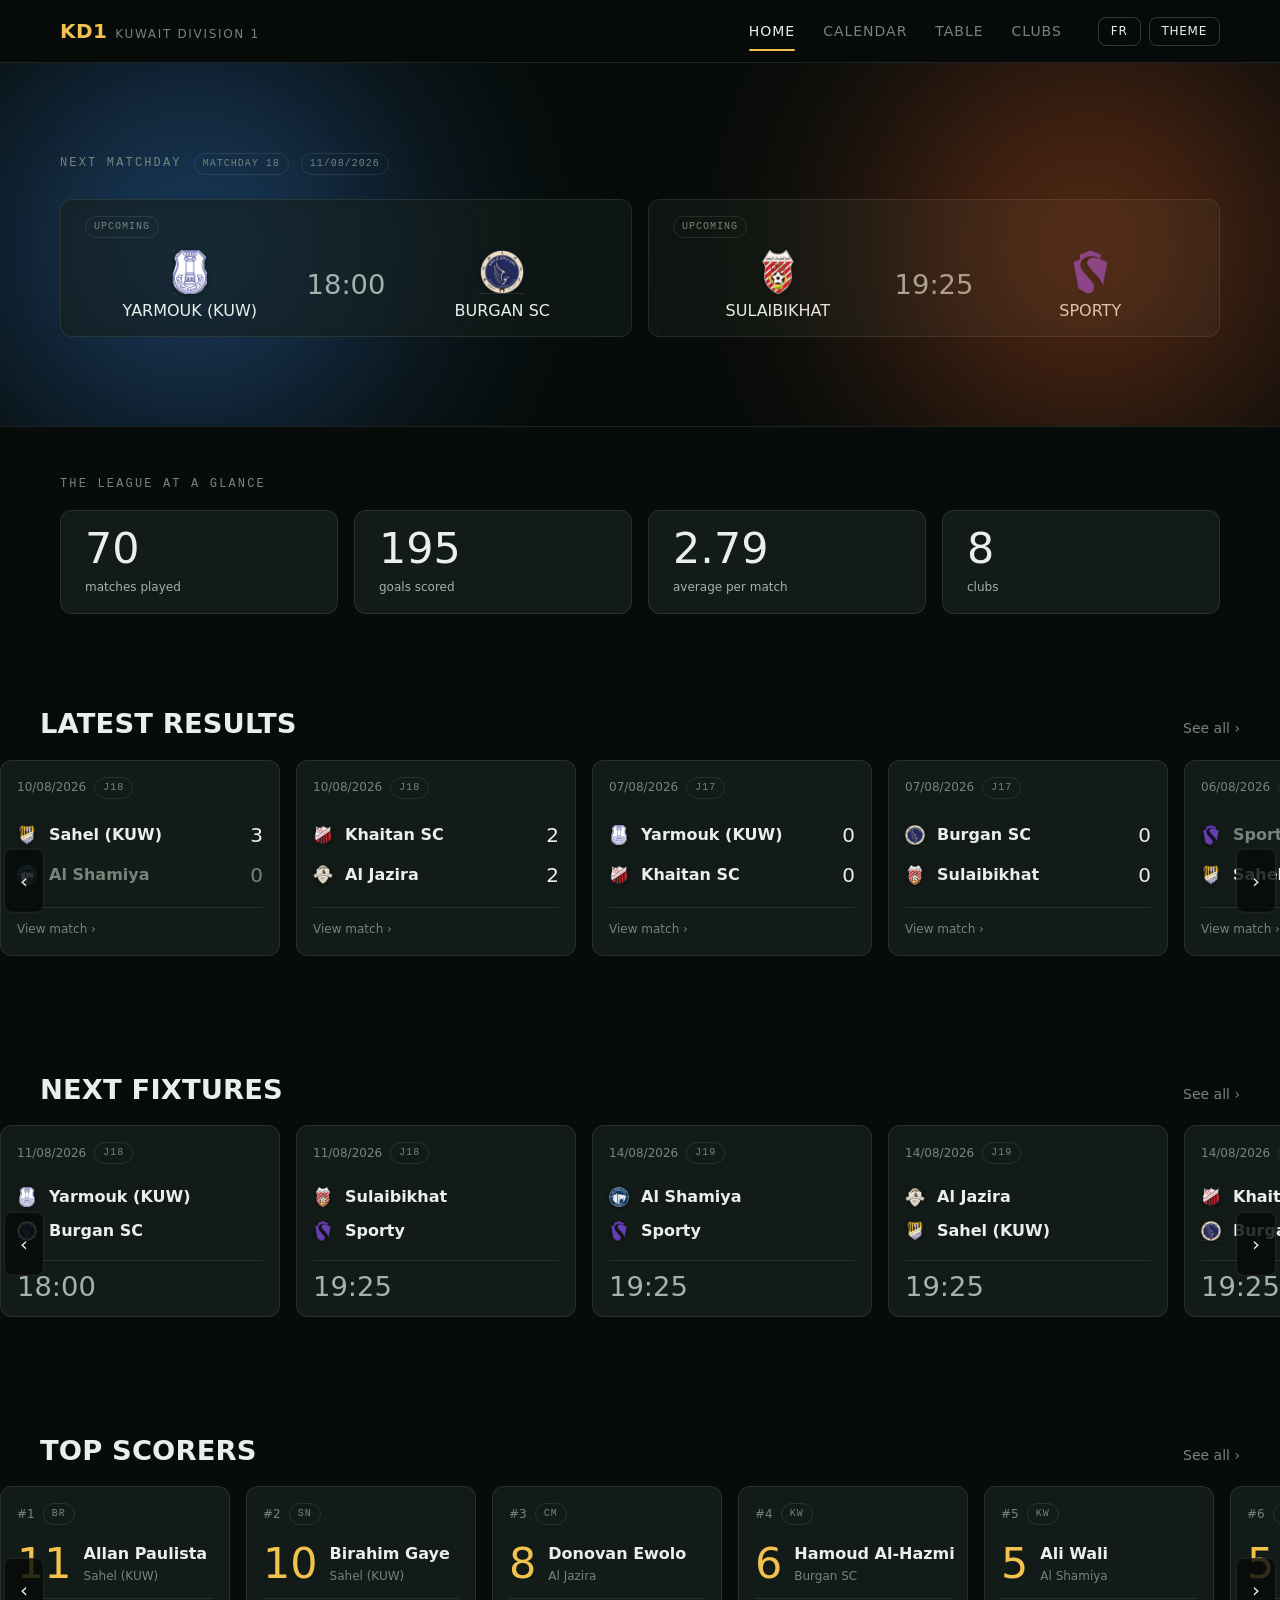
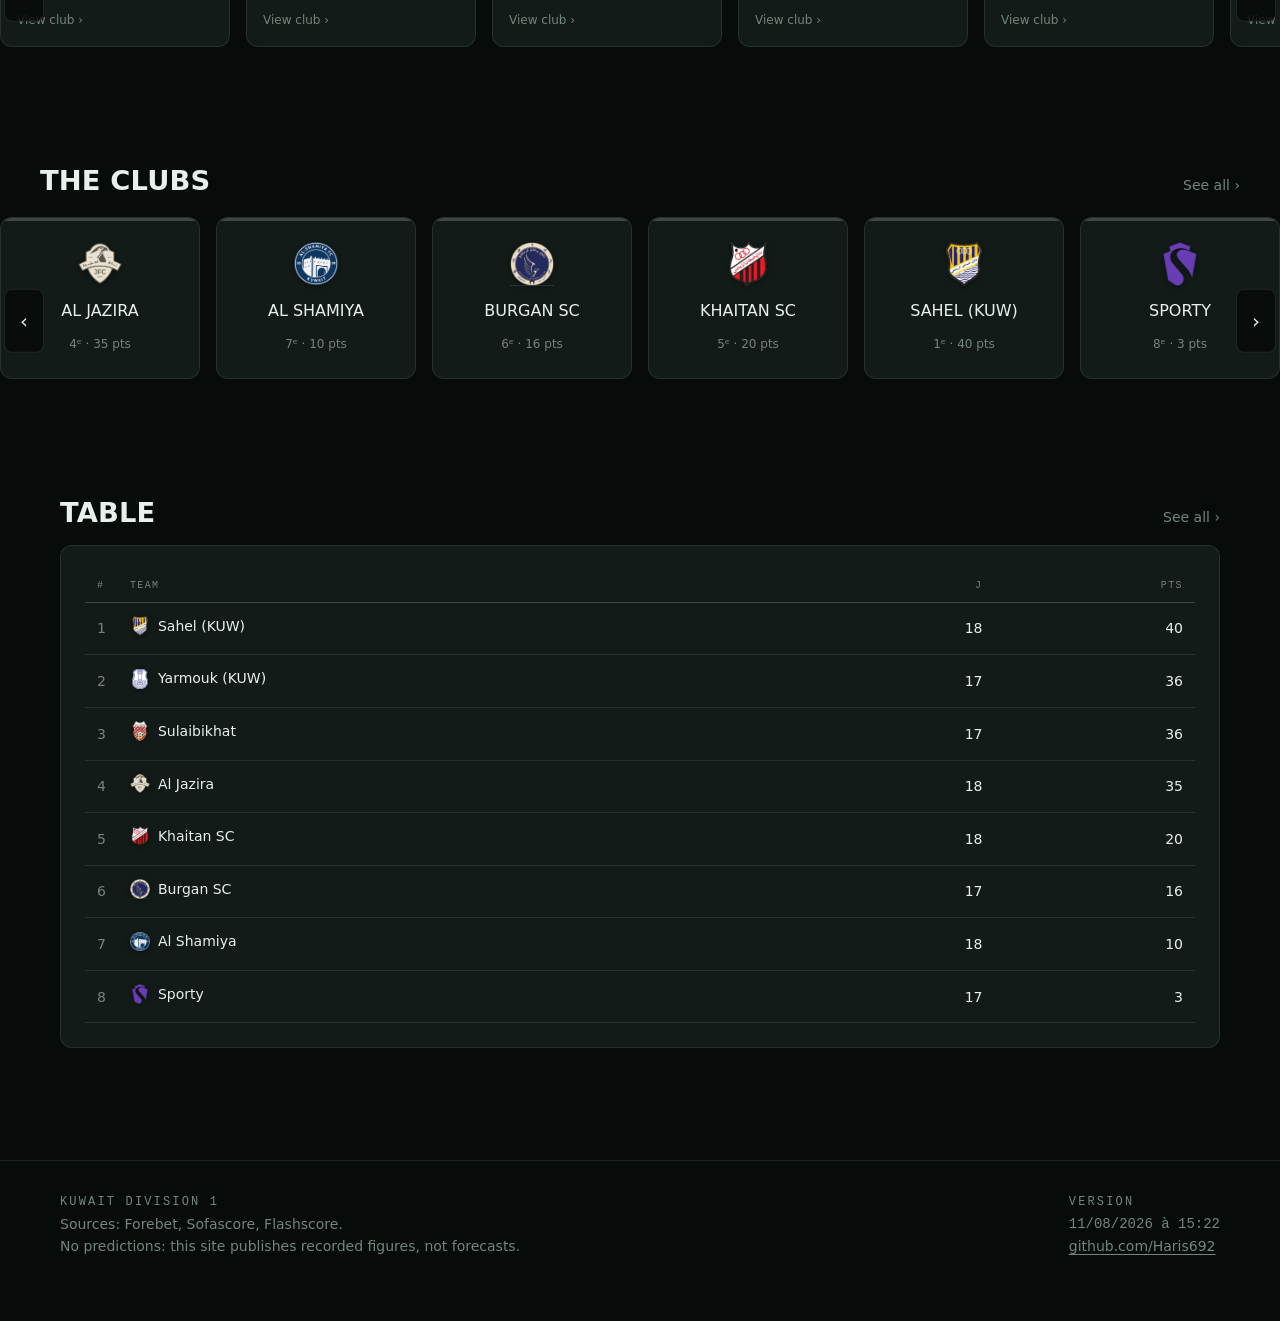
==== index.html @ b9edd782 "feat(joueurs): une fiche par joueur, avec ce qui existe vraiment ⚠️ Corrige une conclusion trop larg" ====
<!doctype html>
<html lang="fr" data-theme="dark">
<head>
<meta charset="utf-8">
<meta name="viewport" content="width=device-width, initial-scale=1">
<title>Division 1 koweïtienne — résultats, statistiques et classement</title>
<meta name="description" content="Résultats, chronologies, statistiques et classement de la Division 1 koweïtienne, saison 25/26.">
<meta name="color-scheme" content="dark light">
<meta property="og:title" content="Division 1 koweïtienne — résultats, statistiques et classement">
<meta property="og:description" content="Résultats, chronologies, statistiques et classement de la Division 1 koweïtienne, saison 25/26.">
<meta property="og:type" content="website">
<link rel="icon" href="data:image/svg+xml,<svg xmlns='http://www.w3.org/2000/svg' viewBox='0 0 32 32'><text y='26' font-size='26'>&#9917;</text></svg>">
<link rel="stylesheet" href="assets/25f9152b64/css/tokens.css">
<link rel="stylesheet" href="assets/25f9152b64/css/base.css">
<link rel="stylesheet" href="assets/25f9152b64/css/components.css">
<link rel="stylesheet" href="assets/25f9152b64/css/pages.css">
<!-- Le thème est posé AVANT le premier rendu : lu depuis le script principal,
     la page clignoterait en sombre puis basculerait en clair. -->
<script>
  try {
    var m = localStorage.getItem("kd1-theme");
    if (m) document.documentElement.dataset.theme = m;
  } catch (e) {}

  /* Filet de sécurité, en script CLASSIQUE et non en module — c'est justement
     un module qui peut échouer, et un module qui ne se lie pas n'exécute rien :
     ni rendu, ni gestionnaire d'erreur, écran noir. Ce script-ci est dans le
     HTML, toujours revalidé, donc toujours à jour.

     Il ne répare rien : il dit ce qui s'est passé et propose le seul geste qui
     règle le cas — un rechargement qui contourne le cache. */
  (function () {
    var cassé = false;
    addEventListener("error", function (e) {
      if (e.target && e.target.tagName === "SCRIPT") cassé = true;
      else if (e.message) cassé = true;
    }, true);
    addEventListener("unhandledrejection", function () { cassé = true; });

    addEventListener("load", function () {
      setTimeout(function () {
        var hôte = document.getElementById("main");
        if (!hôte || (!cassé && hôte.childElementCount)) return;
        if (hôte.childElementCount) return;
        var en = (document.documentElement.lang || "fr").indexOf("en") === 0;
        hôte.innerHTML = "";
        var box = document.createElement("div");
        box.style.cssText = "max-width:46rem;margin:12vh auto;padding:0 24px;" +
          "font:15px/1.6 system-ui,sans-serif;color:#e9efea";
        var h = document.createElement("h1");
        h.style.cssText = "font-size:1.5rem;margin:0 0 12px";
        h.textContent = en ? "This page could not load"
                           : "Cette page n’a pas pu se charger";
        var p = document.createElement("p");
        p.style.cssText = "color:#a3b3aa;margin:0 0 20px";
        p.textContent = en
          ? "A stale file is cached in your browser. Reloading fixes it."
          : "Un fichier périmé est resté en cache dans le navigateur. "
            + "Recharger suffit à le corriger.";
        var b = document.createElement("button");
        b.style.cssText = "font:inherit;text-transform:uppercase;letter-spacing:" +
          ".06em;padding:10px 18px;border-radius:8px;border:0;cursor:pointer;" +
          "background:#f2c14e;color:#1a1405";
        b.textContent = en ? "Reload" : "Recharger";
        b.onclick = function () {
          location.replace(location.pathname + location.search
            + (location.search ? "&" : "?") + "_r=" + Date.now());
        };
        box.appendChild(h); box.appendChild(p); box.appendChild(b);
        hôte.appendChild(box);
      }, 1200);
    });
  })();
</script>
<script type="module" src="assets/25f9152b64/js/pages/home.js"></script>
</head>
<body>
<main id="main"></main>
</body>
</html>
---- assets/25f9152b64/css/tokens.css ----
/* ============================================================================
   JETONS — la seule source de vérité pour la couleur, la lettre et l'espace.
   Aucune valeur brute ailleurs. Si une couleur n'est pas ici, elle n'existe pas.

   DIRECTION : LE STADE À 19 H 25
   Cette division ne joue qu'en soirée, sous les projecteurs. Le site est donc
   sombre par défaut, et d'un noir qui tire sur le vert — celui d'une pelouse
   éclairée de nuit — jamais d'un gris neutre. Un seul accent chaud, la couleur
   du projecteur, tenu en réserve pour ce qui compte : un score, un direct.
   ========================================================================= */

:root {
  color-scheme: dark;

  /* --- surfaces : du plus profond au plus proche ------------------------ */
  --ink-900: #070c0a;   /* le fond de page, la nuit derrière le stade */
  --ink-800: #0c1310;   /* les sections */
  --ink-700: #121b17;   /* les cartes */
  --ink-600: #18231e;   /* ce qui se pose SUR une carte */
  --ink-500: #1f2d27;   /* survol */

  --line: rgba(233, 239, 234, 0.10);
  --line-strong: rgba(233, 239, 234, 0.20);

  /* --- encre : un blanc de projecteur, légèrement verdi --------------- */
  --text: #e9efea;
  --text-2: #a3b3aa;
  --text-3: #74857b;

  /* --- entités : paire validée dataviz, séparation CVD ΔE 26.8 ---------
     Le domicile est TOUJOURS bleu, l'extérieur TOUJOURS orange. La couleur
     suit l'équipe, jamais son rang ni son résultat. Ne pas y toucher. */
  --home: #3987e5;
  --away: #d95926;
  --neutral-bar: #74857b;

  /* --- signal ----------------------------------------------------------- */
  --flood: #f2c14e;     /* le projecteur : score, direct, sélection */
  --flood-ink: #1a1405; /* ce qu'on écrit SUR le projecteur */
  --good: #3fbf6a;
  --warn: #f2a33f;
  --bad: #ff6b5e;
  --live: #ff4438;

  /* --- lettre -----------------------------------------------------------
     Bahnschrift est le DIN livré avec Windows : la lettre des panneaux de
     signalisation et des tableaux de stade, disponible sans rien télécharger.
     Le site doit rester servable depuis un dossier, sans CDN. */
  --display: "Bahnschrift", "DIN Alternate", "Oswald", "Roboto Condensed",
             "Segoe UI Variable Display", system-ui, sans-serif;
  --body: system-ui, -apple-system, "Segoe UI", Roboto, sans-serif;
  --mono: "Cascadia Mono", ui-monospace, Consolas, "SF Mono", monospace;

  /* Échelle fluide : le même rapport du téléphone au grand écran. */
  --t--1: 0.75rem;
  --t-0: 0.875rem;
  --t-1: 1rem;
  --t-2: clamp(1.05rem, 0.98rem + 0.35vw, 1.25rem);
  --t-3: clamp(1.3rem, 1.15rem + 0.7vw, 1.75rem);
  --t-4: clamp(1.75rem, 1.4rem + 1.6vw, 2.75rem);
  --t-5: clamp(2.4rem, 1.7rem + 3.2vw, 4.5rem);
  --t-6: clamp(3rem, 1.8rem + 5.6vw, 7rem);

  /* --- espace : une seule progression, pas d'exception ------------------ */
  --s-1: 4px;   --s-2: 8px;   --s-3: 12px;  --s-4: 16px;
  --s-5: 24px;  --s-6: 32px;  --s-7: 48px;  --s-8: 64px;  --s-9: 96px;

  --r-1: 4px; --r-2: 8px; --r-3: 12px; --r-4: 20px; --r-full: 999px;

  --page: 1240px;       /* la largeur de lecture */
  --gutter: clamp(16px, 4vw, 40px);

  /* --- mouvement --------------------------------------------------------
     Une seule courbe pour tout le site : sortie franche, arrivée posée. */
  --ease: cubic-bezier(0.2, 0.7, 0.2, 1);
  --fast: 120ms;
  --mid: 220ms;
  --slow: 380ms;

  --lift: 0 1px 2px rgba(0,0,0,.4), 0 8px 24px -12px rgba(0,0,0,.7);
  --lift-2: 0 2px 4px rgba(0,0,0,.5), 0 20px 48px -20px rgba(0,0,0,.85);

  --z-nav: 100;
  --z-board: 90;
  --z-pop: 200;
}

/* Le clair n'est pas une inversion mécanique : les surfaces se réordonnent
   (la carte devient plus claire que le fond) et l'ambre s'assombrit pour tenir
   le contraste sur blanc. */
:root[data-theme="light"] {
  color-scheme: light;
  --ink-900: #eef1ef;
  --ink-800: #f5f7f5;
  --ink-700: #ffffff;
  --ink-600: #f7f9f7;
  --ink-500: #eef2ef;
  --line: rgba(11, 15, 13, 0.12);
  --line-strong: rgba(11, 15, 13, 0.24);
  --text: #0b0f0d;
  --text-2: #4c5a52;
  --text-3: #7b8a81;
  --home: #2a78d6;
  --away: #eb6834;
  --flood: #8a5a00;
  --flood-ink: #ffffff;
  --good: #0a8f36;
  --warn: #9a6200;
  --bad: #cc3a2e;
  --live: #d32b1e;
  --lift: 0 1px 2px rgba(11,15,13,.06), 0 8px 24px -16px rgba(11,15,13,.25);
  --lift-2: 0 2px 6px rgba(11,15,13,.08), 0 24px 48px -24px rgba(11,15,13,.3);
}
---- assets/25f9152b64/css/base.css ----
/* ============================================================================
   BASE — remise à zéro, lettre, accessibilité de plancher.
   Rien de spécifique à un composant ici.
   ========================================================================= */

*, *::before, *::after { box-sizing: border-box; }

html { -webkit-text-size-adjust: 100%; scroll-behavior: smooth; }

body {
  margin: 0;
  background: var(--ink-900);
  color: var(--text);
  font: var(--t-1)/1.6 var(--body);
  /* Un chiffre qui change ne doit jamais déplacer ses voisins : tout le site
     est en chiffres tabulaires, pas seulement les tableaux. */
  font-variant-numeric: tabular-nums;
  -webkit-font-smoothing: antialiased;
  text-rendering: optimizeLegibility;
  overflow-x: hidden;
}

h1, h2, h3, h4 {
  margin: 0;
  font-family: var(--display);
  font-weight: 600;
  line-height: 1.05;
  letter-spacing: 0.005em;
  text-transform: uppercase;
}
h1 { font-size: var(--t-5); }
h2 { font-size: var(--t-3); }
h3 { font-size: var(--t-2); }

p { margin: 0; }

a { color: inherit; text-decoration: none; }
a:hover { color: var(--flood); }

img { max-width: 100%; display: block; }

button, input, select, textarea { font: inherit; color: inherit; }
button { background: none; border: 0; padding: 0; cursor: pointer; }

/* Le focus doit être visible partout, et de la même façon partout : c'est le
   seul repère de quelqu'un qui navigue au clavier. Une seule règle globale
   vaut mieux que trente règles par composant qui finissent par diverger. */
:focus-visible {
  outline: 2px solid var(--flood);
  outline-offset: 2px;
  border-radius: var(--r-1);
}
:focus:not(:focus-visible) { outline: none; }

/* Le lien d'évitement : premier élément tabulable de chaque page. */
.skip {
  position: absolute; left: var(--s-4); top: -100px;
  background: var(--flood); color: var(--flood-ink);
  padding: var(--s-3) var(--s-4); border-radius: var(--r-2);
  font-family: var(--display); text-transform: uppercase;
  z-index: var(--z-pop); transition: top var(--fast) var(--ease);
}
.skip:focus { top: var(--s-4); color: var(--flood-ink); }

/* Réservé aux lecteurs d'écran : jamais utilisé pour cacher du décor. */
.sr {
  position: absolute; width: 1px; height: 1px; padding: 0; margin: -1px;
  overflow: hidden; clip: rect(0 0 0 0); white-space: nowrap; border: 0;
}

::selection { background: var(--flood); color: var(--flood-ink); }

/* Les barres de défilement des rails : discrètes, mais présentes — une zone
   qui défile doit le dire. */
.scroller { scrollbar-width: thin; scrollbar-color: var(--line-strong) transparent; }
.scroller::-webkit-scrollbar { height: 6px; }
.scroller::-webkit-scrollbar-track { background: transparent; }
.scroller::-webkit-scrollbar-thumb {
  background: var(--line-strong); border-radius: var(--r-full);
}

/* --- mise en page ---------------------------------------------------- */
.page { width: min(var(--page), 100%); margin-inline: auto; padding-inline: var(--gutter); }
.section { padding-block: var(--s-7); }
.stack > * + * { margin-top: var(--s-4); }

/* --- utilitaires de texte --------------------------------------------- */
.eyebrow {
  font-family: var(--mono); font-size: var(--t--1);
  letter-spacing: 0.18em; text-transform: uppercase; color: var(--text-3);
}
.lede { color: var(--text-2); font-size: var(--t-1); max-width: 62ch; }
.muted { color: var(--text-3); }
.num { font-family: var(--display); font-variant-numeric: tabular-nums; }
.mono { font-family: var(--mono); }
.truncate { overflow: hidden; text-overflow: ellipsis; white-space: nowrap; }

/* --- mouvement --------------------------------------------------------
   Une seule entrée de page, jamais d'animation sur les données elles-mêmes :
   un chiffre qui apparaît en fondu se lit moins vite. */
@keyframes rise { from { opacity: 0; transform: translateY(10px); } }
main { animation: rise var(--slow) var(--ease) both; }

@keyframes pulse { 50% { opacity: 0.3; } }

@media (prefers-reduced-motion: reduce) {
  html { scroll-behavior: auto; }
  *, *::before, *::after {
    animation-duration: 0.01ms !important;
    animation-iteration-count: 1 !important;
    transition-duration: 0.01ms !important;
    scroll-behavior: auto !important;
  }
}
---- assets/25f9152b64/css/components.css ----
/* ============================================================================
   COMPOSANTS — tout ce qui se répète d'une page à l'autre.
   Un composant = une classe racine. Pas de style contextuel « ce bouton mais
   dans cette page » : c'est ce qui fait diverger deux pages avec le temps.
   ========================================================================= */

/* ---------------------------------------------------------------- barre haute
   Elle ne bouge jamais, sur les six pages, et elle dit toujours où on est.
   C'est le seul repère stable quand on navigue de match en club en classement. */
.nav {
  position: sticky; top: 0; z-index: var(--z-nav);
  background: color-mix(in srgb, var(--ink-900) 88%, transparent);
  backdrop-filter: blur(14px) saturate(140%);
  border-bottom: 1px solid var(--line);
}
.nav__in {
  width: min(var(--page), 100%); margin-inline: auto;
  padding: var(--s-3) var(--gutter);
  display: flex; align-items: center; gap: var(--s-5);
}
.brand {
  display: flex; align-items: baseline; gap: var(--s-2);
  font-family: var(--display); text-transform: uppercase;
  letter-spacing: 0.02em; font-size: var(--t-2); white-space: nowrap;
}
.brand b { color: var(--flood); font-weight: 600; }
.brand span { font-size: var(--t--1); color: var(--text-3); letter-spacing: 0.14em; }

.nav__links { display: flex; gap: var(--s-1); margin-inline-start: auto; }
.nav__link {
  font-family: var(--display); font-size: var(--t-0);
  text-transform: uppercase; letter-spacing: 0.07em;
  color: var(--text-3); padding: var(--s-2) var(--s-3);
  border-radius: var(--r-2); position: relative;
  transition: color var(--fast) var(--ease), background var(--fast) var(--ease);
}
.nav__link:hover { color: var(--text); background: var(--ink-700); }
.nav__link[aria-current="page"] { color: var(--text); }
.nav__link[aria-current="page"]::after {
  content: ""; position: absolute; left: var(--s-3); right: var(--s-3);
  bottom: -1px; height: 2px; background: var(--flood); border-radius: 2px;
}
.nav__tools { display: flex; gap: var(--s-2); align-items: center; }

/* Sous 900 px les liens passent sous la marque et défilent latéralement :
   un menu à tiroir cacherait la navigation d'un site qui n'a que six pages. */
@media (max-width: 900px) {
  .nav__in { flex-wrap: wrap; gap: var(--s-3); }
  .nav__links {
    order: 3; width: 100%; margin-inline-start: 0;
    overflow-x: auto; padding-bottom: var(--s-1);
  }
  .nav__tools { margin-inline-start: auto; }
}

/* --------------------------------------------------------------- commandes */
.btn {
  display: inline-flex; align-items: center; gap: var(--s-2);
  font-family: var(--display); font-size: var(--t-0);
  text-transform: uppercase; letter-spacing: 0.06em;
  padding: var(--s-2) var(--s-4); border-radius: var(--r-2);
  border: 1px solid var(--line-strong); color: var(--text);
  background: var(--ink-700);
  transition: background var(--fast) var(--ease), border-color var(--fast) var(--ease),
              transform var(--fast) var(--ease);
}
.btn:hover { background: var(--ink-500); border-color: var(--text-3); color: var(--text); }
.btn:active { transform: translateY(1px); }
.btn--primary {
  background: var(--flood); color: var(--flood-ink); border-color: var(--flood);
}
.btn--primary:hover { background: var(--flood); color: var(--flood-ink); filter: brightness(1.08); }
.btn--ghost { background: none; }
.btn--sm { padding: var(--s-1) var(--s-3); font-size: var(--t--1); }
.btn[aria-busy="true"] { opacity: 0.6; cursor: progress; }

select.btn { padding-inline-end: var(--s-3); }

/* ------------------------------------------------------------------- carte */
.card {
  background: var(--ink-700); border: 1px solid var(--line);
  border-radius: var(--r-3); padding: var(--s-5);
}
.card__head {
  display: flex; align-items: baseline; gap: var(--s-3);
  flex-wrap: wrap; margin-bottom: var(--s-4);
}
.card__head h2, .card__head h3 { font-size: var(--t-2); }

/* La note de méthode : chaque bloc dit ce qu'il sait, d'où ça vient et ce qui
   manque — mais seulement quand on le demande. Déplié partout, ce serait plus
   de commentaire que de données. */
.note { margin-top: var(--s-3); }
.note > summary {
  display: inline-flex; align-items: center; gap: var(--s-2);
  font-size: var(--t--1); color: var(--text-3); cursor: pointer;
  list-style: none; width: max-content;
}
.note > summary::-webkit-details-marker { display: none; }
.note > summary::before {
  content: "?"; font-family: var(--mono); font-size: 10px; line-height: 1;
  width: 15px; height: 15px; border: 1px solid var(--line-strong);
  border-radius: var(--r-full); display: grid; place-items: center;
}
.note > summary:hover { color: var(--text-2); }
.note p { margin-top: var(--s-2); font-size: var(--t-0); color: var(--text-2); max-width: 66ch; }

/* ------------------------------------------------------------------ écusson */
.crest {
  width: 28px; height: 28px; object-fit: contain; flex: none;
  filter: drop-shadow(0 1px 2px rgba(0,0,0,.5));
}
.crest--lg { width: 44px; height: 44px; }
.crest--xl { width: clamp(56px, 9vw, 96px); height: clamp(56px, 9vw, 96px); }
.crest--sm { width: 20px; height: 20px; }
/* Un club sans écusson récupéré garde sa place : une pastille à ses initiales
   plutôt qu'un trou dans l'alignement. */
.crest--none {
  display: grid; place-items: center; border-radius: var(--r-full);
  background: var(--ink-600); color: var(--text-3);
  font-family: var(--display); font-size: var(--t--1);
}

.team-chip { display: inline-flex; align-items: center; gap: var(--s-2); min-width: 0; }
.team-chip__name { font-weight: 600; }

/* ------------------------------------------------------------------ pastille */
.badge {
  display: inline-flex; align-items: center; gap: var(--s-1);
  font-family: var(--mono); font-size: 10px; letter-spacing: 0.1em;
  text-transform: uppercase; color: var(--text-3);
  border: 1px solid var(--line); border-radius: var(--r-full);
  padding: 2px var(--s-2); white-space: nowrap;
}
.badge--flood { color: var(--flood); border-color: var(--flood); }
.badge--live { color: var(--live); border-color: var(--live); }
.badge--live::before {
  content: ""; width: 6px; height: 6px; border-radius: 50%;
  background: var(--live); animation: pulse 1.6s ease-in-out infinite;
}
.badge--solid { background: var(--ink-600); border-color: transparent; color: var(--text-2); }

/* Le marqueur « en cours » : il se pose au-dessus de l'heure, clignote en
   rouge, et ne ressemble à aucune autre pastille du site — c'est le seul
   élément qui change tout seul, il a le droit d'attirer l'œil.
   Le clignotement s'arrête si la personne a demandé moins d'animations : c'est
   le rouge qui porte l'information, le battement n'est qu'un renfort. */
.live-mark {
  display: inline-flex; align-items: center; gap: 5px;
  font-family: var(--mono); font-size: var(--t--1);
  letter-spacing: 0.16em; text-transform: uppercase;
  color: var(--live); animation: blink 1.3s ease-in-out infinite;
  cursor: help;
}
.live-mark__dot {
  width: 7px; height: 7px; border-radius: 50%; background: var(--live);
  box-shadow: 0 0 0 3px color-mix(in srgb, var(--live) 22%, transparent);
}
@keyframes blink { 50% { opacity: 0.28; } }

/* Le marqueur se pose au-dessus de l'heure et reste centré sur elle. Sans
   marqueur, l'empilement ne laisse aucune place vide : l'heure d'une rencontre
   à venir garde exactement la hauteur du score de sa voisine. */
.kick-stack {
  display: inline-flex; flex-direction: column; align-items: center;
  gap: 2px; line-height: 1;
}

.dot { width: 9px; height: 9px; border-radius: 50%; flex: none; display: inline-block; }
.dot--home { background: var(--home); }
.dot--away { background: var(--away); }

/* ------------------------------------------------------------- rail (Netflix)
   Une rangée qui défile latéralement, avec accroche. C'est le seul emprunt
   assumé aux plateformes vidéo, et il tient parce qu'on a de quoi la remplir :
   84 rencontres, 8 clubs, 50 buteurs. Un rail de trois cartes serait ridicule —
   les composants qui n'ont pas assez de contenu passent en grille. */
.rail { position: relative; }
.rail__head {
  display: flex; align-items: baseline; gap: var(--s-3);
  margin-bottom: var(--s-4); padding-inline: var(--gutter);
}
.rail__head h2 { font-size: var(--t-3); }
.rail__more { margin-inline-start: auto; font-size: var(--t-0); color: var(--text-3); }
.rail__more:hover { color: var(--flood); }
.rail__track {
  display: flex; gap: var(--s-4); overflow-x: auto; overscroll-behavior-x: contain;
  scroll-snap-type: x proximity; padding: var(--s-1) var(--gutter) var(--s-5);
}
.rail__track > * { scroll-snap-align: start; flex: none; }
/* Les flèches ne remplacent pas le défilement, elles le rendent visible à la
   souris. Cachées au clavier et au tactile, qui ont déjà mieux. */
.rail__arrow {
  position: absolute; top: 50%; translate: 0 -30%;
  width: 40px; height: 64px; display: none; place-items: center;
  background: color-mix(in srgb, var(--ink-900) 82%, transparent);
  border: 1px solid var(--line); border-radius: var(--r-2);
  color: var(--text); font-size: var(--t-2); z-index: 2;
  transition: background var(--fast) var(--ease);
}
.rail__arrow:hover { background: var(--ink-600); }
.rail__arrow[hidden] { display: none; }
.rail__arrow--prev { left: 4px; }
.rail__arrow--next { right: 4px; }
@media (hover: hover) and (min-width: 900px) { .rail__arrow { display: grid; } }

/* --------------------------------------------------------- carte rencontre */
.fixture {
  width: 280px; background: var(--ink-700); border: 1px solid var(--line);
  border-radius: var(--r-3); padding: var(--s-4); display: block;
  transition: transform var(--mid) var(--ease), border-color var(--mid) var(--ease),
              box-shadow var(--mid) var(--ease), background var(--mid) var(--ease);
}
.fixture:hover, .fixture:focus-visible {
  transform: translateY(-3px); border-color: var(--line-strong);
  box-shadow: var(--lift-2); background: var(--ink-600); color: var(--text);
}
.fixture__top {
  display: flex; align-items: center; gap: var(--s-2);
  margin-bottom: var(--s-4); font-size: var(--t--1); color: var(--text-3);
}
.fixture__side {
  display: flex; align-items: center; gap: var(--s-3); padding-block: var(--s-1);
}
.fixture__side .name { flex: 1; min-width: 0; font-weight: 600; }
.fixture__side .score {
  font-family: var(--display); font-size: var(--t-2); min-width: 1.4ch; text-align: right;
}
/* Le perdant s'efface d'un cran : on lit le résultat sans lire les chiffres. */
.fixture__side--lost { color: var(--text-3); }
.fixture__side--lost .score { color: var(--text-3); }
.fixture__foot {
  margin-top: var(--s-3); padding-top: var(--s-3); border-top: 1px solid var(--line);
  font-size: var(--t--1); color: var(--text-3);
  display: flex; align-items: center; gap: var(--s-2);
}
.fixture__kick { font-family: var(--display); font-size: var(--t-3); color: var(--text-2); }

/* ------------------------------------------------------------- carte club */
.club {
  width: 200px; border-radius: var(--r-3); border: 1px solid var(--line);
  background: var(--ink-700); padding: var(--s-5) var(--s-4);
  display: grid; justify-items: center; gap: var(--s-3); text-align: center;
  transition: transform var(--mid) var(--ease), box-shadow var(--mid) var(--ease),
              border-color var(--mid) var(--ease);
  position: relative; overflow: hidden;
}
/* La couleur du club ne teinte que ce voile, jamais un graphique : deux clubs
   peuvent partager une teinte, et une couleur de club peut être blanche. */
.club::before {
  content: ""; position: absolute; inset: 0 0 auto; height: 3px;
  background: var(--club, var(--line-strong));
}
.club:hover, .club:focus-visible {
  transform: translateY(-4px); box-shadow: var(--lift-2);
  border-color: var(--line-strong); color: var(--text);
}
.club__name { font-family: var(--display); font-size: var(--t-1); text-transform: uppercase; }
.club__meta { font-size: var(--t--1); color: var(--text-3); }

/* ------------------------------------------------------------------ tableau */
.table { width: 100%; border-collapse: collapse; font-size: var(--t-0); }
.table th {
  text-align: left; font-family: var(--mono); font-size: 10px;
  letter-spacing: 0.14em; text-transform: uppercase; color: var(--text-3);
  font-weight: 400; padding: var(--s-2) var(--s-3); border-bottom: 1px solid var(--line-strong);
}
.table td { padding: var(--s-3); border-bottom: 1px solid var(--line); }
.table tbody tr { transition: background var(--fast) var(--ease); }
.table tbody tr:hover { background: var(--ink-600); }
.table .n { text-align: right; font-variant-numeric: tabular-nums; }
.table .rank { color: var(--text-3); width: 2.5ch; text-align: right; font-family: var(--display); }
.table__wrap { overflow-x: auto; }

/* Les places qui comptent, marquées à gauche plutôt que par une couleur de
   fond : le classement reste lisible en noir et blanc. */
.table tr[data-zone="up"] td:first-child { box-shadow: inset 3px 0 0 var(--good); }
.table tr[data-zone="down"] td:first-child { box-shadow: inset 3px 0 0 var(--bad); }
.table tr[data-highlight] td { background: color-mix(in srgb, var(--flood) 10%, transparent); }

/* ------------------------------------------------------------- barre comparée */
.h2h { display: grid; grid-template-columns: 4.5ch 1fr minmax(9ch, auto) 1fr 4.5ch; gap: var(--s-2) var(--s-3); align-items: center; }
.h2h__label { text-align: center; font-size: var(--t--1); color: var(--text-2); }
.h2h__bar { height: 8px; border-radius: var(--r-full); background: var(--ink-600); overflow: hidden; display: flex; }
.h2h__bar--home { justify-content: flex-end; }
.h2h__fill { height: 100%; border-radius: var(--r-full); }
.h2h__fill--home { background: var(--home); }
.h2h__fill--away { background: var(--away); }
.h2h__v { font-family: var(--display); font-size: var(--t-0); }
.h2h__v--l { text-align: right; }
.h2h__group {
  grid-column: 1 / -1; margin-top: var(--s-4); font-family: var(--mono);
  font-size: 10px; letter-spacing: 0.14em; text-transform: uppercase; color: var(--text-3);
}

/* -------------------------------------------------------------- états vides */
.empty {
  display: grid; gap: var(--s-3); justify-items: start;
  padding: var(--s-6); border: 1px dashed var(--line-strong);
  border-radius: var(--r-3); color: var(--text-2);
}
.empty h3 { font-size: var(--t-2); color: var(--text); }

/* Le squelette : ce qui s'affiche pendant que les données arrivent. Il a la
   FORME du contenu attendu, pas une roue qui tourne — la page ne doit pas
   sauter quand les vraies valeurs se posent. */
.skel {
  background: linear-gradient(90deg, var(--ink-700), var(--ink-600), var(--ink-700));
  background-size: 200% 100%; border-radius: var(--r-2);
  animation: shimmer 1.4s linear infinite;
}
@keyframes shimmer { to { background-position: -200% 0; } }

/* -------------------------------------------------------------------- pied */
.foot {
  border-top: 1px solid var(--line); margin-top: var(--s-8);
  padding-block: var(--s-6) var(--s-8); color: var(--text-3); font-size: var(--t-0);
}
.foot__grid { display: flex; flex-wrap: wrap; gap: var(--s-5); justify-content: space-between; }
.foot a { text-decoration: underline; text-underline-offset: 3px; }
---- assets/25f9152b64/css/pages.css ----
/* ============================================================================
   PAGES — ce qui n'existe qu'à un endroit. Tout ce qui se répète est dans
   components.css ; si un bloc d'ici commence à servir deux fois, il déménage.
   ========================================================================= */

/* ------------------------------------------------------------------ la une
   L'ouverture du site. Ce que voit un club koweïtien à la première seconde :
   une rencontre, en grand, avec son score. Pas un tableau de bord. */
.hero {
  position: relative; overflow: hidden;
  border-bottom: 1px solid var(--line);
  padding-block: clamp(var(--s-6), 7vw, var(--s-9));
}
/* Deux halos aux couleurs des deux camps, très dilués : l'ambiance d'un stade
   éclairé, sans jamais teinter un chiffre. */
.hero::before, .hero::after {
  content: ""; position: absolute; inset-block: -40%; width: 60%;
  filter: blur(90px); opacity: 0.5; pointer-events: none;
}
.hero::before { left: -15%; background: radial-gradient(circle, var(--home), transparent 62%); }
.hero::after { right: -15%; background: radial-gradient(circle, var(--away), transparent 62%); }
/* Sur fond clair, la même opacité vire au pastel et affaiblit le texte :
   les halos se retirent nettement. */
:root[data-theme="light"] .hero::before,
:root[data-theme="light"] .hero::after { opacity: 0.22; }
:root[data-theme="light"] .club-hero::before { opacity: 0.2; }
.hero__in { position: relative; }
.hero__meta { display: flex; flex-wrap: wrap; gap: var(--s-3); align-items: center; margin-bottom: var(--s-5); }
.hero__grid {
  display: grid; grid-template-columns: 1fr auto 1fr;
  align-items: center; gap: clamp(var(--s-3), 3vw, var(--s-7));
}
.hero__team { display: grid; justify-items: center; gap: var(--s-3); text-align: center; min-width: 0; }
.hero__name {
  font-family: var(--display); font-size: var(--t-4); text-transform: uppercase;
  line-height: 1; overflow-wrap: anywhere;
}
.hero__rank { font-size: var(--t--1); color: var(--text-2); }
.hero__score {
  font-family: var(--display); font-size: var(--t-6); line-height: 0.9;
  color: var(--flood); white-space: nowrap; letter-spacing: 0.01em;
}
.hero__score .sep { color: var(--text-3); margin-inline: 0.12em; }
.hero__kick { font-family: var(--display); font-size: var(--t-4); color: var(--text-2); }
.hero__cta { margin-top: var(--s-6); display: flex; flex-wrap: wrap; gap: var(--s-3); }
.hero__line {
  margin-top: var(--s-5); display: flex; flex-wrap: wrap; gap: var(--s-2) var(--s-4);
  font-size: var(--t-0); color: var(--text-2);
}
.hero__line b { color: var(--text); font-weight: 600; }
@media (max-width: 700px) {
  .hero__name { font-size: var(--t-2); }
  .hero__grid { gap: var(--s-2); }
}

/* Plusieurs rencontres à la une — le cas normal : une journée de cette division
   se joue en deux à quatre matchs le même soir. Chacune garde un panneau
   entier, cliquable d'un bout à l'autre. Aucune n'est reléguée derrière une
   autre : elles ont toutes eu lieu ce soir-là. */
.hero__matches {
  display: grid; gap: var(--s-4);
  grid-template-columns: repeat(auto-fit, minmax(320px, 1fr));
}
.hmatch {
  display: block; padding: var(--s-4) var(--s-5);
  background: color-mix(in srgb, var(--ink-700) 72%, transparent);
  backdrop-filter: blur(6px);
  border: 1px solid var(--line); border-radius: var(--r-3);
  transition: transform var(--mid) var(--ease), border-color var(--mid) var(--ease),
              box-shadow var(--mid) var(--ease);
}
a.hmatch:hover, a.hmatch:focus-visible {
  transform: translateY(-3px); border-color: var(--line-strong);
  box-shadow: var(--lift-2); color: var(--text);
}
.hmatch__top {
  display: flex; align-items: center; gap: var(--s-2);
  font-size: var(--t--1); color: var(--text-3); margin-bottom: var(--s-3);
}
.hmatch__grid {
  display: grid; grid-template-columns: 1fr auto 1fr;
  align-items: center; gap: var(--s-3);
}
.hmatch__side { display: grid; justify-items: center; gap: var(--s-2); min-width: 0; text-align: center; }
.hmatch__name {
  font-family: var(--display); font-size: var(--t-1); text-transform: uppercase;
  line-height: 1.1; overflow-wrap: anywhere;
}
.hmatch__score { font-family: var(--display); font-size: var(--t-4); color: var(--flood); white-space: nowrap; }
.hmatch__score .sep { color: var(--text-3); margin-inline: 0.1em; }
.hmatch__kick { font-family: var(--display); font-size: var(--t-3); color: var(--text-2); }
.hmatch__line {
  margin-top: var(--s-3); padding-top: var(--s-3); border-top: 1px solid var(--line);
  display: flex; flex-wrap: wrap; gap: var(--s-1) var(--s-3);
  font-size: var(--t--1); color: var(--text-2);
}
.hmatch__line b { color: var(--text); font-weight: 600; }

/* ------------------------------------------------------------------ chiffres */
.stats-strip {
  display: grid; grid-template-columns: repeat(auto-fit, minmax(150px, 1fr));
  gap: var(--s-4);
}
.stat {
  background: var(--ink-700); border: 1px solid var(--line);
  border-radius: var(--r-3); padding: var(--s-4) var(--s-5);
}
.stat__v { font-size: var(--t-4); line-height: 1; }
.stat__l { font-size: var(--t--1); color: var(--text-2); margin-top: var(--s-2); }
.stat__n { font-size: var(--t--1); color: var(--text-3); }

.grid-cards {
  display: grid; gap: var(--s-4);
  grid-template-columns: repeat(auto-fill, minmax(200px, 1fr));
}
.grid-cards > * { width: auto; }

.scorer { display: flex; align-items: center; gap: var(--s-3); }
.scorer__g { font-size: var(--t-4); line-height: 1; color: var(--flood); }
.scorer__n { font-weight: 600; }

/* ----------------------------------------------------------- page rencontre */
.board {
  position: sticky; top: 57px; z-index: var(--z-board);
  background: var(--ink-900); border-bottom: 1px solid var(--line);
  box-shadow: 0 10px 20px -18px rgba(0,0,0,.9);
}
.board__in { padding-block: var(--s-3); }
.board__line { display: grid; grid-template-columns: 1fr auto 1fr; align-items: center; gap: var(--s-4); }
.board__team { display: flex; align-items: center; gap: var(--s-3); min-width: 0; }
.board__team--away { flex-direction: row-reverse; text-align: right; }
.board__name { font-family: var(--display); font-size: var(--t-2); text-transform: uppercase; }
.board__score { font-family: var(--display); font-size: var(--t-4); color: var(--flood); white-space: nowrap; }
.board__score .sep { color: var(--text-3); margin-inline: 0.1em; }
.board__meta { margin-top: var(--s-2); display: flex; flex-wrap: wrap; gap: var(--s-2) var(--s-4); font-size: var(--t--1); color: var(--text-3); }
@media (max-width: 640px) { .board { top: 106px; } .board__name { font-size: var(--t-0); } }

.tabs { display: flex; gap: var(--s-1); border-bottom: 1px solid var(--line); overflow-x: auto; }
.tab {
  font-family: var(--display); font-size: var(--t-0); text-transform: uppercase;
  letter-spacing: 0.06em; color: var(--text-3); white-space: nowrap;
  padding: var(--s-3) var(--s-4); border-bottom: 2px solid transparent;
  transition: color var(--fast) var(--ease);
}
.tab:hover { color: var(--text-2); }
.tab[aria-selected="true"] { color: var(--text); border-bottom-color: var(--flood); }

/* --- le fil du match : la signature du projet -------------------------
   Personne d'autre ne publie les buteurs de cette division. Depuis qu'ils sont
   nommés ET minutés, le match tient sur une ligne de temps. C'est le seul
   endroit du site où l'on dépense de l'emphase. */
.tl__track {
  position: relative; height: 104px; border-radius: var(--r-2);
  background: linear-gradient(180deg, transparent 0 8%,
    color-mix(in srgb, var(--ink-600) 80%, transparent) 8% 92%, transparent 92%);
}
.tl__track::after {
  content: ""; position: absolute; inset-inline: 0; top: 50%;
  border-top: 1px solid var(--line-strong);
}
.tl__q { position: absolute; top: 14%; bottom: 14%; width: 1px; background: var(--line); }
.tl__half { position: absolute; top: 4%; bottom: 4%; width: 1px; background: var(--line-strong); }
.tl__mk {
  position: absolute; translate: -50% 0; display: flex; flex-direction: column;
  align-items: center; gap: var(--s-1);
}
.tl__mk--home { top: 10px; }
.tl__mk--away { bottom: 10px; flex-direction: column-reverse; }
.tl__pip { width: 13px; height: 13px; border-radius: 50%; box-shadow: 0 0 0 3px var(--ink-700); }
.tl__mk--home .tl__pip { background: var(--home); }
.tl__mk--away .tl__pip { background: var(--away); }
.tl__mk--card .tl__pip { width: 8px; height: 11px; border-radius: 2px; background: var(--flood); opacity: .75; }
.tl__mk--red .tl__pip { background: var(--bad); opacity: 1; }
.tl__stamp { font-family: var(--mono); font-size: 11px; color: var(--text-2); white-space: nowrap; }
.tl__stamp .at { color: var(--flood); }
.tl__scale { display: flex; justify-content: space-between; font-family: var(--mono); font-size: 10px; color: var(--text-3); margin-top: var(--s-2); }
.tl__who { margin-top: var(--s-4); display: flex; flex-wrap: wrap; gap: var(--s-2) var(--s-5); font-size: var(--t-0); color: var(--text-2); }
.tl__who b { color: var(--text); }
.tl__who .dot { margin-inline-end: var(--s-2); }

/* --- homme du match --- */
.motm { display: grid; gap: var(--s-4); }
.motm__row { display: flex; gap: var(--s-3); align-items: baseline; }
.motm__head { display: flex; flex-wrap: wrap; align-items: baseline; gap: var(--s-2); }
.motm__why { font-size: var(--t-0); color: var(--text-2); max-width: 62ch; }

/* --- possession --- */
.poss { display: flex; height: 10px; border-radius: var(--r-full); overflow: hidden; }
.poss span:first-child { background: var(--home); }
.poss span:last-child { background: var(--away); }
.poss__row { display: flex; justify-content: space-between; font-size: var(--t-0); margin-bottom: var(--s-2); }

/* ----------------------------------------------------------------- page club */
.club-hero { position: relative; overflow: hidden; border-bottom: 1px solid var(--line); padding-block: var(--s-7); }
.club-hero::before {
  content: ""; position: absolute; inset-block: -60%; left: -10%; width: 55%;
  background: radial-gradient(circle, var(--club, var(--home)), transparent 62%);
  filter: blur(100px); opacity: .45; pointer-events: none;
}
.club-hero__in { position: relative; display: flex; flex-wrap: wrap; gap: var(--s-5); align-items: center; }
.club-hero__title h1 { font-size: var(--t-4); }

.squad { display: grid; gap: var(--s-5); grid-template-columns: repeat(auto-fit, minmax(240px, 1fr)); }
.squad__grp { font-family: var(--mono); font-size: 10px; letter-spacing: .14em; text-transform: uppercase; color: var(--text-3); margin-bottom: var(--s-2); }
.player { display: flex; align-items: center; gap: var(--s-3); padding: var(--s-2) 0; border-bottom: 1px solid var(--line); }
.player__no { font-family: var(--display); color: var(--text-3); width: 2.5ch; text-align: right; }
.player__n { flex: 1; min-width: 0; }
.player__g { font-family: var(--display); color: var(--flood); }

/* --------------------------------------------------------------- calendrier */
.day { margin-top: var(--s-6); }
.day__h {
  display: flex; align-items: baseline; gap: var(--s-3);
  font-family: var(--display); text-transform: uppercase; font-size: var(--t-1);
  padding-bottom: var(--s-2); border-bottom: 1px solid var(--line);
}
.row-fx {
  display: grid; grid-template-columns: 5.5ch 1fr auto; gap: var(--s-3);
  align-items: center; padding: var(--s-3) var(--s-2); border-bottom: 1px solid var(--line);
  transition: background var(--fast) var(--ease);
}
.row-fx:hover { background: var(--ink-700); color: var(--text); }
.row-fx__t { font-family: var(--mono); font-size: var(--t--1); color: var(--text-3); }
.row-fx__m { display: flex; align-items: center; gap: var(--s-3); flex-wrap: wrap; min-width: 0; }
.row-fx__s { font-family: var(--display); font-size: var(--t-1); }
.filters { display: flex; flex-wrap: wrap; gap: var(--s-2); margin-bottom: var(--s-5); }

/* ------------------------------------------------------------ page joueur
   ⚠️ Pas de radar à cinq axes ici, et ce n'est pas un oubli : aucune source ne
   publie de note, de minutes, de passes ni de tacles sur cette division. Un
   radar bâti sur les seuls buts serait une décoration qui ment. Ce que la page
   montre est vrai, et une partie — le profil de buteur — est calculée par nous
   depuis les chronologies. */
.photo {
  width: 44px; height: 44px; border-radius: var(--r-full); flex: none;
  object-fit: cover; background: var(--ink-600);
}
.photo--lg { width: 64px; height: 64px; }
.photo--xl { width: clamp(84px, 12vw, 128px); height: clamp(84px, 12vw, 128px); }
.photo--sm { width: 30px; height: 30px; }
.photo--none {
  display: grid; place-items: center; font-family: var(--display);
  color: var(--text-3); font-size: var(--t-0); letter-spacing: .02em;
}
.photo--xl.photo--none { font-size: var(--t-3); }

.player__ar { font-size: var(--t-2); color: var(--text-2); margin-top: var(--s-1); }

/* Un joueur d'un effectif est un lien : il mène à sa fiche. */
a.player { transition: background var(--fast) var(--ease); border-radius: var(--r-1); }
a.player:hover { background: var(--ink-600); color: var(--text); }

/* Quand il marque : six tranches de quinze minutes. Un histogramme, pas un
   radar — c'est une distribution, et une distribution se lit en barres. */
.mins { display: flex; align-items: flex-end; gap: var(--s-3); height: 160px; }
.mins__col { flex: 1; display: flex; flex-direction: column; justify-content: flex-end;
             height: 100%; text-align: center; }
.mins__bar {
  background: linear-gradient(180deg, var(--flood),
              color-mix(in srgb, var(--flood) 45%, transparent));
  border-radius: var(--r-1) var(--r-1) 0 0; min-height: 2px; position: relative;
}
.mins__n {
  position: absolute; inset-inline: 0; top: -18px;
  font-family: var(--display); font-size: var(--t-0); color: var(--text);
}
.mins__l { font-family: var(--mono); font-size: 10px; color: var(--text-3);
           margin-top: var(--s-2); }

.rivals { display: grid; gap: var(--s-1); }
.rivals__row {
  display: flex; align-items: center; gap: var(--s-3);
  padding: var(--s-2); border-radius: var(--r-2);
  transition: background var(--fast) var(--ease);
}
.rivals__row:hover { background: var(--ink-600); color: var(--text); }
.rivals__row b { margin-inline-start: auto; color: var(--flood); }
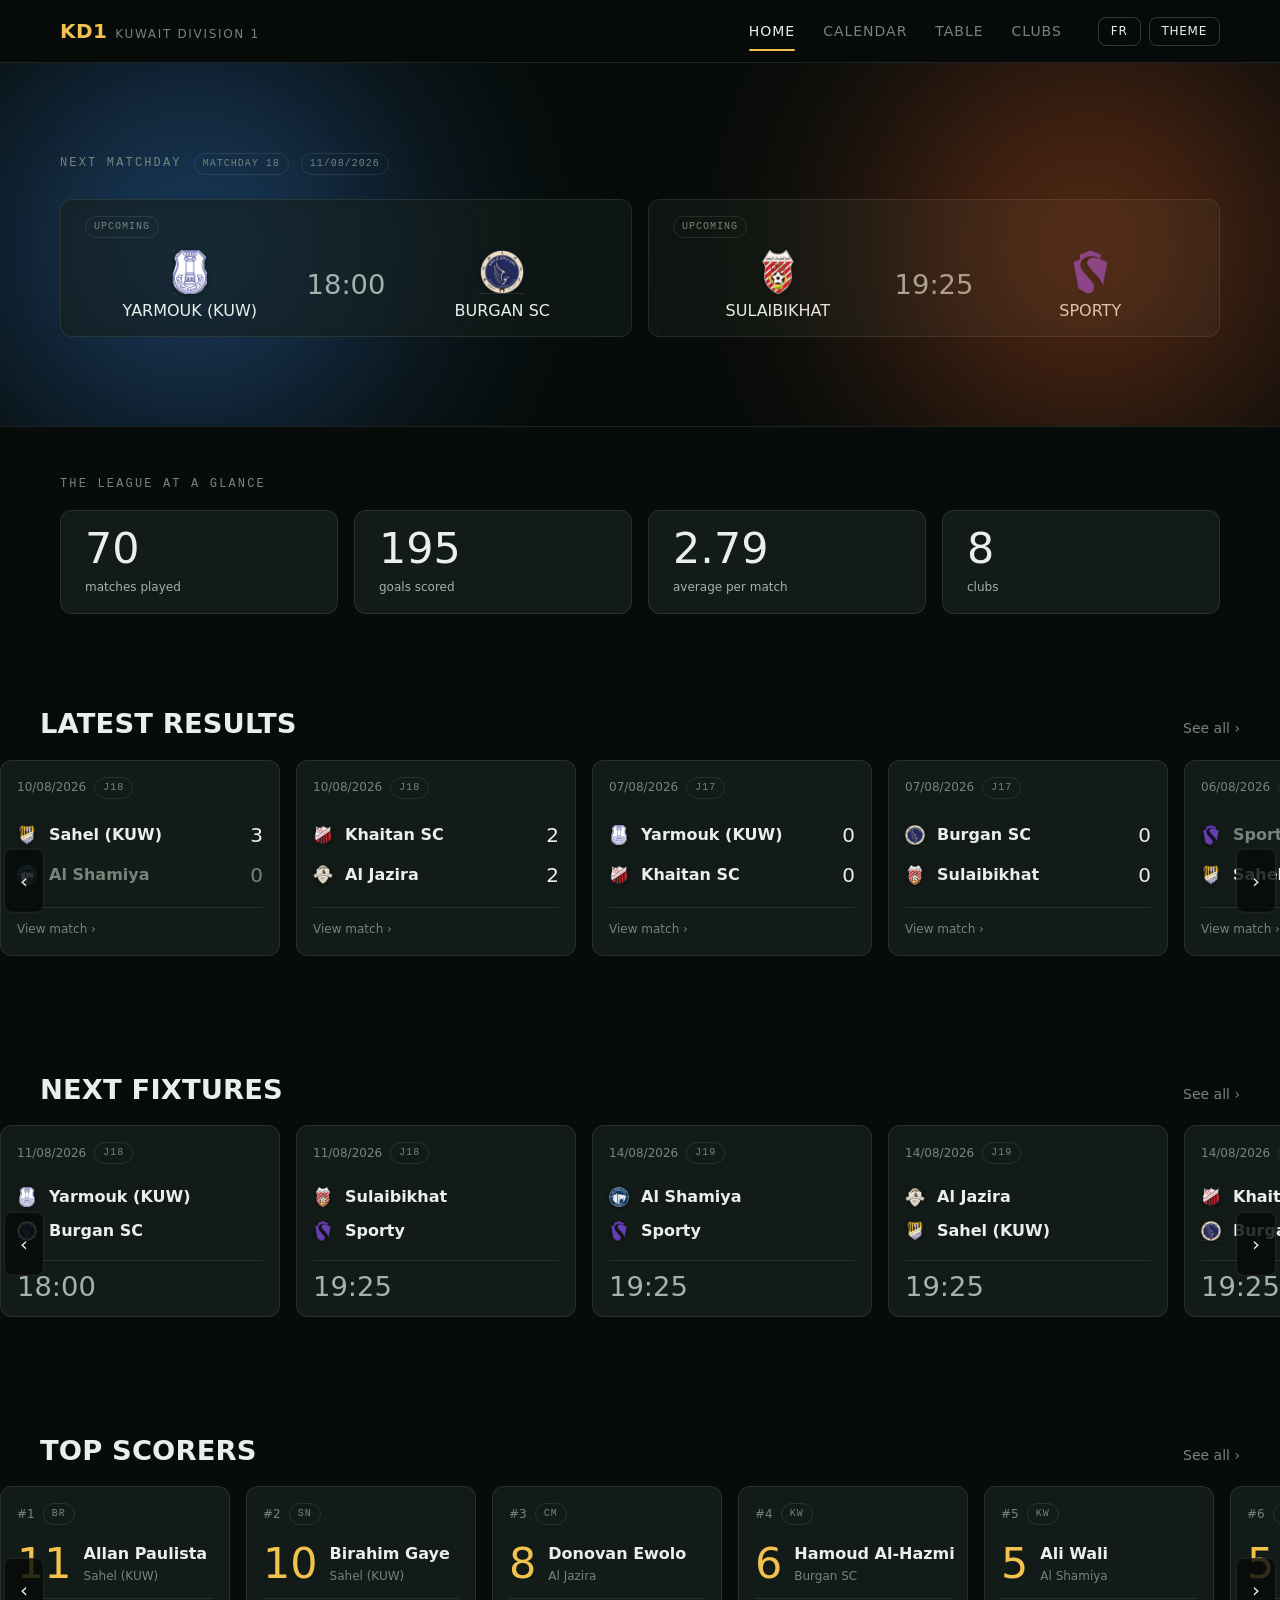
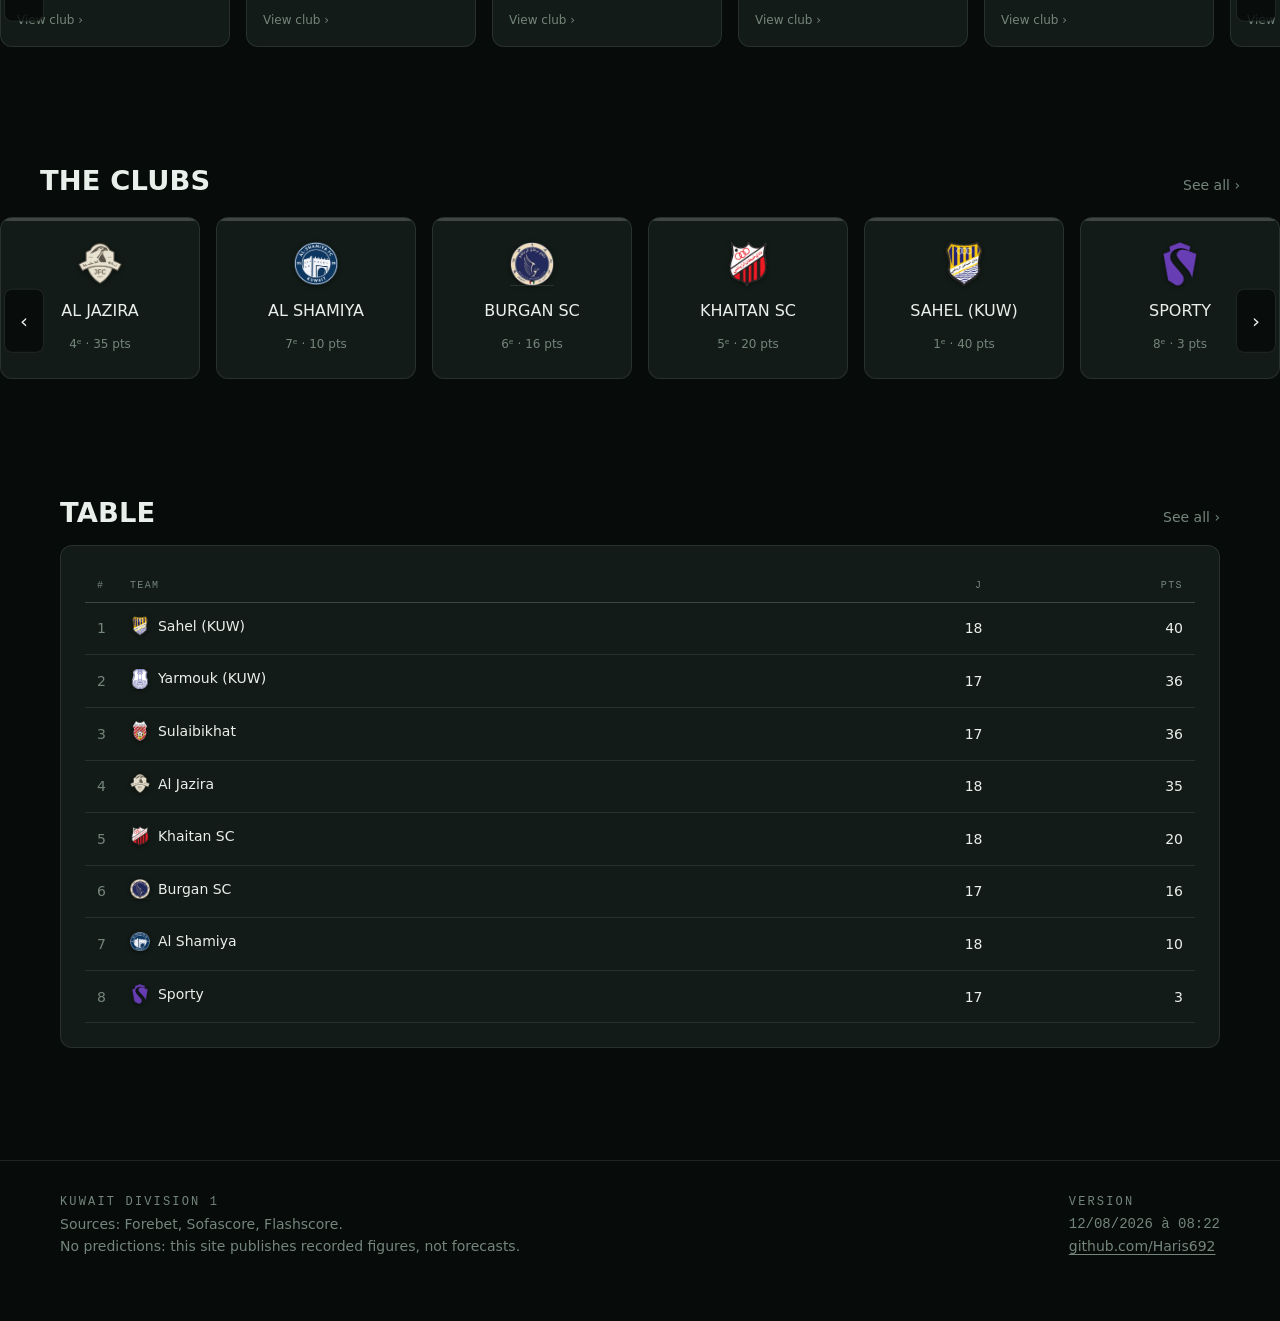
==== commit 3c30b85d: "feat(site): le score et les stats bougent seuls pendant le match Le direct etait une fonctionnalite " ====
--- a/index.html
+++ b/index.html
@@ -10,10 +10,10 @@
 <meta property="og:description" content="Résultats, chronologies, statistiques et classement de la Division 1 koweïtienne, saison 25/26.">
 <meta property="og:type" content="website">
 <link rel="icon" href="data:image/svg+xml,<svg xmlns='http://www.w3.org/2000/svg' viewBox='0 0 32 32'><text y='26' font-size='26'>&#9917;</text></svg>">
-<link rel="stylesheet" href="assets/25f9152b64/css/tokens.css">
-<link rel="stylesheet" href="assets/25f9152b64/css/base.css">
-<link rel="stylesheet" href="assets/25f9152b64/css/components.css">
-<link rel="stylesheet" href="assets/25f9152b64/css/pages.css">
+<link rel="stylesheet" href="assets/0fb2dc3dbc/css/tokens.css">
+<link rel="stylesheet" href="assets/0fb2dc3dbc/css/base.css">
+<link rel="stylesheet" href="assets/0fb2dc3dbc/css/components.css">
+<link rel="stylesheet" href="assets/0fb2dc3dbc/css/pages.css">
 <!-- Le thème est posé AVANT le premier rendu : lu depuis le script principal,
      la page clignoterait en sombre puis basculerait en clair. -->
 <script>
@@ -72,7 +72,7 @@
     });
   })();
 </script>
-<script type="module" src="assets/25f9152b64/js/pages/home.js"></script>
+<script type="module" src="assets/0fb2dc3dbc/js/pages/home.js"></script>
 </head>
 <body>
 <main id="main"></main>
--- a/assets/0fb2dc3dbc/css/tokens.css
+++ b/assets/0fb2dc3dbc/css/tokens.css
@@ -0,0 +1,113 @@
+/* ============================================================================
+   JETONS — la seule source de vérité pour la couleur, la lettre et l'espace.
+   Aucune valeur brute ailleurs. Si une couleur n'est pas ici, elle n'existe pas.
+
+   DIRECTION : LE STADE À 19 H 25
+   Cette division ne joue qu'en soirée, sous les projecteurs. Le site est donc
+   sombre par défaut, et d'un noir qui tire sur le vert — celui d'une pelouse
+   éclairée de nuit — jamais d'un gris neutre. Un seul accent chaud, la couleur
+   du projecteur, tenu en réserve pour ce qui compte : un score, un direct.
+   ========================================================================= */
+
+:root {
+  color-scheme: dark;
+
+  /* --- surfaces : du plus profond au plus proche ------------------------ */
+  --ink-900: #070c0a;   /* le fond de page, la nuit derrière le stade */
+  --ink-800: #0c1310;   /* les sections */
+  --ink-700: #121b17;   /* les cartes */
+  --ink-600: #18231e;   /* ce qui se pose SUR une carte */
+  --ink-500: #1f2d27;   /* survol */
+
+  --line: rgba(233, 239, 234, 0.10);
+  --line-strong: rgba(233, 239, 234, 0.20);
+
+  /* --- encre : un blanc de projecteur, légèrement verdi --------------- */
+  --text: #e9efea;
+  --text-2: #a3b3aa;
+  --text-3: #74857b;
+
+  /* --- entités : paire validée dataviz, séparation CVD ΔE 26.8 ---------
+     Le domicile est TOUJOURS bleu, l'extérieur TOUJOURS orange. La couleur
+     suit l'équipe, jamais son rang ni son résultat. Ne pas y toucher. */
+  --home: #3987e5;
+  --away: #d95926;
+  --neutral-bar: #74857b;
+
+  /* --- signal ----------------------------------------------------------- */
+  --flood: #f2c14e;     /* le projecteur : score, direct, sélection */
+  --flood-ink: #1a1405; /* ce qu'on écrit SUR le projecteur */
+  --good: #3fbf6a;
+  --warn: #f2a33f;
+  --bad: #ff6b5e;
+  --live: #ff4438;
+
+  /* --- lettre -----------------------------------------------------------
+     Bahnschrift est le DIN livré avec Windows : la lettre des panneaux de
+     signalisation et des tableaux de stade, disponible sans rien télécharger.
+     Le site doit rester servable depuis un dossier, sans CDN. */
+  --display: "Bahnschrift", "DIN Alternate", "Oswald", "Roboto Condensed",
+             "Segoe UI Variable Display", system-ui, sans-serif;
+  --body: system-ui, -apple-system, "Segoe UI", Roboto, sans-serif;
+  --mono: "Cascadia Mono", ui-monospace, Consolas, "SF Mono", monospace;
+
+  /* Échelle fluide : le même rapport du téléphone au grand écran. */
+  --t--1: 0.75rem;
+  --t-0: 0.875rem;
+  --t-1: 1rem;
+  --t-2: clamp(1.05rem, 0.98rem + 0.35vw, 1.25rem);
+  --t-3: clamp(1.3rem, 1.15rem + 0.7vw, 1.75rem);
+  --t-4: clamp(1.75rem, 1.4rem + 1.6vw, 2.75rem);
+  --t-5: clamp(2.4rem, 1.7rem + 3.2vw, 4.5rem);
+  --t-6: clamp(3rem, 1.8rem + 5.6vw, 7rem);
+
+  /* --- espace : une seule progression, pas d'exception ------------------ */
+  --s-1: 4px;   --s-2: 8px;   --s-3: 12px;  --s-4: 16px;
+  --s-5: 24px;  --s-6: 32px;  --s-7: 48px;  --s-8: 64px;  --s-9: 96px;
+
+  --r-1: 4px; --r-2: 8px; --r-3: 12px; --r-4: 20px; --r-full: 999px;
+
+  --page: 1240px;       /* la largeur de lecture */
+  --gutter: clamp(16px, 4vw, 40px);
+
+  /* --- mouvement --------------------------------------------------------
+     Une seule courbe pour tout le site : sortie franche, arrivée posée. */
+  --ease: cubic-bezier(0.2, 0.7, 0.2, 1);
+  --fast: 120ms;
+  --mid: 220ms;
+  --slow: 380ms;
+
+  --lift: 0 1px 2px rgba(0,0,0,.4), 0 8px 24px -12px rgba(0,0,0,.7);
+  --lift-2: 0 2px 4px rgba(0,0,0,.5), 0 20px 48px -20px rgba(0,0,0,.85);
+
+  --z-nav: 100;
+  --z-board: 90;
+  --z-pop: 200;
+}
+
+/* Le clair n'est pas une inversion mécanique : les surfaces se réordonnent
+   (la carte devient plus claire que le fond) et l'ambre s'assombrit pour tenir
+   le contraste sur blanc. */
+:root[data-theme="light"] {
+  color-scheme: light;
+  --ink-900: #eef1ef;
+  --ink-800: #f5f7f5;
+  --ink-700: #ffffff;
+  --ink-600: #f7f9f7;
+  --ink-500: #eef2ef;
+  --line: rgba(11, 15, 13, 0.12);
+  --line-strong: rgba(11, 15, 13, 0.24);
+  --text: #0b0f0d;
+  --text-2: #4c5a52;
+  --text-3: #7b8a81;
+  --home: #2a78d6;
+  --away: #eb6834;
+  --flood: #8a5a00;
+  --flood-ink: #ffffff;
+  --good: #0a8f36;
+  --warn: #9a6200;
+  --bad: #cc3a2e;
+  --live: #d32b1e;
+  --lift: 0 1px 2px rgba(11,15,13,.06), 0 8px 24px -16px rgba(11,15,13,.25);
+  --lift-2: 0 2px 6px rgba(11,15,13,.08), 0 24px 48px -24px rgba(11,15,13,.3);
+}
--- a/assets/0fb2dc3dbc/css/base.css
+++ b/assets/0fb2dc3dbc/css/base.css
@@ -0,0 +1,114 @@
+/* ============================================================================
+   BASE — remise à zéro, lettre, accessibilité de plancher.
+   Rien de spécifique à un composant ici.
+   ========================================================================= */
+
+*, *::before, *::after { box-sizing: border-box; }
+
+html { -webkit-text-size-adjust: 100%; scroll-behavior: smooth; }
+
+body {
+  margin: 0;
+  background: var(--ink-900);
+  color: var(--text);
+  font: var(--t-1)/1.6 var(--body);
+  /* Un chiffre qui change ne doit jamais déplacer ses voisins : tout le site
+     est en chiffres tabulaires, pas seulement les tableaux. */
+  font-variant-numeric: tabular-nums;
+  -webkit-font-smoothing: antialiased;
+  text-rendering: optimizeLegibility;
+  overflow-x: hidden;
+}
+
+h1, h2, h3, h4 {
+  margin: 0;
+  font-family: var(--display);
+  font-weight: 600;
+  line-height: 1.05;
+  letter-spacing: 0.005em;
+  text-transform: uppercase;
+}
+h1 { font-size: var(--t-5); }
+h2 { font-size: var(--t-3); }
+h3 { font-size: var(--t-2); }
+
+p { margin: 0; }
+
+a { color: inherit; text-decoration: none; }
+a:hover { color: var(--flood); }
+
+img { max-width: 100%; display: block; }
+
+button, input, select, textarea { font: inherit; color: inherit; }
+button { background: none; border: 0; padding: 0; cursor: pointer; }
+
+/* Le focus doit être visible partout, et de la même façon partout : c'est le
+   seul repère de quelqu'un qui navigue au clavier. Une seule règle globale
+   vaut mieux que trente règles par composant qui finissent par diverger. */
+:focus-visible {
+  outline: 2px solid var(--flood);
+  outline-offset: 2px;
+  border-radius: var(--r-1);
+}
+:focus:not(:focus-visible) { outline: none; }
+
+/* Le lien d'évitement : premier élément tabulable de chaque page. */
+.skip {
+  position: absolute; left: var(--s-4); top: -100px;
+  background: var(--flood); color: var(--flood-ink);
+  padding: var(--s-3) var(--s-4); border-radius: var(--r-2);
+  font-family: var(--display); text-transform: uppercase;
+  z-index: var(--z-pop); transition: top var(--fast) var(--ease);
+}
+.skip:focus { top: var(--s-4); color: var(--flood-ink); }
+
+/* Réservé aux lecteurs d'écran : jamais utilisé pour cacher du décor. */
+.sr {
+  position: absolute; width: 1px; height: 1px; padding: 0; margin: -1px;
+  overflow: hidden; clip: rect(0 0 0 0); white-space: nowrap; border: 0;
+}
+
+::selection { background: var(--flood); color: var(--flood-ink); }
+
+/* Les barres de défilement des rails : discrètes, mais présentes — une zone
+   qui défile doit le dire. */
+.scroller { scrollbar-width: thin; scrollbar-color: var(--line-strong) transparent; }
+.scroller::-webkit-scrollbar { height: 6px; }
+.scroller::-webkit-scrollbar-track { background: transparent; }
+.scroller::-webkit-scrollbar-thumb {
+  background: var(--line-strong); border-radius: var(--r-full);
+}
+
+/* --- mise en page ---------------------------------------------------- */
+.page { width: min(var(--page), 100%); margin-inline: auto; padding-inline: var(--gutter); }
+.section { padding-block: var(--s-7); }
+.stack > * + * { margin-top: var(--s-4); }
+
+/* --- utilitaires de texte --------------------------------------------- */
+.eyebrow {
+  font-family: var(--mono); font-size: var(--t--1);
+  letter-spacing: 0.18em; text-transform: uppercase; color: var(--text-3);
+}
+.lede { color: var(--text-2); font-size: var(--t-1); max-width: 62ch; }
+.muted { color: var(--text-3); }
+.num { font-family: var(--display); font-variant-numeric: tabular-nums; }
+.mono { font-family: var(--mono); }
+.truncate { overflow: hidden; text-overflow: ellipsis; white-space: nowrap; }
+
+/* --- mouvement --------------------------------------------------------
+   Une seule entrée de page, jamais d'animation sur les données elles-mêmes :
+   un chiffre qui apparaît en fondu se lit moins vite. */
+@keyframes rise { from { opacity: 0; transform: translateY(10px); } }
+main { animation: rise var(--slow) var(--ease) both; }
+
+@keyframes pulse { 50% { opacity: 0.3; } }
+
+@media (prefers-reduced-motion: reduce) {
+  html { scroll-behavior: auto; }
+  *, *::before, *::after {
+    animation-duration: 0.01ms !important;
+    animation-iteration-count: 1 !important;
+    transition-duration: 0.01ms !important;
+    scroll-behavior: auto !important;
+  }
+}
--- a/assets/0fb2dc3dbc/css/components.css
+++ b/assets/0fb2dc3dbc/css/components.css
@@ -0,0 +1,320 @@
+/* ============================================================================
+   COMPOSANTS — tout ce qui se répète d'une page à l'autre.
+   Un composant = une classe racine. Pas de style contextuel « ce bouton mais
+   dans cette page » : c'est ce qui fait diverger deux pages avec le temps.
+   ========================================================================= */
+
+/* ---------------------------------------------------------------- barre haute
+   Elle ne bouge jamais, sur les six pages, et elle dit toujours où on est.
+   C'est le seul repère stable quand on navigue de match en club en classement. */
+.nav {
+  position: sticky; top: 0; z-index: var(--z-nav);
+  background: color-mix(in srgb, var(--ink-900) 88%, transparent);
+  backdrop-filter: blur(14px) saturate(140%);
+  border-bottom: 1px solid var(--line);
+}
+.nav__in {
+  width: min(var(--page), 100%); margin-inline: auto;
+  padding: var(--s-3) var(--gutter);
+  display: flex; align-items: center; gap: var(--s-5);
+}
+.brand {
+  display: flex; align-items: baseline; gap: var(--s-2);
+  font-family: var(--display); text-transform: uppercase;
+  letter-spacing: 0.02em; font-size: var(--t-2); white-space: nowrap;
+}
+.brand b { color: var(--flood); font-weight: 600; }
+.brand span { font-size: var(--t--1); color: var(--text-3); letter-spacing: 0.14em; }
+
+.nav__links { display: flex; gap: var(--s-1); margin-inline-start: auto; }
+.nav__link {
+  font-family: var(--display); font-size: var(--t-0);
+  text-transform: uppercase; letter-spacing: 0.07em;
+  color: var(--text-3); padding: var(--s-2) var(--s-3);
+  border-radius: var(--r-2); position: relative;
+  transition: color var(--fast) var(--ease), background var(--fast) var(--ease);
+}
+.nav__link:hover { color: var(--text); background: var(--ink-700); }
+.nav__link[aria-current="page"] { color: var(--text); }
+.nav__link[aria-current="page"]::after {
+  content: ""; position: absolute; left: var(--s-3); right: var(--s-3);
+  bottom: -1px; height: 2px; background: var(--flood); border-radius: 2px;
+}
+.nav__tools { display: flex; gap: var(--s-2); align-items: center; }
+
+/* Sous 900 px les liens passent sous la marque et défilent latéralement :
+   un menu à tiroir cacherait la navigation d'un site qui n'a que six pages. */
+@media (max-width: 900px) {
+  .nav__in { flex-wrap: wrap; gap: var(--s-3); }
+  .nav__links {
+    order: 3; width: 100%; margin-inline-start: 0;
+    overflow-x: auto; padding-bottom: var(--s-1);
+  }
+  .nav__tools { margin-inline-start: auto; }
+}
+
+/* --------------------------------------------------------------- commandes */
+.btn {
+  display: inline-flex; align-items: center; gap: var(--s-2);
+  font-family: var(--display); font-size: var(--t-0);
+  text-transform: uppercase; letter-spacing: 0.06em;
+  padding: var(--s-2) var(--s-4); border-radius: var(--r-2);
+  border: 1px solid var(--line-strong); color: var(--text);
+  background: var(--ink-700);
+  transition: background var(--fast) var(--ease), border-color var(--fast) var(--ease),
+              transform var(--fast) var(--ease);
+}
+.btn:hover { background: var(--ink-500); border-color: var(--text-3); color: var(--text); }
+.btn:active { transform: translateY(1px); }
+.btn--primary {
+  background: var(--flood); color: var(--flood-ink); border-color: var(--flood);
+}
+.btn--primary:hover { background: var(--flood); color: var(--flood-ink); filter: brightness(1.08); }
+.btn--ghost { background: none; }
+.btn--sm { padding: var(--s-1) var(--s-3); font-size: var(--t--1); }
+.btn[aria-busy="true"] { opacity: 0.6; cursor: progress; }
+
+select.btn { padding-inline-end: var(--s-3); }
+
+/* ------------------------------------------------------------------- carte */
+.card {
+  background: var(--ink-700); border: 1px solid var(--line);
+  border-radius: var(--r-3); padding: var(--s-5);
+}
+.card__head {
+  display: flex; align-items: baseline; gap: var(--s-3);
+  flex-wrap: wrap; margin-bottom: var(--s-4);
+}
+.card__head h2, .card__head h3 { font-size: var(--t-2); }
+
+/* La note de méthode : chaque bloc dit ce qu'il sait, d'où ça vient et ce qui
+   manque — mais seulement quand on le demande. Déplié partout, ce serait plus
+   de commentaire que de données. */
+.note { margin-top: var(--s-3); }
+.note > summary {
+  display: inline-flex; align-items: center; gap: var(--s-2);
+  font-size: var(--t--1); color: var(--text-3); cursor: pointer;
+  list-style: none; width: max-content;
+}
+.note > summary::-webkit-details-marker { display: none; }
+.note > summary::before {
+  content: "?"; font-family: var(--mono); font-size: 10px; line-height: 1;
+  width: 15px; height: 15px; border: 1px solid var(--line-strong);
+  border-radius: var(--r-full); display: grid; place-items: center;
+}
+.note > summary:hover { color: var(--text-2); }
+.note p { margin-top: var(--s-2); font-size: var(--t-0); color: var(--text-2); max-width: 66ch; }
+
+/* ------------------------------------------------------------------ écusson */
+.crest {
+  width: 28px; height: 28px; object-fit: contain; flex: none;
+  filter: drop-shadow(0 1px 2px rgba(0,0,0,.5));
+}
+.crest--lg { width: 44px; height: 44px; }
+.crest--xl { width: clamp(56px, 9vw, 96px); height: clamp(56px, 9vw, 96px); }
+.crest--sm { width: 20px; height: 20px; }
+/* Un club sans écusson récupéré garde sa place : une pastille à ses initiales
+   plutôt qu'un trou dans l'alignement. */
+.crest--none {
+  display: grid; place-items: center; border-radius: var(--r-full);
+  background: var(--ink-600); color: var(--text-3);
+  font-family: var(--display); font-size: var(--t--1);
+}
+
+.team-chip { display: inline-flex; align-items: center; gap: var(--s-2); min-width: 0; }
+.team-chip__name { font-weight: 600; }
+
+/* ------------------------------------------------------------------ pastille */
+.badge {
+  display: inline-flex; align-items: center; gap: var(--s-1);
+  font-family: var(--mono); font-size: 10px; letter-spacing: 0.1em;
+  text-transform: uppercase; color: var(--text-3);
+  border: 1px solid var(--line); border-radius: var(--r-full);
+  padding: 2px var(--s-2); white-space: nowrap;
+}
+.badge--flood { color: var(--flood); border-color: var(--flood); }
+.badge--live { color: var(--live); border-color: var(--live); }
+.badge--live::before {
+  content: ""; width: 6px; height: 6px; border-radius: 50%;
+  background: var(--live); animation: pulse 1.6s ease-in-out infinite;
+}
+.badge--solid { background: var(--ink-600); border-color: transparent; color: var(--text-2); }
+
+/* Le marqueur « en cours » : il se pose au-dessus de l'heure, clignote en
+   rouge, et ne ressemble à aucune autre pastille du site — c'est le seul
+   élément qui change tout seul, il a le droit d'attirer l'œil.
+   Le clignotement s'arrête si la personne a demandé moins d'animations : c'est
+   le rouge qui porte l'information, le battement n'est qu'un renfort. */
+.live-mark {
+  display: inline-flex; align-items: center; gap: 5px;
+  font-family: var(--mono); font-size: var(--t--1);
+  letter-spacing: 0.16em; text-transform: uppercase;
+  color: var(--live); animation: blink 1.3s ease-in-out infinite;
+  cursor: help;
+}
+.live-mark__dot {
+  width: 7px; height: 7px; border-radius: 50%; background: var(--live);
+  box-shadow: 0 0 0 3px color-mix(in srgb, var(--live) 22%, transparent);
+}
+@keyframes blink { 50% { opacity: 0.28; } }
+
+/* Le marqueur se pose au-dessus de l'heure et reste centré sur elle. Sans
+   marqueur, l'empilement ne laisse aucune place vide : l'heure d'une rencontre
+   à venir garde exactement la hauteur du score de sa voisine. */
+.kick-stack {
+  display: inline-flex; flex-direction: column; align-items: center;
+  gap: 2px; line-height: 1;
+}
+
+.dot { width: 9px; height: 9px; border-radius: 50%; flex: none; display: inline-block; }
+.dot--home { background: var(--home); }
+.dot--away { background: var(--away); }
+
+/* ------------------------------------------------------------- rail (Netflix)
+   Une rangée qui défile latéralement, avec accroche. C'est le seul emprunt
+   assumé aux plateformes vidéo, et il tient parce qu'on a de quoi la remplir :
+   84 rencontres, 8 clubs, 50 buteurs. Un rail de trois cartes serait ridicule —
+   les composants qui n'ont pas assez de contenu passent en grille. */
+.rail { position: relative; }
+.rail__head {
+  display: flex; align-items: baseline; gap: var(--s-3);
+  margin-bottom: var(--s-4); padding-inline: var(--gutter);
+}
+.rail__head h2 { font-size: var(--t-3); }
+.rail__more { margin-inline-start: auto; font-size: var(--t-0); color: var(--text-3); }
+.rail__more:hover { color: var(--flood); }
+.rail__track {
+  display: flex; gap: var(--s-4); overflow-x: auto; overscroll-behavior-x: contain;
+  scroll-snap-type: x proximity; padding: var(--s-1) var(--gutter) var(--s-5);
+}
+.rail__track > * { scroll-snap-align: start; flex: none; }
+/* Les flèches ne remplacent pas le défilement, elles le rendent visible à la
+   souris. Cachées au clavier et au tactile, qui ont déjà mieux. */
+.rail__arrow {
+  position: absolute; top: 50%; translate: 0 -30%;
+  width: 40px; height: 64px; display: none; place-items: center;
+  background: color-mix(in srgb, var(--ink-900) 82%, transparent);
+  border: 1px solid var(--line); border-radius: var(--r-2);
+  color: var(--text); font-size: var(--t-2); z-index: 2;
+  transition: background var(--fast) var(--ease);
+}
+.rail__arrow:hover { background: var(--ink-600); }
+.rail__arrow[hidden] { display: none; }
+.rail__arrow--prev { left: 4px; }
+.rail__arrow--next { right: 4px; }
+@media (hover: hover) and (min-width: 900px) { .rail__arrow { display: grid; } }
+
+/* --------------------------------------------------------- carte rencontre */
+.fixture {
+  width: 280px; background: var(--ink-700); border: 1px solid var(--line);
+  border-radius: var(--r-3); padding: var(--s-4); display: block;
+  transition: transform var(--mid) var(--ease), border-color var(--mid) var(--ease),
+              box-shadow var(--mid) var(--ease), background var(--mid) var(--ease);
+}
+.fixture:hover, .fixture:focus-visible {
+  transform: translateY(-3px); border-color: var(--line-strong);
+  box-shadow: var(--lift-2); background: var(--ink-600); color: var(--text);
+}
+.fixture__top {
+  display: flex; align-items: center; gap: var(--s-2);
+  margin-bottom: var(--s-4); font-size: var(--t--1); color: var(--text-3);
+}
+.fixture__side {
+  display: flex; align-items: center; gap: var(--s-3); padding-block: var(--s-1);
+}
+.fixture__side .name { flex: 1; min-width: 0; font-weight: 600; }
+.fixture__side .score {
+  font-family: var(--display); font-size: var(--t-2); min-width: 1.4ch; text-align: right;
+}
+/* Le perdant s'efface d'un cran : on lit le résultat sans lire les chiffres. */
+.fixture__side--lost { color: var(--text-3); }
+.fixture__side--lost .score { color: var(--text-3); }
+.fixture__foot {
+  margin-top: var(--s-3); padding-top: var(--s-3); border-top: 1px solid var(--line);
+  font-size: var(--t--1); color: var(--text-3);
+  display: flex; align-items: center; gap: var(--s-2);
+}
+.fixture__kick { font-family: var(--display); font-size: var(--t-3); color: var(--text-2); }
+
+/* ------------------------------------------------------------- carte club */
+.club {
+  width: 200px; border-radius: var(--r-3); border: 1px solid var(--line);
+  background: var(--ink-700); padding: var(--s-5) var(--s-4);
+  display: grid; justify-items: center; gap: var(--s-3); text-align: center;
+  transition: transform var(--mid) var(--ease), box-shadow var(--mid) var(--ease),
+              border-color var(--mid) var(--ease);
+  position: relative; overflow: hidden;
+}
+/* La couleur du club ne teinte que ce voile, jamais un graphique : deux clubs
+   peuvent partager une teinte, et une couleur de club peut être blanche. */
+.club::before {
+  content: ""; position: absolute; inset: 0 0 auto; height: 3px;
+  background: var(--club, var(--line-strong));
+}
+.club:hover, .club:focus-visible {
+  transform: translateY(-4px); box-shadow: var(--lift-2);
+  border-color: var(--line-strong); color: var(--text);
+}
+.club__name { font-family: var(--display); font-size: var(--t-1); text-transform: uppercase; }
+.club__meta { font-size: var(--t--1); color: var(--text-3); }
+
+/* ------------------------------------------------------------------ tableau */
+.table { width: 100%; border-collapse: collapse; font-size: var(--t-0); }
+.table th {
+  text-align: left; font-family: var(--mono); font-size: 10px;
+  letter-spacing: 0.14em; text-transform: uppercase; color: var(--text-3);
+  font-weight: 400; padding: var(--s-2) var(--s-3); border-bottom: 1px solid var(--line-strong);
+}
+.table td { padding: var(--s-3); border-bottom: 1px solid var(--line); }
+.table tbody tr { transition: background var(--fast) var(--ease); }
+.table tbody tr:hover { background: var(--ink-600); }
+.table .n { text-align: right; font-variant-numeric: tabular-nums; }
+.table .rank { color: var(--text-3); width: 2.5ch; text-align: right; font-family: var(--display); }
+.table__wrap { overflow-x: auto; }
+
+/* Les places qui comptent, marquées à gauche plutôt que par une couleur de
+   fond : le classement reste lisible en noir et blanc. */
+.table tr[data-zone="up"] td:first-child { box-shadow: inset 3px 0 0 var(--good); }
+.table tr[data-zone="down"] td:first-child { box-shadow: inset 3px 0 0 var(--bad); }
+.table tr[data-highlight] td { background: color-mix(in srgb, var(--flood) 10%, transparent); }
+
+/* ------------------------------------------------------------- barre comparée */
+.h2h { display: grid; grid-template-columns: 4.5ch 1fr minmax(9ch, auto) 1fr 4.5ch; gap: var(--s-2) var(--s-3); align-items: center; }
+.h2h__label { text-align: center; font-size: var(--t--1); color: var(--text-2); }
+.h2h__bar { height: 8px; border-radius: var(--r-full); background: var(--ink-600); overflow: hidden; display: flex; }
+.h2h__bar--home { justify-content: flex-end; }
+.h2h__fill { height: 100%; border-radius: var(--r-full); }
+.h2h__fill--home { background: var(--home); }
+.h2h__fill--away { background: var(--away); }
+.h2h__v { font-family: var(--display); font-size: var(--t-0); }
+.h2h__v--l { text-align: right; }
+.h2h__group {
+  grid-column: 1 / -1; margin-top: var(--s-4); font-family: var(--mono);
+  font-size: 10px; letter-spacing: 0.14em; text-transform: uppercase; color: var(--text-3);
+}
+
+/* -------------------------------------------------------------- états vides */
+.empty {
+  display: grid; gap: var(--s-3); justify-items: start;
+  padding: var(--s-6); border: 1px dashed var(--line-strong);
+  border-radius: var(--r-3); color: var(--text-2);
+}
+.empty h3 { font-size: var(--t-2); color: var(--text); }
+
+/* Le squelette : ce qui s'affiche pendant que les données arrivent. Il a la
+   FORME du contenu attendu, pas une roue qui tourne — la page ne doit pas
+   sauter quand les vraies valeurs se posent. */
+.skel {
+  background: linear-gradient(90deg, var(--ink-700), var(--ink-600), var(--ink-700));
+  background-size: 200% 100%; border-radius: var(--r-2);
+  animation: shimmer 1.4s linear infinite;
+}
+@keyframes shimmer { to { background-position: -200% 0; } }
+
+/* -------------------------------------------------------------------- pied */
+.foot {
+  border-top: 1px solid var(--line); margin-top: var(--s-8);
+  padding-block: var(--s-6) var(--s-8); color: var(--text-3); font-size: var(--t-0);
+}
+.foot__grid { display: flex; flex-wrap: wrap; gap: var(--s-5); justify-content: space-between; }
+.foot a { text-decoration: underline; text-underline-offset: 3px; }
--- a/assets/0fb2dc3dbc/css/pages.css
+++ b/assets/0fb2dc3dbc/css/pages.css
@@ -0,0 +1,277 @@
+/* ============================================================================
+   PAGES — ce qui n'existe qu'à un endroit. Tout ce qui se répète est dans
+   components.css ; si un bloc d'ici commence à servir deux fois, il déménage.
+   ========================================================================= */
+
+/* ------------------------------------------------------------------ la une
+   L'ouverture du site. Ce que voit un club koweïtien à la première seconde :
+   une rencontre, en grand, avec son score. Pas un tableau de bord. */
+.hero {
+  position: relative; overflow: hidden;
+  border-bottom: 1px solid var(--line);
+  padding-block: clamp(var(--s-6), 7vw, var(--s-9));
+}
+/* Deux halos aux couleurs des deux camps, très dilués : l'ambiance d'un stade
+   éclairé, sans jamais teinter un chiffre. */
+.hero::before, .hero::after {
+  content: ""; position: absolute; inset-block: -40%; width: 60%;
+  filter: blur(90px); opacity: 0.5; pointer-events: none;
+}
+.hero::before { left: -15%; background: radial-gradient(circle, var(--home), transparent 62%); }
+.hero::after { right: -15%; background: radial-gradient(circle, var(--away), transparent 62%); }
+/* Sur fond clair, la même opacité vire au pastel et affaiblit le texte :
+   les halos se retirent nettement. */
+:root[data-theme="light"] .hero::before,
+:root[data-theme="light"] .hero::after { opacity: 0.22; }
+:root[data-theme="light"] .club-hero::before { opacity: 0.2; }
+.hero__in { position: relative; }
+.hero__meta { display: flex; flex-wrap: wrap; gap: var(--s-3); align-items: center; margin-bottom: var(--s-5); }
+.hero__grid {
+  display: grid; grid-template-columns: 1fr auto 1fr;
+  align-items: center; gap: clamp(var(--s-3), 3vw, var(--s-7));
+}
+.hero__team { display: grid; justify-items: center; gap: var(--s-3); text-align: center; min-width: 0; }
+.hero__name {
+  font-family: var(--display); font-size: var(--t-4); text-transform: uppercase;
+  line-height: 1; overflow-wrap: anywhere;
+}
+.hero__rank { font-size: var(--t--1); color: var(--text-2); }
+.hero__score {
+  font-family: var(--display); font-size: var(--t-6); line-height: 0.9;
+  color: var(--flood); white-space: nowrap; letter-spacing: 0.01em;
+}
+.hero__score .sep { color: var(--text-3); margin-inline: 0.12em; }
+.hero__kick { font-family: var(--display); font-size: var(--t-4); color: var(--text-2); }
+.hero__cta { margin-top: var(--s-6); display: flex; flex-wrap: wrap; gap: var(--s-3); }
+.hero__line {
+  margin-top: var(--s-5); display: flex; flex-wrap: wrap; gap: var(--s-2) var(--s-4);
+  font-size: var(--t-0); color: var(--text-2);
+}
+.hero__line b { color: var(--text); font-weight: 600; }
+@media (max-width: 700px) {
+  .hero__name { font-size: var(--t-2); }
+  .hero__grid { gap: var(--s-2); }
+}
+
+/* Plusieurs rencontres à la une — le cas normal : une journée de cette division
+   se joue en deux à quatre matchs le même soir. Chacune garde un panneau
+   entier, cliquable d'un bout à l'autre. Aucune n'est reléguée derrière une
+   autre : elles ont toutes eu lieu ce soir-là. */
+.hero__matches {
+  display: grid; gap: var(--s-4);
+  grid-template-columns: repeat(auto-fit, minmax(320px, 1fr));
+}
+.hmatch {
+  display: block; padding: var(--s-4) var(--s-5);
+  background: color-mix(in srgb, var(--ink-700) 72%, transparent);
+  backdrop-filter: blur(6px);
+  border: 1px solid var(--line); border-radius: var(--r-3);
+  transition: transform var(--mid) var(--ease), border-color var(--mid) var(--ease),
+              box-shadow var(--mid) var(--ease);
+}
+a.hmatch:hover, a.hmatch:focus-visible {
+  transform: translateY(-3px); border-color: var(--line-strong);
+  box-shadow: var(--lift-2); color: var(--text);
+}
+.hmatch__top {
+  display: flex; align-items: center; gap: var(--s-2);
+  font-size: var(--t--1); color: var(--text-3); margin-bottom: var(--s-3);
+}
+.hmatch__grid {
+  display: grid; grid-template-columns: 1fr auto 1fr;
+  align-items: center; gap: var(--s-3);
+}
+.hmatch__side { display: grid; justify-items: center; gap: var(--s-2); min-width: 0; text-align: center; }
+.hmatch__name {
+  font-family: var(--display); font-size: var(--t-1); text-transform: uppercase;
+  line-height: 1.1; overflow-wrap: anywhere;
+}
+.hmatch__score { font-family: var(--display); font-size: var(--t-4); color: var(--flood); white-space: nowrap; }
+.hmatch__score .sep { color: var(--text-3); margin-inline: 0.1em; }
+.hmatch__kick { font-family: var(--display); font-size: var(--t-3); color: var(--text-2); }
+.hmatch__line {
+  margin-top: var(--s-3); padding-top: var(--s-3); border-top: 1px solid var(--line);
+  display: flex; flex-wrap: wrap; gap: var(--s-1) var(--s-3);
+  font-size: var(--t--1); color: var(--text-2);
+}
+.hmatch__line b { color: var(--text); font-weight: 600; }
+
+/* ------------------------------------------------------------------ chiffres */
+.stats-strip {
+  display: grid; grid-template-columns: repeat(auto-fit, minmax(150px, 1fr));
+  gap: var(--s-4);
+}
+.stat {
+  background: var(--ink-700); border: 1px solid var(--line);
+  border-radius: var(--r-3); padding: var(--s-4) var(--s-5);
+}
+.stat__v { font-size: var(--t-4); line-height: 1; }
+.stat__l { font-size: var(--t--1); color: var(--text-2); margin-top: var(--s-2); }
+.stat__n { font-size: var(--t--1); color: var(--text-3); }
+
+.grid-cards {
+  display: grid; gap: var(--s-4);
+  grid-template-columns: repeat(auto-fill, minmax(200px, 1fr));
+}
+.grid-cards > * { width: auto; }
+
+.scorer { display: flex; align-items: center; gap: var(--s-3); }
+.scorer__g { font-size: var(--t-4); line-height: 1; color: var(--flood); }
+.scorer__n { font-weight: 600; }
+
+/* ----------------------------------------------------------- page rencontre */
+.board {
+  position: sticky; top: 57px; z-index: var(--z-board);
+  background: var(--ink-900); border-bottom: 1px solid var(--line);
+  box-shadow: 0 10px 20px -18px rgba(0,0,0,.9);
+}
+.board__in { padding-block: var(--s-3); }
+.board__line { display: grid; grid-template-columns: 1fr auto 1fr; align-items: center; gap: var(--s-4); }
+.board__team { display: flex; align-items: center; gap: var(--s-3); min-width: 0; }
+.board__team--away { flex-direction: row-reverse; text-align: right; }
+.board__name { font-family: var(--display); font-size: var(--t-2); text-transform: uppercase; }
+.board__score { font-family: var(--display); font-size: var(--t-4); color: var(--flood); white-space: nowrap; }
+.board__score .sep { color: var(--text-3); margin-inline: 0.1em; }
+.board__meta { margin-top: var(--s-2); display: flex; flex-wrap: wrap; gap: var(--s-2) var(--s-4); font-size: var(--t--1); color: var(--text-3); }
+@media (max-width: 640px) { .board { top: 106px; } .board__name { font-size: var(--t-0); } }
+
+.tabs { display: flex; gap: var(--s-1); border-bottom: 1px solid var(--line); overflow-x: auto; }
+.tab {
+  font-family: var(--display); font-size: var(--t-0); text-transform: uppercase;
+  letter-spacing: 0.06em; color: var(--text-3); white-space: nowrap;
+  padding: var(--s-3) var(--s-4); border-bottom: 2px solid transparent;
+  transition: color var(--fast) var(--ease);
+}
+.tab:hover { color: var(--text-2); }
+.tab[aria-selected="true"] { color: var(--text); border-bottom-color: var(--flood); }
+
+/* --- le fil du match : la signature du projet -------------------------
+   Personne d'autre ne publie les buteurs de cette division. Depuis qu'ils sont
+   nommés ET minutés, le match tient sur une ligne de temps. C'est le seul
+   endroit du site où l'on dépense de l'emphase. */
+.tl__track {
+  position: relative; height: 104px; border-radius: var(--r-2);
+  background: linear-gradient(180deg, transparent 0 8%,
+    color-mix(in srgb, var(--ink-600) 80%, transparent) 8% 92%, transparent 92%);
+}
+.tl__track::after {
+  content: ""; position: absolute; inset-inline: 0; top: 50%;
+  border-top: 1px solid var(--line-strong);
+}
+.tl__q { position: absolute; top: 14%; bottom: 14%; width: 1px; background: var(--line); }
+.tl__half { position: absolute; top: 4%; bottom: 4%; width: 1px; background: var(--line-strong); }
+.tl__mk {
+  position: absolute; translate: -50% 0; display: flex; flex-direction: column;
+  align-items: center; gap: var(--s-1);
+}
+.tl__mk--home { top: 10px; }
+.tl__mk--away { bottom: 10px; flex-direction: column-reverse; }
+.tl__pip { width: 13px; height: 13px; border-radius: 50%; box-shadow: 0 0 0 3px var(--ink-700); }
+.tl__mk--home .tl__pip { background: var(--home); }
+.tl__mk--away .tl__pip { background: var(--away); }
+.tl__mk--card .tl__pip { width: 8px; height: 11px; border-radius: 2px; background: var(--flood); opacity: .75; }
+.tl__mk--red .tl__pip { background: var(--bad); opacity: 1; }
+.tl__stamp { font-family: var(--mono); font-size: 11px; color: var(--text-2); white-space: nowrap; }
+.tl__stamp .at { color: var(--flood); }
+.tl__scale { display: flex; justify-content: space-between; font-family: var(--mono); font-size: 10px; color: var(--text-3); margin-top: var(--s-2); }
+.tl__who { margin-top: var(--s-4); display: flex; flex-wrap: wrap; gap: var(--s-2) var(--s-5); font-size: var(--t-0); color: var(--text-2); }
+.tl__who b { color: var(--text); }
+.tl__who .dot { margin-inline-end: var(--s-2); }
+
+/* --- homme du match --- */
+.motm { display: grid; gap: var(--s-4); }
+.motm__row { display: flex; gap: var(--s-3); align-items: baseline; }
+.motm__head { display: flex; flex-wrap: wrap; align-items: baseline; gap: var(--s-2); }
+.motm__why { font-size: var(--t-0); color: var(--text-2); max-width: 62ch; }
+
+/* --- possession --- */
+.poss { display: flex; height: 10px; border-radius: var(--r-full); overflow: hidden; }
+.poss span:first-child { background: var(--home); }
+.poss span:last-child { background: var(--away); }
+.poss__row { display: flex; justify-content: space-between; font-size: var(--t-0); margin-bottom: var(--s-2); }
+
+/* ----------------------------------------------------------------- page club */
+.club-hero { position: relative; overflow: hidden; border-bottom: 1px solid var(--line); padding-block: var(--s-7); }
+.club-hero::before {
+  content: ""; position: absolute; inset-block: -60%; left: -10%; width: 55%;
+  background: radial-gradient(circle, var(--club, var(--home)), transparent 62%);
+  filter: blur(100px); opacity: .45; pointer-events: none;
+}
+.club-hero__in { position: relative; display: flex; flex-wrap: wrap; gap: var(--s-5); align-items: center; }
+.club-hero__title h1 { font-size: var(--t-4); }
+
+.squad { display: grid; gap: var(--s-5); grid-template-columns: repeat(auto-fit, minmax(240px, 1fr)); }
+.squad__grp { font-family: var(--mono); font-size: 10px; letter-spacing: .14em; text-transform: uppercase; color: var(--text-3); margin-bottom: var(--s-2); }
+.player { display: flex; align-items: center; gap: var(--s-3); padding: var(--s-2) 0; border-bottom: 1px solid var(--line); }
+.player__no { font-family: var(--display); color: var(--text-3); width: 2.5ch; text-align: right; }
+.player__n { flex: 1; min-width: 0; }
+.player__g { font-family: var(--display); color: var(--flood); }
+
+/* --------------------------------------------------------------- calendrier */
+.day { margin-top: var(--s-6); }
+.day__h {
+  display: flex; align-items: baseline; gap: var(--s-3);
+  font-family: var(--display); text-transform: uppercase; font-size: var(--t-1);
+  padding-bottom: var(--s-2); border-bottom: 1px solid var(--line);
+}
+.row-fx {
+  display: grid; grid-template-columns: 5.5ch 1fr auto; gap: var(--s-3);
+  align-items: center; padding: var(--s-3) var(--s-2); border-bottom: 1px solid var(--line);
+  transition: background var(--fast) var(--ease);
+}
+.row-fx:hover { background: var(--ink-700); color: var(--text); }
+.row-fx__t { font-family: var(--mono); font-size: var(--t--1); color: var(--text-3); }
+.row-fx__m { display: flex; align-items: center; gap: var(--s-3); flex-wrap: wrap; min-width: 0; }
+.row-fx__s { font-family: var(--display); font-size: var(--t-1); }
+.filters { display: flex; flex-wrap: wrap; gap: var(--s-2); margin-bottom: var(--s-5); }
+
+/* ------------------------------------------------------------ page joueur
+   ⚠️ Pas de radar à cinq axes ici, et ce n'est pas un oubli : aucune source ne
+   publie de note, de minutes, de passes ni de tacles sur cette division. Un
+   radar bâti sur les seuls buts serait une décoration qui ment. Ce que la page
+   montre est vrai, et une partie — le profil de buteur — est calculée par nous
+   depuis les chronologies. */
+.photo {
+  width: 44px; height: 44px; border-radius: var(--r-full); flex: none;
+  object-fit: cover; background: var(--ink-600);
+}
+.photo--lg { width: 64px; height: 64px; }
+.photo--xl { width: clamp(84px, 12vw, 128px); height: clamp(84px, 12vw, 128px); }
+.photo--sm { width: 30px; height: 30px; }
+.photo--none {
+  display: grid; place-items: center; font-family: var(--display);
+  color: var(--text-3); font-size: var(--t-0); letter-spacing: .02em;
+}
+.photo--xl.photo--none { font-size: var(--t-3); }
+
+.player__ar { font-size: var(--t-2); color: var(--text-2); margin-top: var(--s-1); }
+
+/* Un joueur d'un effectif est un lien : il mène à sa fiche. */
+a.player { transition: background var(--fast) var(--ease); border-radius: var(--r-1); }
+a.player:hover { background: var(--ink-600); color: var(--text); }
+
+/* Quand il marque : six tranches de quinze minutes. Un histogramme, pas un
+   radar — c'est une distribution, et une distribution se lit en barres. */
+.mins { display: flex; align-items: flex-end; gap: var(--s-3); height: 160px; }
+.mins__col { flex: 1; display: flex; flex-direction: column; justify-content: flex-end;
+             height: 100%; text-align: center; }
+.mins__bar {
+  background: linear-gradient(180deg, var(--flood),
+              color-mix(in srgb, var(--flood) 45%, transparent));
+  border-radius: var(--r-1) var(--r-1) 0 0; min-height: 2px; position: relative;
+}
+.mins__n {
+  position: absolute; inset-inline: 0; top: -18px;
+  font-family: var(--display); font-size: var(--t-0); color: var(--text);
+}
+.mins__l { font-family: var(--mono); font-size: 10px; color: var(--text-3);
+           margin-top: var(--s-2); }
+
+.rivals { display: grid; gap: var(--s-1); }
+.rivals__row {
+  display: flex; align-items: center; gap: var(--s-3);
+  padding: var(--s-2); border-radius: var(--r-2);
+  transition: background var(--fast) var(--ease);
+}
+.rivals__row:hover { background: var(--ink-600); color: var(--text); }
+.rivals__row b { margin-inline-start: auto; color: var(--flood); }
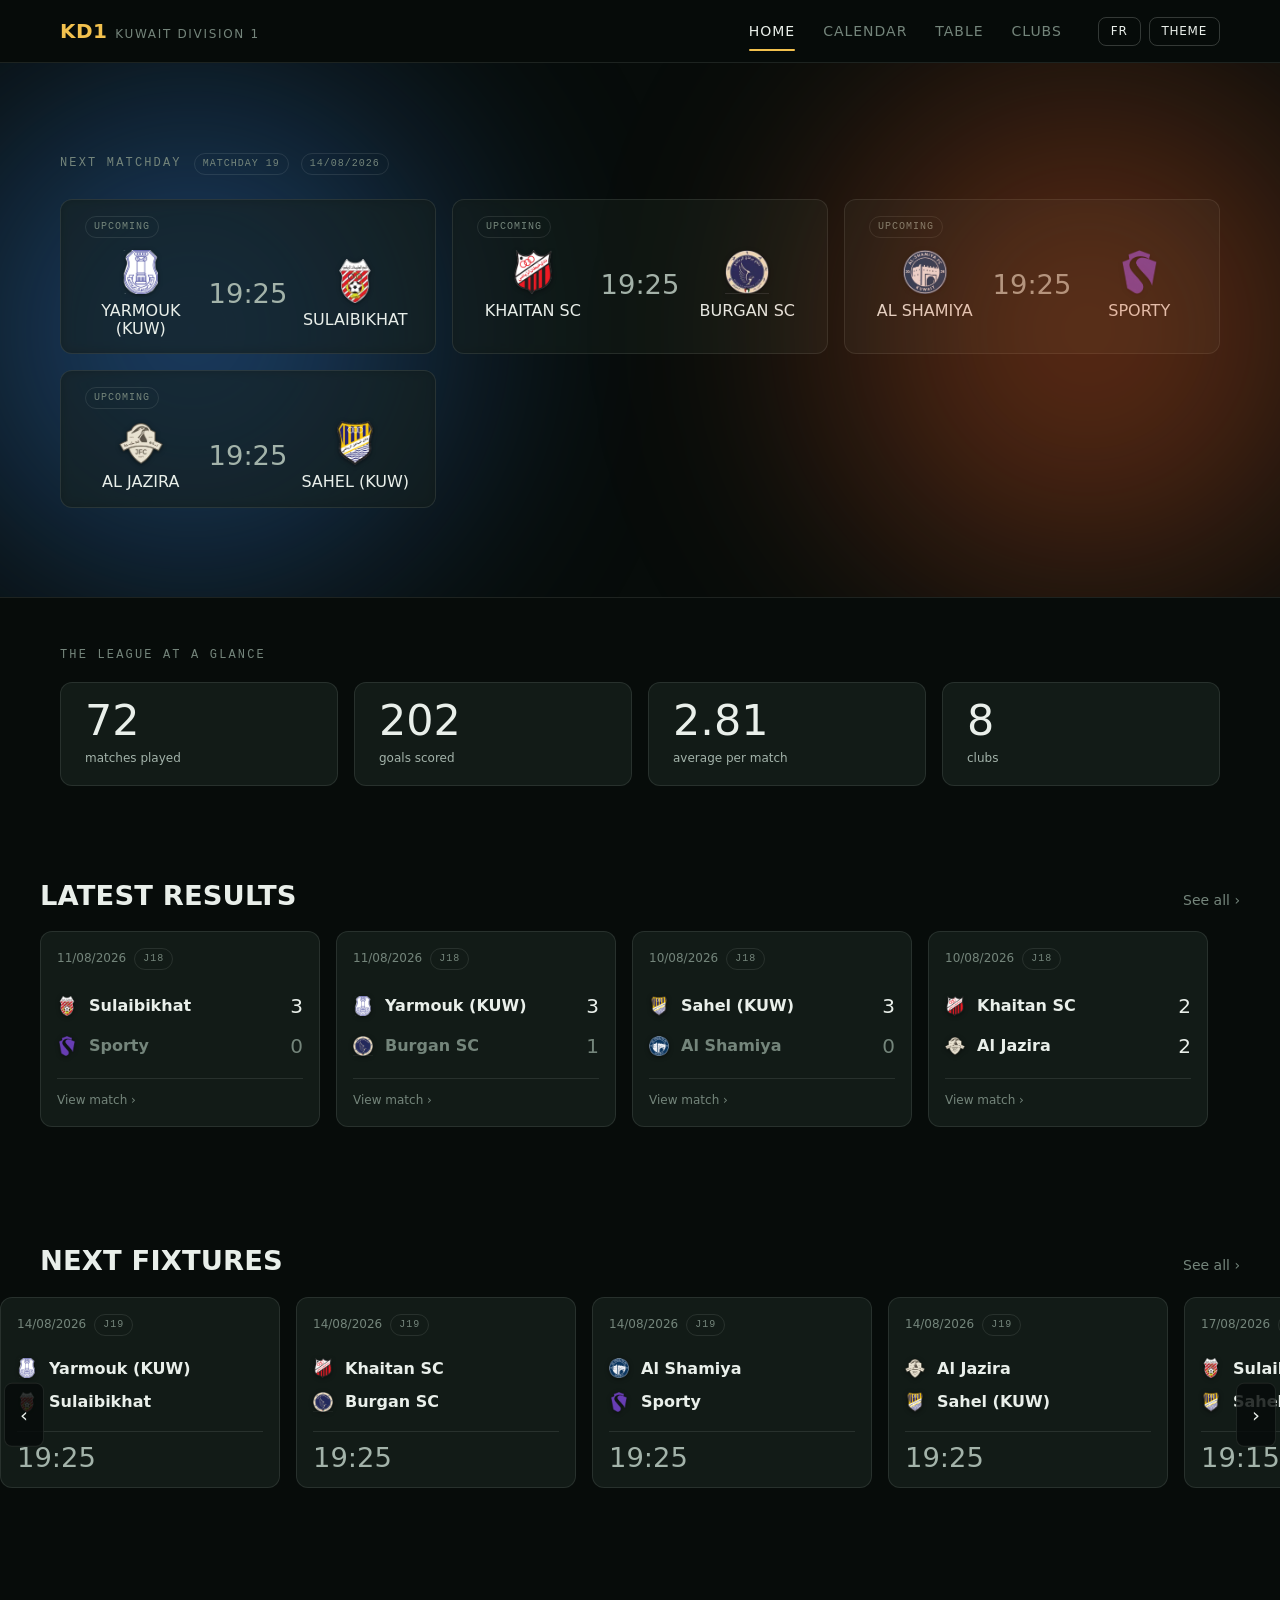
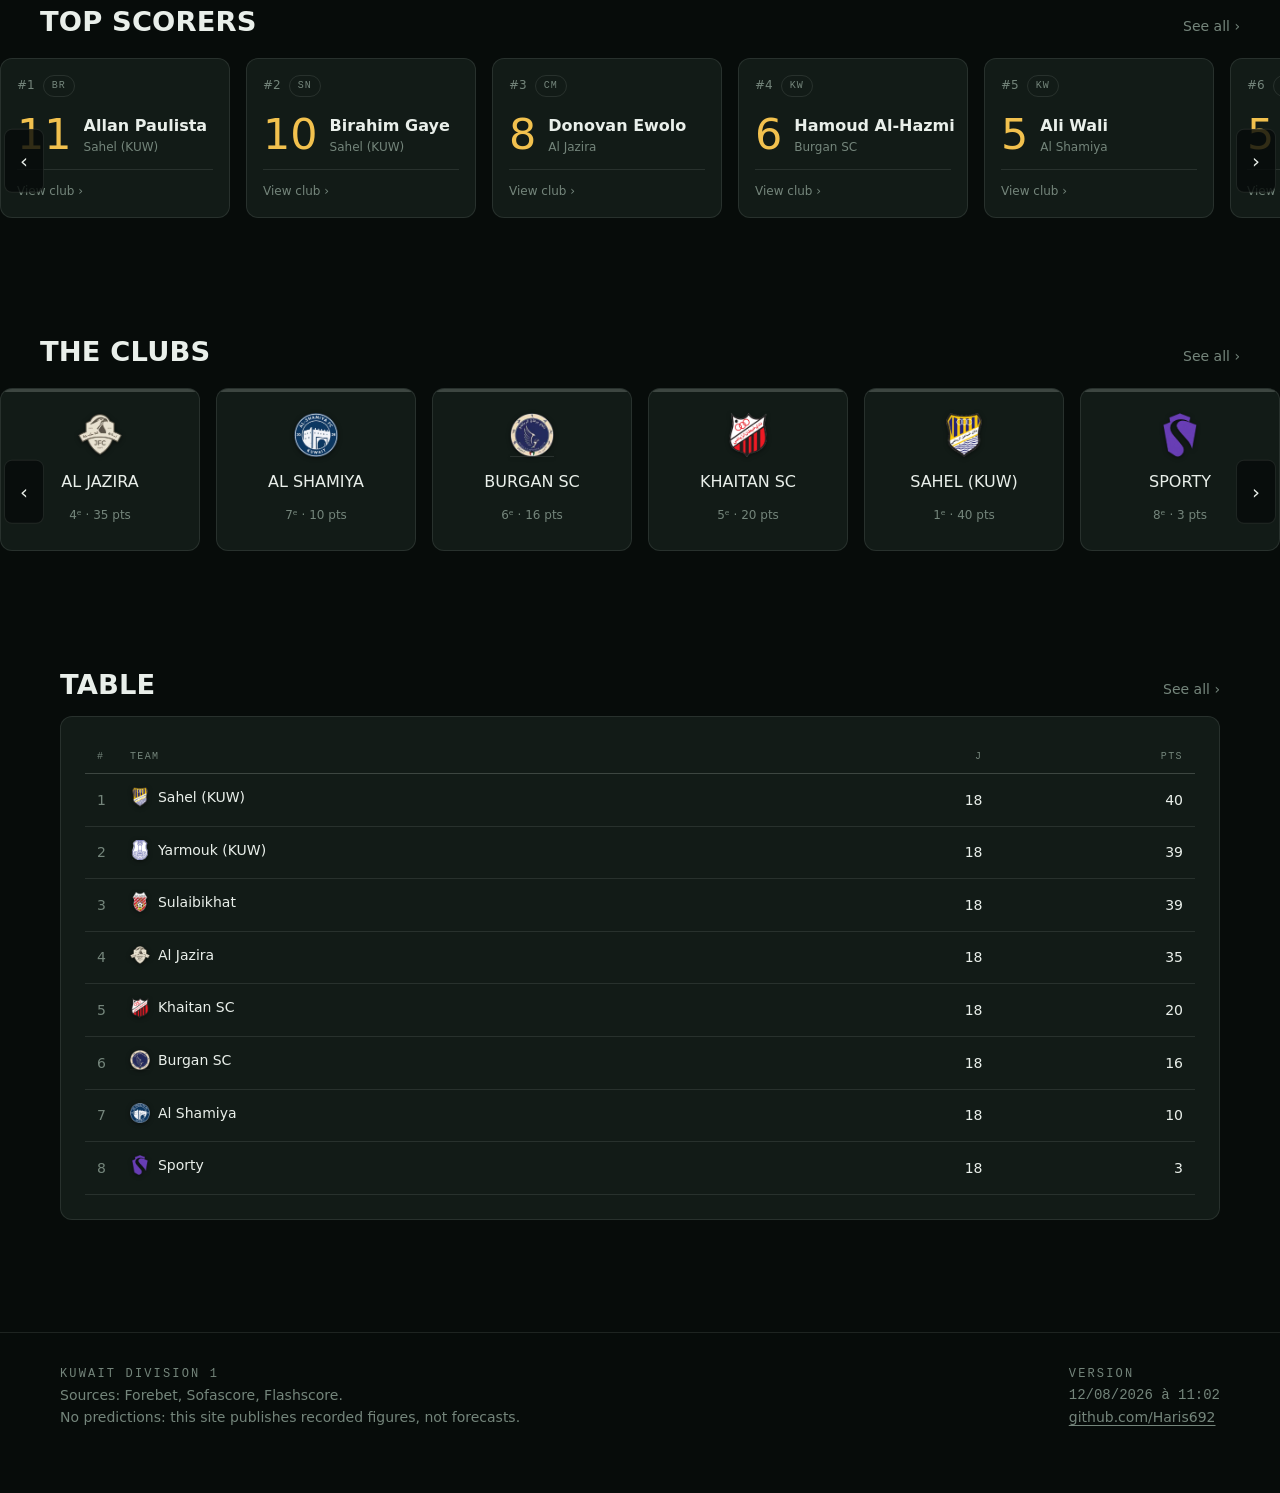
==== commit bd8e5333: "feat(compositions): la feuille de match, quand le club la publie Aucune source automatique n'en publ" ====
--- a/index.html
+++ b/index.html
@@ -10,10 +10,10 @@
 <meta property="og:description" content="Résultats, chronologies, statistiques et classement de la Division 1 koweïtienne, saison 25/26.">
 <meta property="og:type" content="website">
 <link rel="icon" href="data:image/svg+xml,<svg xmlns='http://www.w3.org/2000/svg' viewBox='0 0 32 32'><text y='26' font-size='26'>&#9917;</text></svg>">
-<link rel="stylesheet" href="assets/0fb2dc3dbc/css/tokens.css">
-<link rel="stylesheet" href="assets/0fb2dc3dbc/css/base.css">
-<link rel="stylesheet" href="assets/0fb2dc3dbc/css/components.css">
-<link rel="stylesheet" href="assets/0fb2dc3dbc/css/pages.css">
+<link rel="stylesheet" href="assets/5609b68a64/css/tokens.css">
+<link rel="stylesheet" href="assets/5609b68a64/css/base.css">
+<link rel="stylesheet" href="assets/5609b68a64/css/components.css">
+<link rel="stylesheet" href="assets/5609b68a64/css/pages.css">
 <!-- Le thème est posé AVANT le premier rendu : lu depuis le script principal,
      la page clignoterait en sombre puis basculerait en clair. -->
 <script>
@@ -72,7 +72,7 @@
     });
   })();
 </script>
-<script type="module" src="assets/0fb2dc3dbc/js/pages/home.js"></script>
+<script type="module" src="assets/5609b68a64/js/pages/home.js"></script>
 </head>
 <body>
 <main id="main"></main>
--- a/assets/5609b68a64/css/tokens.css
+++ b/assets/5609b68a64/css/tokens.css
@@ -0,0 +1,113 @@
+/* ============================================================================
+   JETONS — la seule source de vérité pour la couleur, la lettre et l'espace.
+   Aucune valeur brute ailleurs. Si une couleur n'est pas ici, elle n'existe pas.
+
+   DIRECTION : LE STADE À 19 H 25
+   Cette division ne joue qu'en soirée, sous les projecteurs. Le site est donc
+   sombre par défaut, et d'un noir qui tire sur le vert — celui d'une pelouse
+   éclairée de nuit — jamais d'un gris neutre. Un seul accent chaud, la couleur
+   du projecteur, tenu en réserve pour ce qui compte : un score, un direct.
+   ========================================================================= */
+
+:root {
+  color-scheme: dark;
+
+  /* --- surfaces : du plus profond au plus proche ------------------------ */
+  --ink-900: #070c0a;   /* le fond de page, la nuit derrière le stade */
+  --ink-800: #0c1310;   /* les sections */
+  --ink-700: #121b17;   /* les cartes */
+  --ink-600: #18231e;   /* ce qui se pose SUR une carte */
+  --ink-500: #1f2d27;   /* survol */
+
+  --line: rgba(233, 239, 234, 0.10);
+  --line-strong: rgba(233, 239, 234, 0.20);
+
+  /* --- encre : un blanc de projecteur, légèrement verdi --------------- */
+  --text: #e9efea;
+  --text-2: #a3b3aa;
+  --text-3: #74857b;
+
+  /* --- entités : paire validée dataviz, séparation CVD ΔE 26.8 ---------
+     Le domicile est TOUJOURS bleu, l'extérieur TOUJOURS orange. La couleur
+     suit l'équipe, jamais son rang ni son résultat. Ne pas y toucher. */
+  --home: #3987e5;
+  --away: #d95926;
+  --neutral-bar: #74857b;
+
+  /* --- signal ----------------------------------------------------------- */
+  --flood: #f2c14e;     /* le projecteur : score, direct, sélection */
+  --flood-ink: #1a1405; /* ce qu'on écrit SUR le projecteur */
+  --good: #3fbf6a;
+  --warn: #f2a33f;
+  --bad: #ff6b5e;
+  --live: #ff4438;
+
+  /* --- lettre -----------------------------------------------------------
+     Bahnschrift est le DIN livré avec Windows : la lettre des panneaux de
+     signalisation et des tableaux de stade, disponible sans rien télécharger.
+     Le site doit rester servable depuis un dossier, sans CDN. */
+  --display: "Bahnschrift", "DIN Alternate", "Oswald", "Roboto Condensed",
+             "Segoe UI Variable Display", system-ui, sans-serif;
+  --body: system-ui, -apple-system, "Segoe UI", Roboto, sans-serif;
+  --mono: "Cascadia Mono", ui-monospace, Consolas, "SF Mono", monospace;
+
+  /* Échelle fluide : le même rapport du téléphone au grand écran. */
+  --t--1: 0.75rem;
+  --t-0: 0.875rem;
+  --t-1: 1rem;
+  --t-2: clamp(1.05rem, 0.98rem + 0.35vw, 1.25rem);
+  --t-3: clamp(1.3rem, 1.15rem + 0.7vw, 1.75rem);
+  --t-4: clamp(1.75rem, 1.4rem + 1.6vw, 2.75rem);
+  --t-5: clamp(2.4rem, 1.7rem + 3.2vw, 4.5rem);
+  --t-6: clamp(3rem, 1.8rem + 5.6vw, 7rem);
+
+  /* --- espace : une seule progression, pas d'exception ------------------ */
+  --s-1: 4px;   --s-2: 8px;   --s-3: 12px;  --s-4: 16px;
+  --s-5: 24px;  --s-6: 32px;  --s-7: 48px;  --s-8: 64px;  --s-9: 96px;
+
+  --r-1: 4px; --r-2: 8px; --r-3: 12px; --r-4: 20px; --r-full: 999px;
+
+  --page: 1240px;       /* la largeur de lecture */
+  --gutter: clamp(16px, 4vw, 40px);
+
+  /* --- mouvement --------------------------------------------------------
+     Une seule courbe pour tout le site : sortie franche, arrivée posée. */
+  --ease: cubic-bezier(0.2, 0.7, 0.2, 1);
+  --fast: 120ms;
+  --mid: 220ms;
+  --slow: 380ms;
+
+  --lift: 0 1px 2px rgba(0,0,0,.4), 0 8px 24px -12px rgba(0,0,0,.7);
+  --lift-2: 0 2px 4px rgba(0,0,0,.5), 0 20px 48px -20px rgba(0,0,0,.85);
+
+  --z-nav: 100;
+  --z-board: 90;
+  --z-pop: 200;
+}
+
+/* Le clair n'est pas une inversion mécanique : les surfaces se réordonnent
+   (la carte devient plus claire que le fond) et l'ambre s'assombrit pour tenir
+   le contraste sur blanc. */
+:root[data-theme="light"] {
+  color-scheme: light;
+  --ink-900: #eef1ef;
+  --ink-800: #f5f7f5;
+  --ink-700: #ffffff;
+  --ink-600: #f7f9f7;
+  --ink-500: #eef2ef;
+  --line: rgba(11, 15, 13, 0.12);
+  --line-strong: rgba(11, 15, 13, 0.24);
+  --text: #0b0f0d;
+  --text-2: #4c5a52;
+  --text-3: #7b8a81;
+  --home: #2a78d6;
+  --away: #eb6834;
+  --flood: #8a5a00;
+  --flood-ink: #ffffff;
+  --good: #0a8f36;
+  --warn: #9a6200;
+  --bad: #cc3a2e;
+  --live: #d32b1e;
+  --lift: 0 1px 2px rgba(11,15,13,.06), 0 8px 24px -16px rgba(11,15,13,.25);
+  --lift-2: 0 2px 6px rgba(11,15,13,.08), 0 24px 48px -24px rgba(11,15,13,.3);
+}
--- a/assets/5609b68a64/css/base.css
+++ b/assets/5609b68a64/css/base.css
@@ -0,0 +1,114 @@
+/* ============================================================================
+   BASE — remise à zéro, lettre, accessibilité de plancher.
+   Rien de spécifique à un composant ici.
+   ========================================================================= */
+
+*, *::before, *::after { box-sizing: border-box; }
+
+html { -webkit-text-size-adjust: 100%; scroll-behavior: smooth; }
+
+body {
+  margin: 0;
+  background: var(--ink-900);
+  color: var(--text);
+  font: var(--t-1)/1.6 var(--body);
+  /* Un chiffre qui change ne doit jamais déplacer ses voisins : tout le site
+     est en chiffres tabulaires, pas seulement les tableaux. */
+  font-variant-numeric: tabular-nums;
+  -webkit-font-smoothing: antialiased;
+  text-rendering: optimizeLegibility;
+  overflow-x: hidden;
+}
+
+h1, h2, h3, h4 {
+  margin: 0;
+  font-family: var(--display);
+  font-weight: 600;
+  line-height: 1.05;
+  letter-spacing: 0.005em;
+  text-transform: uppercase;
+}
+h1 { font-size: var(--t-5); }
+h2 { font-size: var(--t-3); }
+h3 { font-size: var(--t-2); }
+
+p { margin: 0; }
+
+a { color: inherit; text-decoration: none; }
+a:hover { color: var(--flood); }
+
+img { max-width: 100%; display: block; }
+
+button, input, select, textarea { font: inherit; color: inherit; }
+button { background: none; border: 0; padding: 0; cursor: pointer; }
+
+/* Le focus doit être visible partout, et de la même façon partout : c'est le
+   seul repère de quelqu'un qui navigue au clavier. Une seule règle globale
+   vaut mieux que trente règles par composant qui finissent par diverger. */
+:focus-visible {
+  outline: 2px solid var(--flood);
+  outline-offset: 2px;
+  border-radius: var(--r-1);
+}
+:focus:not(:focus-visible) { outline: none; }
+
+/* Le lien d'évitement : premier élément tabulable de chaque page. */
+.skip {
+  position: absolute; left: var(--s-4); top: -100px;
+  background: var(--flood); color: var(--flood-ink);
+  padding: var(--s-3) var(--s-4); border-radius: var(--r-2);
+  font-family: var(--display); text-transform: uppercase;
+  z-index: var(--z-pop); transition: top var(--fast) var(--ease);
+}
+.skip:focus { top: var(--s-4); color: var(--flood-ink); }
+
+/* Réservé aux lecteurs d'écran : jamais utilisé pour cacher du décor. */
+.sr {
+  position: absolute; width: 1px; height: 1px; padding: 0; margin: -1px;
+  overflow: hidden; clip: rect(0 0 0 0); white-space: nowrap; border: 0;
+}
+
+::selection { background: var(--flood); color: var(--flood-ink); }
+
+/* Les barres de défilement des rails : discrètes, mais présentes — une zone
+   qui défile doit le dire. */
+.scroller { scrollbar-width: thin; scrollbar-color: var(--line-strong) transparent; }
+.scroller::-webkit-scrollbar { height: 6px; }
+.scroller::-webkit-scrollbar-track { background: transparent; }
+.scroller::-webkit-scrollbar-thumb {
+  background: var(--line-strong); border-radius: var(--r-full);
+}
+
+/* --- mise en page ---------------------------------------------------- */
+.page { width: min(var(--page), 100%); margin-inline: auto; padding-inline: var(--gutter); }
+.section { padding-block: var(--s-7); }
+.stack > * + * { margin-top: var(--s-4); }
+
+/* --- utilitaires de texte --------------------------------------------- */
+.eyebrow {
+  font-family: var(--mono); font-size: var(--t--1);
+  letter-spacing: 0.18em; text-transform: uppercase; color: var(--text-3);
+}
+.lede { color: var(--text-2); font-size: var(--t-1); max-width: 62ch; }
+.muted { color: var(--text-3); }
+.num { font-family: var(--display); font-variant-numeric: tabular-nums; }
+.mono { font-family: var(--mono); }
+.truncate { overflow: hidden; text-overflow: ellipsis; white-space: nowrap; }
+
+/* --- mouvement --------------------------------------------------------
+   Une seule entrée de page, jamais d'animation sur les données elles-mêmes :
+   un chiffre qui apparaît en fondu se lit moins vite. */
+@keyframes rise { from { opacity: 0; transform: translateY(10px); } }
+main { animation: rise var(--slow) var(--ease) both; }
+
+@keyframes pulse { 50% { opacity: 0.3; } }
+
+@media (prefers-reduced-motion: reduce) {
+  html { scroll-behavior: auto; }
+  *, *::before, *::after {
+    animation-duration: 0.01ms !important;
+    animation-iteration-count: 1 !important;
+    transition-duration: 0.01ms !important;
+    scroll-behavior: auto !important;
+  }
+}
--- a/assets/5609b68a64/css/components.css
+++ b/assets/5609b68a64/css/components.css
@@ -0,0 +1,323 @@
+/* ============================================================================
+   COMPOSANTS — tout ce qui se répète d'une page à l'autre.
+   Un composant = une classe racine. Pas de style contextuel « ce bouton mais
+   dans cette page » : c'est ce qui fait diverger deux pages avec le temps.
+   ========================================================================= */
+
+/* ---------------------------------------------------------------- barre haute
+   Elle ne bouge jamais, sur les six pages, et elle dit toujours où on est.
+   C'est le seul repère stable quand on navigue de match en club en classement. */
+.nav {
+  position: sticky; top: 0; z-index: var(--z-nav);
+  background: color-mix(in srgb, var(--ink-900) 88%, transparent);
+  backdrop-filter: blur(14px) saturate(140%);
+  border-bottom: 1px solid var(--line);
+}
+.nav__in {
+  width: min(var(--page), 100%); margin-inline: auto;
+  padding: var(--s-3) var(--gutter);
+  display: flex; align-items: center; gap: var(--s-5);
+}
+.brand {
+  display: flex; align-items: baseline; gap: var(--s-2);
+  font-family: var(--display); text-transform: uppercase;
+  letter-spacing: 0.02em; font-size: var(--t-2); white-space: nowrap;
+}
+.brand b { color: var(--flood); font-weight: 600; }
+.brand span { font-size: var(--t--1); color: var(--text-3); letter-spacing: 0.14em; }
+
+.nav__links { display: flex; gap: var(--s-1); margin-inline-start: auto; }
+.nav__link {
+  font-family: var(--display); font-size: var(--t-0);
+  text-transform: uppercase; letter-spacing: 0.07em;
+  color: var(--text-3); padding: var(--s-2) var(--s-3);
+  border-radius: var(--r-2); position: relative;
+  transition: color var(--fast) var(--ease), background var(--fast) var(--ease);
+}
+.nav__link:hover { color: var(--text); background: var(--ink-700); }
+.nav__link[aria-current="page"] { color: var(--text); }
+.nav__link[aria-current="page"]::after {
+  content: ""; position: absolute; left: var(--s-3); right: var(--s-3);
+  bottom: -1px; height: 2px; background: var(--flood); border-radius: 2px;
+}
+.nav__tools { display: flex; gap: var(--s-2); align-items: center; }
+
+/* Sous 900 px les liens passent sous la marque et défilent latéralement :
+   un menu à tiroir cacherait la navigation d'un site qui n'a que six pages. */
+@media (max-width: 900px) {
+  .nav__in { flex-wrap: wrap; gap: var(--s-3); }
+  .nav__links {
+    order: 3; width: 100%; margin-inline-start: 0;
+    overflow-x: auto; padding-bottom: var(--s-1);
+  }
+  .nav__tools { margin-inline-start: auto; }
+}
+
+/* --------------------------------------------------------------- commandes */
+.btn {
+  display: inline-flex; align-items: center; gap: var(--s-2);
+  font-family: var(--display); font-size: var(--t-0);
+  text-transform: uppercase; letter-spacing: 0.06em;
+  padding: var(--s-2) var(--s-4); border-radius: var(--r-2);
+  border: 1px solid var(--line-strong); color: var(--text);
+  background: var(--ink-700);
+  transition: background var(--fast) var(--ease), border-color var(--fast) var(--ease),
+              transform var(--fast) var(--ease);
+}
+.btn:hover { background: var(--ink-500); border-color: var(--text-3); color: var(--text); }
+.btn:active { transform: translateY(1px); }
+.btn--primary {
+  background: var(--flood); color: var(--flood-ink); border-color: var(--flood);
+}
+.btn--primary:hover { background: var(--flood); color: var(--flood-ink); filter: brightness(1.08); }
+.btn--ghost { background: none; }
+.btn--sm { padding: var(--s-1) var(--s-3); font-size: var(--t--1); }
+.btn[aria-busy="true"] { opacity: 0.6; cursor: progress; }
+
+select.btn { padding-inline-end: var(--s-3); }
+
+/* ------------------------------------------------------------------- carte */
+.card {
+  background: var(--ink-700); border: 1px solid var(--line);
+  border-radius: var(--r-3); padding: var(--s-5);
+}
+.card__head {
+  display: flex; align-items: baseline; gap: var(--s-3);
+  flex-wrap: wrap; margin-bottom: var(--s-4);
+}
+.card__head h2, .card__head h3 { font-size: var(--t-2); }
+
+/* La note de méthode : chaque bloc dit ce qu'il sait, d'où ça vient et ce qui
+   manque — mais seulement quand on le demande. Déplié partout, ce serait plus
+   de commentaire que de données. */
+.note { margin-top: var(--s-3); }
+.note > summary {
+  display: inline-flex; align-items: center; gap: var(--s-2);
+  font-size: var(--t--1); color: var(--text-3); cursor: pointer;
+  list-style: none; width: max-content;
+}
+.note > summary::-webkit-details-marker { display: none; }
+.note > summary::before {
+  content: "?"; font-family: var(--mono); font-size: 10px; line-height: 1;
+  width: 15px; height: 15px; border: 1px solid var(--line-strong);
+  border-radius: var(--r-full); display: grid; place-items: center;
+}
+.note > summary:hover { color: var(--text-2); }
+.note p { margin-top: var(--s-2); font-size: var(--t-0); color: var(--text-2); max-width: 66ch; }
+
+/* ------------------------------------------------------------------ écusson */
+.crest {
+  width: 28px; height: 28px; object-fit: contain; flex: none;
+  filter: drop-shadow(0 1px 2px rgba(0,0,0,.5));
+}
+.crest--lg { width: 44px; height: 44px; }
+.crest--xl { width: clamp(56px, 9vw, 96px); height: clamp(56px, 9vw, 96px); }
+.crest--sm { width: 20px; height: 20px; }
+/* Un club sans écusson récupéré garde sa place : une pastille à ses initiales
+   plutôt qu'un trou dans l'alignement. */
+.crest--none {
+  display: grid; place-items: center; border-radius: var(--r-full);
+  background: var(--ink-600); color: var(--text-3);
+  font-family: var(--display); font-size: var(--t--1);
+}
+
+.team-chip { display: inline-flex; align-items: center; gap: var(--s-2); min-width: 0; }
+.team-chip__name { font-weight: 600; }
+
+/* ------------------------------------------------------------------ pastille */
+.badge {
+  display: inline-flex; align-items: center; gap: var(--s-1);
+  font-family: var(--mono); font-size: 10px; letter-spacing: 0.1em;
+  text-transform: uppercase; color: var(--text-3);
+  border: 1px solid var(--line); border-radius: var(--r-full);
+  padding: 2px var(--s-2); white-space: nowrap;
+}
+.badge--flood { color: var(--flood); border-color: var(--flood); }
+/* Donnée venue du club lui-même, pas d'une source collectée. Discret : c'est
+   une mention d'origine, pas une distinction. */
+.badge--club { color: var(--text-2); border-color: var(--line); }
+.badge--live { color: var(--live); border-color: var(--live); }
+.badge--live::before {
+  content: ""; width: 6px; height: 6px; border-radius: 50%;
+  background: var(--live); animation: pulse 1.6s ease-in-out infinite;
+}
+.badge--solid { background: var(--ink-600); border-color: transparent; color: var(--text-2); }
+
+/* Le marqueur « en cours » : il se pose au-dessus de l'heure, clignote en
+   rouge, et ne ressemble à aucune autre pastille du site — c'est le seul
+   élément qui change tout seul, il a le droit d'attirer l'œil.
+   Le clignotement s'arrête si la personne a demandé moins d'animations : c'est
+   le rouge qui porte l'information, le battement n'est qu'un renfort. */
+.live-mark {
+  display: inline-flex; align-items: center; gap: 5px;
+  font-family: var(--mono); font-size: var(--t--1);
+  letter-spacing: 0.16em; text-transform: uppercase;
+  color: var(--live); animation: blink 1.3s ease-in-out infinite;
+  cursor: help;
+}
+.live-mark__dot {
+  width: 7px; height: 7px; border-radius: 50%; background: var(--live);
+  box-shadow: 0 0 0 3px color-mix(in srgb, var(--live) 22%, transparent);
+}
+@keyframes blink { 50% { opacity: 0.28; } }
+
+/* Le marqueur se pose au-dessus de l'heure et reste centré sur elle. Sans
+   marqueur, l'empilement ne laisse aucune place vide : l'heure d'une rencontre
+   à venir garde exactement la hauteur du score de sa voisine. */
+.kick-stack {
+  display: inline-flex; flex-direction: column; align-items: center;
+  gap: 2px; line-height: 1;
+}
+
+.dot { width: 9px; height: 9px; border-radius: 50%; flex: none; display: inline-block; }
+.dot--home { background: var(--home); }
+.dot--away { background: var(--away); }
+
+/* ------------------------------------------------------------- rail (Netflix)
+   Une rangée qui défile latéralement, avec accroche. C'est le seul emprunt
+   assumé aux plateformes vidéo, et il tient parce qu'on a de quoi la remplir :
+   84 rencontres, 8 clubs, 50 buteurs. Un rail de trois cartes serait ridicule —
+   les composants qui n'ont pas assez de contenu passent en grille. */
+.rail { position: relative; }
+.rail__head {
+  display: flex; align-items: baseline; gap: var(--s-3);
+  margin-bottom: var(--s-4); padding-inline: var(--gutter);
+}
+.rail__head h2 { font-size: var(--t-3); }
+.rail__more { margin-inline-start: auto; font-size: var(--t-0); color: var(--text-3); }
+.rail__more:hover { color: var(--flood); }
+.rail__track {
+  display: flex; gap: var(--s-4); overflow-x: auto; overscroll-behavior-x: contain;
+  scroll-snap-type: x proximity; padding: var(--s-1) var(--gutter) var(--s-5);
+}
+.rail__track > * { scroll-snap-align: start; flex: none; }
+/* Les flèches ne remplacent pas le défilement, elles le rendent visible à la
+   souris. Cachées au clavier et au tactile, qui ont déjà mieux. */
+.rail__arrow {
+  position: absolute; top: 50%; translate: 0 -30%;
+  width: 40px; height: 64px; display: none; place-items: center;
+  background: color-mix(in srgb, var(--ink-900) 82%, transparent);
+  border: 1px solid var(--line); border-radius: var(--r-2);
+  color: var(--text); font-size: var(--t-2); z-index: 2;
+  transition: background var(--fast) var(--ease);
+}
+.rail__arrow:hover { background: var(--ink-600); }
+.rail__arrow[hidden] { display: none; }
+.rail__arrow--prev { left: 4px; }
+.rail__arrow--next { right: 4px; }
+@media (hover: hover) and (min-width: 900px) { .rail__arrow { display: grid; } }
+
+/* --------------------------------------------------------- carte rencontre */
+.fixture {
+  width: 280px; background: var(--ink-700); border: 1px solid var(--line);
+  border-radius: var(--r-3); padding: var(--s-4); display: block;
+  transition: transform var(--mid) var(--ease), border-color var(--mid) var(--ease),
+              box-shadow var(--mid) var(--ease), background var(--mid) var(--ease);
+}
+.fixture:hover, .fixture:focus-visible {
+  transform: translateY(-3px); border-color: var(--line-strong);
+  box-shadow: var(--lift-2); background: var(--ink-600); color: var(--text);
+}
+.fixture__top {
+  display: flex; align-items: center; gap: var(--s-2);
+  margin-bottom: var(--s-4); font-size: var(--t--1); color: var(--text-3);
+}
+.fixture__side {
+  display: flex; align-items: center; gap: var(--s-3); padding-block: var(--s-1);
+}
+.fixture__side .name { flex: 1; min-width: 0; font-weight: 600; }
+.fixture__side .score {
+  font-family: var(--display); font-size: var(--t-2); min-width: 1.4ch; text-align: right;
+}
+/* Le perdant s'efface d'un cran : on lit le résultat sans lire les chiffres. */
+.fixture__side--lost { color: var(--text-3); }
+.fixture__side--lost .score { color: var(--text-3); }
+.fixture__foot {
+  margin-top: var(--s-3); padding-top: var(--s-3); border-top: 1px solid var(--line);
+  font-size: var(--t--1); color: var(--text-3);
+  display: flex; align-items: center; gap: var(--s-2);
+}
+.fixture__kick { font-family: var(--display); font-size: var(--t-3); color: var(--text-2); }
+
+/* ------------------------------------------------------------- carte club */
+.club {
+  width: 200px; border-radius: var(--r-3); border: 1px solid var(--line);
+  background: var(--ink-700); padding: var(--s-5) var(--s-4);
+  display: grid; justify-items: center; gap: var(--s-3); text-align: center;
+  transition: transform var(--mid) var(--ease), box-shadow var(--mid) var(--ease),
+              border-color var(--mid) var(--ease);
+  position: relative; overflow: hidden;
+}
+/* La couleur du club ne teinte que ce voile, jamais un graphique : deux clubs
+   peuvent partager une teinte, et une couleur de club peut être blanche. */
+.club::before {
+  content: ""; position: absolute; inset: 0 0 auto; height: 3px;
+  background: var(--club, var(--line-strong));
+}
+.club:hover, .club:focus-visible {
+  transform: translateY(-4px); box-shadow: var(--lift-2);
+  border-color: var(--line-strong); color: var(--text);
+}
+.club__name { font-family: var(--display); font-size: var(--t-1); text-transform: uppercase; }
+.club__meta { font-size: var(--t--1); color: var(--text-3); }
+
+/* ------------------------------------------------------------------ tableau */
+.table { width: 100%; border-collapse: collapse; font-size: var(--t-0); }
+.table th {
+  text-align: left; font-family: var(--mono); font-size: 10px;
+  letter-spacing: 0.14em; text-transform: uppercase; color: var(--text-3);
+  font-weight: 400; padding: var(--s-2) var(--s-3); border-bottom: 1px solid var(--line-strong);
+}
+.table td { padding: var(--s-3); border-bottom: 1px solid var(--line); }
+.table tbody tr { transition: background var(--fast) var(--ease); }
+.table tbody tr:hover { background: var(--ink-600); }
+.table .n { text-align: right; font-variant-numeric: tabular-nums; }
+.table .rank { color: var(--text-3); width: 2.5ch; text-align: right; font-family: var(--display); }
+.table__wrap { overflow-x: auto; }
+
+/* Les places qui comptent, marquées à gauche plutôt que par une couleur de
+   fond : le classement reste lisible en noir et blanc. */
+.table tr[data-zone="up"] td:first-child { box-shadow: inset 3px 0 0 var(--good); }
+.table tr[data-zone="down"] td:first-child { box-shadow: inset 3px 0 0 var(--bad); }
+.table tr[data-highlight] td { background: color-mix(in srgb, var(--flood) 10%, transparent); }
+
+/* ------------------------------------------------------------- barre comparée */
+.h2h { display: grid; grid-template-columns: 4.5ch 1fr minmax(9ch, auto) 1fr 4.5ch; gap: var(--s-2) var(--s-3); align-items: center; }
+.h2h__label { text-align: center; font-size: var(--t--1); color: var(--text-2); }
+.h2h__bar { height: 8px; border-radius: var(--r-full); background: var(--ink-600); overflow: hidden; display: flex; }
+.h2h__bar--home { justify-content: flex-end; }
+.h2h__fill { height: 100%; border-radius: var(--r-full); }
+.h2h__fill--home { background: var(--home); }
+.h2h__fill--away { background: var(--away); }
+.h2h__v { font-family: var(--display); font-size: var(--t-0); }
+.h2h__v--l { text-align: right; }
+.h2h__group {
+  grid-column: 1 / -1; margin-top: var(--s-4); font-family: var(--mono);
+  font-size: 10px; letter-spacing: 0.14em; text-transform: uppercase; color: var(--text-3);
+}
+
+/* -------------------------------------------------------------- états vides */
+.empty {
+  display: grid; gap: var(--s-3); justify-items: start;
+  padding: var(--s-6); border: 1px dashed var(--line-strong);
+  border-radius: var(--r-3); color: var(--text-2);
+}
+.empty h3 { font-size: var(--t-2); color: var(--text); }
+
+/* Le squelette : ce qui s'affiche pendant que les données arrivent. Il a la
+   FORME du contenu attendu, pas une roue qui tourne — la page ne doit pas
+   sauter quand les vraies valeurs se posent. */
+.skel {
+  background: linear-gradient(90deg, var(--ink-700), var(--ink-600), var(--ink-700));
+  background-size: 200% 100%; border-radius: var(--r-2);
+  animation: shimmer 1.4s linear infinite;
+}
+@keyframes shimmer { to { background-position: -200% 0; } }
+
+/* -------------------------------------------------------------------- pied */
+.foot {
+  border-top: 1px solid var(--line); margin-top: var(--s-8);
+  padding-block: var(--s-6) var(--s-8); color: var(--text-3); font-size: var(--t-0);
+}
+.foot__grid { display: flex; flex-wrap: wrap; gap: var(--s-5); justify-content: space-between; }
+.foot a { text-decoration: underline; text-underline-offset: 3px; }
--- a/assets/5609b68a64/css/pages.css
+++ b/assets/5609b68a64/css/pages.css
@@ -0,0 +1,287 @@
+/* ============================================================================
+   PAGES — ce qui n'existe qu'à un endroit. Tout ce qui se répète est dans
+   components.css ; si un bloc d'ici commence à servir deux fois, il déménage.
+   ========================================================================= */
+
+/* ------------------------------------------------------------------ la une
+   L'ouverture du site. Ce que voit un club koweïtien à la première seconde :
+   une rencontre, en grand, avec son score. Pas un tableau de bord. */
+.hero {
+  position: relative; overflow: hidden;
+  border-bottom: 1px solid var(--line);
+  padding-block: clamp(var(--s-6), 7vw, var(--s-9));
+}
+/* Deux halos aux couleurs des deux camps, très dilués : l'ambiance d'un stade
+   éclairé, sans jamais teinter un chiffre. */
+.hero::before, .hero::after {
+  content: ""; position: absolute; inset-block: -40%; width: 60%;
+  filter: blur(90px); opacity: 0.5; pointer-events: none;
+}
+.hero::before { left: -15%; background: radial-gradient(circle, var(--home), transparent 62%); }
+.hero::after { right: -15%; background: radial-gradient(circle, var(--away), transparent 62%); }
+/* Sur fond clair, la même opacité vire au pastel et affaiblit le texte :
+   les halos se retirent nettement. */
+:root[data-theme="light"] .hero::before,
+:root[data-theme="light"] .hero::after { opacity: 0.22; }
+:root[data-theme="light"] .club-hero::before { opacity: 0.2; }
+.hero__in { position: relative; }
+.hero__meta { display: flex; flex-wrap: wrap; gap: var(--s-3); align-items: center; margin-bottom: var(--s-5); }
+.hero__grid {
+  display: grid; grid-template-columns: 1fr auto 1fr;
+  align-items: center; gap: clamp(var(--s-3), 3vw, var(--s-7));
+}
+.hero__team { display: grid; justify-items: center; gap: var(--s-3); text-align: center; min-width: 0; }
+.hero__name {
+  font-family: var(--display); font-size: var(--t-4); text-transform: uppercase;
+  line-height: 1; overflow-wrap: anywhere;
+}
+.hero__rank { font-size: var(--t--1); color: var(--text-2); }
+.hero__score {
+  font-family: var(--display); font-size: var(--t-6); line-height: 0.9;
+  color: var(--flood); white-space: nowrap; letter-spacing: 0.01em;
+}
+.hero__score .sep { color: var(--text-3); margin-inline: 0.12em; }
+.hero__kick { font-family: var(--display); font-size: var(--t-4); color: var(--text-2); }
+.hero__cta { margin-top: var(--s-6); display: flex; flex-wrap: wrap; gap: var(--s-3); }
+.hero__line {
+  margin-top: var(--s-5); display: flex; flex-wrap: wrap; gap: var(--s-2) var(--s-4);
+  font-size: var(--t-0); color: var(--text-2);
+}
+.hero__line b { color: var(--text); font-weight: 600; }
+@media (max-width: 700px) {
+  .hero__name { font-size: var(--t-2); }
+  .hero__grid { gap: var(--s-2); }
+}
+
+/* Plusieurs rencontres à la une — le cas normal : une journée de cette division
+   se joue en deux à quatre matchs le même soir. Chacune garde un panneau
+   entier, cliquable d'un bout à l'autre. Aucune n'est reléguée derrière une
+   autre : elles ont toutes eu lieu ce soir-là. */
+.hero__matches {
+  display: grid; gap: var(--s-4);
+  grid-template-columns: repeat(auto-fit, minmax(320px, 1fr));
+}
+.hmatch {
+  display: block; padding: var(--s-4) var(--s-5);
+  background: color-mix(in srgb, var(--ink-700) 72%, transparent);
+  backdrop-filter: blur(6px);
+  border: 1px solid var(--line); border-radius: var(--r-3);
+  transition: transform var(--mid) var(--ease), border-color var(--mid) var(--ease),
+              box-shadow var(--mid) var(--ease);
+}
+a.hmatch:hover, a.hmatch:focus-visible {
+  transform: translateY(-3px); border-color: var(--line-strong);
+  box-shadow: var(--lift-2); color: var(--text);
+}
+.hmatch__top {
+  display: flex; align-items: center; gap: var(--s-2);
+  font-size: var(--t--1); color: var(--text-3); margin-bottom: var(--s-3);
+}
+.hmatch__grid {
+  display: grid; grid-template-columns: 1fr auto 1fr;
+  align-items: center; gap: var(--s-3);
+}
+.hmatch__side { display: grid; justify-items: center; gap: var(--s-2); min-width: 0; text-align: center; }
+.hmatch__name {
+  font-family: var(--display); font-size: var(--t-1); text-transform: uppercase;
+  line-height: 1.1; overflow-wrap: anywhere;
+}
+.hmatch__score { font-family: var(--display); font-size: var(--t-4); color: var(--flood); white-space: nowrap; }
+.hmatch__score .sep { color: var(--text-3); margin-inline: 0.1em; }
+.hmatch__kick { font-family: var(--display); font-size: var(--t-3); color: var(--text-2); }
+.hmatch__line {
+  margin-top: var(--s-3); padding-top: var(--s-3); border-top: 1px solid var(--line);
+  display: flex; flex-wrap: wrap; gap: var(--s-1) var(--s-3);
+  font-size: var(--t--1); color: var(--text-2);
+}
+.hmatch__line b { color: var(--text); font-weight: 600; }
+
+/* ------------------------------------------------------------------ chiffres */
+.stats-strip {
+  display: grid; grid-template-columns: repeat(auto-fit, minmax(150px, 1fr));
+  gap: var(--s-4);
+}
+.stat {
+  background: var(--ink-700); border: 1px solid var(--line);
+  border-radius: var(--r-3); padding: var(--s-4) var(--s-5);
+}
+.stat__v { font-size: var(--t-4); line-height: 1; }
+.stat__l { font-size: var(--t--1); color: var(--text-2); margin-top: var(--s-2); }
+.stat__n { font-size: var(--t--1); color: var(--text-3); }
+
+.grid-cards {
+  display: grid; gap: var(--s-4);
+  grid-template-columns: repeat(auto-fill, minmax(200px, 1fr));
+}
+.grid-cards > * { width: auto; }
+
+.scorer { display: flex; align-items: center; gap: var(--s-3); }
+.scorer__g { font-size: var(--t-4); line-height: 1; color: var(--flood); }
+.scorer__n { font-weight: 600; }
+
+/* ----------------------------------------------------------- page rencontre */
+.board {
+  position: sticky; top: 57px; z-index: var(--z-board);
+  background: var(--ink-900); border-bottom: 1px solid var(--line);
+  box-shadow: 0 10px 20px -18px rgba(0,0,0,.9);
+}
+.board__in { padding-block: var(--s-3); }
+.board__line { display: grid; grid-template-columns: 1fr auto 1fr; align-items: center; gap: var(--s-4); }
+.board__team { display: flex; align-items: center; gap: var(--s-3); min-width: 0; }
+.board__team--away { flex-direction: row-reverse; text-align: right; }
+.board__name { font-family: var(--display); font-size: var(--t-2); text-transform: uppercase; }
+.board__score { font-family: var(--display); font-size: var(--t-4); color: var(--flood); white-space: nowrap; }
+.board__score .sep { color: var(--text-3); margin-inline: 0.1em; }
+.board__meta { margin-top: var(--s-2); display: flex; flex-wrap: wrap; gap: var(--s-2) var(--s-4); font-size: var(--t--1); color: var(--text-3); }
+@media (max-width: 640px) { .board { top: 106px; } .board__name { font-size: var(--t-0); } }
+
+.tabs { display: flex; gap: var(--s-1); border-bottom: 1px solid var(--line); overflow-x: auto; }
+.tab {
+  font-family: var(--display); font-size: var(--t-0); text-transform: uppercase;
+  letter-spacing: 0.06em; color: var(--text-3); white-space: nowrap;
+  padding: var(--s-3) var(--s-4); border-bottom: 2px solid transparent;
+  transition: color var(--fast) var(--ease);
+}
+.tab:hover { color: var(--text-2); }
+.tab[aria-selected="true"] { color: var(--text); border-bottom-color: var(--flood); }
+
+/* --- le fil du match : la signature du projet -------------------------
+   Personne d'autre ne publie les buteurs de cette division. Depuis qu'ils sont
+   nommés ET minutés, le match tient sur une ligne de temps. C'est le seul
+   endroit du site où l'on dépense de l'emphase. */
+.tl__track {
+  position: relative; height: 104px; border-radius: var(--r-2);
+  background: linear-gradient(180deg, transparent 0 8%,
+    color-mix(in srgb, var(--ink-600) 80%, transparent) 8% 92%, transparent 92%);
+}
+.tl__track::after {
+  content: ""; position: absolute; inset-inline: 0; top: 50%;
+  border-top: 1px solid var(--line-strong);
+}
+.tl__q { position: absolute; top: 14%; bottom: 14%; width: 1px; background: var(--line); }
+.tl__half { position: absolute; top: 4%; bottom: 4%; width: 1px; background: var(--line-strong); }
+.tl__mk {
+  position: absolute; translate: -50% 0; display: flex; flex-direction: column;
+  align-items: center; gap: var(--s-1);
+}
+.tl__mk--home { top: 10px; }
+.tl__mk--away { bottom: 10px; flex-direction: column-reverse; }
+.tl__pip { width: 13px; height: 13px; border-radius: 50%; box-shadow: 0 0 0 3px var(--ink-700); }
+.tl__mk--home .tl__pip { background: var(--home); }
+.tl__mk--away .tl__pip { background: var(--away); }
+.tl__mk--card .tl__pip { width: 8px; height: 11px; border-radius: 2px; background: var(--flood); opacity: .75; }
+.tl__mk--red .tl__pip { background: var(--bad); opacity: 1; }
+.tl__stamp { font-family: var(--mono); font-size: 11px; color: var(--text-2); white-space: nowrap; }
+.tl__stamp .at { color: var(--flood); }
+.tl__scale { display: flex; justify-content: space-between; font-family: var(--mono); font-size: 10px; color: var(--text-3); margin-top: var(--s-2); }
+.tl__who { margin-top: var(--s-4); display: flex; flex-wrap: wrap; gap: var(--s-2) var(--s-5); font-size: var(--t-0); color: var(--text-2); }
+.tl__who b { color: var(--text); }
+.tl__who .dot { margin-inline-end: var(--s-2); }
+
+/* --- homme du match --- */
+.motm { display: grid; gap: var(--s-4); }
+.motm__row { display: flex; gap: var(--s-3); align-items: baseline; }
+.motm__head { display: flex; flex-wrap: wrap; align-items: baseline; gap: var(--s-2); }
+.motm__why { font-size: var(--t-0); color: var(--text-2); max-width: 62ch; }
+
+/* --- possession --- */
+.poss { display: flex; height: 10px; border-radius: var(--r-full); overflow: hidden; }
+.poss span:first-child { background: var(--home); }
+.poss span:last-child { background: var(--away); }
+.poss__row { display: flex; justify-content: space-between; font-size: var(--t-0); margin-bottom: var(--s-2); }
+
+/* ----------------------------------------------------------------- page club */
+.club-hero { position: relative; overflow: hidden; border-bottom: 1px solid var(--line); padding-block: var(--s-7); }
+.club-hero::before {
+  content: ""; position: absolute; inset-block: -60%; left: -10%; width: 55%;
+  background: radial-gradient(circle, var(--club, var(--home)), transparent 62%);
+  filter: blur(100px); opacity: .45; pointer-events: none;
+}
+.club-hero__in { position: relative; display: flex; flex-wrap: wrap; gap: var(--s-5); align-items: center; }
+.club-hero__title h1 { font-size: var(--t-4); }
+
+.squad { display: grid; gap: var(--s-5); grid-template-columns: repeat(auto-fit, minmax(240px, 1fr)); }
+.squad__grp { font-family: var(--mono); font-size: 10px; letter-spacing: .14em; text-transform: uppercase; color: var(--text-3); margin-bottom: var(--s-2); }
+.player { display: flex; align-items: center; gap: var(--s-3); padding: var(--s-2) 0; border-bottom: 1px solid var(--line); }
+.player__no { font-family: var(--display); color: var(--text-3); width: 2.5ch; text-align: right; }
+.player__n { flex: 1; min-width: 0; }
+.player__g { font-family: var(--display); color: var(--flood); }
+
+/* Feuille de match. Un joueur que la source ne connaît pas n'a pas de fiche :
+   il garde exactement la même ligne, sans l'affordance du lien — rien ne doit
+   suggérer qu'il y a quelque chose à cliquer. */
+.player--flat { color: inherit; cursor: default; }
+.sheet__mark {
+  font-family: var(--mono); font-size: 9px; line-height: 1;
+  padding: 3px 4px; border: 1px solid var(--line); border-radius: 3px;
+  color: var(--text-3);
+}
+
+/* --------------------------------------------------------------- calendrier */
+.day { margin-top: var(--s-6); }
+.day__h {
+  display: flex; align-items: baseline; gap: var(--s-3);
+  font-family: var(--display); text-transform: uppercase; font-size: var(--t-1);
+  padding-bottom: var(--s-2); border-bottom: 1px solid var(--line);
+}
+.row-fx {
+  display: grid; grid-template-columns: 5.5ch 1fr auto; gap: var(--s-3);
+  align-items: center; padding: var(--s-3) var(--s-2); border-bottom: 1px solid var(--line);
+  transition: background var(--fast) var(--ease);
+}
+.row-fx:hover { background: var(--ink-700); color: var(--text); }
+.row-fx__t { font-family: var(--mono); font-size: var(--t--1); color: var(--text-3); }
+.row-fx__m { display: flex; align-items: center; gap: var(--s-3); flex-wrap: wrap; min-width: 0; }
+.row-fx__s { font-family: var(--display); font-size: var(--t-1); }
+.filters { display: flex; flex-wrap: wrap; gap: var(--s-2); margin-bottom: var(--s-5); }
+
+/* ------------------------------------------------------------ page joueur
+   ⚠️ Pas de radar à cinq axes ici, et ce n'est pas un oubli : aucune source ne
+   publie de note, de minutes, de passes ni de tacles sur cette division. Un
+   radar bâti sur les seuls buts serait une décoration qui ment. Ce que la page
+   montre est vrai, et une partie — le profil de buteur — est calculée par nous
+   depuis les chronologies. */
+.photo {
+  width: 44px; height: 44px; border-radius: var(--r-full); flex: none;
+  object-fit: cover; background: var(--ink-600);
+}
+.photo--lg { width: 64px; height: 64px; }
+.photo--xl { width: clamp(84px, 12vw, 128px); height: clamp(84px, 12vw, 128px); }
+.photo--sm { width: 30px; height: 30px; }
+.photo--none {
+  display: grid; place-items: center; font-family: var(--display);
+  color: var(--text-3); font-size: var(--t-0); letter-spacing: .02em;
+}
+.photo--xl.photo--none { font-size: var(--t-3); }
+
+.player__ar { font-size: var(--t-2); color: var(--text-2); margin-top: var(--s-1); }
+
+/* Un joueur d'un effectif est un lien : il mène à sa fiche. */
+a.player { transition: background var(--fast) var(--ease); border-radius: var(--r-1); }
+a.player:hover { background: var(--ink-600); color: var(--text); }
+
+/* Quand il marque : six tranches de quinze minutes. Un histogramme, pas un
+   radar — c'est une distribution, et une distribution se lit en barres. */
+.mins { display: flex; align-items: flex-end; gap: var(--s-3); height: 160px; }
+.mins__col { flex: 1; display: flex; flex-direction: column; justify-content: flex-end;
+             height: 100%; text-align: center; }
+.mins__bar {
+  background: linear-gradient(180deg, var(--flood),
+              color-mix(in srgb, var(--flood) 45%, transparent));
+  border-radius: var(--r-1) var(--r-1) 0 0; min-height: 2px; position: relative;
+}
+.mins__n {
+  position: absolute; inset-inline: 0; top: -18px;
+  font-family: var(--display); font-size: var(--t-0); color: var(--text);
+}
+.mins__l { font-family: var(--mono); font-size: 10px; color: var(--text-3);
+           margin-top: var(--s-2); }
+
+.rivals { display: grid; gap: var(--s-1); }
+.rivals__row {
+  display: flex; align-items: center; gap: var(--s-3);
+  padding: var(--s-2); border-radius: var(--r-2);
+  transition: background var(--fast) var(--ease);
+}
+.rivals__row:hover { background: var(--ink-600); color: var(--text); }
+.rivals__row b { margin-inline-start: auto; color: var(--flood); }
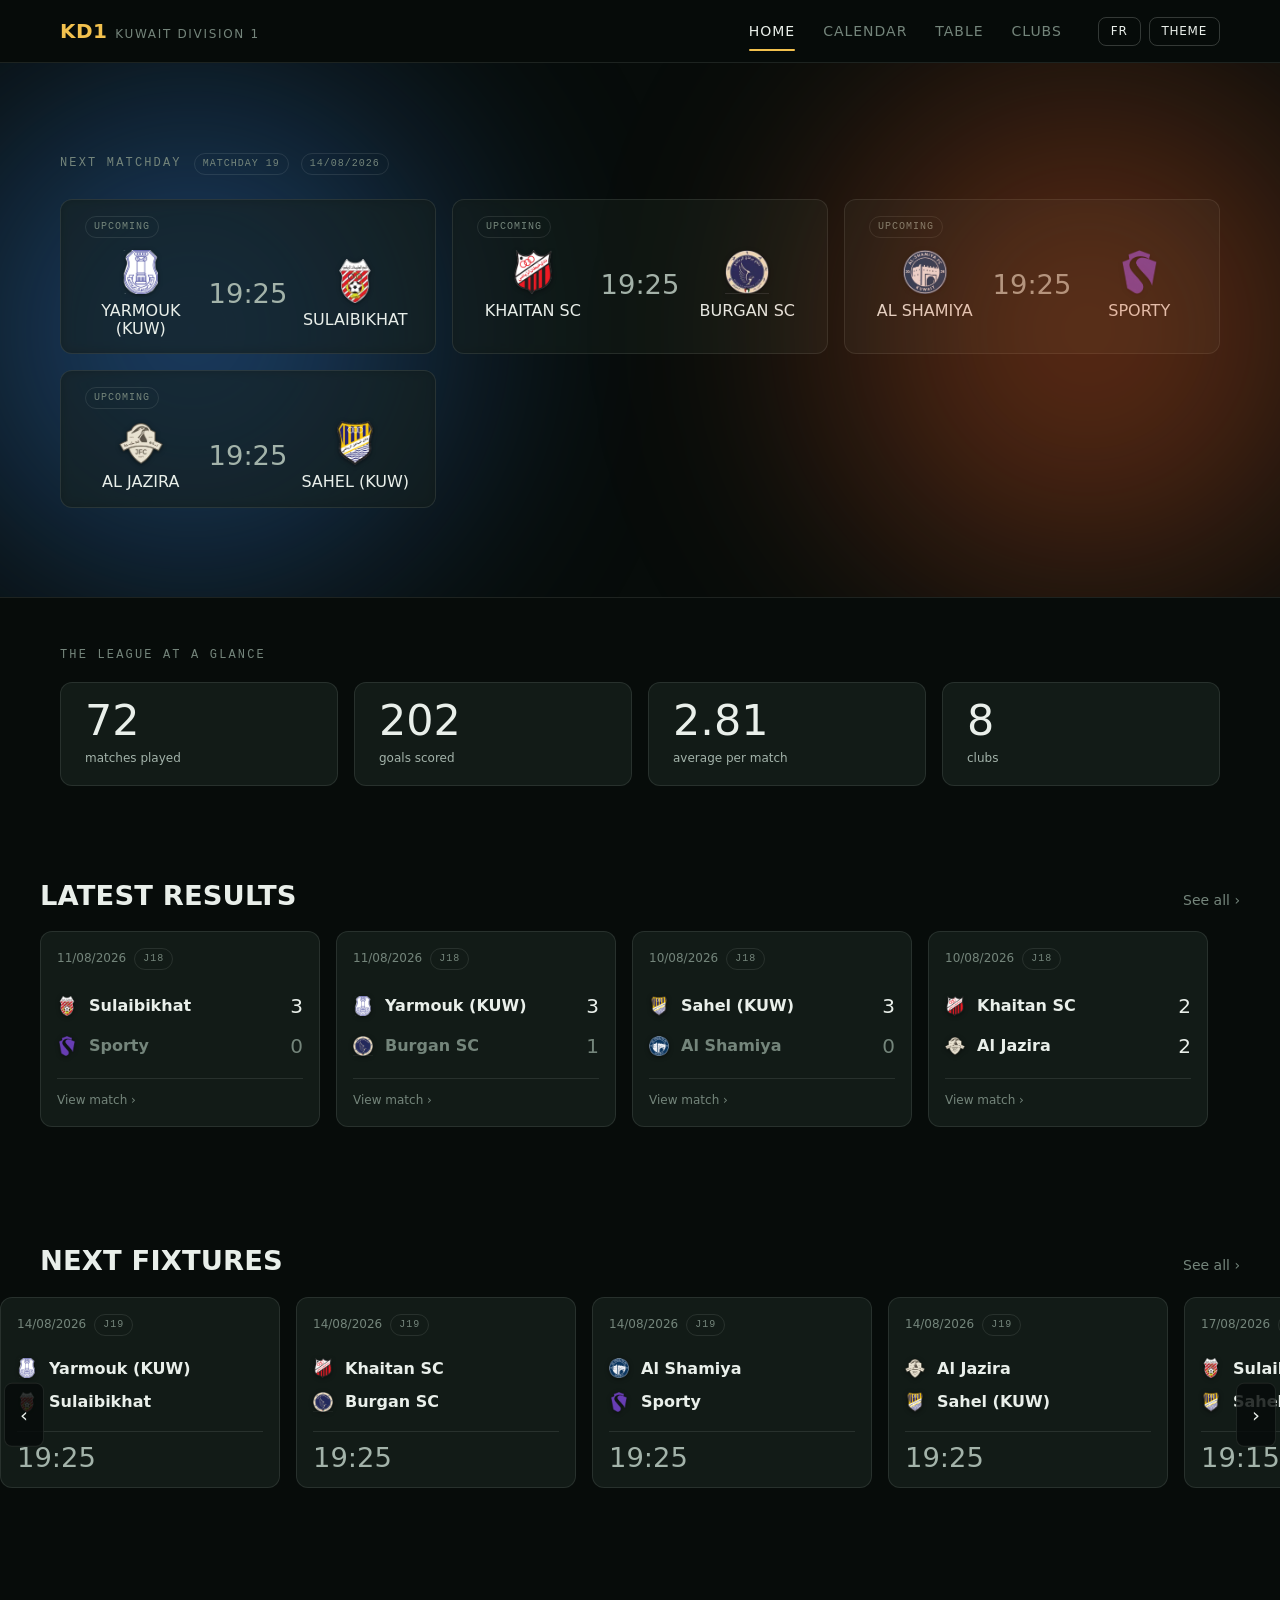
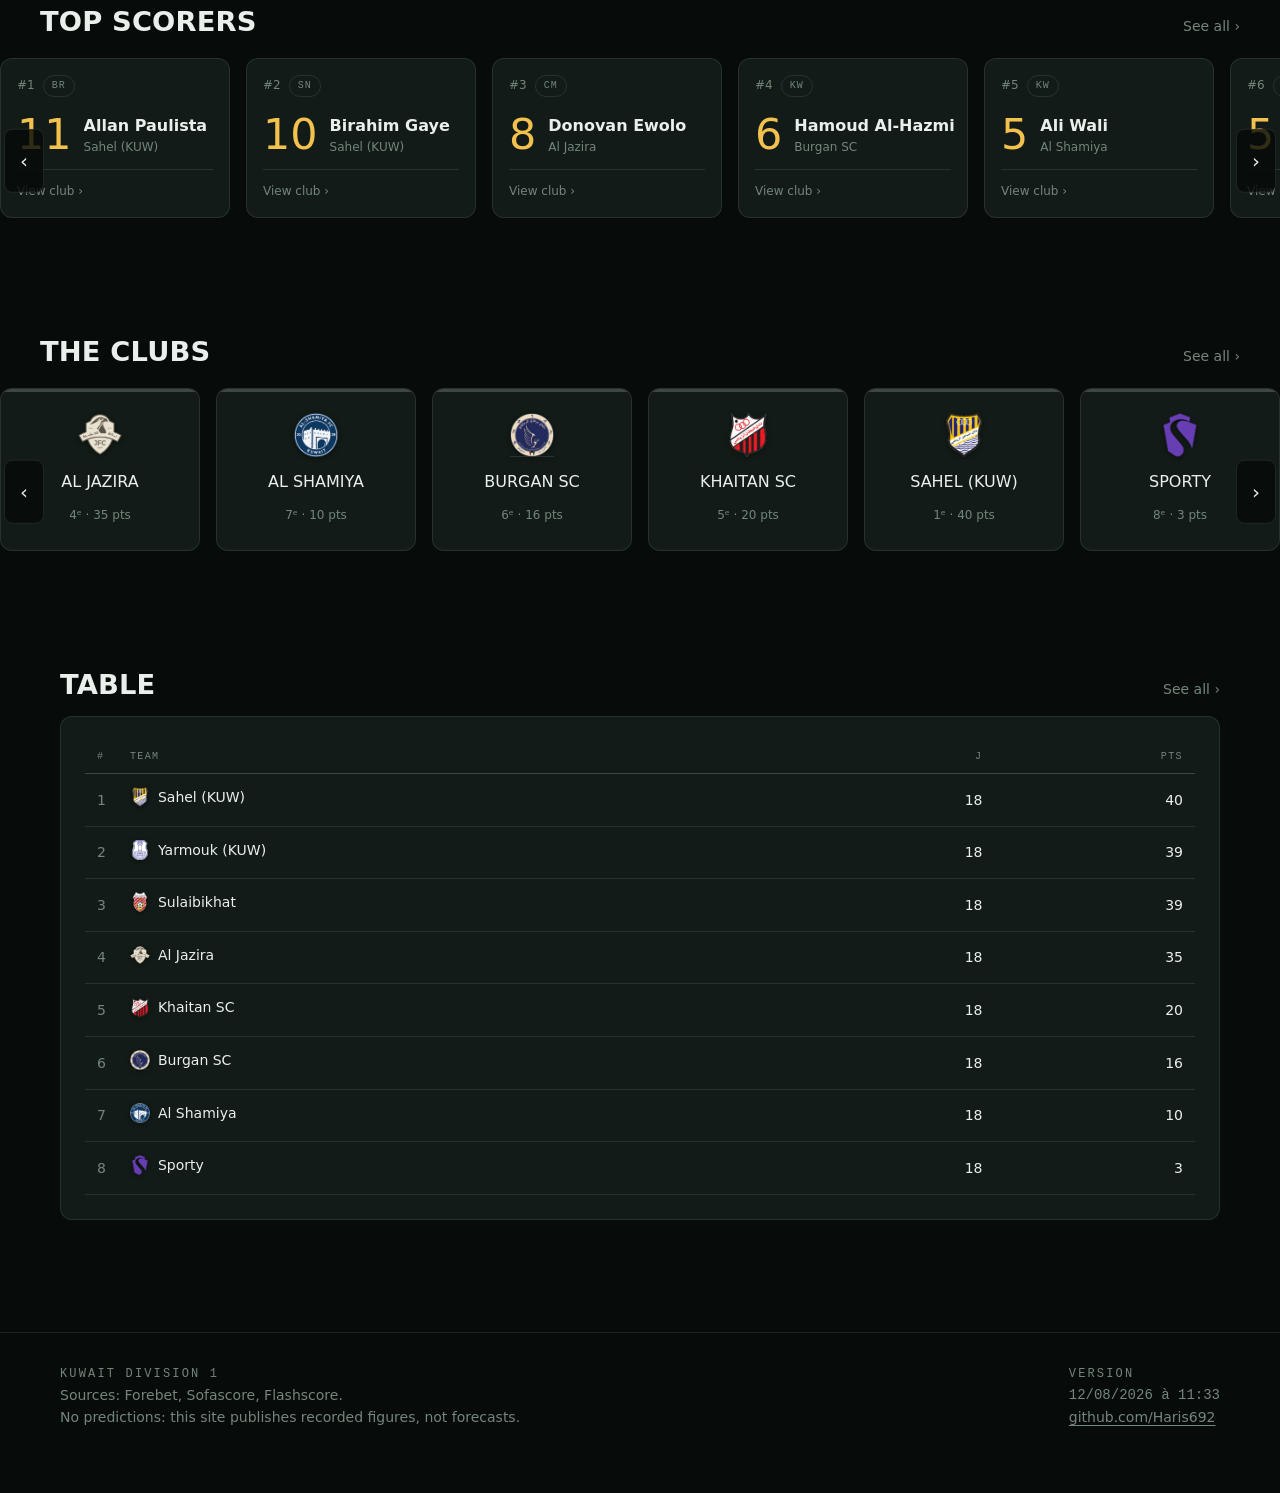
==== commit 382151e5: "feat(compositions): le onze sur un terrain, sans inventer de tactique Le terrain montre ce qu'une li" ====
--- a/index.html
+++ b/index.html
@@ -10,10 +10,10 @@
 <meta property="og:description" content="Résultats, chronologies, statistiques et classement de la Division 1 koweïtienne, saison 25/26.">
 <meta property="og:type" content="website">
 <link rel="icon" href="data:image/svg+xml,<svg xmlns='http://www.w3.org/2000/svg' viewBox='0 0 32 32'><text y='26' font-size='26'>&#9917;</text></svg>">
-<link rel="stylesheet" href="assets/5609b68a64/css/tokens.css">
-<link rel="stylesheet" href="assets/5609b68a64/css/base.css">
-<link rel="stylesheet" href="assets/5609b68a64/css/components.css">
-<link rel="stylesheet" href="assets/5609b68a64/css/pages.css">
+<link rel="stylesheet" href="assets/dea43d2d53/css/tokens.css">
+<link rel="stylesheet" href="assets/dea43d2d53/css/base.css">
+<link rel="stylesheet" href="assets/dea43d2d53/css/components.css">
+<link rel="stylesheet" href="assets/dea43d2d53/css/pages.css">
 <!-- Le thème est posé AVANT le premier rendu : lu depuis le script principal,
      la page clignoterait en sombre puis basculerait en clair. -->
 <script>
@@ -72,7 +72,7 @@
     });
   })();
 </script>
-<script type="module" src="assets/5609b68a64/js/pages/home.js"></script>
+<script type="module" src="assets/dea43d2d53/js/pages/home.js"></script>
 </head>
 <body>
 <main id="main"></main>
--- a/assets/dea43d2d53/css/tokens.css
+++ b/assets/dea43d2d53/css/tokens.css
@@ -0,0 +1,124 @@
+/* ============================================================================
+   JETONS — la seule source de vérité pour la couleur, la lettre et l'espace.
+   Aucune valeur brute ailleurs. Si une couleur n'est pas ici, elle n'existe pas.
+
+   DIRECTION : LE STADE À 19 H 25
+   Cette division ne joue qu'en soirée, sous les projecteurs. Le site est donc
+   sombre par défaut, et d'un noir qui tire sur le vert — celui d'une pelouse
+   éclairée de nuit — jamais d'un gris neutre. Un seul accent chaud, la couleur
+   du projecteur, tenu en réserve pour ce qui compte : un score, un direct.
+   ========================================================================= */
+
+:root {
+  color-scheme: dark;
+
+  /* --- surfaces : du plus profond au plus proche ------------------------ */
+  --ink-900: #070c0a;   /* le fond de page, la nuit derrière le stade */
+  --ink-800: #0c1310;   /* les sections */
+  --ink-700: #121b17;   /* les cartes */
+  --ink-600: #18231e;   /* ce qui se pose SUR une carte */
+  --ink-500: #1f2d27;   /* survol */
+
+  --line: rgba(233, 239, 234, 0.10);
+  --line-strong: rgba(233, 239, 234, 0.20);
+
+  /* --- encre : un blanc de projecteur, légèrement verdi --------------- */
+  --text: #e9efea;
+  --text-2: #a3b3aa;
+  --text-3: #74857b;
+
+  /* --- entités : paire validée dataviz, séparation CVD ΔE 26.8 ---------
+     Le domicile est TOUJOURS bleu, l'extérieur TOUJOURS orange. La couleur
+     suit l'équipe, jamais son rang ni son résultat. Ne pas y toucher. */
+  --home: #3987e5;
+  --away: #d95926;
+  --neutral-bar: #74857b;
+
+  /* --- signal ----------------------------------------------------------- */
+  --flood: #f2c14e;     /* le projecteur : score, direct, sélection */
+  --flood-ink: #1a1405; /* ce qu'on écrit SUR le projecteur */
+  --good: #3fbf6a;
+  --warn: #f2a33f;
+  --bad: #ff6b5e;
+  --live: #ff4438;
+
+  /* --- la pelouse -------------------------------------------------------
+     Le même vert de nuit que le fond, éclairci juste assez pour qu'un nom
+     blanc s'y lise. Elle reste SOUS les surfaces `--ink-` : un terrain plus
+     clair qu'une carte volerait la hiérarchie de la page à un élément qui
+     n'est qu'un support de lecture. Le dégradé va du fond du terrain (loin,
+     plus sombre) vers le but (près, plus clair) — c'est ainsi qu'un stade
+     est éclairé, et ça donne le sens de lecture sans une flèche. */
+  --pitch-far: #0e1a14;
+  --pitch-near: #16261d;
+  --pitch-line: rgba(233, 239, 234, 0.09);
+
+  /* --- lettre -----------------------------------------------------------
+     Bahnschrift est le DIN livré avec Windows : la lettre des panneaux de
+     signalisation et des tableaux de stade, disponible sans rien télécharger.
+     Le site doit rester servable depuis un dossier, sans CDN. */
+  --display: "Bahnschrift", "DIN Alternate", "Oswald", "Roboto Condensed",
+             "Segoe UI Variable Display", system-ui, sans-serif;
+  --body: system-ui, -apple-system, "Segoe UI", Roboto, sans-serif;
+  --mono: "Cascadia Mono", ui-monospace, Consolas, "SF Mono", monospace;
+
+  /* Échelle fluide : le même rapport du téléphone au grand écran. */
+  --t--1: 0.75rem;
+  --t-0: 0.875rem;
+  --t-1: 1rem;
+  --t-2: clamp(1.05rem, 0.98rem + 0.35vw, 1.25rem);
+  --t-3: clamp(1.3rem, 1.15rem + 0.7vw, 1.75rem);
+  --t-4: clamp(1.75rem, 1.4rem + 1.6vw, 2.75rem);
+  --t-5: clamp(2.4rem, 1.7rem + 3.2vw, 4.5rem);
+  --t-6: clamp(3rem, 1.8rem + 5.6vw, 7rem);
+
+  /* --- espace : une seule progression, pas d'exception ------------------ */
+  --s-1: 4px;   --s-2: 8px;   --s-3: 12px;  --s-4: 16px;
+  --s-5: 24px;  --s-6: 32px;  --s-7: 48px;  --s-8: 64px;  --s-9: 96px;
+
+  --r-1: 4px; --r-2: 8px; --r-3: 12px; --r-4: 20px; --r-full: 999px;
+
+  --page: 1240px;       /* la largeur de lecture */
+  --gutter: clamp(16px, 4vw, 40px);
+
+  /* --- mouvement --------------------------------------------------------
+     Une seule courbe pour tout le site : sortie franche, arrivée posée. */
+  --ease: cubic-bezier(0.2, 0.7, 0.2, 1);
+  --fast: 120ms;
+  --mid: 220ms;
+  --slow: 380ms;
+
+  --lift: 0 1px 2px rgba(0,0,0,.4), 0 8px 24px -12px rgba(0,0,0,.7);
+  --lift-2: 0 2px 4px rgba(0,0,0,.5), 0 20px 48px -20px rgba(0,0,0,.85);
+
+  --z-nav: 100;
+  --z-board: 90;
+  --z-pop: 200;
+}
+
+/* Le clair n'est pas une inversion mécanique : les surfaces se réordonnent
+   (la carte devient plus claire que le fond) et l'ambre s'assombrit pour tenir
+   le contraste sur blanc. */
+:root[data-theme="light"] {
+  color-scheme: light;
+  --ink-900: #eef1ef;
+  --ink-800: #f5f7f5;
+  --ink-700: #ffffff;
+  --ink-600: #f7f9f7;
+  --ink-500: #eef2ef;
+  --line: rgba(11, 15, 13, 0.12);
+  --line-strong: rgba(11, 15, 13, 0.24);
+  --text: #0b0f0d;
+  --text-2: #4c5a52;
+  --text-3: #7b8a81;
+  --home: #2a78d6;
+  --away: #eb6834;
+  --flood: #8a5a00;
+  --flood-ink: #ffffff;
+  --good: #0a8f36;
+  --warn: #9a6200;
+  --bad: #cc3a2e;
+  --live: #d32b1e;
+  --lift: 0 1px 2px rgba(11,15,13,.06), 0 8px 24px -16px rgba(11,15,13,.25);
+  --lift-2: 0 2px 6px rgba(11,15,13,.08), 0 24px 48px -24px rgba(11,15,13,.3);
+}
--- a/assets/dea43d2d53/css/base.css
+++ b/assets/dea43d2d53/css/base.css
@@ -0,0 +1,114 @@
+/* ============================================================================
+   BASE — remise à zéro, lettre, accessibilité de plancher.
+   Rien de spécifique à un composant ici.
+   ========================================================================= */
+
+*, *::before, *::after { box-sizing: border-box; }
+
+html { -webkit-text-size-adjust: 100%; scroll-behavior: smooth; }
+
+body {
+  margin: 0;
+  background: var(--ink-900);
+  color: var(--text);
+  font: var(--t-1)/1.6 var(--body);
+  /* Un chiffre qui change ne doit jamais déplacer ses voisins : tout le site
+     est en chiffres tabulaires, pas seulement les tableaux. */
+  font-variant-numeric: tabular-nums;
+  -webkit-font-smoothing: antialiased;
+  text-rendering: optimizeLegibility;
+  overflow-x: hidden;
+}
+
+h1, h2, h3, h4 {
+  margin: 0;
+  font-family: var(--display);
+  font-weight: 600;
+  line-height: 1.05;
+  letter-spacing: 0.005em;
+  text-transform: uppercase;
+}
+h1 { font-size: var(--t-5); }
+h2 { font-size: var(--t-3); }
+h3 { font-size: var(--t-2); }
+
+p { margin: 0; }
+
+a { color: inherit; text-decoration: none; }
+a:hover { color: var(--flood); }
+
+img { max-width: 100%; display: block; }
+
+button, input, select, textarea { font: inherit; color: inherit; }
+button { background: none; border: 0; padding: 0; cursor: pointer; }
+
+/* Le focus doit être visible partout, et de la même façon partout : c'est le
+   seul repère de quelqu'un qui navigue au clavier. Une seule règle globale
+   vaut mieux que trente règles par composant qui finissent par diverger. */
+:focus-visible {
+  outline: 2px solid var(--flood);
+  outline-offset: 2px;
+  border-radius: var(--r-1);
+}
+:focus:not(:focus-visible) { outline: none; }
+
+/* Le lien d'évitement : premier élément tabulable de chaque page. */
+.skip {
+  position: absolute; left: var(--s-4); top: -100px;
+  background: var(--flood); color: var(--flood-ink);
+  padding: var(--s-3) var(--s-4); border-radius: var(--r-2);
+  font-family: var(--display); text-transform: uppercase;
+  z-index: var(--z-pop); transition: top var(--fast) var(--ease);
+}
+.skip:focus { top: var(--s-4); color: var(--flood-ink); }
+
+/* Réservé aux lecteurs d'écran : jamais utilisé pour cacher du décor. */
+.sr {
+  position: absolute; width: 1px; height: 1px; padding: 0; margin: -1px;
+  overflow: hidden; clip: rect(0 0 0 0); white-space: nowrap; border: 0;
+}
+
+::selection { background: var(--flood); color: var(--flood-ink); }
+
+/* Les barres de défilement des rails : discrètes, mais présentes — une zone
+   qui défile doit le dire. */
+.scroller { scrollbar-width: thin; scrollbar-color: var(--line-strong) transparent; }
+.scroller::-webkit-scrollbar { height: 6px; }
+.scroller::-webkit-scrollbar-track { background: transparent; }
+.scroller::-webkit-scrollbar-thumb {
+  background: var(--line-strong); border-radius: var(--r-full);
+}
+
+/* --- mise en page ---------------------------------------------------- */
+.page { width: min(var(--page), 100%); margin-inline: auto; padding-inline: var(--gutter); }
+.section { padding-block: var(--s-7); }
+.stack > * + * { margin-top: var(--s-4); }
+
+/* --- utilitaires de texte --------------------------------------------- */
+.eyebrow {
+  font-family: var(--mono); font-size: var(--t--1);
+  letter-spacing: 0.18em; text-transform: uppercase; color: var(--text-3);
+}
+.lede { color: var(--text-2); font-size: var(--t-1); max-width: 62ch; }
+.muted { color: var(--text-3); }
+.num { font-family: var(--display); font-variant-numeric: tabular-nums; }
+.mono { font-family: var(--mono); }
+.truncate { overflow: hidden; text-overflow: ellipsis; white-space: nowrap; }
+
+/* --- mouvement --------------------------------------------------------
+   Une seule entrée de page, jamais d'animation sur les données elles-mêmes :
+   un chiffre qui apparaît en fondu se lit moins vite. */
+@keyframes rise { from { opacity: 0; transform: translateY(10px); } }
+main { animation: rise var(--slow) var(--ease) both; }
+
+@keyframes pulse { 50% { opacity: 0.3; } }
+
+@media (prefers-reduced-motion: reduce) {
+  html { scroll-behavior: auto; }
+  *, *::before, *::after {
+    animation-duration: 0.01ms !important;
+    animation-iteration-count: 1 !important;
+    transition-duration: 0.01ms !important;
+    scroll-behavior: auto !important;
+  }
+}
--- a/assets/dea43d2d53/css/components.css
+++ b/assets/dea43d2d53/css/components.css
@@ -0,0 +1,323 @@
+/* ============================================================================
+   COMPOSANTS — tout ce qui se répète d'une page à l'autre.
+   Un composant = une classe racine. Pas de style contextuel « ce bouton mais
+   dans cette page » : c'est ce qui fait diverger deux pages avec le temps.
+   ========================================================================= */
+
+/* ---------------------------------------------------------------- barre haute
+   Elle ne bouge jamais, sur les six pages, et elle dit toujours où on est.
+   C'est le seul repère stable quand on navigue de match en club en classement. */
+.nav {
+  position: sticky; top: 0; z-index: var(--z-nav);
+  background: color-mix(in srgb, var(--ink-900) 88%, transparent);
+  backdrop-filter: blur(14px) saturate(140%);
+  border-bottom: 1px solid var(--line);
+}
+.nav__in {
+  width: min(var(--page), 100%); margin-inline: auto;
+  padding: var(--s-3) var(--gutter);
+  display: flex; align-items: center; gap: var(--s-5);
+}
+.brand {
+  display: flex; align-items: baseline; gap: var(--s-2);
+  font-family: var(--display); text-transform: uppercase;
+  letter-spacing: 0.02em; font-size: var(--t-2); white-space: nowrap;
+}
+.brand b { color: var(--flood); font-weight: 600; }
+.brand span { font-size: var(--t--1); color: var(--text-3); letter-spacing: 0.14em; }
+
+.nav__links { display: flex; gap: var(--s-1); margin-inline-start: auto; }
+.nav__link {
+  font-family: var(--display); font-size: var(--t-0);
+  text-transform: uppercase; letter-spacing: 0.07em;
+  color: var(--text-3); padding: var(--s-2) var(--s-3);
+  border-radius: var(--r-2); position: relative;
+  transition: color var(--fast) var(--ease), background var(--fast) var(--ease);
+}
+.nav__link:hover { color: var(--text); background: var(--ink-700); }
+.nav__link[aria-current="page"] { color: var(--text); }
+.nav__link[aria-current="page"]::after {
+  content: ""; position: absolute; left: var(--s-3); right: var(--s-3);
+  bottom: -1px; height: 2px; background: var(--flood); border-radius: 2px;
+}
+.nav__tools { display: flex; gap: var(--s-2); align-items: center; }
+
+/* Sous 900 px les liens passent sous la marque et défilent latéralement :
+   un menu à tiroir cacherait la navigation d'un site qui n'a que six pages. */
+@media (max-width: 900px) {
+  .nav__in { flex-wrap: wrap; gap: var(--s-3); }
+  .nav__links {
+    order: 3; width: 100%; margin-inline-start: 0;
+    overflow-x: auto; padding-bottom: var(--s-1);
+  }
+  .nav__tools { margin-inline-start: auto; }
+}
+
+/* --------------------------------------------------------------- commandes */
+.btn {
+  display: inline-flex; align-items: center; gap: var(--s-2);
+  font-family: var(--display); font-size: var(--t-0);
+  text-transform: uppercase; letter-spacing: 0.06em;
+  padding: var(--s-2) var(--s-4); border-radius: var(--r-2);
+  border: 1px solid var(--line-strong); color: var(--text);
+  background: var(--ink-700);
+  transition: background var(--fast) var(--ease), border-color var(--fast) var(--ease),
+              transform var(--fast) var(--ease);
+}
+.btn:hover { background: var(--ink-500); border-color: var(--text-3); color: var(--text); }
+.btn:active { transform: translateY(1px); }
+.btn--primary {
+  background: var(--flood); color: var(--flood-ink); border-color: var(--flood);
+}
+.btn--primary:hover { background: var(--flood); color: var(--flood-ink); filter: brightness(1.08); }
+.btn--ghost { background: none; }
+.btn--sm { padding: var(--s-1) var(--s-3); font-size: var(--t--1); }
+.btn[aria-busy="true"] { opacity: 0.6; cursor: progress; }
+
+select.btn { padding-inline-end: var(--s-3); }
+
+/* ------------------------------------------------------------------- carte */
+.card {
+  background: var(--ink-700); border: 1px solid var(--line);
+  border-radius: var(--r-3); padding: var(--s-5);
+}
+.card__head {
+  display: flex; align-items: baseline; gap: var(--s-3);
+  flex-wrap: wrap; margin-bottom: var(--s-4);
+}
+.card__head h2, .card__head h3 { font-size: var(--t-2); }
+
+/* La note de méthode : chaque bloc dit ce qu'il sait, d'où ça vient et ce qui
+   manque — mais seulement quand on le demande. Déplié partout, ce serait plus
+   de commentaire que de données. */
+.note { margin-top: var(--s-3); }
+.note > summary {
+  display: inline-flex; align-items: center; gap: var(--s-2);
+  font-size: var(--t--1); color: var(--text-3); cursor: pointer;
+  list-style: none; width: max-content;
+}
+.note > summary::-webkit-details-marker { display: none; }
+.note > summary::before {
+  content: "?"; font-family: var(--mono); font-size: 10px; line-height: 1;
+  width: 15px; height: 15px; border: 1px solid var(--line-strong);
+  border-radius: var(--r-full); display: grid; place-items: center;
+}
+.note > summary:hover { color: var(--text-2); }
+.note p { margin-top: var(--s-2); font-size: var(--t-0); color: var(--text-2); max-width: 66ch; }
+
+/* ------------------------------------------------------------------ écusson */
+.crest {
+  width: 28px; height: 28px; object-fit: contain; flex: none;
+  filter: drop-shadow(0 1px 2px rgba(0,0,0,.5));
+}
+.crest--lg { width: 44px; height: 44px; }
+.crest--xl { width: clamp(56px, 9vw, 96px); height: clamp(56px, 9vw, 96px); }
+.crest--sm { width: 20px; height: 20px; }
+/* Un club sans écusson récupéré garde sa place : une pastille à ses initiales
+   plutôt qu'un trou dans l'alignement. */
+.crest--none {
+  display: grid; place-items: center; border-radius: var(--r-full);
+  background: var(--ink-600); color: var(--text-3);
+  font-family: var(--display); font-size: var(--t--1);
+}
+
+.team-chip { display: inline-flex; align-items: center; gap: var(--s-2); min-width: 0; }
+.team-chip__name { font-weight: 600; }
+
+/* ------------------------------------------------------------------ pastille */
+.badge {
+  display: inline-flex; align-items: center; gap: var(--s-1);
+  font-family: var(--mono); font-size: 10px; letter-spacing: 0.1em;
+  text-transform: uppercase; color: var(--text-3);
+  border: 1px solid var(--line); border-radius: var(--r-full);
+  padding: 2px var(--s-2); white-space: nowrap;
+}
+.badge--flood { color: var(--flood); border-color: var(--flood); }
+/* Donnée venue du club lui-même, pas d'une source collectée. Discret : c'est
+   une mention d'origine, pas une distinction. */
+.badge--club { color: var(--text-2); border-color: var(--line); }
+.badge--live { color: var(--live); border-color: var(--live); }
+.badge--live::before {
+  content: ""; width: 6px; height: 6px; border-radius: 50%;
+  background: var(--live); animation: pulse 1.6s ease-in-out infinite;
+}
+.badge--solid { background: var(--ink-600); border-color: transparent; color: var(--text-2); }
+
+/* Le marqueur « en cours » : il se pose au-dessus de l'heure, clignote en
+   rouge, et ne ressemble à aucune autre pastille du site — c'est le seul
+   élément qui change tout seul, il a le droit d'attirer l'œil.
+   Le clignotement s'arrête si la personne a demandé moins d'animations : c'est
+   le rouge qui porte l'information, le battement n'est qu'un renfort. */
+.live-mark {
+  display: inline-flex; align-items: center; gap: 5px;
+  font-family: var(--mono); font-size: var(--t--1);
+  letter-spacing: 0.16em; text-transform: uppercase;
+  color: var(--live); animation: blink 1.3s ease-in-out infinite;
+  cursor: help;
+}
+.live-mark__dot {
+  width: 7px; height: 7px; border-radius: 50%; background: var(--live);
+  box-shadow: 0 0 0 3px color-mix(in srgb, var(--live) 22%, transparent);
+}
+@keyframes blink { 50% { opacity: 0.28; } }
+
+/* Le marqueur se pose au-dessus de l'heure et reste centré sur elle. Sans
+   marqueur, l'empilement ne laisse aucune place vide : l'heure d'une rencontre
+   à venir garde exactement la hauteur du score de sa voisine. */
+.kick-stack {
+  display: inline-flex; flex-direction: column; align-items: center;
+  gap: 2px; line-height: 1;
+}
+
+.dot { width: 9px; height: 9px; border-radius: 50%; flex: none; display: inline-block; }
+.dot--home { background: var(--home); }
+.dot--away { background: var(--away); }
+
+/* ------------------------------------------------------------- rail (Netflix)
+   Une rangée qui défile latéralement, avec accroche. C'est le seul emprunt
+   assumé aux plateformes vidéo, et il tient parce qu'on a de quoi la remplir :
+   84 rencontres, 8 clubs, 50 buteurs. Un rail de trois cartes serait ridicule —
+   les composants qui n'ont pas assez de contenu passent en grille. */
+.rail { position: relative; }
+.rail__head {
+  display: flex; align-items: baseline; gap: var(--s-3);
+  margin-bottom: var(--s-4); padding-inline: var(--gutter);
+}
+.rail__head h2 { font-size: var(--t-3); }
+.rail__more { margin-inline-start: auto; font-size: var(--t-0); color: var(--text-3); }
+.rail__more:hover { color: var(--flood); }
+.rail__track {
+  display: flex; gap: var(--s-4); overflow-x: auto; overscroll-behavior-x: contain;
+  scroll-snap-type: x proximity; padding: var(--s-1) var(--gutter) var(--s-5);
+}
+.rail__track > * { scroll-snap-align: start; flex: none; }
+/* Les flèches ne remplacent pas le défilement, elles le rendent visible à la
+   souris. Cachées au clavier et au tactile, qui ont déjà mieux. */
+.rail__arrow {
+  position: absolute; top: 50%; translate: 0 -30%;
+  width: 40px; height: 64px; display: none; place-items: center;
+  background: color-mix(in srgb, var(--ink-900) 82%, transparent);
+  border: 1px solid var(--line); border-radius: var(--r-2);
+  color: var(--text); font-size: var(--t-2); z-index: 2;
+  transition: background var(--fast) var(--ease);
+}
+.rail__arrow:hover { background: var(--ink-600); }
+.rail__arrow[hidden] { display: none; }
+.rail__arrow--prev { left: 4px; }
+.rail__arrow--next { right: 4px; }
+@media (hover: hover) and (min-width: 900px) { .rail__arrow { display: grid; } }
+
+/* --------------------------------------------------------- carte rencontre */
+.fixture {
+  width: 280px; background: var(--ink-700); border: 1px solid var(--line);
+  border-radius: var(--r-3); padding: var(--s-4); display: block;
+  transition: transform var(--mid) var(--ease), border-color var(--mid) var(--ease),
+              box-shadow var(--mid) var(--ease), background var(--mid) var(--ease);
+}
+.fixture:hover, .fixture:focus-visible {
+  transform: translateY(-3px); border-color: var(--line-strong);
+  box-shadow: var(--lift-2); background: var(--ink-600); color: var(--text);
+}
+.fixture__top {
+  display: flex; align-items: center; gap: var(--s-2);
+  margin-bottom: var(--s-4); font-size: var(--t--1); color: var(--text-3);
+}
+.fixture__side {
+  display: flex; align-items: center; gap: var(--s-3); padding-block: var(--s-1);
+}
+.fixture__side .name { flex: 1; min-width: 0; font-weight: 600; }
+.fixture__side .score {
+  font-family: var(--display); font-size: var(--t-2); min-width: 1.4ch; text-align: right;
+}
+/* Le perdant s'efface d'un cran : on lit le résultat sans lire les chiffres. */
+.fixture__side--lost { color: var(--text-3); }
+.fixture__side--lost .score { color: var(--text-3); }
+.fixture__foot {
+  margin-top: var(--s-3); padding-top: var(--s-3); border-top: 1px solid var(--line);
+  font-size: var(--t--1); color: var(--text-3);
+  display: flex; align-items: center; gap: var(--s-2);
+}
+.fixture__kick { font-family: var(--display); font-size: var(--t-3); color: var(--text-2); }
+
+/* ------------------------------------------------------------- carte club */
+.club {
+  width: 200px; border-radius: var(--r-3); border: 1px solid var(--line);
+  background: var(--ink-700); padding: var(--s-5) var(--s-4);
+  display: grid; justify-items: center; gap: var(--s-3); text-align: center;
+  transition: transform var(--mid) var(--ease), box-shadow var(--mid) var(--ease),
+              border-color var(--mid) var(--ease);
+  position: relative; overflow: hidden;
+}
+/* La couleur du club ne teinte que ce voile, jamais un graphique : deux clubs
+   peuvent partager une teinte, et une couleur de club peut être blanche. */
+.club::before {
+  content: ""; position: absolute; inset: 0 0 auto; height: 3px;
+  background: var(--club, var(--line-strong));
+}
+.club:hover, .club:focus-visible {
+  transform: translateY(-4px); box-shadow: var(--lift-2);
+  border-color: var(--line-strong); color: var(--text);
+}
+.club__name { font-family: var(--display); font-size: var(--t-1); text-transform: uppercase; }
+.club__meta { font-size: var(--t--1); color: var(--text-3); }
+
+/* ------------------------------------------------------------------ tableau */
+.table { width: 100%; border-collapse: collapse; font-size: var(--t-0); }
+.table th {
+  text-align: left; font-family: var(--mono); font-size: 10px;
+  letter-spacing: 0.14em; text-transform: uppercase; color: var(--text-3);
+  font-weight: 400; padding: var(--s-2) var(--s-3); border-bottom: 1px solid var(--line-strong);
+}
+.table td { padding: var(--s-3); border-bottom: 1px solid var(--line); }
+.table tbody tr { transition: background var(--fast) var(--ease); }
+.table tbody tr:hover { background: var(--ink-600); }
+.table .n { text-align: right; font-variant-numeric: tabular-nums; }
+.table .rank { color: var(--text-3); width: 2.5ch; text-align: right; font-family: var(--display); }
+.table__wrap { overflow-x: auto; }
+
+/* Les places qui comptent, marquées à gauche plutôt que par une couleur de
+   fond : le classement reste lisible en noir et blanc. */
+.table tr[data-zone="up"] td:first-child { box-shadow: inset 3px 0 0 var(--good); }
+.table tr[data-zone="down"] td:first-child { box-shadow: inset 3px 0 0 var(--bad); }
+.table tr[data-highlight] td { background: color-mix(in srgb, var(--flood) 10%, transparent); }
+
+/* ------------------------------------------------------------- barre comparée */
+.h2h { display: grid; grid-template-columns: 4.5ch 1fr minmax(9ch, auto) 1fr 4.5ch; gap: var(--s-2) var(--s-3); align-items: center; }
+.h2h__label { text-align: center; font-size: var(--t--1); color: var(--text-2); }
+.h2h__bar { height: 8px; border-radius: var(--r-full); background: var(--ink-600); overflow: hidden; display: flex; }
+.h2h__bar--home { justify-content: flex-end; }
+.h2h__fill { height: 100%; border-radius: var(--r-full); }
+.h2h__fill--home { background: var(--home); }
+.h2h__fill--away { background: var(--away); }
+.h2h__v { font-family: var(--display); font-size: var(--t-0); }
+.h2h__v--l { text-align: right; }
+.h2h__group {
+  grid-column: 1 / -1; margin-top: var(--s-4); font-family: var(--mono);
+  font-size: 10px; letter-spacing: 0.14em; text-transform: uppercase; color: var(--text-3);
+}
+
+/* -------------------------------------------------------------- états vides */
+.empty {
+  display: grid; gap: var(--s-3); justify-items: start;
+  padding: var(--s-6); border: 1px dashed var(--line-strong);
+  border-radius: var(--r-3); color: var(--text-2);
+}
+.empty h3 { font-size: var(--t-2); color: var(--text); }
+
+/* Le squelette : ce qui s'affiche pendant que les données arrivent. Il a la
+   FORME du contenu attendu, pas une roue qui tourne — la page ne doit pas
+   sauter quand les vraies valeurs se posent. */
+.skel {
+  background: linear-gradient(90deg, var(--ink-700), var(--ink-600), var(--ink-700));
+  background-size: 200% 100%; border-radius: var(--r-2);
+  animation: shimmer 1.4s linear infinite;
+}
+@keyframes shimmer { to { background-position: -200% 0; } }
+
+/* -------------------------------------------------------------------- pied */
+.foot {
+  border-top: 1px solid var(--line); margin-top: var(--s-8);
+  padding-block: var(--s-6) var(--s-8); color: var(--text-3); font-size: var(--t-0);
+}
+.foot__grid { display: flex; flex-wrap: wrap; gap: var(--s-5); justify-content: space-between; }
+.foot a { text-decoration: underline; text-underline-offset: 3px; }
--- a/assets/dea43d2d53/css/pages.css
+++ b/assets/dea43d2d53/css/pages.css
@@ -0,0 +1,342 @@
+/* ============================================================================
+   PAGES — ce qui n'existe qu'à un endroit. Tout ce qui se répète est dans
+   components.css ; si un bloc d'ici commence à servir deux fois, il déménage.
+   ========================================================================= */
+
+/* ------------------------------------------------------------------ la une
+   L'ouverture du site. Ce que voit un club koweïtien à la première seconde :
+   une rencontre, en grand, avec son score. Pas un tableau de bord. */
+.hero {
+  position: relative; overflow: hidden;
+  border-bottom: 1px solid var(--line);
+  padding-block: clamp(var(--s-6), 7vw, var(--s-9));
+}
+/* Deux halos aux couleurs des deux camps, très dilués : l'ambiance d'un stade
+   éclairé, sans jamais teinter un chiffre. */
+.hero::before, .hero::after {
+  content: ""; position: absolute; inset-block: -40%; width: 60%;
+  filter: blur(90px); opacity: 0.5; pointer-events: none;
+}
+.hero::before { left: -15%; background: radial-gradient(circle, var(--home), transparent 62%); }
+.hero::after { right: -15%; background: radial-gradient(circle, var(--away), transparent 62%); }
+/* Sur fond clair, la même opacité vire au pastel et affaiblit le texte :
+   les halos se retirent nettement. */
+:root[data-theme="light"] .hero::before,
+:root[data-theme="light"] .hero::after { opacity: 0.22; }
+:root[data-theme="light"] .club-hero::before { opacity: 0.2; }
+.hero__in { position: relative; }
+.hero__meta { display: flex; flex-wrap: wrap; gap: var(--s-3); align-items: center; margin-bottom: var(--s-5); }
+.hero__grid {
+  display: grid; grid-template-columns: 1fr auto 1fr;
+  align-items: center; gap: clamp(var(--s-3), 3vw, var(--s-7));
+}
+.hero__team { display: grid; justify-items: center; gap: var(--s-3); text-align: center; min-width: 0; }
+.hero__name {
+  font-family: var(--display); font-size: var(--t-4); text-transform: uppercase;
+  line-height: 1; overflow-wrap: anywhere;
+}
+.hero__rank { font-size: var(--t--1); color: var(--text-2); }
+.hero__score {
+  font-family: var(--display); font-size: var(--t-6); line-height: 0.9;
+  color: var(--flood); white-space: nowrap; letter-spacing: 0.01em;
+}
+.hero__score .sep { color: var(--text-3); margin-inline: 0.12em; }
+.hero__kick { font-family: var(--display); font-size: var(--t-4); color: var(--text-2); }
+.hero__cta { margin-top: var(--s-6); display: flex; flex-wrap: wrap; gap: var(--s-3); }
+.hero__line {
+  margin-top: var(--s-5); display: flex; flex-wrap: wrap; gap: var(--s-2) var(--s-4);
+  font-size: var(--t-0); color: var(--text-2);
+}
+.hero__line b { color: var(--text); font-weight: 600; }
+@media (max-width: 700px) {
+  .hero__name { font-size: var(--t-2); }
+  .hero__grid { gap: var(--s-2); }
+}
+
+/* Plusieurs rencontres à la une — le cas normal : une journée de cette division
+   se joue en deux à quatre matchs le même soir. Chacune garde un panneau
+   entier, cliquable d'un bout à l'autre. Aucune n'est reléguée derrière une
+   autre : elles ont toutes eu lieu ce soir-là. */
+.hero__matches {
+  display: grid; gap: var(--s-4);
+  grid-template-columns: repeat(auto-fit, minmax(320px, 1fr));
+}
+.hmatch {
+  display: block; padding: var(--s-4) var(--s-5);
+  background: color-mix(in srgb, var(--ink-700) 72%, transparent);
+  backdrop-filter: blur(6px);
+  border: 1px solid var(--line); border-radius: var(--r-3);
+  transition: transform var(--mid) var(--ease), border-color var(--mid) var(--ease),
+              box-shadow var(--mid) var(--ease);
+}
+a.hmatch:hover, a.hmatch:focus-visible {
+  transform: translateY(-3px); border-color: var(--line-strong);
+  box-shadow: var(--lift-2); color: var(--text);
+}
+.hmatch__top {
+  display: flex; align-items: center; gap: var(--s-2);
+  font-size: var(--t--1); color: var(--text-3); margin-bottom: var(--s-3);
+}
+.hmatch__grid {
+  display: grid; grid-template-columns: 1fr auto 1fr;
+  align-items: center; gap: var(--s-3);
+}
+.hmatch__side { display: grid; justify-items: center; gap: var(--s-2); min-width: 0; text-align: center; }
+.hmatch__name {
+  font-family: var(--display); font-size: var(--t-1); text-transform: uppercase;
+  line-height: 1.1; overflow-wrap: anywhere;
+}
+.hmatch__score { font-family: var(--display); font-size: var(--t-4); color: var(--flood); white-space: nowrap; }
+.hmatch__score .sep { color: var(--text-3); margin-inline: 0.1em; }
+.hmatch__kick { font-family: var(--display); font-size: var(--t-3); color: var(--text-2); }
+.hmatch__line {
+  margin-top: var(--s-3); padding-top: var(--s-3); border-top: 1px solid var(--line);
+  display: flex; flex-wrap: wrap; gap: var(--s-1) var(--s-3);
+  font-size: var(--t--1); color: var(--text-2);
+}
+.hmatch__line b { color: var(--text); font-weight: 600; }
+
+/* ------------------------------------------------------------------ chiffres */
+.stats-strip {
+  display: grid; grid-template-columns: repeat(auto-fit, minmax(150px, 1fr));
+  gap: var(--s-4);
+}
+.stat {
+  background: var(--ink-700); border: 1px solid var(--line);
+  border-radius: var(--r-3); padding: var(--s-4) var(--s-5);
+}
+.stat__v { font-size: var(--t-4); line-height: 1; }
+.stat__l { font-size: var(--t--1); color: var(--text-2); margin-top: var(--s-2); }
+.stat__n { font-size: var(--t--1); color: var(--text-3); }
+
+.grid-cards {
+  display: grid; gap: var(--s-4);
+  grid-template-columns: repeat(auto-fill, minmax(200px, 1fr));
+}
+.grid-cards > * { width: auto; }
+
+.scorer { display: flex; align-items: center; gap: var(--s-3); }
+.scorer__g { font-size: var(--t-4); line-height: 1; color: var(--flood); }
+.scorer__n { font-weight: 600; }
+
+/* ----------------------------------------------------------- page rencontre */
+.board {
+  position: sticky; top: 57px; z-index: var(--z-board);
+  background: var(--ink-900); border-bottom: 1px solid var(--line);
+  box-shadow: 0 10px 20px -18px rgba(0,0,0,.9);
+}
+.board__in { padding-block: var(--s-3); }
+.board__line { display: grid; grid-template-columns: 1fr auto 1fr; align-items: center; gap: var(--s-4); }
+.board__team { display: flex; align-items: center; gap: var(--s-3); min-width: 0; }
+.board__team--away { flex-direction: row-reverse; text-align: right; }
+.board__name { font-family: var(--display); font-size: var(--t-2); text-transform: uppercase; }
+.board__score { font-family: var(--display); font-size: var(--t-4); color: var(--flood); white-space: nowrap; }
+.board__score .sep { color: var(--text-3); margin-inline: 0.1em; }
+.board__meta { margin-top: var(--s-2); display: flex; flex-wrap: wrap; gap: var(--s-2) var(--s-4); font-size: var(--t--1); color: var(--text-3); }
+@media (max-width: 640px) { .board { top: 106px; } .board__name { font-size: var(--t-0); } }
+
+.tabs { display: flex; gap: var(--s-1); border-bottom: 1px solid var(--line); overflow-x: auto; }
+.tab {
+  font-family: var(--display); font-size: var(--t-0); text-transform: uppercase;
+  letter-spacing: 0.06em; color: var(--text-3); white-space: nowrap;
+  padding: var(--s-3) var(--s-4); border-bottom: 2px solid transparent;
+  transition: color var(--fast) var(--ease);
+}
+.tab:hover { color: var(--text-2); }
+.tab[aria-selected="true"] { color: var(--text); border-bottom-color: var(--flood); }
+
+/* --- le fil du match : la signature du projet -------------------------
+   Personne d'autre ne publie les buteurs de cette division. Depuis qu'ils sont
+   nommés ET minutés, le match tient sur une ligne de temps. C'est le seul
+   endroit du site où l'on dépense de l'emphase. */
+.tl__track {
+  position: relative; height: 104px; border-radius: var(--r-2);
+  background: linear-gradient(180deg, transparent 0 8%,
+    color-mix(in srgb, var(--ink-600) 80%, transparent) 8% 92%, transparent 92%);
+}
+.tl__track::after {
+  content: ""; position: absolute; inset-inline: 0; top: 50%;
+  border-top: 1px solid var(--line-strong);
+}
+.tl__q { position: absolute; top: 14%; bottom: 14%; width: 1px; background: var(--line); }
+.tl__half { position: absolute; top: 4%; bottom: 4%; width: 1px; background: var(--line-strong); }
+.tl__mk {
+  position: absolute; translate: -50% 0; display: flex; flex-direction: column;
+  align-items: center; gap: var(--s-1);
+}
+.tl__mk--home { top: 10px; }
+.tl__mk--away { bottom: 10px; flex-direction: column-reverse; }
+.tl__pip { width: 13px; height: 13px; border-radius: 50%; box-shadow: 0 0 0 3px var(--ink-700); }
+.tl__mk--home .tl__pip { background: var(--home); }
+.tl__mk--away .tl__pip { background: var(--away); }
+.tl__mk--card .tl__pip { width: 8px; height: 11px; border-radius: 2px; background: var(--flood); opacity: .75; }
+.tl__mk--red .tl__pip { background: var(--bad); opacity: 1; }
+.tl__stamp { font-family: var(--mono); font-size: 11px; color: var(--text-2); white-space: nowrap; }
+.tl__stamp .at { color: var(--flood); }
+.tl__scale { display: flex; justify-content: space-between; font-family: var(--mono); font-size: 10px; color: var(--text-3); margin-top: var(--s-2); }
+.tl__who { margin-top: var(--s-4); display: flex; flex-wrap: wrap; gap: var(--s-2) var(--s-5); font-size: var(--t-0); color: var(--text-2); }
+.tl__who b { color: var(--text); }
+.tl__who .dot { margin-inline-end: var(--s-2); }
+
+/* --- homme du match --- */
+.motm { display: grid; gap: var(--s-4); }
+.motm__row { display: flex; gap: var(--s-3); align-items: baseline; }
+.motm__head { display: flex; flex-wrap: wrap; align-items: baseline; gap: var(--s-2); }
+.motm__why { font-size: var(--t-0); color: var(--text-2); max-width: 62ch; }
+
+/* --- possession --- */
+.poss { display: flex; height: 10px; border-radius: var(--r-full); overflow: hidden; }
+.poss span:first-child { background: var(--home); }
+.poss span:last-child { background: var(--away); }
+.poss__row { display: flex; justify-content: space-between; font-size: var(--t-0); margin-bottom: var(--s-2); }
+
+/* ----------------------------------------------------------------- page club */
+.club-hero { position: relative; overflow: hidden; border-bottom: 1px solid var(--line); padding-block: var(--s-7); }
+.club-hero::before {
+  content: ""; position: absolute; inset-block: -60%; left: -10%; width: 55%;
+  background: radial-gradient(circle, var(--club, var(--home)), transparent 62%);
+  filter: blur(100px); opacity: .45; pointer-events: none;
+}
+.club-hero__in { position: relative; display: flex; flex-wrap: wrap; gap: var(--s-5); align-items: center; }
+.club-hero__title h1 { font-size: var(--t-4); }
+
+.squad { display: grid; gap: var(--s-5); grid-template-columns: repeat(auto-fit, minmax(240px, 1fr)); }
+.squad__grp { font-family: var(--mono); font-size: 10px; letter-spacing: .14em; text-transform: uppercase; color: var(--text-3); margin-bottom: var(--s-2); }
+.player { display: flex; align-items: center; gap: var(--s-3); padding: var(--s-2) 0; border-bottom: 1px solid var(--line); }
+.player__no { font-family: var(--display); color: var(--text-3); width: 2.5ch; text-align: right; }
+.player__n { flex: 1; min-width: 0; }
+.player__g { font-family: var(--display); color: var(--flood); }
+
+/* ---------------------------------------------------------------- terrain */
+/* La pelouse est un dégradé, pas une image : le site reste autonome, et la
+   couleur vient des jetons — c'est le même vert de nuit que le fond de page,
+   éclairci juste assez pour lire dessus. Les lignes blanches sont dessinées
+   en `background-image`, aucune n'est un élément : un rond central en DOM
+   serait un nœud de plus à ne jamais styler. */
+.pitch__field {
+  display: flex; flex-direction: column; justify-content: space-between;
+  gap: var(--s-3); padding: var(--s-4) var(--s-2);
+  min-height: 340px; border-radius: var(--r-2);
+  border: 1px solid var(--line);
+  background:
+    /* le rond central */
+    radial-gradient(circle at 50% 50%, transparent 46px,
+                    var(--pitch-line) 46px 47px, transparent 47px),
+    /* la ligne médiane */
+    linear-gradient(var(--pitch-line), var(--pitch-line)) 50% 50% / 100% 1px no-repeat,
+    /* la pelouse */
+    linear-gradient(180deg, var(--pitch-far), var(--pitch-near));
+}
+.pitch__line {
+  display: flex; justify-content: space-evenly; align-items: flex-start;
+  gap: var(--s-2); flex-wrap: wrap;
+}
+.pitch__p {
+  display: flex; flex-direction: column; align-items: center; gap: 2px;
+  min-width: 0; max-width: 5.5rem; text-align: center; color: var(--text);
+}
+.pitch__p--flat { cursor: default; }
+.pitch__no {
+  font-family: var(--display); font-size: var(--t--1);
+  width: 1.9rem; height: 1.9rem; border-radius: 50%;
+  display: grid; place-items: center;
+  background: var(--ink-800); border: 1px solid var(--line-strong);
+}
+.pitch__name {
+  font-size: 10px; line-height: 1.2; max-width: 100%;
+  overflow: hidden; text-overflow: ellipsis; white-space: nowrap;
+}
+.pitch__c {
+  font-family: var(--mono); font-size: 8px; line-height: 1;
+  padding: 2px 3px; border-radius: 2px;
+  background: var(--flood); color: var(--flood-ink);
+}
+/* Les joueurs sans poste, sous le terrain et non dessus. La bordure en
+   pointillés dit « on ne sait pas où les mettre » sans avoir à l'écrire. */
+.pitch__off {
+  margin-top: var(--s-3); padding: var(--s-3);
+  border: 1px dashed var(--line-strong); border-radius: var(--r-2);
+}
+.pitch__off-label {
+  font-family: var(--mono); font-size: 10px; letter-spacing: .12em;
+  text-transform: uppercase; color: var(--text-3); margin-bottom: var(--s-3);
+}
+
+/* Feuille de match. Un joueur que la source ne connaît pas n'a pas de fiche :
+   il garde exactement la même ligne, sans l'affordance du lien — rien ne doit
+   suggérer qu'il y a quelque chose à cliquer. */
+.player--flat { color: inherit; cursor: default; }
+.sheet__mark {
+  font-family: var(--mono); font-size: 9px; line-height: 1;
+  padding: 3px 4px; border: 1px solid var(--line); border-radius: 3px;
+  color: var(--text-3);
+}
+
+/* --------------------------------------------------------------- calendrier */
+.day { margin-top: var(--s-6); }
+.day__h {
+  display: flex; align-items: baseline; gap: var(--s-3);
+  font-family: var(--display); text-transform: uppercase; font-size: var(--t-1);
+  padding-bottom: var(--s-2); border-bottom: 1px solid var(--line);
+}
+.row-fx {
+  display: grid; grid-template-columns: 5.5ch 1fr auto; gap: var(--s-3);
+  align-items: center; padding: var(--s-3) var(--s-2); border-bottom: 1px solid var(--line);
+  transition: background var(--fast) var(--ease);
+}
+.row-fx:hover { background: var(--ink-700); color: var(--text); }
+.row-fx__t { font-family: var(--mono); font-size: var(--t--1); color: var(--text-3); }
+.row-fx__m { display: flex; align-items: center; gap: var(--s-3); flex-wrap: wrap; min-width: 0; }
+.row-fx__s { font-family: var(--display); font-size: var(--t-1); }
+.filters { display: flex; flex-wrap: wrap; gap: var(--s-2); margin-bottom: var(--s-5); }
+
+/* ------------------------------------------------------------ page joueur
+   ⚠️ Pas de radar à cinq axes ici, et ce n'est pas un oubli : aucune source ne
+   publie de note, de minutes, de passes ni de tacles sur cette division. Un
+   radar bâti sur les seuls buts serait une décoration qui ment. Ce que la page
+   montre est vrai, et une partie — le profil de buteur — est calculée par nous
+   depuis les chronologies. */
+.photo {
+  width: 44px; height: 44px; border-radius: var(--r-full); flex: none;
+  object-fit: cover; background: var(--ink-600);
+}
+.photo--lg { width: 64px; height: 64px; }
+.photo--xl { width: clamp(84px, 12vw, 128px); height: clamp(84px, 12vw, 128px); }
+.photo--sm { width: 30px; height: 30px; }
+.photo--none {
+  display: grid; place-items: center; font-family: var(--display);
+  color: var(--text-3); font-size: var(--t-0); letter-spacing: .02em;
+}
+.photo--xl.photo--none { font-size: var(--t-3); }
+
+.player__ar { font-size: var(--t-2); color: var(--text-2); margin-top: var(--s-1); }
+
+/* Un joueur d'un effectif est un lien : il mène à sa fiche. */
+a.player { transition: background var(--fast) var(--ease); border-radius: var(--r-1); }
+a.player:hover { background: var(--ink-600); color: var(--text); }
+
+/* Quand il marque : six tranches de quinze minutes. Un histogramme, pas un
+   radar — c'est une distribution, et une distribution se lit en barres. */
+.mins { display: flex; align-items: flex-end; gap: var(--s-3); height: 160px; }
+.mins__col { flex: 1; display: flex; flex-direction: column; justify-content: flex-end;
+             height: 100%; text-align: center; }
+.mins__bar {
+  background: linear-gradient(180deg, var(--flood),
+              color-mix(in srgb, var(--flood) 45%, transparent));
+  border-radius: var(--r-1) var(--r-1) 0 0; min-height: 2px; position: relative;
+}
+.mins__n {
+  position: absolute; inset-inline: 0; top: -18px;
+  font-family: var(--display); font-size: var(--t-0); color: var(--text);
+}
+.mins__l { font-family: var(--mono); font-size: 10px; color: var(--text-3);
+           margin-top: var(--s-2); }
+
+.rivals { display: grid; gap: var(--s-1); }
+.rivals__row {
+  display: flex; align-items: center; gap: var(--s-3);
+  padding: var(--s-2); border-radius: var(--r-2);
+  transition: background var(--fast) var(--ease);
+}
+.rivals__row:hover { background: var(--ink-600); color: var(--text); }
+.rivals__row b { margin-inline-start: auto; color: var(--flood); }
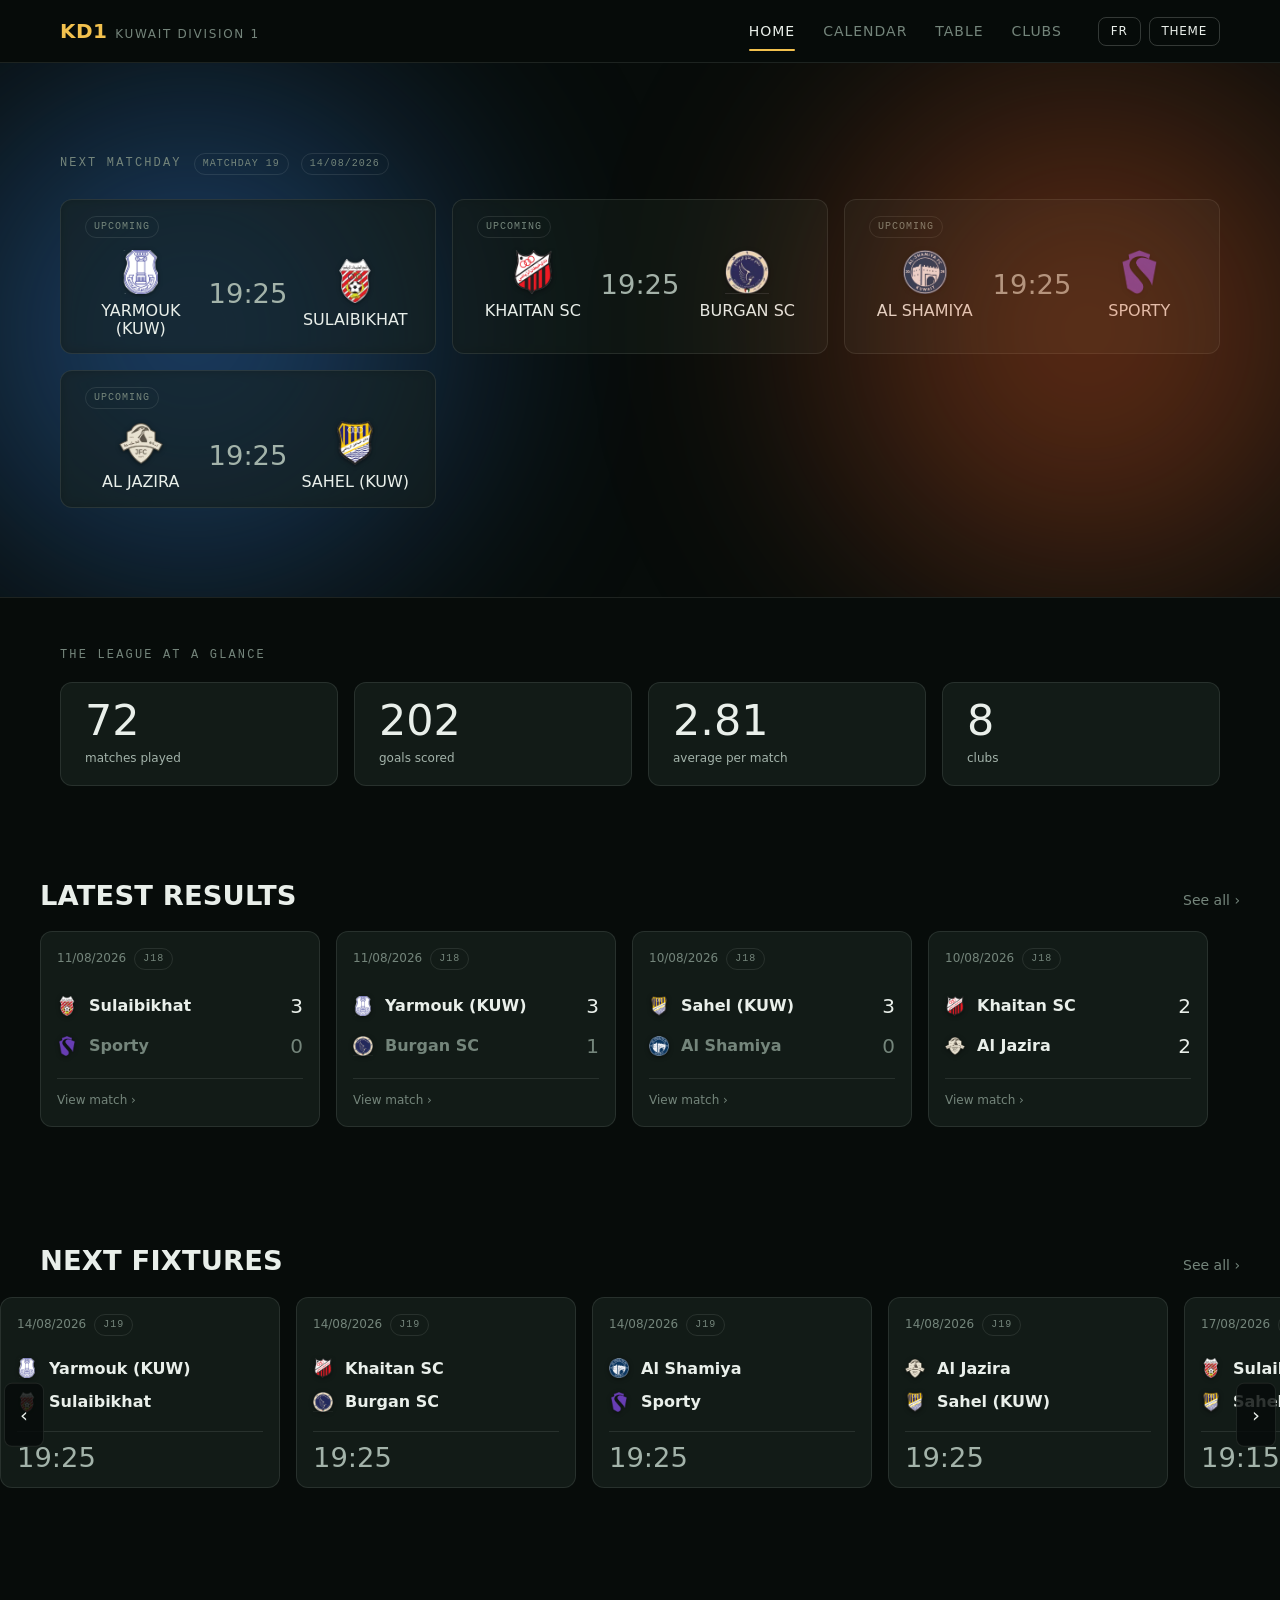
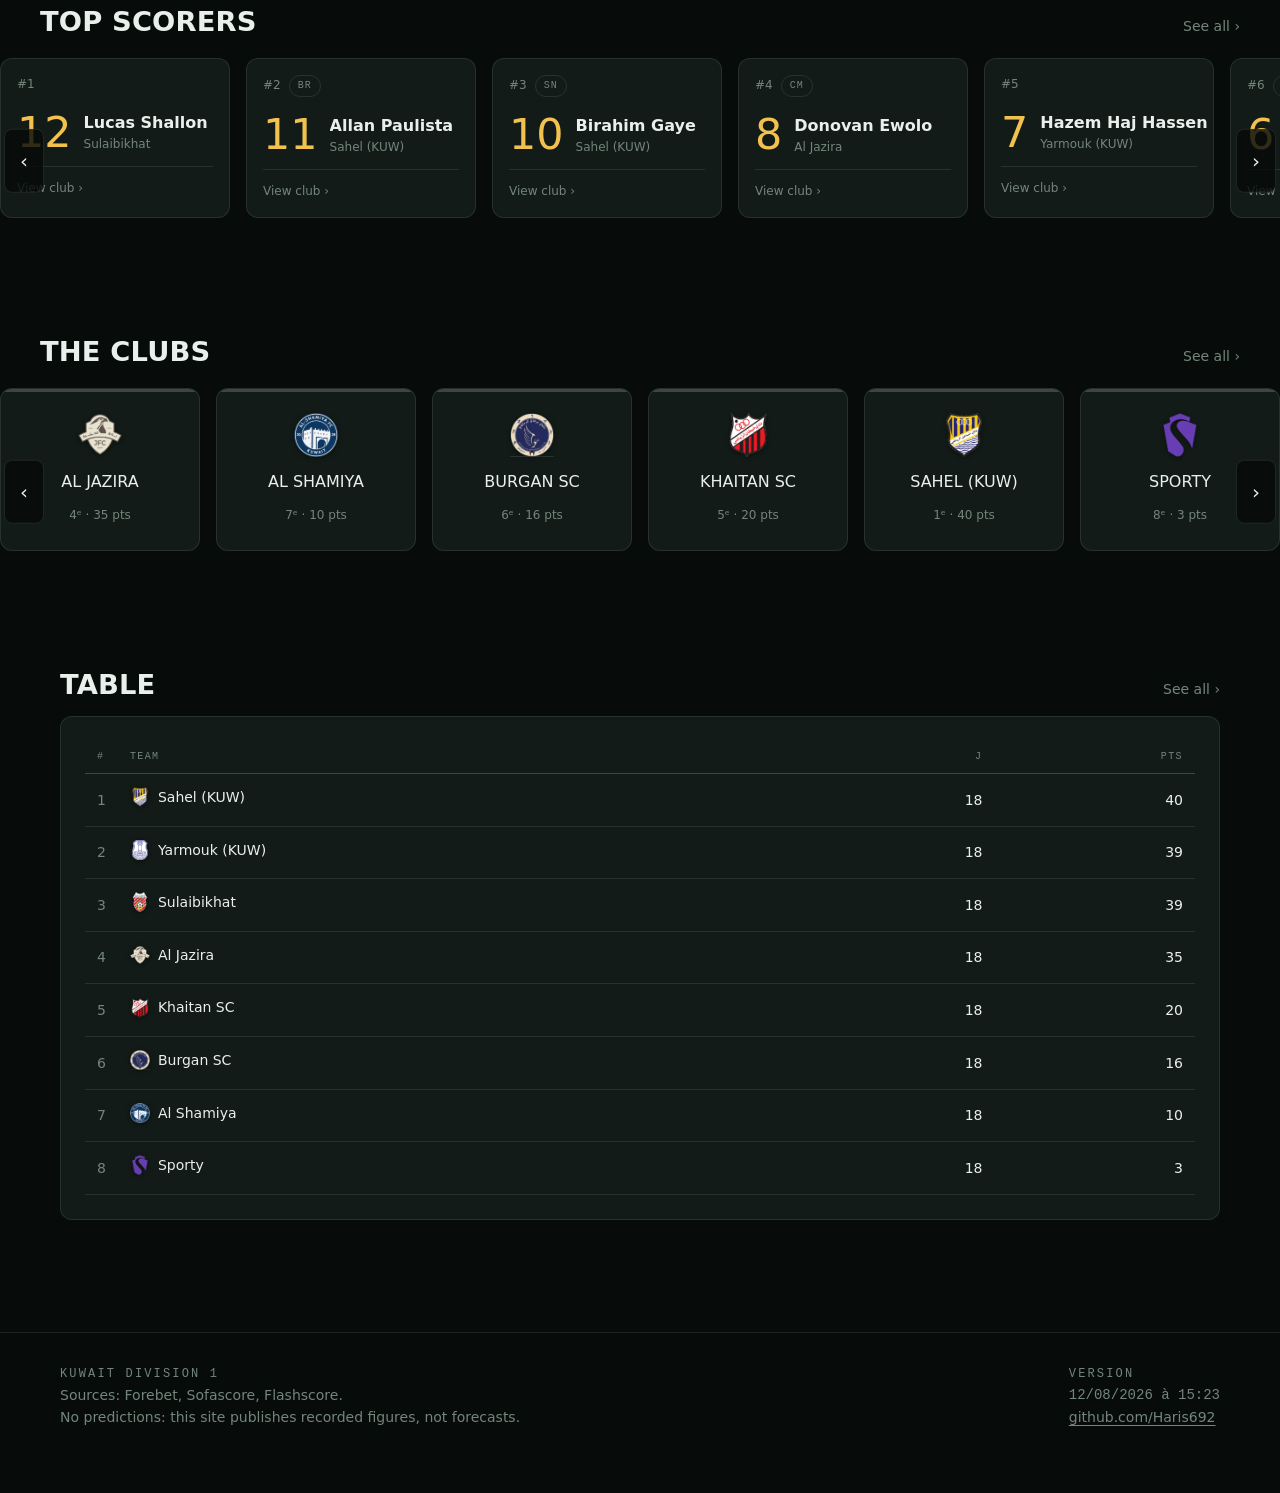
==== commit e17402e5: "fix(buteurs): le classement ne perd plus ceux qui ont change de club Le site donnait Allan Paulista " ====
--- a/index.html
+++ b/index.html
@@ -10,10 +10,10 @@
 <meta property="og:description" content="Résultats, chronologies, statistiques et classement de la Division 1 koweïtienne, saison 25/26.">
 <meta property="og:type" content="website">
 <link rel="icon" href="data:image/svg+xml,<svg xmlns='http://www.w3.org/2000/svg' viewBox='0 0 32 32'><text y='26' font-size='26'>&#9917;</text></svg>">
-<link rel="stylesheet" href="assets/dea43d2d53/css/tokens.css">
-<link rel="stylesheet" href="assets/dea43d2d53/css/base.css">
-<link rel="stylesheet" href="assets/dea43d2d53/css/components.css">
-<link rel="stylesheet" href="assets/dea43d2d53/css/pages.css">
+<link rel="stylesheet" href="assets/d9b7aa3b0e/css/tokens.css">
+<link rel="stylesheet" href="assets/d9b7aa3b0e/css/base.css">
+<link rel="stylesheet" href="assets/d9b7aa3b0e/css/components.css">
+<link rel="stylesheet" href="assets/d9b7aa3b0e/css/pages.css">
 <!-- Le thème est posé AVANT le premier rendu : lu depuis le script principal,
      la page clignoterait en sombre puis basculerait en clair. -->
 <script>
@@ -72,7 +72,7 @@
     });
   })();
 </script>
-<script type="module" src="assets/dea43d2d53/js/pages/home.js"></script>
+<script type="module" src="assets/d9b7aa3b0e/js/pages/home.js"></script>
 </head>
 <body>
 <main id="main"></main>
--- a/assets/d9b7aa3b0e/css/tokens.css
+++ b/assets/d9b7aa3b0e/css/tokens.css
@@ -0,0 +1,124 @@
+/* ============================================================================
+   JETONS — la seule source de vérité pour la couleur, la lettre et l'espace.
+   Aucune valeur brute ailleurs. Si une couleur n'est pas ici, elle n'existe pas.
+
+   DIRECTION : LE STADE À 19 H 25
+   Cette division ne joue qu'en soirée, sous les projecteurs. Le site est donc
+   sombre par défaut, et d'un noir qui tire sur le vert — celui d'une pelouse
+   éclairée de nuit — jamais d'un gris neutre. Un seul accent chaud, la couleur
+   du projecteur, tenu en réserve pour ce qui compte : un score, un direct.
+   ========================================================================= */
+
+:root {
+  color-scheme: dark;
+
+  /* --- surfaces : du plus profond au plus proche ------------------------ */
+  --ink-900: #070c0a;   /* le fond de page, la nuit derrière le stade */
+  --ink-800: #0c1310;   /* les sections */
+  --ink-700: #121b17;   /* les cartes */
+  --ink-600: #18231e;   /* ce qui se pose SUR une carte */
+  --ink-500: #1f2d27;   /* survol */
+
+  --line: rgba(233, 239, 234, 0.10);
+  --line-strong: rgba(233, 239, 234, 0.20);
+
+  /* --- encre : un blanc de projecteur, légèrement verdi --------------- */
+  --text: #e9efea;
+  --text-2: #a3b3aa;
+  --text-3: #74857b;
+
+  /* --- entités : paire validée dataviz, séparation CVD ΔE 26.8 ---------
+     Le domicile est TOUJOURS bleu, l'extérieur TOUJOURS orange. La couleur
+     suit l'équipe, jamais son rang ni son résultat. Ne pas y toucher. */
+  --home: #3987e5;
+  --away: #d95926;
+  --neutral-bar: #74857b;
+
+  /* --- signal ----------------------------------------------------------- */
+  --flood: #f2c14e;     /* le projecteur : score, direct, sélection */
+  --flood-ink: #1a1405; /* ce qu'on écrit SUR le projecteur */
+  --good: #3fbf6a;
+  --warn: #f2a33f;
+  --bad: #ff6b5e;
+  --live: #ff4438;
+
+  /* --- la pelouse -------------------------------------------------------
+     Le même vert de nuit que le fond, éclairci juste assez pour qu'un nom
+     blanc s'y lise. Elle reste SOUS les surfaces `--ink-` : un terrain plus
+     clair qu'une carte volerait la hiérarchie de la page à un élément qui
+     n'est qu'un support de lecture. Le dégradé va du fond du terrain (loin,
+     plus sombre) vers le but (près, plus clair) — c'est ainsi qu'un stade
+     est éclairé, et ça donne le sens de lecture sans une flèche. */
+  --pitch-far: #0e1a14;
+  --pitch-near: #16261d;
+  --pitch-line: rgba(233, 239, 234, 0.09);
+
+  /* --- lettre -----------------------------------------------------------
+     Bahnschrift est le DIN livré avec Windows : la lettre des panneaux de
+     signalisation et des tableaux de stade, disponible sans rien télécharger.
+     Le site doit rester servable depuis un dossier, sans CDN. */
+  --display: "Bahnschrift", "DIN Alternate", "Oswald", "Roboto Condensed",
+             "Segoe UI Variable Display", system-ui, sans-serif;
+  --body: system-ui, -apple-system, "Segoe UI", Roboto, sans-serif;
+  --mono: "Cascadia Mono", ui-monospace, Consolas, "SF Mono", monospace;
+
+  /* Échelle fluide : le même rapport du téléphone au grand écran. */
+  --t--1: 0.75rem;
+  --t-0: 0.875rem;
+  --t-1: 1rem;
+  --t-2: clamp(1.05rem, 0.98rem + 0.35vw, 1.25rem);
+  --t-3: clamp(1.3rem, 1.15rem + 0.7vw, 1.75rem);
+  --t-4: clamp(1.75rem, 1.4rem + 1.6vw, 2.75rem);
+  --t-5: clamp(2.4rem, 1.7rem + 3.2vw, 4.5rem);
+  --t-6: clamp(3rem, 1.8rem + 5.6vw, 7rem);
+
+  /* --- espace : une seule progression, pas d'exception ------------------ */
+  --s-1: 4px;   --s-2: 8px;   --s-3: 12px;  --s-4: 16px;
+  --s-5: 24px;  --s-6: 32px;  --s-7: 48px;  --s-8: 64px;  --s-9: 96px;
+
+  --r-1: 4px; --r-2: 8px; --r-3: 12px; --r-4: 20px; --r-full: 999px;
+
+  --page: 1240px;       /* la largeur de lecture */
+  --gutter: clamp(16px, 4vw, 40px);
+
+  /* --- mouvement --------------------------------------------------------
+     Une seule courbe pour tout le site : sortie franche, arrivée posée. */
+  --ease: cubic-bezier(0.2, 0.7, 0.2, 1);
+  --fast: 120ms;
+  --mid: 220ms;
+  --slow: 380ms;
+
+  --lift: 0 1px 2px rgba(0,0,0,.4), 0 8px 24px -12px rgba(0,0,0,.7);
+  --lift-2: 0 2px 4px rgba(0,0,0,.5), 0 20px 48px -20px rgba(0,0,0,.85);
+
+  --z-nav: 100;
+  --z-board: 90;
+  --z-pop: 200;
+}
+
+/* Le clair n'est pas une inversion mécanique : les surfaces se réordonnent
+   (la carte devient plus claire que le fond) et l'ambre s'assombrit pour tenir
+   le contraste sur blanc. */
+:root[data-theme="light"] {
+  color-scheme: light;
+  --ink-900: #eef1ef;
+  --ink-800: #f5f7f5;
+  --ink-700: #ffffff;
+  --ink-600: #f7f9f7;
+  --ink-500: #eef2ef;
+  --line: rgba(11, 15, 13, 0.12);
+  --line-strong: rgba(11, 15, 13, 0.24);
+  --text: #0b0f0d;
+  --text-2: #4c5a52;
+  --text-3: #7b8a81;
+  --home: #2a78d6;
+  --away: #eb6834;
+  --flood: #8a5a00;
+  --flood-ink: #ffffff;
+  --good: #0a8f36;
+  --warn: #9a6200;
+  --bad: #cc3a2e;
+  --live: #d32b1e;
+  --lift: 0 1px 2px rgba(11,15,13,.06), 0 8px 24px -16px rgba(11,15,13,.25);
+  --lift-2: 0 2px 6px rgba(11,15,13,.08), 0 24px 48px -24px rgba(11,15,13,.3);
+}
--- a/assets/d9b7aa3b0e/css/base.css
+++ b/assets/d9b7aa3b0e/css/base.css
@@ -0,0 +1,114 @@
+/* ============================================================================
+   BASE — remise à zéro, lettre, accessibilité de plancher.
+   Rien de spécifique à un composant ici.
+   ========================================================================= */
+
+*, *::before, *::after { box-sizing: border-box; }
+
+html { -webkit-text-size-adjust: 100%; scroll-behavior: smooth; }
+
+body {
+  margin: 0;
+  background: var(--ink-900);
+  color: var(--text);
+  font: var(--t-1)/1.6 var(--body);
+  /* Un chiffre qui change ne doit jamais déplacer ses voisins : tout le site
+     est en chiffres tabulaires, pas seulement les tableaux. */
+  font-variant-numeric: tabular-nums;
+  -webkit-font-smoothing: antialiased;
+  text-rendering: optimizeLegibility;
+  overflow-x: hidden;
+}
+
+h1, h2, h3, h4 {
+  margin: 0;
+  font-family: var(--display);
+  font-weight: 600;
+  line-height: 1.05;
+  letter-spacing: 0.005em;
+  text-transform: uppercase;
+}
+h1 { font-size: var(--t-5); }
+h2 { font-size: var(--t-3); }
+h3 { font-size: var(--t-2); }
+
+p { margin: 0; }
+
+a { color: inherit; text-decoration: none; }
+a:hover { color: var(--flood); }
+
+img { max-width: 100%; display: block; }
+
+button, input, select, textarea { font: inherit; color: inherit; }
+button { background: none; border: 0; padding: 0; cursor: pointer; }
+
+/* Le focus doit être visible partout, et de la même façon partout : c'est le
+   seul repère de quelqu'un qui navigue au clavier. Une seule règle globale
+   vaut mieux que trente règles par composant qui finissent par diverger. */
+:focus-visible {
+  outline: 2px solid var(--flood);
+  outline-offset: 2px;
+  border-radius: var(--r-1);
+}
+:focus:not(:focus-visible) { outline: none; }
+
+/* Le lien d'évitement : premier élément tabulable de chaque page. */
+.skip {
+  position: absolute; left: var(--s-4); top: -100px;
+  background: var(--flood); color: var(--flood-ink);
+  padding: var(--s-3) var(--s-4); border-radius: var(--r-2);
+  font-family: var(--display); text-transform: uppercase;
+  z-index: var(--z-pop); transition: top var(--fast) var(--ease);
+}
+.skip:focus { top: var(--s-4); color: var(--flood-ink); }
+
+/* Réservé aux lecteurs d'écran : jamais utilisé pour cacher du décor. */
+.sr {
+  position: absolute; width: 1px; height: 1px; padding: 0; margin: -1px;
+  overflow: hidden; clip: rect(0 0 0 0); white-space: nowrap; border: 0;
+}
+
+::selection { background: var(--flood); color: var(--flood-ink); }
+
+/* Les barres de défilement des rails : discrètes, mais présentes — une zone
+   qui défile doit le dire. */
+.scroller { scrollbar-width: thin; scrollbar-color: var(--line-strong) transparent; }
+.scroller::-webkit-scrollbar { height: 6px; }
+.scroller::-webkit-scrollbar-track { background: transparent; }
+.scroller::-webkit-scrollbar-thumb {
+  background: var(--line-strong); border-radius: var(--r-full);
+}
+
+/* --- mise en page ---------------------------------------------------- */
+.page { width: min(var(--page), 100%); margin-inline: auto; padding-inline: var(--gutter); }
+.section { padding-block: var(--s-7); }
+.stack > * + * { margin-top: var(--s-4); }
+
+/* --- utilitaires de texte --------------------------------------------- */
+.eyebrow {
+  font-family: var(--mono); font-size: var(--t--1);
+  letter-spacing: 0.18em; text-transform: uppercase; color: var(--text-3);
+}
+.lede { color: var(--text-2); font-size: var(--t-1); max-width: 62ch; }
+.muted { color: var(--text-3); }
+.num { font-family: var(--display); font-variant-numeric: tabular-nums; }
+.mono { font-family: var(--mono); }
+.truncate { overflow: hidden; text-overflow: ellipsis; white-space: nowrap; }
+
+/* --- mouvement --------------------------------------------------------
+   Une seule entrée de page, jamais d'animation sur les données elles-mêmes :
+   un chiffre qui apparaît en fondu se lit moins vite. */
+@keyframes rise { from { opacity: 0; transform: translateY(10px); } }
+main { animation: rise var(--slow) var(--ease) both; }
+
+@keyframes pulse { 50% { opacity: 0.3; } }
+
+@media (prefers-reduced-motion: reduce) {
+  html { scroll-behavior: auto; }
+  *, *::before, *::after {
+    animation-duration: 0.01ms !important;
+    animation-iteration-count: 1 !important;
+    transition-duration: 0.01ms !important;
+    scroll-behavior: auto !important;
+  }
+}
--- a/assets/d9b7aa3b0e/css/components.css
+++ b/assets/d9b7aa3b0e/css/components.css
@@ -0,0 +1,323 @@
+/* ============================================================================
+   COMPOSANTS — tout ce qui se répète d'une page à l'autre.
+   Un composant = une classe racine. Pas de style contextuel « ce bouton mais
+   dans cette page » : c'est ce qui fait diverger deux pages avec le temps.
+   ========================================================================= */
+
+/* ---------------------------------------------------------------- barre haute
+   Elle ne bouge jamais, sur les six pages, et elle dit toujours où on est.
+   C'est le seul repère stable quand on navigue de match en club en classement. */
+.nav {
+  position: sticky; top: 0; z-index: var(--z-nav);
+  background: color-mix(in srgb, var(--ink-900) 88%, transparent);
+  backdrop-filter: blur(14px) saturate(140%);
+  border-bottom: 1px solid var(--line);
+}
+.nav__in {
+  width: min(var(--page), 100%); margin-inline: auto;
+  padding: var(--s-3) var(--gutter);
+  display: flex; align-items: center; gap: var(--s-5);
+}
+.brand {
+  display: flex; align-items: baseline; gap: var(--s-2);
+  font-family: var(--display); text-transform: uppercase;
+  letter-spacing: 0.02em; font-size: var(--t-2); white-space: nowrap;
+}
+.brand b { color: var(--flood); font-weight: 600; }
+.brand span { font-size: var(--t--1); color: var(--text-3); letter-spacing: 0.14em; }
+
+.nav__links { display: flex; gap: var(--s-1); margin-inline-start: auto; }
+.nav__link {
+  font-family: var(--display); font-size: var(--t-0);
+  text-transform: uppercase; letter-spacing: 0.07em;
+  color: var(--text-3); padding: var(--s-2) var(--s-3);
+  border-radius: var(--r-2); position: relative;
+  transition: color var(--fast) var(--ease), background var(--fast) var(--ease);
+}
+.nav__link:hover { color: var(--text); background: var(--ink-700); }
+.nav__link[aria-current="page"] { color: var(--text); }
+.nav__link[aria-current="page"]::after {
+  content: ""; position: absolute; left: var(--s-3); right: var(--s-3);
+  bottom: -1px; height: 2px; background: var(--flood); border-radius: 2px;
+}
+.nav__tools { display: flex; gap: var(--s-2); align-items: center; }
+
+/* Sous 900 px les liens passent sous la marque et défilent latéralement :
+   un menu à tiroir cacherait la navigation d'un site qui n'a que six pages. */
+@media (max-width: 900px) {
+  .nav__in { flex-wrap: wrap; gap: var(--s-3); }
+  .nav__links {
+    order: 3; width: 100%; margin-inline-start: 0;
+    overflow-x: auto; padding-bottom: var(--s-1);
+  }
+  .nav__tools { margin-inline-start: auto; }
+}
+
+/* --------------------------------------------------------------- commandes */
+.btn {
+  display: inline-flex; align-items: center; gap: var(--s-2);
+  font-family: var(--display); font-size: var(--t-0);
+  text-transform: uppercase; letter-spacing: 0.06em;
+  padding: var(--s-2) var(--s-4); border-radius: var(--r-2);
+  border: 1px solid var(--line-strong); color: var(--text);
+  background: var(--ink-700);
+  transition: background var(--fast) var(--ease), border-color var(--fast) var(--ease),
+              transform var(--fast) var(--ease);
+}
+.btn:hover { background: var(--ink-500); border-color: var(--text-3); color: var(--text); }
+.btn:active { transform: translateY(1px); }
+.btn--primary {
+  background: var(--flood); color: var(--flood-ink); border-color: var(--flood);
+}
+.btn--primary:hover { background: var(--flood); color: var(--flood-ink); filter: brightness(1.08); }
+.btn--ghost { background: none; }
+.btn--sm { padding: var(--s-1) var(--s-3); font-size: var(--t--1); }
+.btn[aria-busy="true"] { opacity: 0.6; cursor: progress; }
+
+select.btn { padding-inline-end: var(--s-3); }
+
+/* ------------------------------------------------------------------- carte */
+.card {
+  background: var(--ink-700); border: 1px solid var(--line);
+  border-radius: var(--r-3); padding: var(--s-5);
+}
+.card__head {
+  display: flex; align-items: baseline; gap: var(--s-3);
+  flex-wrap: wrap; margin-bottom: var(--s-4);
+}
+.card__head h2, .card__head h3 { font-size: var(--t-2); }
+
+/* La note de méthode : chaque bloc dit ce qu'il sait, d'où ça vient et ce qui
+   manque — mais seulement quand on le demande. Déplié partout, ce serait plus
+   de commentaire que de données. */
+.note { margin-top: var(--s-3); }
+.note > summary {
+  display: inline-flex; align-items: center; gap: var(--s-2);
+  font-size: var(--t--1); color: var(--text-3); cursor: pointer;
+  list-style: none; width: max-content;
+}
+.note > summary::-webkit-details-marker { display: none; }
+.note > summary::before {
+  content: "?"; font-family: var(--mono); font-size: 10px; line-height: 1;
+  width: 15px; height: 15px; border: 1px solid var(--line-strong);
+  border-radius: var(--r-full); display: grid; place-items: center;
+}
+.note > summary:hover { color: var(--text-2); }
+.note p { margin-top: var(--s-2); font-size: var(--t-0); color: var(--text-2); max-width: 66ch; }
+
+/* ------------------------------------------------------------------ écusson */
+.crest {
+  width: 28px; height: 28px; object-fit: contain; flex: none;
+  filter: drop-shadow(0 1px 2px rgba(0,0,0,.5));
+}
+.crest--lg { width: 44px; height: 44px; }
+.crest--xl { width: clamp(56px, 9vw, 96px); height: clamp(56px, 9vw, 96px); }
+.crest--sm { width: 20px; height: 20px; }
+/* Un club sans écusson récupéré garde sa place : une pastille à ses initiales
+   plutôt qu'un trou dans l'alignement. */
+.crest--none {
+  display: grid; place-items: center; border-radius: var(--r-full);
+  background: var(--ink-600); color: var(--text-3);
+  font-family: var(--display); font-size: var(--t--1);
+}
+
+.team-chip { display: inline-flex; align-items: center; gap: var(--s-2); min-width: 0; }
+.team-chip__name { font-weight: 600; }
+
+/* ------------------------------------------------------------------ pastille */
+.badge {
+  display: inline-flex; align-items: center; gap: var(--s-1);
+  font-family: var(--mono); font-size: 10px; letter-spacing: 0.1em;
+  text-transform: uppercase; color: var(--text-3);
+  border: 1px solid var(--line); border-radius: var(--r-full);
+  padding: 2px var(--s-2); white-space: nowrap;
+}
+.badge--flood { color: var(--flood); border-color: var(--flood); }
+/* Donnée venue du club lui-même, pas d'une source collectée. Discret : c'est
+   une mention d'origine, pas une distinction. */
+.badge--club { color: var(--text-2); border-color: var(--line); }
+.badge--live { color: var(--live); border-color: var(--live); }
+.badge--live::before {
+  content: ""; width: 6px; height: 6px; border-radius: 50%;
+  background: var(--live); animation: pulse 1.6s ease-in-out infinite;
+}
+.badge--solid { background: var(--ink-600); border-color: transparent; color: var(--text-2); }
+
+/* Le marqueur « en cours » : il se pose au-dessus de l'heure, clignote en
+   rouge, et ne ressemble à aucune autre pastille du site — c'est le seul
+   élément qui change tout seul, il a le droit d'attirer l'œil.
+   Le clignotement s'arrête si la personne a demandé moins d'animations : c'est
+   le rouge qui porte l'information, le battement n'est qu'un renfort. */
+.live-mark {
+  display: inline-flex; align-items: center; gap: 5px;
+  font-family: var(--mono); font-size: var(--t--1);
+  letter-spacing: 0.16em; text-transform: uppercase;
+  color: var(--live); animation: blink 1.3s ease-in-out infinite;
+  cursor: help;
+}
+.live-mark__dot {
+  width: 7px; height: 7px; border-radius: 50%; background: var(--live);
+  box-shadow: 0 0 0 3px color-mix(in srgb, var(--live) 22%, transparent);
+}
+@keyframes blink { 50% { opacity: 0.28; } }
+
+/* Le marqueur se pose au-dessus de l'heure et reste centré sur elle. Sans
+   marqueur, l'empilement ne laisse aucune place vide : l'heure d'une rencontre
+   à venir garde exactement la hauteur du score de sa voisine. */
+.kick-stack {
+  display: inline-flex; flex-direction: column; align-items: center;
+  gap: 2px; line-height: 1;
+}
+
+.dot { width: 9px; height: 9px; border-radius: 50%; flex: none; display: inline-block; }
+.dot--home { background: var(--home); }
+.dot--away { background: var(--away); }
+
+/* ------------------------------------------------------------- rail (Netflix)
+   Une rangée qui défile latéralement, avec accroche. C'est le seul emprunt
+   assumé aux plateformes vidéo, et il tient parce qu'on a de quoi la remplir :
+   84 rencontres, 8 clubs, 50 buteurs. Un rail de trois cartes serait ridicule —
+   les composants qui n'ont pas assez de contenu passent en grille. */
+.rail { position: relative; }
+.rail__head {
+  display: flex; align-items: baseline; gap: var(--s-3);
+  margin-bottom: var(--s-4); padding-inline: var(--gutter);
+}
+.rail__head h2 { font-size: var(--t-3); }
+.rail__more { margin-inline-start: auto; font-size: var(--t-0); color: var(--text-3); }
+.rail__more:hover { color: var(--flood); }
+.rail__track {
+  display: flex; gap: var(--s-4); overflow-x: auto; overscroll-behavior-x: contain;
+  scroll-snap-type: x proximity; padding: var(--s-1) var(--gutter) var(--s-5);
+}
+.rail__track > * { scroll-snap-align: start; flex: none; }
+/* Les flèches ne remplacent pas le défilement, elles le rendent visible à la
+   souris. Cachées au clavier et au tactile, qui ont déjà mieux. */
+.rail__arrow {
+  position: absolute; top: 50%; translate: 0 -30%;
+  width: 40px; height: 64px; display: none; place-items: center;
+  background: color-mix(in srgb, var(--ink-900) 82%, transparent);
+  border: 1px solid var(--line); border-radius: var(--r-2);
+  color: var(--text); font-size: var(--t-2); z-index: 2;
+  transition: background var(--fast) var(--ease);
+}
+.rail__arrow:hover { background: var(--ink-600); }
+.rail__arrow[hidden] { display: none; }
+.rail__arrow--prev { left: 4px; }
+.rail__arrow--next { right: 4px; }
+@media (hover: hover) and (min-width: 900px) { .rail__arrow { display: grid; } }
+
+/* --------------------------------------------------------- carte rencontre */
+.fixture {
+  width: 280px; background: var(--ink-700); border: 1px solid var(--line);
+  border-radius: var(--r-3); padding: var(--s-4); display: block;
+  transition: transform var(--mid) var(--ease), border-color var(--mid) var(--ease),
+              box-shadow var(--mid) var(--ease), background var(--mid) var(--ease);
+}
+.fixture:hover, .fixture:focus-visible {
+  transform: translateY(-3px); border-color: var(--line-strong);
+  box-shadow: var(--lift-2); background: var(--ink-600); color: var(--text);
+}
+.fixture__top {
+  display: flex; align-items: center; gap: var(--s-2);
+  margin-bottom: var(--s-4); font-size: var(--t--1); color: var(--text-3);
+}
+.fixture__side {
+  display: flex; align-items: center; gap: var(--s-3); padding-block: var(--s-1);
+}
+.fixture__side .name { flex: 1; min-width: 0; font-weight: 600; }
+.fixture__side .score {
+  font-family: var(--display); font-size: var(--t-2); min-width: 1.4ch; text-align: right;
+}
+/* Le perdant s'efface d'un cran : on lit le résultat sans lire les chiffres. */
+.fixture__side--lost { color: var(--text-3); }
+.fixture__side--lost .score { color: var(--text-3); }
+.fixture__foot {
+  margin-top: var(--s-3); padding-top: var(--s-3); border-top: 1px solid var(--line);
+  font-size: var(--t--1); color: var(--text-3);
+  display: flex; align-items: center; gap: var(--s-2);
+}
+.fixture__kick { font-family: var(--display); font-size: var(--t-3); color: var(--text-2); }
+
+/* ------------------------------------------------------------- carte club */
+.club {
+  width: 200px; border-radius: var(--r-3); border: 1px solid var(--line);
+  background: var(--ink-700); padding: var(--s-5) var(--s-4);
+  display: grid; justify-items: center; gap: var(--s-3); text-align: center;
+  transition: transform var(--mid) var(--ease), box-shadow var(--mid) var(--ease),
+              border-color var(--mid) var(--ease);
+  position: relative; overflow: hidden;
+}
+/* La couleur du club ne teinte que ce voile, jamais un graphique : deux clubs
+   peuvent partager une teinte, et une couleur de club peut être blanche. */
+.club::before {
+  content: ""; position: absolute; inset: 0 0 auto; height: 3px;
+  background: var(--club, var(--line-strong));
+}
+.club:hover, .club:focus-visible {
+  transform: translateY(-4px); box-shadow: var(--lift-2);
+  border-color: var(--line-strong); color: var(--text);
+}
+.club__name { font-family: var(--display); font-size: var(--t-1); text-transform: uppercase; }
+.club__meta { font-size: var(--t--1); color: var(--text-3); }
+
+/* ------------------------------------------------------------------ tableau */
+.table { width: 100%; border-collapse: collapse; font-size: var(--t-0); }
+.table th {
+  text-align: left; font-family: var(--mono); font-size: 10px;
+  letter-spacing: 0.14em; text-transform: uppercase; color: var(--text-3);
+  font-weight: 400; padding: var(--s-2) var(--s-3); border-bottom: 1px solid var(--line-strong);
+}
+.table td { padding: var(--s-3); border-bottom: 1px solid var(--line); }
+.table tbody tr { transition: background var(--fast) var(--ease); }
+.table tbody tr:hover { background: var(--ink-600); }
+.table .n { text-align: right; font-variant-numeric: tabular-nums; }
+.table .rank { color: var(--text-3); width: 2.5ch; text-align: right; font-family: var(--display); }
+.table__wrap { overflow-x: auto; }
+
+/* Les places qui comptent, marquées à gauche plutôt que par une couleur de
+   fond : le classement reste lisible en noir et blanc. */
+.table tr[data-zone="up"] td:first-child { box-shadow: inset 3px 0 0 var(--good); }
+.table tr[data-zone="down"] td:first-child { box-shadow: inset 3px 0 0 var(--bad); }
+.table tr[data-highlight] td { background: color-mix(in srgb, var(--flood) 10%, transparent); }
+
+/* ------------------------------------------------------------- barre comparée */
+.h2h { display: grid; grid-template-columns: 4.5ch 1fr minmax(9ch, auto) 1fr 4.5ch; gap: var(--s-2) var(--s-3); align-items: center; }
+.h2h__label { text-align: center; font-size: var(--t--1); color: var(--text-2); }
+.h2h__bar { height: 8px; border-radius: var(--r-full); background: var(--ink-600); overflow: hidden; display: flex; }
+.h2h__bar--home { justify-content: flex-end; }
+.h2h__fill { height: 100%; border-radius: var(--r-full); }
+.h2h__fill--home { background: var(--home); }
+.h2h__fill--away { background: var(--away); }
+.h2h__v { font-family: var(--display); font-size: var(--t-0); }
+.h2h__v--l { text-align: right; }
+.h2h__group {
+  grid-column: 1 / -1; margin-top: var(--s-4); font-family: var(--mono);
+  font-size: 10px; letter-spacing: 0.14em; text-transform: uppercase; color: var(--text-3);
+}
+
+/* -------------------------------------------------------------- états vides */
+.empty {
+  display: grid; gap: var(--s-3); justify-items: start;
+  padding: var(--s-6); border: 1px dashed var(--line-strong);
+  border-radius: var(--r-3); color: var(--text-2);
+}
+.empty h3 { font-size: var(--t-2); color: var(--text); }
+
+/* Le squelette : ce qui s'affiche pendant que les données arrivent. Il a la
+   FORME du contenu attendu, pas une roue qui tourne — la page ne doit pas
+   sauter quand les vraies valeurs se posent. */
+.skel {
+  background: linear-gradient(90deg, var(--ink-700), var(--ink-600), var(--ink-700));
+  background-size: 200% 100%; border-radius: var(--r-2);
+  animation: shimmer 1.4s linear infinite;
+}
+@keyframes shimmer { to { background-position: -200% 0; } }
+
+/* -------------------------------------------------------------------- pied */
+.foot {
+  border-top: 1px solid var(--line); margin-top: var(--s-8);
+  padding-block: var(--s-6) var(--s-8); color: var(--text-3); font-size: var(--t-0);
+}
+.foot__grid { display: flex; flex-wrap: wrap; gap: var(--s-5); justify-content: space-between; }
+.foot a { text-decoration: underline; text-underline-offset: 3px; }
--- a/assets/d9b7aa3b0e/css/pages.css
+++ b/assets/d9b7aa3b0e/css/pages.css
@@ -0,0 +1,342 @@
+/* ============================================================================
+   PAGES — ce qui n'existe qu'à un endroit. Tout ce qui se répète est dans
+   components.css ; si un bloc d'ici commence à servir deux fois, il déménage.
+   ========================================================================= */
+
+/* ------------------------------------------------------------------ la une
+   L'ouverture du site. Ce que voit un club koweïtien à la première seconde :
+   une rencontre, en grand, avec son score. Pas un tableau de bord. */
+.hero {
+  position: relative; overflow: hidden;
+  border-bottom: 1px solid var(--line);
+  padding-block: clamp(var(--s-6), 7vw, var(--s-9));
+}
+/* Deux halos aux couleurs des deux camps, très dilués : l'ambiance d'un stade
+   éclairé, sans jamais teinter un chiffre. */
+.hero::before, .hero::after {
+  content: ""; position: absolute; inset-block: -40%; width: 60%;
+  filter: blur(90px); opacity: 0.5; pointer-events: none;
+}
+.hero::before { left: -15%; background: radial-gradient(circle, var(--home), transparent 62%); }
+.hero::after { right: -15%; background: radial-gradient(circle, var(--away), transparent 62%); }
+/* Sur fond clair, la même opacité vire au pastel et affaiblit le texte :
+   les halos se retirent nettement. */
+:root[data-theme="light"] .hero::before,
+:root[data-theme="light"] .hero::after { opacity: 0.22; }
+:root[data-theme="light"] .club-hero::before { opacity: 0.2; }
+.hero__in { position: relative; }
+.hero__meta { display: flex; flex-wrap: wrap; gap: var(--s-3); align-items: center; margin-bottom: var(--s-5); }
+.hero__grid {
+  display: grid; grid-template-columns: 1fr auto 1fr;
+  align-items: center; gap: clamp(var(--s-3), 3vw, var(--s-7));
+}
+.hero__team { display: grid; justify-items: center; gap: var(--s-3); text-align: center; min-width: 0; }
+.hero__name {
+  font-family: var(--display); font-size: var(--t-4); text-transform: uppercase;
+  line-height: 1; overflow-wrap: anywhere;
+}
+.hero__rank { font-size: var(--t--1); color: var(--text-2); }
+.hero__score {
+  font-family: var(--display); font-size: var(--t-6); line-height: 0.9;
+  color: var(--flood); white-space: nowrap; letter-spacing: 0.01em;
+}
+.hero__score .sep { color: var(--text-3); margin-inline: 0.12em; }
+.hero__kick { font-family: var(--display); font-size: var(--t-4); color: var(--text-2); }
+.hero__cta { margin-top: var(--s-6); display: flex; flex-wrap: wrap; gap: var(--s-3); }
+.hero__line {
+  margin-top: var(--s-5); display: flex; flex-wrap: wrap; gap: var(--s-2) var(--s-4);
+  font-size: var(--t-0); color: var(--text-2);
+}
+.hero__line b { color: var(--text); font-weight: 600; }
+@media (max-width: 700px) {
+  .hero__name { font-size: var(--t-2); }
+  .hero__grid { gap: var(--s-2); }
+}
+
+/* Plusieurs rencontres à la une — le cas normal : une journée de cette division
+   se joue en deux à quatre matchs le même soir. Chacune garde un panneau
+   entier, cliquable d'un bout à l'autre. Aucune n'est reléguée derrière une
+   autre : elles ont toutes eu lieu ce soir-là. */
+.hero__matches {
+  display: grid; gap: var(--s-4);
+  grid-template-columns: repeat(auto-fit, minmax(320px, 1fr));
+}
+.hmatch {
+  display: block; padding: var(--s-4) var(--s-5);
+  background: color-mix(in srgb, var(--ink-700) 72%, transparent);
+  backdrop-filter: blur(6px);
+  border: 1px solid var(--line); border-radius: var(--r-3);
+  transition: transform var(--mid) var(--ease), border-color var(--mid) var(--ease),
+              box-shadow var(--mid) var(--ease);
+}
+a.hmatch:hover, a.hmatch:focus-visible {
+  transform: translateY(-3px); border-color: var(--line-strong);
+  box-shadow: var(--lift-2); color: var(--text);
+}
+.hmatch__top {
+  display: flex; align-items: center; gap: var(--s-2);
+  font-size: var(--t--1); color: var(--text-3); margin-bottom: var(--s-3);
+}
+.hmatch__grid {
+  display: grid; grid-template-columns: 1fr auto 1fr;
+  align-items: center; gap: var(--s-3);
+}
+.hmatch__side { display: grid; justify-items: center; gap: var(--s-2); min-width: 0; text-align: center; }
+.hmatch__name {
+  font-family: var(--display); font-size: var(--t-1); text-transform: uppercase;
+  line-height: 1.1; overflow-wrap: anywhere;
+}
+.hmatch__score { font-family: var(--display); font-size: var(--t-4); color: var(--flood); white-space: nowrap; }
+.hmatch__score .sep { color: var(--text-3); margin-inline: 0.1em; }
+.hmatch__kick { font-family: var(--display); font-size: var(--t-3); color: var(--text-2); }
+.hmatch__line {
+  margin-top: var(--s-3); padding-top: var(--s-3); border-top: 1px solid var(--line);
+  display: flex; flex-wrap: wrap; gap: var(--s-1) var(--s-3);
+  font-size: var(--t--1); color: var(--text-2);
+}
+.hmatch__line b { color: var(--text); font-weight: 600; }
+
+/* ------------------------------------------------------------------ chiffres */
+.stats-strip {
+  display: grid; grid-template-columns: repeat(auto-fit, minmax(150px, 1fr));
+  gap: var(--s-4);
+}
+.stat {
+  background: var(--ink-700); border: 1px solid var(--line);
+  border-radius: var(--r-3); padding: var(--s-4) var(--s-5);
+}
+.stat__v { font-size: var(--t-4); line-height: 1; }
+.stat__l { font-size: var(--t--1); color: var(--text-2); margin-top: var(--s-2); }
+.stat__n { font-size: var(--t--1); color: var(--text-3); }
+
+.grid-cards {
+  display: grid; gap: var(--s-4);
+  grid-template-columns: repeat(auto-fill, minmax(200px, 1fr));
+}
+.grid-cards > * { width: auto; }
+
+.scorer { display: flex; align-items: center; gap: var(--s-3); }
+.scorer__g { font-size: var(--t-4); line-height: 1; color: var(--flood); }
+.scorer__n { font-weight: 600; }
+
+/* ----------------------------------------------------------- page rencontre */
+.board {
+  position: sticky; top: 57px; z-index: var(--z-board);
+  background: var(--ink-900); border-bottom: 1px solid var(--line);
+  box-shadow: 0 10px 20px -18px rgba(0,0,0,.9);
+}
+.board__in { padding-block: var(--s-3); }
+.board__line { display: grid; grid-template-columns: 1fr auto 1fr; align-items: center; gap: var(--s-4); }
+.board__team { display: flex; align-items: center; gap: var(--s-3); min-width: 0; }
+.board__team--away { flex-direction: row-reverse; text-align: right; }
+.board__name { font-family: var(--display); font-size: var(--t-2); text-transform: uppercase; }
+.board__score { font-family: var(--display); font-size: var(--t-4); color: var(--flood); white-space: nowrap; }
+.board__score .sep { color: var(--text-3); margin-inline: 0.1em; }
+.board__meta { margin-top: var(--s-2); display: flex; flex-wrap: wrap; gap: var(--s-2) var(--s-4); font-size: var(--t--1); color: var(--text-3); }
+@media (max-width: 640px) { .board { top: 106px; } .board__name { font-size: var(--t-0); } }
+
+.tabs { display: flex; gap: var(--s-1); border-bottom: 1px solid var(--line); overflow-x: auto; }
+.tab {
+  font-family: var(--display); font-size: var(--t-0); text-transform: uppercase;
+  letter-spacing: 0.06em; color: var(--text-3); white-space: nowrap;
+  padding: var(--s-3) var(--s-4); border-bottom: 2px solid transparent;
+  transition: color var(--fast) var(--ease);
+}
+.tab:hover { color: var(--text-2); }
+.tab[aria-selected="true"] { color: var(--text); border-bottom-color: var(--flood); }
+
+/* --- le fil du match : la signature du projet -------------------------
+   Personne d'autre ne publie les buteurs de cette division. Depuis qu'ils sont
+   nommés ET minutés, le match tient sur une ligne de temps. C'est le seul
+   endroit du site où l'on dépense de l'emphase. */
+.tl__track {
+  position: relative; height: 104px; border-radius: var(--r-2);
+  background: linear-gradient(180deg, transparent 0 8%,
+    color-mix(in srgb, var(--ink-600) 80%, transparent) 8% 92%, transparent 92%);
+}
+.tl__track::after {
+  content: ""; position: absolute; inset-inline: 0; top: 50%;
+  border-top: 1px solid var(--line-strong);
+}
+.tl__q { position: absolute; top: 14%; bottom: 14%; width: 1px; background: var(--line); }
+.tl__half { position: absolute; top: 4%; bottom: 4%; width: 1px; background: var(--line-strong); }
+.tl__mk {
+  position: absolute; translate: -50% 0; display: flex; flex-direction: column;
+  align-items: center; gap: var(--s-1);
+}
+.tl__mk--home { top: 10px; }
+.tl__mk--away { bottom: 10px; flex-direction: column-reverse; }
+.tl__pip { width: 13px; height: 13px; border-radius: 50%; box-shadow: 0 0 0 3px var(--ink-700); }
+.tl__mk--home .tl__pip { background: var(--home); }
+.tl__mk--away .tl__pip { background: var(--away); }
+.tl__mk--card .tl__pip { width: 8px; height: 11px; border-radius: 2px; background: var(--flood); opacity: .75; }
+.tl__mk--red .tl__pip { background: var(--bad); opacity: 1; }
+.tl__stamp { font-family: var(--mono); font-size: 11px; color: var(--text-2); white-space: nowrap; }
+.tl__stamp .at { color: var(--flood); }
+.tl__scale { display: flex; justify-content: space-between; font-family: var(--mono); font-size: 10px; color: var(--text-3); margin-top: var(--s-2); }
+.tl__who { margin-top: var(--s-4); display: flex; flex-wrap: wrap; gap: var(--s-2) var(--s-5); font-size: var(--t-0); color: var(--text-2); }
+.tl__who b { color: var(--text); }
+.tl__who .dot { margin-inline-end: var(--s-2); }
+
+/* --- homme du match --- */
+.motm { display: grid; gap: var(--s-4); }
+.motm__row { display: flex; gap: var(--s-3); align-items: baseline; }
+.motm__head { display: flex; flex-wrap: wrap; align-items: baseline; gap: var(--s-2); }
+.motm__why { font-size: var(--t-0); color: var(--text-2); max-width: 62ch; }
+
+/* --- possession --- */
+.poss { display: flex; height: 10px; border-radius: var(--r-full); overflow: hidden; }
+.poss span:first-child { background: var(--home); }
+.poss span:last-child { background: var(--away); }
+.poss__row { display: flex; justify-content: space-between; font-size: var(--t-0); margin-bottom: var(--s-2); }
+
+/* ----------------------------------------------------------------- page club */
+.club-hero { position: relative; overflow: hidden; border-bottom: 1px solid var(--line); padding-block: var(--s-7); }
+.club-hero::before {
+  content: ""; position: absolute; inset-block: -60%; left: -10%; width: 55%;
+  background: radial-gradient(circle, var(--club, var(--home)), transparent 62%);
+  filter: blur(100px); opacity: .45; pointer-events: none;
+}
+.club-hero__in { position: relative; display: flex; flex-wrap: wrap; gap: var(--s-5); align-items: center; }
+.club-hero__title h1 { font-size: var(--t-4); }
+
+.squad { display: grid; gap: var(--s-5); grid-template-columns: repeat(auto-fit, minmax(240px, 1fr)); }
+.squad__grp { font-family: var(--mono); font-size: 10px; letter-spacing: .14em; text-transform: uppercase; color: var(--text-3); margin-bottom: var(--s-2); }
+.player { display: flex; align-items: center; gap: var(--s-3); padding: var(--s-2) 0; border-bottom: 1px solid var(--line); }
+.player__no { font-family: var(--display); color: var(--text-3); width: 2.5ch; text-align: right; }
+.player__n { flex: 1; min-width: 0; }
+.player__g { font-family: var(--display); color: var(--flood); }
+
+/* ---------------------------------------------------------------- terrain */
+/* La pelouse est un dégradé, pas une image : le site reste autonome, et la
+   couleur vient des jetons — c'est le même vert de nuit que le fond de page,
+   éclairci juste assez pour lire dessus. Les lignes blanches sont dessinées
+   en `background-image`, aucune n'est un élément : un rond central en DOM
+   serait un nœud de plus à ne jamais styler. */
+.pitch__field {
+  display: flex; flex-direction: column; justify-content: space-between;
+  gap: var(--s-3); padding: var(--s-4) var(--s-2);
+  min-height: 340px; border-radius: var(--r-2);
+  border: 1px solid var(--line);
+  background:
+    /* le rond central */
+    radial-gradient(circle at 50% 50%, transparent 46px,
+                    var(--pitch-line) 46px 47px, transparent 47px),
+    /* la ligne médiane */
+    linear-gradient(var(--pitch-line), var(--pitch-line)) 50% 50% / 100% 1px no-repeat,
+    /* la pelouse */
+    linear-gradient(180deg, var(--pitch-far), var(--pitch-near));
+}
+.pitch__line {
+  display: flex; justify-content: space-evenly; align-items: flex-start;
+  gap: var(--s-2); flex-wrap: wrap;
+}
+.pitch__p {
+  display: flex; flex-direction: column; align-items: center; gap: 2px;
+  min-width: 0; max-width: 5.5rem; text-align: center; color: var(--text);
+}
+.pitch__p--flat { cursor: default; }
+.pitch__no {
+  font-family: var(--display); font-size: var(--t--1);
+  width: 1.9rem; height: 1.9rem; border-radius: 50%;
+  display: grid; place-items: center;
+  background: var(--ink-800); border: 1px solid var(--line-strong);
+}
+.pitch__name {
+  font-size: 10px; line-height: 1.2; max-width: 100%;
+  overflow: hidden; text-overflow: ellipsis; white-space: nowrap;
+}
+.pitch__c {
+  font-family: var(--mono); font-size: 8px; line-height: 1;
+  padding: 2px 3px; border-radius: 2px;
+  background: var(--flood); color: var(--flood-ink);
+}
+/* Les joueurs sans poste, sous le terrain et non dessus. La bordure en
+   pointillés dit « on ne sait pas où les mettre » sans avoir à l'écrire. */
+.pitch__off {
+  margin-top: var(--s-3); padding: var(--s-3);
+  border: 1px dashed var(--line-strong); border-radius: var(--r-2);
+}
+.pitch__off-label {
+  font-family: var(--mono); font-size: 10px; letter-spacing: .12em;
+  text-transform: uppercase; color: var(--text-3); margin-bottom: var(--s-3);
+}
+
+/* Feuille de match. Un joueur que la source ne connaît pas n'a pas de fiche :
+   il garde exactement la même ligne, sans l'affordance du lien — rien ne doit
+   suggérer qu'il y a quelque chose à cliquer. */
+.player--flat { color: inherit; cursor: default; }
+.sheet__mark {
+  font-family: var(--mono); font-size: 9px; line-height: 1;
+  padding: 3px 4px; border: 1px solid var(--line); border-radius: 3px;
+  color: var(--text-3);
+}
+
+/* --------------------------------------------------------------- calendrier */
+.day { margin-top: var(--s-6); }
+.day__h {
+  display: flex; align-items: baseline; gap: var(--s-3);
+  font-family: var(--display); text-transform: uppercase; font-size: var(--t-1);
+  padding-bottom: var(--s-2); border-bottom: 1px solid var(--line);
+}
+.row-fx {
+  display: grid; grid-template-columns: 5.5ch 1fr auto; gap: var(--s-3);
+  align-items: center; padding: var(--s-3) var(--s-2); border-bottom: 1px solid var(--line);
+  transition: background var(--fast) var(--ease);
+}
+.row-fx:hover { background: var(--ink-700); color: var(--text); }
+.row-fx__t { font-family: var(--mono); font-size: var(--t--1); color: var(--text-3); }
+.row-fx__m { display: flex; align-items: center; gap: var(--s-3); flex-wrap: wrap; min-width: 0; }
+.row-fx__s { font-family: var(--display); font-size: var(--t-1); }
+.filters { display: flex; flex-wrap: wrap; gap: var(--s-2); margin-bottom: var(--s-5); }
+
+/* ------------------------------------------------------------ page joueur
+   ⚠️ Pas de radar à cinq axes ici, et ce n'est pas un oubli : aucune source ne
+   publie de note, de minutes, de passes ni de tacles sur cette division. Un
+   radar bâti sur les seuls buts serait une décoration qui ment. Ce que la page
+   montre est vrai, et une partie — le profil de buteur — est calculée par nous
+   depuis les chronologies. */
+.photo {
+  width: 44px; height: 44px; border-radius: var(--r-full); flex: none;
+  object-fit: cover; background: var(--ink-600);
+}
+.photo--lg { width: 64px; height: 64px; }
+.photo--xl { width: clamp(84px, 12vw, 128px); height: clamp(84px, 12vw, 128px); }
+.photo--sm { width: 30px; height: 30px; }
+.photo--none {
+  display: grid; place-items: center; font-family: var(--display);
+  color: var(--text-3); font-size: var(--t-0); letter-spacing: .02em;
+}
+.photo--xl.photo--none { font-size: var(--t-3); }
+
+.player__ar { font-size: var(--t-2); color: var(--text-2); margin-top: var(--s-1); }
+
+/* Un joueur d'un effectif est un lien : il mène à sa fiche. */
+a.player { transition: background var(--fast) var(--ease); border-radius: var(--r-1); }
+a.player:hover { background: var(--ink-600); color: var(--text); }
+
+/* Quand il marque : six tranches de quinze minutes. Un histogramme, pas un
+   radar — c'est une distribution, et une distribution se lit en barres. */
+.mins { display: flex; align-items: flex-end; gap: var(--s-3); height: 160px; }
+.mins__col { flex: 1; display: flex; flex-direction: column; justify-content: flex-end;
+             height: 100%; text-align: center; }
+.mins__bar {
+  background: linear-gradient(180deg, var(--flood),
+              color-mix(in srgb, var(--flood) 45%, transparent));
+  border-radius: var(--r-1) var(--r-1) 0 0; min-height: 2px; position: relative;
+}
+.mins__n {
+  position: absolute; inset-inline: 0; top: -18px;
+  font-family: var(--display); font-size: var(--t-0); color: var(--text);
+}
+.mins__l { font-family: var(--mono); font-size: 10px; color: var(--text-3);
+           margin-top: var(--s-2); }
+
+.rivals { display: grid; gap: var(--s-1); }
+.rivals__row {
+  display: flex; align-items: center; gap: var(--s-3);
+  padding: var(--s-2); border-radius: var(--r-2);
+  transition: background var(--fast) var(--ease);
+}
+.rivals__row:hover { background: var(--ink-600); color: var(--text); }
+.rivals__row b { margin-inline-start: auto; color: var(--flood); }
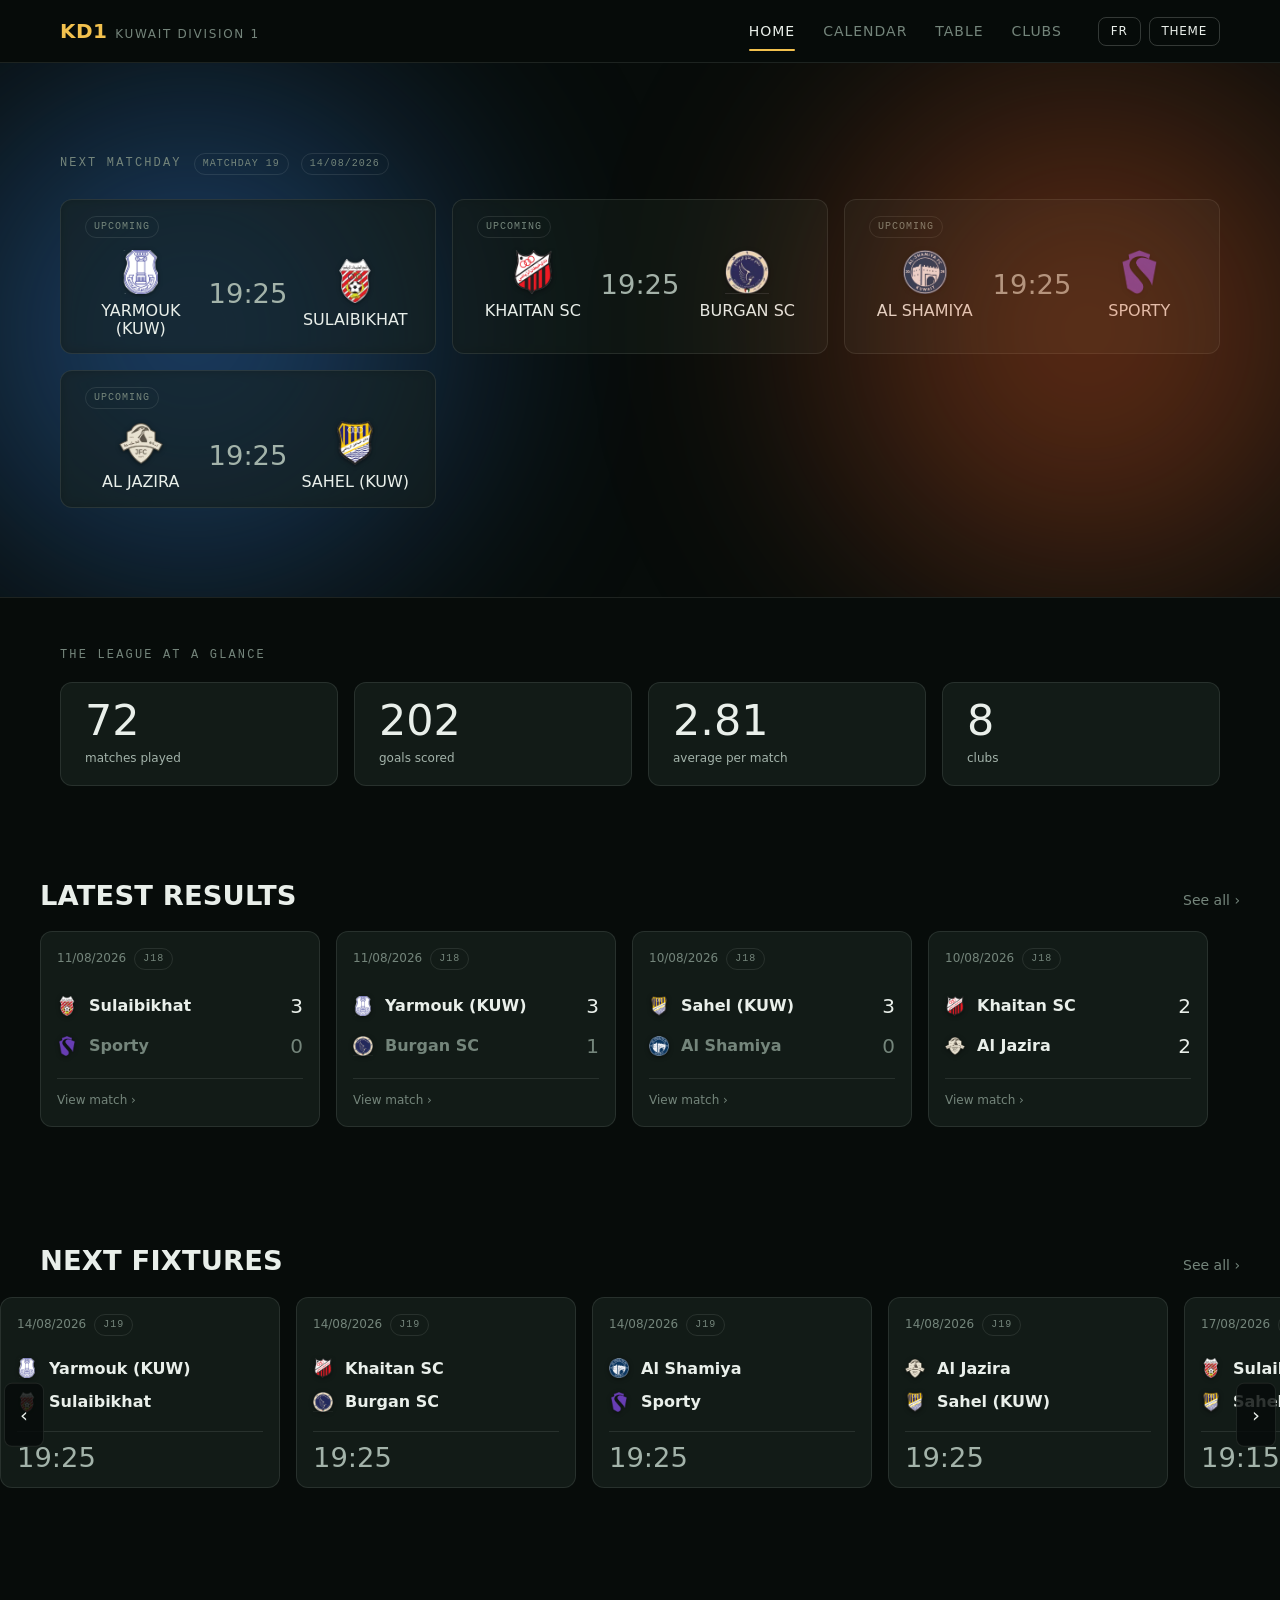
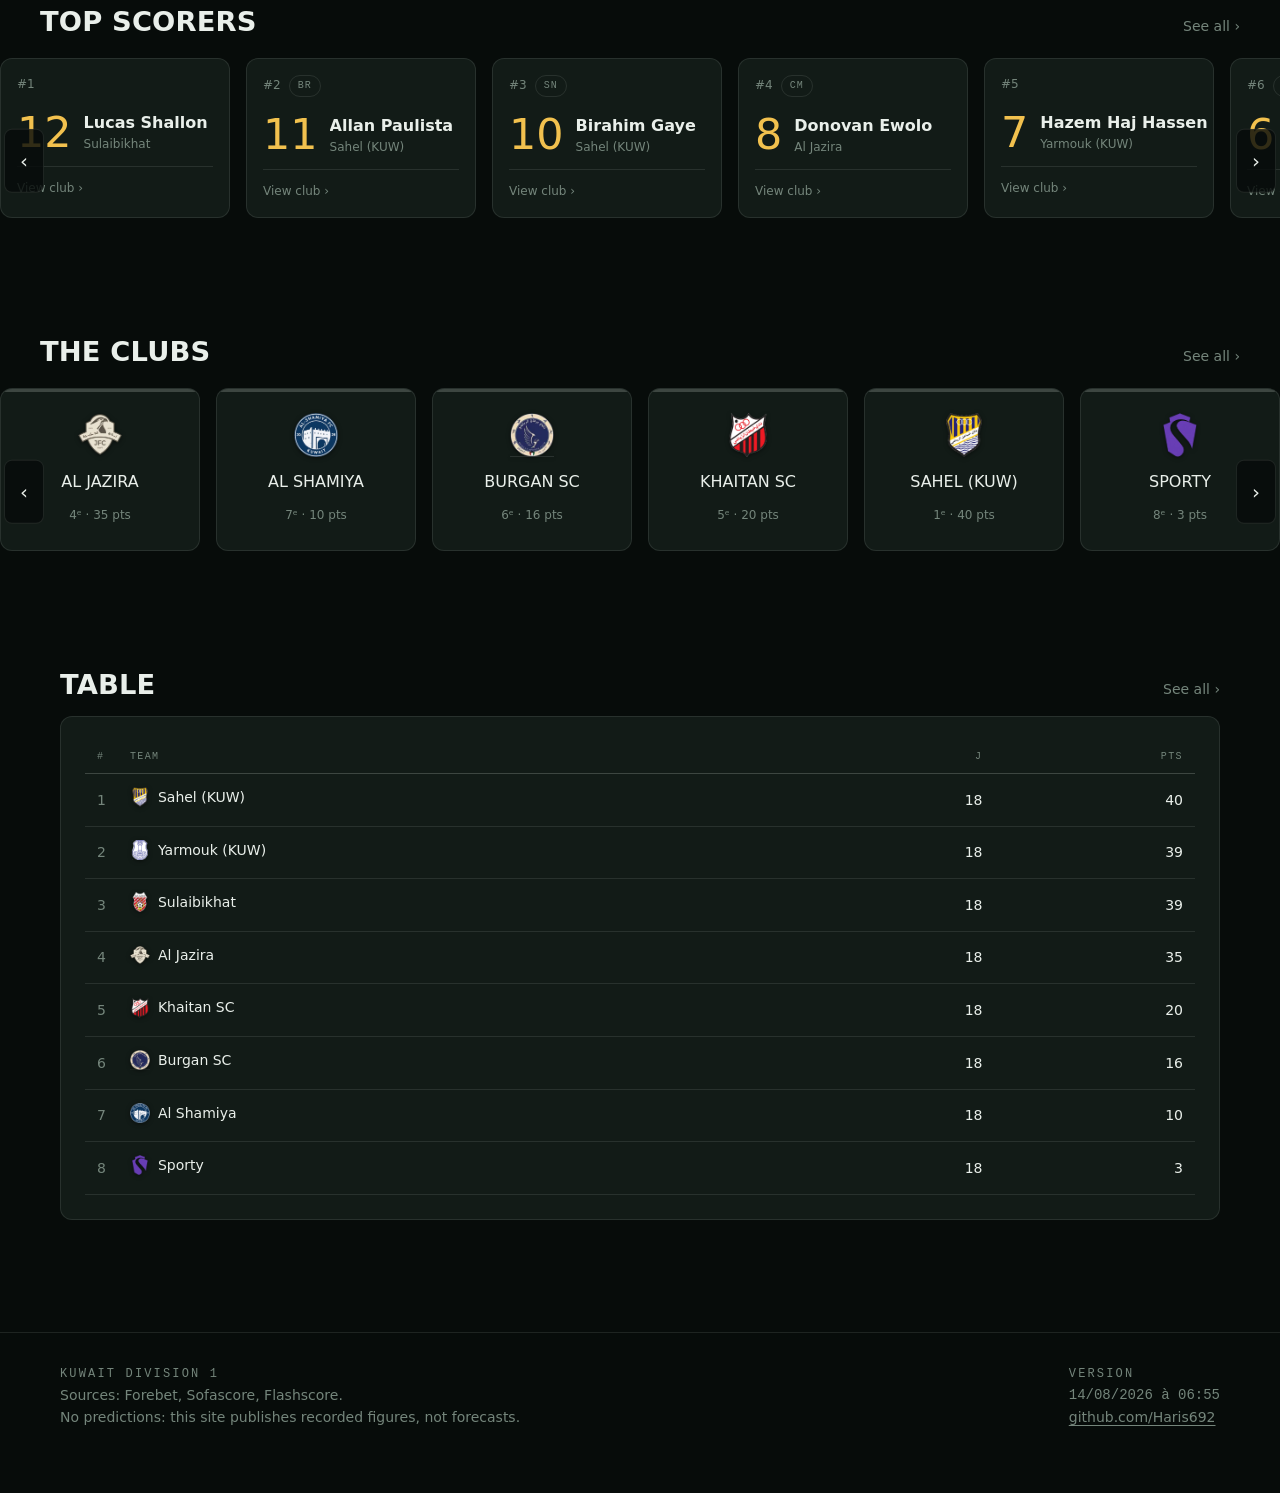
==== commit 118731f3: "feat(compositions): le terrain suit les rôles, quand le club les publie Le onze de Sulaibikhat pour " ====
--- a/index.html
+++ b/index.html
@@ -10,10 +10,10 @@
 <meta property="og:description" content="Résultats, chronologies, statistiques et classement de la Division 1 koweïtienne, saison 25/26.">
 <meta property="og:type" content="website">
 <link rel="icon" href="data:image/svg+xml,<svg xmlns='http://www.w3.org/2000/svg' viewBox='0 0 32 32'><text y='26' font-size='26'>&#9917;</text></svg>">
-<link rel="stylesheet" href="assets/d9b7aa3b0e/css/tokens.css">
-<link rel="stylesheet" href="assets/d9b7aa3b0e/css/base.css">
-<link rel="stylesheet" href="assets/d9b7aa3b0e/css/components.css">
-<link rel="stylesheet" href="assets/d9b7aa3b0e/css/pages.css">
+<link rel="stylesheet" href="assets/e67fc811e1/css/tokens.css">
+<link rel="stylesheet" href="assets/e67fc811e1/css/base.css">
+<link rel="stylesheet" href="assets/e67fc811e1/css/components.css">
+<link rel="stylesheet" href="assets/e67fc811e1/css/pages.css">
 <!-- Le thème est posé AVANT le premier rendu : lu depuis le script principal,
      la page clignoterait en sombre puis basculerait en clair. -->
 <script>
@@ -72,7 +72,7 @@
     });
   })();
 </script>
-<script type="module" src="assets/d9b7aa3b0e/js/pages/home.js"></script>
+<script type="module" src="assets/e67fc811e1/js/pages/home.js"></script>
 </head>
 <body>
 <main id="main"></main>
--- a/assets/e67fc811e1/css/tokens.css
+++ b/assets/e67fc811e1/css/tokens.css
@@ -0,0 +1,124 @@
+/* ============================================================================
+   JETONS — la seule source de vérité pour la couleur, la lettre et l'espace.
+   Aucune valeur brute ailleurs. Si une couleur n'est pas ici, elle n'existe pas.
+
+   DIRECTION : LE STADE À 19 H 25
+   Cette division ne joue qu'en soirée, sous les projecteurs. Le site est donc
+   sombre par défaut, et d'un noir qui tire sur le vert — celui d'une pelouse
+   éclairée de nuit — jamais d'un gris neutre. Un seul accent chaud, la couleur
+   du projecteur, tenu en réserve pour ce qui compte : un score, un direct.
+   ========================================================================= */
+
+:root {
+  color-scheme: dark;
+
+  /* --- surfaces : du plus profond au plus proche ------------------------ */
+  --ink-900: #070c0a;   /* le fond de page, la nuit derrière le stade */
+  --ink-800: #0c1310;   /* les sections */
+  --ink-700: #121b17;   /* les cartes */
+  --ink-600: #18231e;   /* ce qui se pose SUR une carte */
+  --ink-500: #1f2d27;   /* survol */
+
+  --line: rgba(233, 239, 234, 0.10);
+  --line-strong: rgba(233, 239, 234, 0.20);
+
+  /* --- encre : un blanc de projecteur, légèrement verdi --------------- */
+  --text: #e9efea;
+  --text-2: #a3b3aa;
+  --text-3: #74857b;
+
+  /* --- entités : paire validée dataviz, séparation CVD ΔE 26.8 ---------
+     Le domicile est TOUJOURS bleu, l'extérieur TOUJOURS orange. La couleur
+     suit l'équipe, jamais son rang ni son résultat. Ne pas y toucher. */
+  --home: #3987e5;
+  --away: #d95926;
+  --neutral-bar: #74857b;
+
+  /* --- signal ----------------------------------------------------------- */
+  --flood: #f2c14e;     /* le projecteur : score, direct, sélection */
+  --flood-ink: #1a1405; /* ce qu'on écrit SUR le projecteur */
+  --good: #3fbf6a;
+  --warn: #f2a33f;
+  --bad: #ff6b5e;
+  --live: #ff4438;
+
+  /* --- la pelouse -------------------------------------------------------
+     Le même vert de nuit que le fond, éclairci juste assez pour qu'un nom
+     blanc s'y lise. Elle reste SOUS les surfaces `--ink-` : un terrain plus
+     clair qu'une carte volerait la hiérarchie de la page à un élément qui
+     n'est qu'un support de lecture. Le dégradé va du fond du terrain (loin,
+     plus sombre) vers le but (près, plus clair) — c'est ainsi qu'un stade
+     est éclairé, et ça donne le sens de lecture sans une flèche. */
+  --pitch-far: #0e1a14;
+  --pitch-near: #16261d;
+  --pitch-line: rgba(233, 239, 234, 0.09);
+
+  /* --- lettre -----------------------------------------------------------
+     Bahnschrift est le DIN livré avec Windows : la lettre des panneaux de
+     signalisation et des tableaux de stade, disponible sans rien télécharger.
+     Le site doit rester servable depuis un dossier, sans CDN. */
+  --display: "Bahnschrift", "DIN Alternate", "Oswald", "Roboto Condensed",
+             "Segoe UI Variable Display", system-ui, sans-serif;
+  --body: system-ui, -apple-system, "Segoe UI", Roboto, sans-serif;
+  --mono: "Cascadia Mono", ui-monospace, Consolas, "SF Mono", monospace;
+
+  /* Échelle fluide : le même rapport du téléphone au grand écran. */
+  --t--1: 0.75rem;
+  --t-0: 0.875rem;
+  --t-1: 1rem;
+  --t-2: clamp(1.05rem, 0.98rem + 0.35vw, 1.25rem);
+  --t-3: clamp(1.3rem, 1.15rem + 0.7vw, 1.75rem);
+  --t-4: clamp(1.75rem, 1.4rem + 1.6vw, 2.75rem);
+  --t-5: clamp(2.4rem, 1.7rem + 3.2vw, 4.5rem);
+  --t-6: clamp(3rem, 1.8rem + 5.6vw, 7rem);
+
+  /* --- espace : une seule progression, pas d'exception ------------------ */
+  --s-1: 4px;   --s-2: 8px;   --s-3: 12px;  --s-4: 16px;
+  --s-5: 24px;  --s-6: 32px;  --s-7: 48px;  --s-8: 64px;  --s-9: 96px;
+
+  --r-1: 4px; --r-2: 8px; --r-3: 12px; --r-4: 20px; --r-full: 999px;
+
+  --page: 1240px;       /* la largeur de lecture */
+  --gutter: clamp(16px, 4vw, 40px);
+
+  /* --- mouvement --------------------------------------------------------
+     Une seule courbe pour tout le site : sortie franche, arrivée posée. */
+  --ease: cubic-bezier(0.2, 0.7, 0.2, 1);
+  --fast: 120ms;
+  --mid: 220ms;
+  --slow: 380ms;
+
+  --lift: 0 1px 2px rgba(0,0,0,.4), 0 8px 24px -12px rgba(0,0,0,.7);
+  --lift-2: 0 2px 4px rgba(0,0,0,.5), 0 20px 48px -20px rgba(0,0,0,.85);
+
+  --z-nav: 100;
+  --z-board: 90;
+  --z-pop: 200;
+}
+
+/* Le clair n'est pas une inversion mécanique : les surfaces se réordonnent
+   (la carte devient plus claire que le fond) et l'ambre s'assombrit pour tenir
+   le contraste sur blanc. */
+:root[data-theme="light"] {
+  color-scheme: light;
+  --ink-900: #eef1ef;
+  --ink-800: #f5f7f5;
+  --ink-700: #ffffff;
+  --ink-600: #f7f9f7;
+  --ink-500: #eef2ef;
+  --line: rgba(11, 15, 13, 0.12);
+  --line-strong: rgba(11, 15, 13, 0.24);
+  --text: #0b0f0d;
+  --text-2: #4c5a52;
+  --text-3: #7b8a81;
+  --home: #2a78d6;
+  --away: #eb6834;
+  --flood: #8a5a00;
+  --flood-ink: #ffffff;
+  --good: #0a8f36;
+  --warn: #9a6200;
+  --bad: #cc3a2e;
+  --live: #d32b1e;
+  --lift: 0 1px 2px rgba(11,15,13,.06), 0 8px 24px -16px rgba(11,15,13,.25);
+  --lift-2: 0 2px 6px rgba(11,15,13,.08), 0 24px 48px -24px rgba(11,15,13,.3);
+}
--- a/assets/e67fc811e1/css/base.css
+++ b/assets/e67fc811e1/css/base.css
@@ -0,0 +1,114 @@
+/* ============================================================================
+   BASE — remise à zéro, lettre, accessibilité de plancher.
+   Rien de spécifique à un composant ici.
+   ========================================================================= */
+
+*, *::before, *::after { box-sizing: border-box; }
+
+html { -webkit-text-size-adjust: 100%; scroll-behavior: smooth; }
+
+body {
+  margin: 0;
+  background: var(--ink-900);
+  color: var(--text);
+  font: var(--t-1)/1.6 var(--body);
+  /* Un chiffre qui change ne doit jamais déplacer ses voisins : tout le site
+     est en chiffres tabulaires, pas seulement les tableaux. */
+  font-variant-numeric: tabular-nums;
+  -webkit-font-smoothing: antialiased;
+  text-rendering: optimizeLegibility;
+  overflow-x: hidden;
+}
+
+h1, h2, h3, h4 {
+  margin: 0;
+  font-family: var(--display);
+  font-weight: 600;
+  line-height: 1.05;
+  letter-spacing: 0.005em;
+  text-transform: uppercase;
+}
+h1 { font-size: var(--t-5); }
+h2 { font-size: var(--t-3); }
+h3 { font-size: var(--t-2); }
+
+p { margin: 0; }
+
+a { color: inherit; text-decoration: none; }
+a:hover { color: var(--flood); }
+
+img { max-width: 100%; display: block; }
+
+button, input, select, textarea { font: inherit; color: inherit; }
+button { background: none; border: 0; padding: 0; cursor: pointer; }
+
+/* Le focus doit être visible partout, et de la même façon partout : c'est le
+   seul repère de quelqu'un qui navigue au clavier. Une seule règle globale
+   vaut mieux que trente règles par composant qui finissent par diverger. */
+:focus-visible {
+  outline: 2px solid var(--flood);
+  outline-offset: 2px;
+  border-radius: var(--r-1);
+}
+:focus:not(:focus-visible) { outline: none; }
+
+/* Le lien d'évitement : premier élément tabulable de chaque page. */
+.skip {
+  position: absolute; left: var(--s-4); top: -100px;
+  background: var(--flood); color: var(--flood-ink);
+  padding: var(--s-3) var(--s-4); border-radius: var(--r-2);
+  font-family: var(--display); text-transform: uppercase;
+  z-index: var(--z-pop); transition: top var(--fast) var(--ease);
+}
+.skip:focus { top: var(--s-4); color: var(--flood-ink); }
+
+/* Réservé aux lecteurs d'écran : jamais utilisé pour cacher du décor. */
+.sr {
+  position: absolute; width: 1px; height: 1px; padding: 0; margin: -1px;
+  overflow: hidden; clip: rect(0 0 0 0); white-space: nowrap; border: 0;
+}
+
+::selection { background: var(--flood); color: var(--flood-ink); }
+
+/* Les barres de défilement des rails : discrètes, mais présentes — une zone
+   qui défile doit le dire. */
+.scroller { scrollbar-width: thin; scrollbar-color: var(--line-strong) transparent; }
+.scroller::-webkit-scrollbar { height: 6px; }
+.scroller::-webkit-scrollbar-track { background: transparent; }
+.scroller::-webkit-scrollbar-thumb {
+  background: var(--line-strong); border-radius: var(--r-full);
+}
+
+/* --- mise en page ---------------------------------------------------- */
+.page { width: min(var(--page), 100%); margin-inline: auto; padding-inline: var(--gutter); }
+.section { padding-block: var(--s-7); }
+.stack > * + * { margin-top: var(--s-4); }
+
+/* --- utilitaires de texte --------------------------------------------- */
+.eyebrow {
+  font-family: var(--mono); font-size: var(--t--1);
+  letter-spacing: 0.18em; text-transform: uppercase; color: var(--text-3);
+}
+.lede { color: var(--text-2); font-size: var(--t-1); max-width: 62ch; }
+.muted { color: var(--text-3); }
+.num { font-family: var(--display); font-variant-numeric: tabular-nums; }
+.mono { font-family: var(--mono); }
+.truncate { overflow: hidden; text-overflow: ellipsis; white-space: nowrap; }
+
+/* --- mouvement --------------------------------------------------------
+   Une seule entrée de page, jamais d'animation sur les données elles-mêmes :
+   un chiffre qui apparaît en fondu se lit moins vite. */
+@keyframes rise { from { opacity: 0; transform: translateY(10px); } }
+main { animation: rise var(--slow) var(--ease) both; }
+
+@keyframes pulse { 50% { opacity: 0.3; } }
+
+@media (prefers-reduced-motion: reduce) {
+  html { scroll-behavior: auto; }
+  *, *::before, *::after {
+    animation-duration: 0.01ms !important;
+    animation-iteration-count: 1 !important;
+    transition-duration: 0.01ms !important;
+    scroll-behavior: auto !important;
+  }
+}
--- a/assets/e67fc811e1/css/components.css
+++ b/assets/e67fc811e1/css/components.css
@@ -0,0 +1,323 @@
+/* ============================================================================
+   COMPOSANTS — tout ce qui se répète d'une page à l'autre.
+   Un composant = une classe racine. Pas de style contextuel « ce bouton mais
+   dans cette page » : c'est ce qui fait diverger deux pages avec le temps.
+   ========================================================================= */
+
+/* ---------------------------------------------------------------- barre haute
+   Elle ne bouge jamais, sur les six pages, et elle dit toujours où on est.
+   C'est le seul repère stable quand on navigue de match en club en classement. */
+.nav {
+  position: sticky; top: 0; z-index: var(--z-nav);
+  background: color-mix(in srgb, var(--ink-900) 88%, transparent);
+  backdrop-filter: blur(14px) saturate(140%);
+  border-bottom: 1px solid var(--line);
+}
+.nav__in {
+  width: min(var(--page), 100%); margin-inline: auto;
+  padding: var(--s-3) var(--gutter);
+  display: flex; align-items: center; gap: var(--s-5);
+}
+.brand {
+  display: flex; align-items: baseline; gap: var(--s-2);
+  font-family: var(--display); text-transform: uppercase;
+  letter-spacing: 0.02em; font-size: var(--t-2); white-space: nowrap;
+}
+.brand b { color: var(--flood); font-weight: 600; }
+.brand span { font-size: var(--t--1); color: var(--text-3); letter-spacing: 0.14em; }
+
+.nav__links { display: flex; gap: var(--s-1); margin-inline-start: auto; }
+.nav__link {
+  font-family: var(--display); font-size: var(--t-0);
+  text-transform: uppercase; letter-spacing: 0.07em;
+  color: var(--text-3); padding: var(--s-2) var(--s-3);
+  border-radius: var(--r-2); position: relative;
+  transition: color var(--fast) var(--ease), background var(--fast) var(--ease);
+}
+.nav__link:hover { color: var(--text); background: var(--ink-700); }
+.nav__link[aria-current="page"] { color: var(--text); }
+.nav__link[aria-current="page"]::after {
+  content: ""; position: absolute; left: var(--s-3); right: var(--s-3);
+  bottom: -1px; height: 2px; background: var(--flood); border-radius: 2px;
+}
+.nav__tools { display: flex; gap: var(--s-2); align-items: center; }
+
+/* Sous 900 px les liens passent sous la marque et défilent latéralement :
+   un menu à tiroir cacherait la navigation d'un site qui n'a que six pages. */
+@media (max-width: 900px) {
+  .nav__in { flex-wrap: wrap; gap: var(--s-3); }
+  .nav__links {
+    order: 3; width: 100%; margin-inline-start: 0;
+    overflow-x: auto; padding-bottom: var(--s-1);
+  }
+  .nav__tools { margin-inline-start: auto; }
+}
+
+/* --------------------------------------------------------------- commandes */
+.btn {
+  display: inline-flex; align-items: center; gap: var(--s-2);
+  font-family: var(--display); font-size: var(--t-0);
+  text-transform: uppercase; letter-spacing: 0.06em;
+  padding: var(--s-2) var(--s-4); border-radius: var(--r-2);
+  border: 1px solid var(--line-strong); color: var(--text);
+  background: var(--ink-700);
+  transition: background var(--fast) var(--ease), border-color var(--fast) var(--ease),
+              transform var(--fast) var(--ease);
+}
+.btn:hover { background: var(--ink-500); border-color: var(--text-3); color: var(--text); }
+.btn:active { transform: translateY(1px); }
+.btn--primary {
+  background: var(--flood); color: var(--flood-ink); border-color: var(--flood);
+}
+.btn--primary:hover { background: var(--flood); color: var(--flood-ink); filter: brightness(1.08); }
+.btn--ghost { background: none; }
+.btn--sm { padding: var(--s-1) var(--s-3); font-size: var(--t--1); }
+.btn[aria-busy="true"] { opacity: 0.6; cursor: progress; }
+
+select.btn { padding-inline-end: var(--s-3); }
+
+/* ------------------------------------------------------------------- carte */
+.card {
+  background: var(--ink-700); border: 1px solid var(--line);
+  border-radius: var(--r-3); padding: var(--s-5);
+}
+.card__head {
+  display: flex; align-items: baseline; gap: var(--s-3);
+  flex-wrap: wrap; margin-bottom: var(--s-4);
+}
+.card__head h2, .card__head h3 { font-size: var(--t-2); }
+
+/* La note de méthode : chaque bloc dit ce qu'il sait, d'où ça vient et ce qui
+   manque — mais seulement quand on le demande. Déplié partout, ce serait plus
+   de commentaire que de données. */
+.note { margin-top: var(--s-3); }
+.note > summary {
+  display: inline-flex; align-items: center; gap: var(--s-2);
+  font-size: var(--t--1); color: var(--text-3); cursor: pointer;
+  list-style: none; width: max-content;
+}
+.note > summary::-webkit-details-marker { display: none; }
+.note > summary::before {
+  content: "?"; font-family: var(--mono); font-size: 10px; line-height: 1;
+  width: 15px; height: 15px; border: 1px solid var(--line-strong);
+  border-radius: var(--r-full); display: grid; place-items: center;
+}
+.note > summary:hover { color: var(--text-2); }
+.note p { margin-top: var(--s-2); font-size: var(--t-0); color: var(--text-2); max-width: 66ch; }
+
+/* ------------------------------------------------------------------ écusson */
+.crest {
+  width: 28px; height: 28px; object-fit: contain; flex: none;
+  filter: drop-shadow(0 1px 2px rgba(0,0,0,.5));
+}
+.crest--lg { width: 44px; height: 44px; }
+.crest--xl { width: clamp(56px, 9vw, 96px); height: clamp(56px, 9vw, 96px); }
+.crest--sm { width: 20px; height: 20px; }
+/* Un club sans écusson récupéré garde sa place : une pastille à ses initiales
+   plutôt qu'un trou dans l'alignement. */
+.crest--none {
+  display: grid; place-items: center; border-radius: var(--r-full);
+  background: var(--ink-600); color: var(--text-3);
+  font-family: var(--display); font-size: var(--t--1);
+}
+
+.team-chip { display: inline-flex; align-items: center; gap: var(--s-2); min-width: 0; }
+.team-chip__name { font-weight: 600; }
+
+/* ------------------------------------------------------------------ pastille */
+.badge {
+  display: inline-flex; align-items: center; gap: var(--s-1);
+  font-family: var(--mono); font-size: 10px; letter-spacing: 0.1em;
+  text-transform: uppercase; color: var(--text-3);
+  border: 1px solid var(--line); border-radius: var(--r-full);
+  padding: 2px var(--s-2); white-space: nowrap;
+}
+.badge--flood { color: var(--flood); border-color: var(--flood); }
+/* Donnée venue du club lui-même, pas d'une source collectée. Discret : c'est
+   une mention d'origine, pas une distinction. */
+.badge--club { color: var(--text-2); border-color: var(--line); }
+.badge--live { color: var(--live); border-color: var(--live); }
+.badge--live::before {
+  content: ""; width: 6px; height: 6px; border-radius: 50%;
+  background: var(--live); animation: pulse 1.6s ease-in-out infinite;
+}
+.badge--solid { background: var(--ink-600); border-color: transparent; color: var(--text-2); }
+
+/* Le marqueur « en cours » : il se pose au-dessus de l'heure, clignote en
+   rouge, et ne ressemble à aucune autre pastille du site — c'est le seul
+   élément qui change tout seul, il a le droit d'attirer l'œil.
+   Le clignotement s'arrête si la personne a demandé moins d'animations : c'est
+   le rouge qui porte l'information, le battement n'est qu'un renfort. */
+.live-mark {
+  display: inline-flex; align-items: center; gap: 5px;
+  font-family: var(--mono); font-size: var(--t--1);
+  letter-spacing: 0.16em; text-transform: uppercase;
+  color: var(--live); animation: blink 1.3s ease-in-out infinite;
+  cursor: help;
+}
+.live-mark__dot {
+  width: 7px; height: 7px; border-radius: 50%; background: var(--live);
+  box-shadow: 0 0 0 3px color-mix(in srgb, var(--live) 22%, transparent);
+}
+@keyframes blink { 50% { opacity: 0.28; } }
+
+/* Le marqueur se pose au-dessus de l'heure et reste centré sur elle. Sans
+   marqueur, l'empilement ne laisse aucune place vide : l'heure d'une rencontre
+   à venir garde exactement la hauteur du score de sa voisine. */
+.kick-stack {
+  display: inline-flex; flex-direction: column; align-items: center;
+  gap: 2px; line-height: 1;
+}
+
+.dot { width: 9px; height: 9px; border-radius: 50%; flex: none; display: inline-block; }
+.dot--home { background: var(--home); }
+.dot--away { background: var(--away); }
+
+/* ------------------------------------------------------------- rail (Netflix)
+   Une rangée qui défile latéralement, avec accroche. C'est le seul emprunt
+   assumé aux plateformes vidéo, et il tient parce qu'on a de quoi la remplir :
+   84 rencontres, 8 clubs, 50 buteurs. Un rail de trois cartes serait ridicule —
+   les composants qui n'ont pas assez de contenu passent en grille. */
+.rail { position: relative; }
+.rail__head {
+  display: flex; align-items: baseline; gap: var(--s-3);
+  margin-bottom: var(--s-4); padding-inline: var(--gutter);
+}
+.rail__head h2 { font-size: var(--t-3); }
+.rail__more { margin-inline-start: auto; font-size: var(--t-0); color: var(--text-3); }
+.rail__more:hover { color: var(--flood); }
+.rail__track {
+  display: flex; gap: var(--s-4); overflow-x: auto; overscroll-behavior-x: contain;
+  scroll-snap-type: x proximity; padding: var(--s-1) var(--gutter) var(--s-5);
+}
+.rail__track > * { scroll-snap-align: start; flex: none; }
+/* Les flèches ne remplacent pas le défilement, elles le rendent visible à la
+   souris. Cachées au clavier et au tactile, qui ont déjà mieux. */
+.rail__arrow {
+  position: absolute; top: 50%; translate: 0 -30%;
+  width: 40px; height: 64px; display: none; place-items: center;
+  background: color-mix(in srgb, var(--ink-900) 82%, transparent);
+  border: 1px solid var(--line); border-radius: var(--r-2);
+  color: var(--text); font-size: var(--t-2); z-index: 2;
+  transition: background var(--fast) var(--ease);
+}
+.rail__arrow:hover { background: var(--ink-600); }
+.rail__arrow[hidden] { display: none; }
+.rail__arrow--prev { left: 4px; }
+.rail__arrow--next { right: 4px; }
+@media (hover: hover) and (min-width: 900px) { .rail__arrow { display: grid; } }
+
+/* --------------------------------------------------------- carte rencontre */
+.fixture {
+  width: 280px; background: var(--ink-700); border: 1px solid var(--line);
+  border-radius: var(--r-3); padding: var(--s-4); display: block;
+  transition: transform var(--mid) var(--ease), border-color var(--mid) var(--ease),
+              box-shadow var(--mid) var(--ease), background var(--mid) var(--ease);
+}
+.fixture:hover, .fixture:focus-visible {
+  transform: translateY(-3px); border-color: var(--line-strong);
+  box-shadow: var(--lift-2); background: var(--ink-600); color: var(--text);
+}
+.fixture__top {
+  display: flex; align-items: center; gap: var(--s-2);
+  margin-bottom: var(--s-4); font-size: var(--t--1); color: var(--text-3);
+}
+.fixture__side {
+  display: flex; align-items: center; gap: var(--s-3); padding-block: var(--s-1);
+}
+.fixture__side .name { flex: 1; min-width: 0; font-weight: 600; }
+.fixture__side .score {
+  font-family: var(--display); font-size: var(--t-2); min-width: 1.4ch; text-align: right;
+}
+/* Le perdant s'efface d'un cran : on lit le résultat sans lire les chiffres. */
+.fixture__side--lost { color: var(--text-3); }
+.fixture__side--lost .score { color: var(--text-3); }
+.fixture__foot {
+  margin-top: var(--s-3); padding-top: var(--s-3); border-top: 1px solid var(--line);
+  font-size: var(--t--1); color: var(--text-3);
+  display: flex; align-items: center; gap: var(--s-2);
+}
+.fixture__kick { font-family: var(--display); font-size: var(--t-3); color: var(--text-2); }
+
+/* ------------------------------------------------------------- carte club */
+.club {
+  width: 200px; border-radius: var(--r-3); border: 1px solid var(--line);
+  background: var(--ink-700); padding: var(--s-5) var(--s-4);
+  display: grid; justify-items: center; gap: var(--s-3); text-align: center;
+  transition: transform var(--mid) var(--ease), box-shadow var(--mid) var(--ease),
+              border-color var(--mid) var(--ease);
+  position: relative; overflow: hidden;
+}
+/* La couleur du club ne teinte que ce voile, jamais un graphique : deux clubs
+   peuvent partager une teinte, et une couleur de club peut être blanche. */
+.club::before {
+  content: ""; position: absolute; inset: 0 0 auto; height: 3px;
+  background: var(--club, var(--line-strong));
+}
+.club:hover, .club:focus-visible {
+  transform: translateY(-4px); box-shadow: var(--lift-2);
+  border-color: var(--line-strong); color: var(--text);
+}
+.club__name { font-family: var(--display); font-size: var(--t-1); text-transform: uppercase; }
+.club__meta { font-size: var(--t--1); color: var(--text-3); }
+
+/* ------------------------------------------------------------------ tableau */
+.table { width: 100%; border-collapse: collapse; font-size: var(--t-0); }
+.table th {
+  text-align: left; font-family: var(--mono); font-size: 10px;
+  letter-spacing: 0.14em; text-transform: uppercase; color: var(--text-3);
+  font-weight: 400; padding: var(--s-2) var(--s-3); border-bottom: 1px solid var(--line-strong);
+}
+.table td { padding: var(--s-3); border-bottom: 1px solid var(--line); }
+.table tbody tr { transition: background var(--fast) var(--ease); }
+.table tbody tr:hover { background: var(--ink-600); }
+.table .n { text-align: right; font-variant-numeric: tabular-nums; }
+.table .rank { color: var(--text-3); width: 2.5ch; text-align: right; font-family: var(--display); }
+.table__wrap { overflow-x: auto; }
+
+/* Les places qui comptent, marquées à gauche plutôt que par une couleur de
+   fond : le classement reste lisible en noir et blanc. */
+.table tr[data-zone="up"] td:first-child { box-shadow: inset 3px 0 0 var(--good); }
+.table tr[data-zone="down"] td:first-child { box-shadow: inset 3px 0 0 var(--bad); }
+.table tr[data-highlight] td { background: color-mix(in srgb, var(--flood) 10%, transparent); }
+
+/* ------------------------------------------------------------- barre comparée */
+.h2h { display: grid; grid-template-columns: 4.5ch 1fr minmax(9ch, auto) 1fr 4.5ch; gap: var(--s-2) var(--s-3); align-items: center; }
+.h2h__label { text-align: center; font-size: var(--t--1); color: var(--text-2); }
+.h2h__bar { height: 8px; border-radius: var(--r-full); background: var(--ink-600); overflow: hidden; display: flex; }
+.h2h__bar--home { justify-content: flex-end; }
+.h2h__fill { height: 100%; border-radius: var(--r-full); }
+.h2h__fill--home { background: var(--home); }
+.h2h__fill--away { background: var(--away); }
+.h2h__v { font-family: var(--display); font-size: var(--t-0); }
+.h2h__v--l { text-align: right; }
+.h2h__group {
+  grid-column: 1 / -1; margin-top: var(--s-4); font-family: var(--mono);
+  font-size: 10px; letter-spacing: 0.14em; text-transform: uppercase; color: var(--text-3);
+}
+
+/* -------------------------------------------------------------- états vides */
+.empty {
+  display: grid; gap: var(--s-3); justify-items: start;
+  padding: var(--s-6); border: 1px dashed var(--line-strong);
+  border-radius: var(--r-3); color: var(--text-2);
+}
+.empty h3 { font-size: var(--t-2); color: var(--text); }
+
+/* Le squelette : ce qui s'affiche pendant que les données arrivent. Il a la
+   FORME du contenu attendu, pas une roue qui tourne — la page ne doit pas
+   sauter quand les vraies valeurs se posent. */
+.skel {
+  background: linear-gradient(90deg, var(--ink-700), var(--ink-600), var(--ink-700));
+  background-size: 200% 100%; border-radius: var(--r-2);
+  animation: shimmer 1.4s linear infinite;
+}
+@keyframes shimmer { to { background-position: -200% 0; } }
+
+/* -------------------------------------------------------------------- pied */
+.foot {
+  border-top: 1px solid var(--line); margin-top: var(--s-8);
+  padding-block: var(--s-6) var(--s-8); color: var(--text-3); font-size: var(--t-0);
+}
+.foot__grid { display: flex; flex-wrap: wrap; gap: var(--s-5); justify-content: space-between; }
+.foot a { text-decoration: underline; text-underline-offset: 3px; }
--- a/assets/e67fc811e1/css/pages.css
+++ b/assets/e67fc811e1/css/pages.css
@@ -0,0 +1,342 @@
+/* ============================================================================
+   PAGES — ce qui n'existe qu'à un endroit. Tout ce qui se répète est dans
+   components.css ; si un bloc d'ici commence à servir deux fois, il déménage.
+   ========================================================================= */
+
+/* ------------------------------------------------------------------ la une
+   L'ouverture du site. Ce que voit un club koweïtien à la première seconde :
+   une rencontre, en grand, avec son score. Pas un tableau de bord. */
+.hero {
+  position: relative; overflow: hidden;
+  border-bottom: 1px solid var(--line);
+  padding-block: clamp(var(--s-6), 7vw, var(--s-9));
+}
+/* Deux halos aux couleurs des deux camps, très dilués : l'ambiance d'un stade
+   éclairé, sans jamais teinter un chiffre. */
+.hero::before, .hero::after {
+  content: ""; position: absolute; inset-block: -40%; width: 60%;
+  filter: blur(90px); opacity: 0.5; pointer-events: none;
+}
+.hero::before { left: -15%; background: radial-gradient(circle, var(--home), transparent 62%); }
+.hero::after { right: -15%; background: radial-gradient(circle, var(--away), transparent 62%); }
+/* Sur fond clair, la même opacité vire au pastel et affaiblit le texte :
+   les halos se retirent nettement. */
+:root[data-theme="light"] .hero::before,
+:root[data-theme="light"] .hero::after { opacity: 0.22; }
+:root[data-theme="light"] .club-hero::before { opacity: 0.2; }
+.hero__in { position: relative; }
+.hero__meta { display: flex; flex-wrap: wrap; gap: var(--s-3); align-items: center; margin-bottom: var(--s-5); }
+.hero__grid {
+  display: grid; grid-template-columns: 1fr auto 1fr;
+  align-items: center; gap: clamp(var(--s-3), 3vw, var(--s-7));
+}
+.hero__team { display: grid; justify-items: center; gap: var(--s-3); text-align: center; min-width: 0; }
+.hero__name {
+  font-family: var(--display); font-size: var(--t-4); text-transform: uppercase;
+  line-height: 1; overflow-wrap: anywhere;
+}
+.hero__rank { font-size: var(--t--1); color: var(--text-2); }
+.hero__score {
+  font-family: var(--display); font-size: var(--t-6); line-height: 0.9;
+  color: var(--flood); white-space: nowrap; letter-spacing: 0.01em;
+}
+.hero__score .sep { color: var(--text-3); margin-inline: 0.12em; }
+.hero__kick { font-family: var(--display); font-size: var(--t-4); color: var(--text-2); }
+.hero__cta { margin-top: var(--s-6); display: flex; flex-wrap: wrap; gap: var(--s-3); }
+.hero__line {
+  margin-top: var(--s-5); display: flex; flex-wrap: wrap; gap: var(--s-2) var(--s-4);
+  font-size: var(--t-0); color: var(--text-2);
+}
+.hero__line b { color: var(--text); font-weight: 600; }
+@media (max-width: 700px) {
+  .hero__name { font-size: var(--t-2); }
+  .hero__grid { gap: var(--s-2); }
+}
+
+/* Plusieurs rencontres à la une — le cas normal : une journée de cette division
+   se joue en deux à quatre matchs le même soir. Chacune garde un panneau
+   entier, cliquable d'un bout à l'autre. Aucune n'est reléguée derrière une
+   autre : elles ont toutes eu lieu ce soir-là. */
+.hero__matches {
+  display: grid; gap: var(--s-4);
+  grid-template-columns: repeat(auto-fit, minmax(320px, 1fr));
+}
+.hmatch {
+  display: block; padding: var(--s-4) var(--s-5);
+  background: color-mix(in srgb, var(--ink-700) 72%, transparent);
+  backdrop-filter: blur(6px);
+  border: 1px solid var(--line); border-radius: var(--r-3);
+  transition: transform var(--mid) var(--ease), border-color var(--mid) var(--ease),
+              box-shadow var(--mid) var(--ease);
+}
+a.hmatch:hover, a.hmatch:focus-visible {
+  transform: translateY(-3px); border-color: var(--line-strong);
+  box-shadow: var(--lift-2); color: var(--text);
+}
+.hmatch__top {
+  display: flex; align-items: center; gap: var(--s-2);
+  font-size: var(--t--1); color: var(--text-3); margin-bottom: var(--s-3);
+}
+.hmatch__grid {
+  display: grid; grid-template-columns: 1fr auto 1fr;
+  align-items: center; gap: var(--s-3);
+}
+.hmatch__side { display: grid; justify-items: center; gap: var(--s-2); min-width: 0; text-align: center; }
+.hmatch__name {
+  font-family: var(--display); font-size: var(--t-1); text-transform: uppercase;
+  line-height: 1.1; overflow-wrap: anywhere;
+}
+.hmatch__score { font-family: var(--display); font-size: var(--t-4); color: var(--flood); white-space: nowrap; }
+.hmatch__score .sep { color: var(--text-3); margin-inline: 0.1em; }
+.hmatch__kick { font-family: var(--display); font-size: var(--t-3); color: var(--text-2); }
+.hmatch__line {
+  margin-top: var(--s-3); padding-top: var(--s-3); border-top: 1px solid var(--line);
+  display: flex; flex-wrap: wrap; gap: var(--s-1) var(--s-3);
+  font-size: var(--t--1); color: var(--text-2);
+}
+.hmatch__line b { color: var(--text); font-weight: 600; }
+
+/* ------------------------------------------------------------------ chiffres */
+.stats-strip {
+  display: grid; grid-template-columns: repeat(auto-fit, minmax(150px, 1fr));
+  gap: var(--s-4);
+}
+.stat {
+  background: var(--ink-700); border: 1px solid var(--line);
+  border-radius: var(--r-3); padding: var(--s-4) var(--s-5);
+}
+.stat__v { font-size: var(--t-4); line-height: 1; }
+.stat__l { font-size: var(--t--1); color: var(--text-2); margin-top: var(--s-2); }
+.stat__n { font-size: var(--t--1); color: var(--text-3); }
+
+.grid-cards {
+  display: grid; gap: var(--s-4);
+  grid-template-columns: repeat(auto-fill, minmax(200px, 1fr));
+}
+.grid-cards > * { width: auto; }
+
+.scorer { display: flex; align-items: center; gap: var(--s-3); }
+.scorer__g { font-size: var(--t-4); line-height: 1; color: var(--flood); }
+.scorer__n { font-weight: 600; }
+
+/* ----------------------------------------------------------- page rencontre */
+.board {
+  position: sticky; top: 57px; z-index: var(--z-board);
+  background: var(--ink-900); border-bottom: 1px solid var(--line);
+  box-shadow: 0 10px 20px -18px rgba(0,0,0,.9);
+}
+.board__in { padding-block: var(--s-3); }
+.board__line { display: grid; grid-template-columns: 1fr auto 1fr; align-items: center; gap: var(--s-4); }
+.board__team { display: flex; align-items: center; gap: var(--s-3); min-width: 0; }
+.board__team--away { flex-direction: row-reverse; text-align: right; }
+.board__name { font-family: var(--display); font-size: var(--t-2); text-transform: uppercase; }
+.board__score { font-family: var(--display); font-size: var(--t-4); color: var(--flood); white-space: nowrap; }
+.board__score .sep { color: var(--text-3); margin-inline: 0.1em; }
+.board__meta { margin-top: var(--s-2); display: flex; flex-wrap: wrap; gap: var(--s-2) var(--s-4); font-size: var(--t--1); color: var(--text-3); }
+@media (max-width: 640px) { .board { top: 106px; } .board__name { font-size: var(--t-0); } }
+
+.tabs { display: flex; gap: var(--s-1); border-bottom: 1px solid var(--line); overflow-x: auto; }
+.tab {
+  font-family: var(--display); font-size: var(--t-0); text-transform: uppercase;
+  letter-spacing: 0.06em; color: var(--text-3); white-space: nowrap;
+  padding: var(--s-3) var(--s-4); border-bottom: 2px solid transparent;
+  transition: color var(--fast) var(--ease);
+}
+.tab:hover { color: var(--text-2); }
+.tab[aria-selected="true"] { color: var(--text); border-bottom-color: var(--flood); }
+
+/* --- le fil du match : la signature du projet -------------------------
+   Personne d'autre ne publie les buteurs de cette division. Depuis qu'ils sont
+   nommés ET minutés, le match tient sur une ligne de temps. C'est le seul
+   endroit du site où l'on dépense de l'emphase. */
+.tl__track {
+  position: relative; height: 104px; border-radius: var(--r-2);
+  background: linear-gradient(180deg, transparent 0 8%,
+    color-mix(in srgb, var(--ink-600) 80%, transparent) 8% 92%, transparent 92%);
+}
+.tl__track::after {
+  content: ""; position: absolute; inset-inline: 0; top: 50%;
+  border-top: 1px solid var(--line-strong);
+}
+.tl__q { position: absolute; top: 14%; bottom: 14%; width: 1px; background: var(--line); }
+.tl__half { position: absolute; top: 4%; bottom: 4%; width: 1px; background: var(--line-strong); }
+.tl__mk {
+  position: absolute; translate: -50% 0; display: flex; flex-direction: column;
+  align-items: center; gap: var(--s-1);
+}
+.tl__mk--home { top: 10px; }
+.tl__mk--away { bottom: 10px; flex-direction: column-reverse; }
+.tl__pip { width: 13px; height: 13px; border-radius: 50%; box-shadow: 0 0 0 3px var(--ink-700); }
+.tl__mk--home .tl__pip { background: var(--home); }
+.tl__mk--away .tl__pip { background: var(--away); }
+.tl__mk--card .tl__pip { width: 8px; height: 11px; border-radius: 2px; background: var(--flood); opacity: .75; }
+.tl__mk--red .tl__pip { background: var(--bad); opacity: 1; }
+.tl__stamp { font-family: var(--mono); font-size: 11px; color: var(--text-2); white-space: nowrap; }
+.tl__stamp .at { color: var(--flood); }
+.tl__scale { display: flex; justify-content: space-between; font-family: var(--mono); font-size: 10px; color: var(--text-3); margin-top: var(--s-2); }
+.tl__who { margin-top: var(--s-4); display: flex; flex-wrap: wrap; gap: var(--s-2) var(--s-5); font-size: var(--t-0); color: var(--text-2); }
+.tl__who b { color: var(--text); }
+.tl__who .dot { margin-inline-end: var(--s-2); }
+
+/* --- homme du match --- */
+.motm { display: grid; gap: var(--s-4); }
+.motm__row { display: flex; gap: var(--s-3); align-items: baseline; }
+.motm__head { display: flex; flex-wrap: wrap; align-items: baseline; gap: var(--s-2); }
+.motm__why { font-size: var(--t-0); color: var(--text-2); max-width: 62ch; }
+
+/* --- possession --- */
+.poss { display: flex; height: 10px; border-radius: var(--r-full); overflow: hidden; }
+.poss span:first-child { background: var(--home); }
+.poss span:last-child { background: var(--away); }
+.poss__row { display: flex; justify-content: space-between; font-size: var(--t-0); margin-bottom: var(--s-2); }
+
+/* ----------------------------------------------------------------- page club */
+.club-hero { position: relative; overflow: hidden; border-bottom: 1px solid var(--line); padding-block: var(--s-7); }
+.club-hero::before {
+  content: ""; position: absolute; inset-block: -60%; left: -10%; width: 55%;
+  background: radial-gradient(circle, var(--club, var(--home)), transparent 62%);
+  filter: blur(100px); opacity: .45; pointer-events: none;
+}
+.club-hero__in { position: relative; display: flex; flex-wrap: wrap; gap: var(--s-5); align-items: center; }
+.club-hero__title h1 { font-size: var(--t-4); }
+
+.squad { display: grid; gap: var(--s-5); grid-template-columns: repeat(auto-fit, minmax(240px, 1fr)); }
+.squad__grp { font-family: var(--mono); font-size: 10px; letter-spacing: .14em; text-transform: uppercase; color: var(--text-3); margin-bottom: var(--s-2); }
+.player { display: flex; align-items: center; gap: var(--s-3); padding: var(--s-2) 0; border-bottom: 1px solid var(--line); }
+.player__no { font-family: var(--display); color: var(--text-3); width: 2.5ch; text-align: right; }
+.player__n { flex: 1; min-width: 0; }
+.player__g { font-family: var(--display); color: var(--flood); }
+
+/* ---------------------------------------------------------------- terrain */
+/* La pelouse est un dégradé, pas une image : le site reste autonome, et la
+   couleur vient des jetons — c'est le même vert de nuit que le fond de page,
+   éclairci juste assez pour lire dessus. Les lignes blanches sont dessinées
+   en `background-image`, aucune n'est un élément : un rond central en DOM
+   serait un nœud de plus à ne jamais styler. */
+.pitch__field {
+  display: flex; flex-direction: column; justify-content: space-between;
+  gap: var(--s-3); padding: var(--s-4) var(--s-2);
+  min-height: 340px; border-radius: var(--r-2);
+  border: 1px solid var(--line);
+  background:
+    /* le rond central */
+    radial-gradient(circle at 50% 50%, transparent 46px,
+                    var(--pitch-line) 46px 47px, transparent 47px),
+    /* la ligne médiane */
+    linear-gradient(var(--pitch-line), var(--pitch-line)) 50% 50% / 100% 1px no-repeat,
+    /* la pelouse */
+    linear-gradient(180deg, var(--pitch-far), var(--pitch-near));
+}
+.pitch__line {
+  display: flex; justify-content: space-evenly; align-items: flex-start;
+  gap: var(--s-2); flex-wrap: wrap;
+}
+.pitch__p {
+  display: flex; flex-direction: column; align-items: center; gap: 2px;
+  min-width: 0; max-width: 5.5rem; text-align: center; color: var(--text);
+}
+.pitch__p--flat { cursor: default; }
+.pitch__no {
+  font-family: var(--display); font-size: var(--t--1);
+  width: 1.9rem; height: 1.9rem; border-radius: 50%;
+  display: grid; place-items: center;
+  background: var(--ink-800); border: 1px solid var(--line-strong);
+}
+.pitch__name {
+  font-size: 10px; line-height: 1.2; max-width: 100%;
+  overflow: hidden; text-overflow: ellipsis; white-space: nowrap;
+}
+.pitch__c {
+  font-family: var(--mono); font-size: 8px; line-height: 1;
+  padding: 2px 3px; border-radius: 2px;
+  background: var(--flood); color: var(--flood-ink);
+}
+/* Les joueurs sans poste, sous le terrain et non dessus. La bordure en
+   pointillés dit « on ne sait pas où les mettre » sans avoir à l'écrire. */
+.pitch__off {
+  margin-top: var(--s-3); padding: var(--s-3);
+  border: 1px dashed var(--line-strong); border-radius: var(--r-2);
+}
+.pitch__off-label {
+  font-family: var(--mono); font-size: 10px; letter-spacing: .12em;
+  text-transform: uppercase; color: var(--text-3); margin-bottom: var(--s-3);
+}
+
+/* Feuille de match. Un joueur que la source ne connaît pas n'a pas de fiche :
+   il garde exactement la même ligne, sans l'affordance du lien — rien ne doit
+   suggérer qu'il y a quelque chose à cliquer. */
+.player--flat { color: inherit; cursor: default; }
+.sheet__mark {
+  font-family: var(--mono); font-size: 9px; line-height: 1;
+  padding: 3px 4px; border: 1px solid var(--line); border-radius: 3px;
+  color: var(--text-3);
+}
+
+/* --------------------------------------------------------------- calendrier */
+.day { margin-top: var(--s-6); }
+.day__h {
+  display: flex; align-items: baseline; gap: var(--s-3);
+  font-family: var(--display); text-transform: uppercase; font-size: var(--t-1);
+  padding-bottom: var(--s-2); border-bottom: 1px solid var(--line);
+}
+.row-fx {
+  display: grid; grid-template-columns: 5.5ch 1fr auto; gap: var(--s-3);
+  align-items: center; padding: var(--s-3) var(--s-2); border-bottom: 1px solid var(--line);
+  transition: background var(--fast) var(--ease);
+}
+.row-fx:hover { background: var(--ink-700); color: var(--text); }
+.row-fx__t { font-family: var(--mono); font-size: var(--t--1); color: var(--text-3); }
+.row-fx__m { display: flex; align-items: center; gap: var(--s-3); flex-wrap: wrap; min-width: 0; }
+.row-fx__s { font-family: var(--display); font-size: var(--t-1); }
+.filters { display: flex; flex-wrap: wrap; gap: var(--s-2); margin-bottom: var(--s-5); }
+
+/* ------------------------------------------------------------ page joueur
+   ⚠️ Pas de radar à cinq axes ici, et ce n'est pas un oubli : aucune source ne
+   publie de note, de minutes, de passes ni de tacles sur cette division. Un
+   radar bâti sur les seuls buts serait une décoration qui ment. Ce que la page
+   montre est vrai, et une partie — le profil de buteur — est calculée par nous
+   depuis les chronologies. */
+.photo {
+  width: 44px; height: 44px; border-radius: var(--r-full); flex: none;
+  object-fit: cover; background: var(--ink-600);
+}
+.photo--lg { width: 64px; height: 64px; }
+.photo--xl { width: clamp(84px, 12vw, 128px); height: clamp(84px, 12vw, 128px); }
+.photo--sm { width: 30px; height: 30px; }
+.photo--none {
+  display: grid; place-items: center; font-family: var(--display);
+  color: var(--text-3); font-size: var(--t-0); letter-spacing: .02em;
+}
+.photo--xl.photo--none { font-size: var(--t-3); }
+
+.player__ar { font-size: var(--t-2); color: var(--text-2); margin-top: var(--s-1); }
+
+/* Un joueur d'un effectif est un lien : il mène à sa fiche. */
+a.player { transition: background var(--fast) var(--ease); border-radius: var(--r-1); }
+a.player:hover { background: var(--ink-600); color: var(--text); }
+
+/* Quand il marque : six tranches de quinze minutes. Un histogramme, pas un
+   radar — c'est une distribution, et une distribution se lit en barres. */
+.mins { display: flex; align-items: flex-end; gap: var(--s-3); height: 160px; }
+.mins__col { flex: 1; display: flex; flex-direction: column; justify-content: flex-end;
+             height: 100%; text-align: center; }
+.mins__bar {
+  background: linear-gradient(180deg, var(--flood),
+              color-mix(in srgb, var(--flood) 45%, transparent));
+  border-radius: var(--r-1) var(--r-1) 0 0; min-height: 2px; position: relative;
+}
+.mins__n {
+  position: absolute; inset-inline: 0; top: -18px;
+  font-family: var(--display); font-size: var(--t-0); color: var(--text);
+}
+.mins__l { font-family: var(--mono); font-size: 10px; color: var(--text-3);
+           margin-top: var(--s-2); }
+
+.rivals { display: grid; gap: var(--s-1); }
+.rivals__row {
+  display: flex; align-items: center; gap: var(--s-3);
+  padding: var(--s-2); border-radius: var(--r-2);
+  transition: background var(--fast) var(--ease);
+}
+.rivals__row:hover { background: var(--ink-600); color: var(--text); }
+.rivals__row b { margin-inline-start: auto; color: var(--flood); }
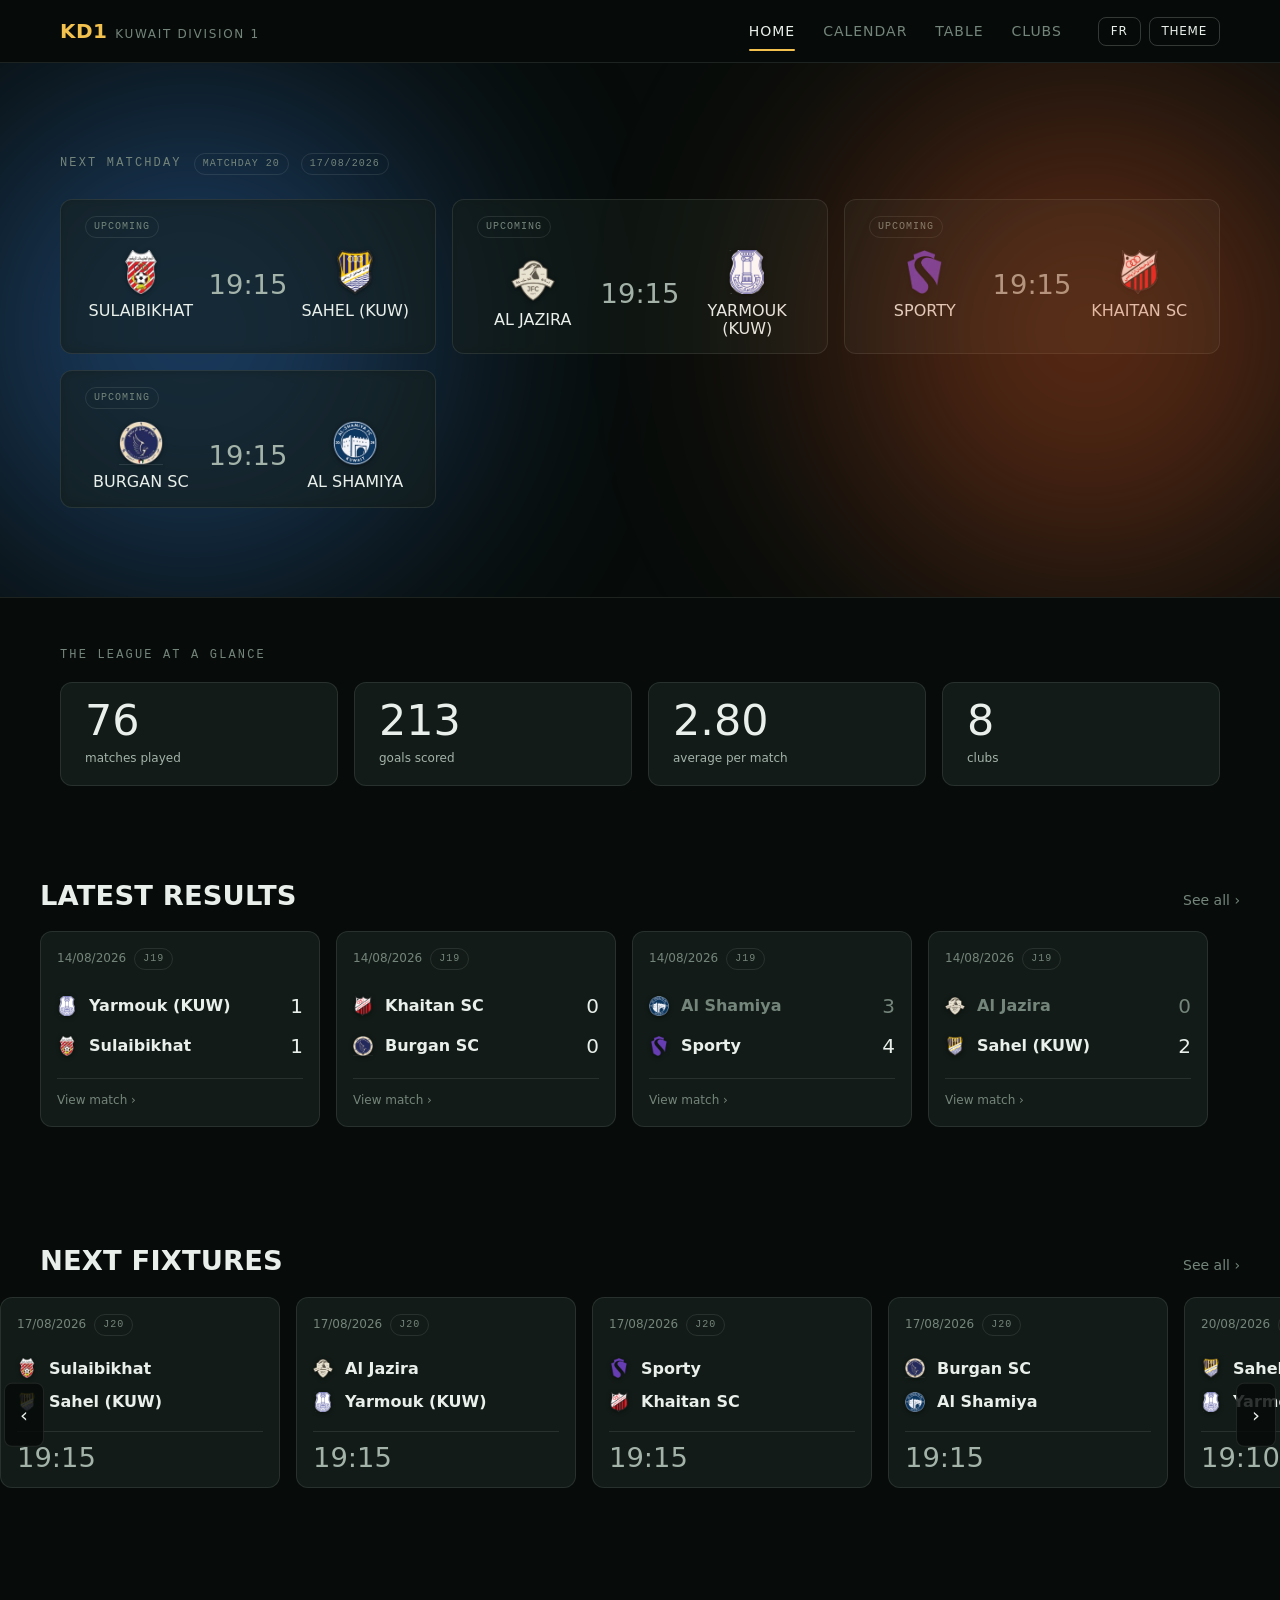
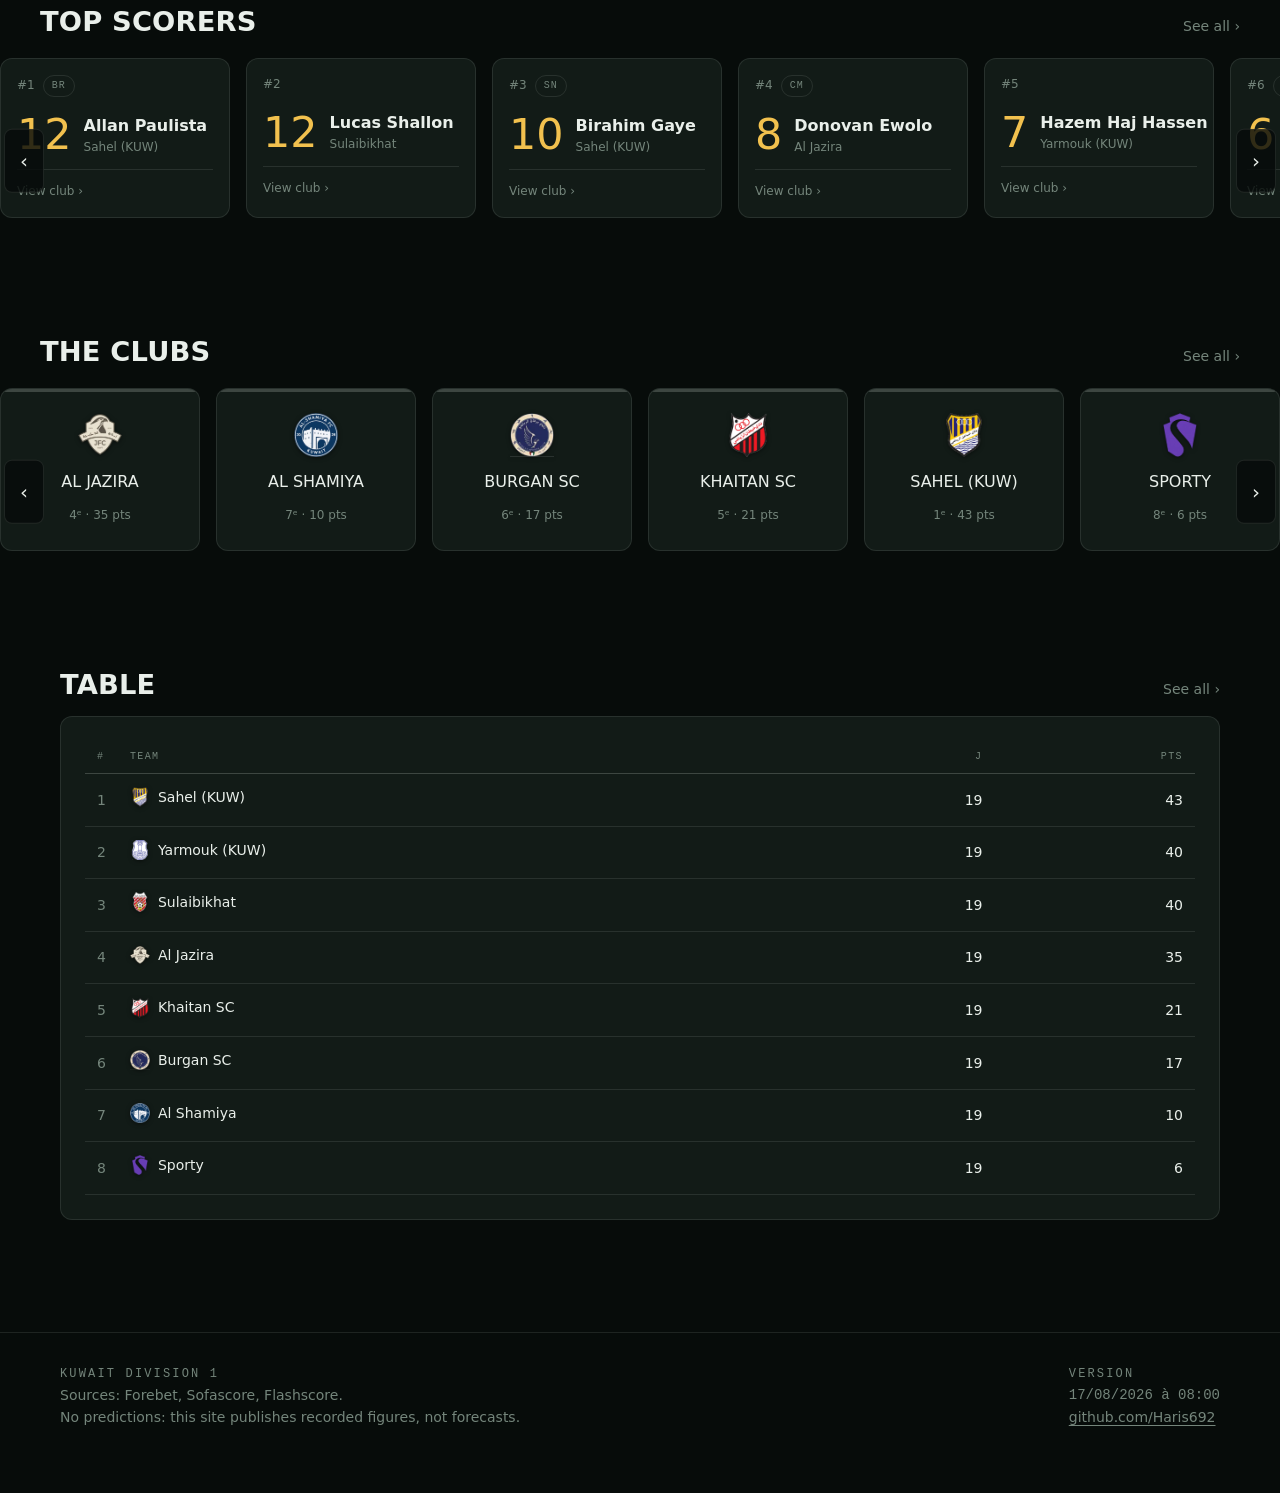
==== commit efeca123: "chore: rafraichissement quotidien du 17/08/2026 Collecte automatique de 8 h (daily.py). Fichiers tou" ====
--- a/index.html
+++ b/index.html
@@ -10,10 +10,10 @@
 <meta property="og:description" content="Résultats, chronologies, statistiques et classement de la Division 1 koweïtienne, saison 25/26.">
 <meta property="og:type" content="website">
 <link rel="icon" href="data:image/svg+xml,<svg xmlns='http://www.w3.org/2000/svg' viewBox='0 0 32 32'><text y='26' font-size='26'>&#9917;</text></svg>">
-<link rel="stylesheet" href="assets/e67fc811e1/css/tokens.css">
-<link rel="stylesheet" href="assets/e67fc811e1/css/base.css">
-<link rel="stylesheet" href="assets/e67fc811e1/css/components.css">
-<link rel="stylesheet" href="assets/e67fc811e1/css/pages.css">
+<link rel="stylesheet" href="assets/ab066d172b/css/tokens.css">
+<link rel="stylesheet" href="assets/ab066d172b/css/base.css">
+<link rel="stylesheet" href="assets/ab066d172b/css/components.css">
+<link rel="stylesheet" href="assets/ab066d172b/css/pages.css">
 <!-- Le thème est posé AVANT le premier rendu : lu depuis le script principal,
      la page clignoterait en sombre puis basculerait en clair. -->
 <script>
@@ -72,7 +72,7 @@
     });
   })();
 </script>
-<script type="module" src="assets/e67fc811e1/js/pages/home.js"></script>
+<script type="module" src="assets/ab066d172b/js/pages/home.js"></script>
 </head>
 <body>
 <main id="main"></main>
--- a/assets/ab066d172b/css/tokens.css
+++ b/assets/ab066d172b/css/tokens.css
@@ -0,0 +1,124 @@
+/* ============================================================================
+   JETONS — la seule source de vérité pour la couleur, la lettre et l'espace.
+   Aucune valeur brute ailleurs. Si une couleur n'est pas ici, elle n'existe pas.
+
+   DIRECTION : LE STADE À 19 H 25
+   Cette division ne joue qu'en soirée, sous les projecteurs. Le site est donc
+   sombre par défaut, et d'un noir qui tire sur le vert — celui d'une pelouse
+   éclairée de nuit — jamais d'un gris neutre. Un seul accent chaud, la couleur
+   du projecteur, tenu en réserve pour ce qui compte : un score, un direct.
+   ========================================================================= */
+
+:root {
+  color-scheme: dark;
+
+  /* --- surfaces : du plus profond au plus proche ------------------------ */
+  --ink-900: #070c0a;   /* le fond de page, la nuit derrière le stade */
+  --ink-800: #0c1310;   /* les sections */
+  --ink-700: #121b17;   /* les cartes */
+  --ink-600: #18231e;   /* ce qui se pose SUR une carte */
+  --ink-500: #1f2d27;   /* survol */
+
+  --line: rgba(233, 239, 234, 0.10);
+  --line-strong: rgba(233, 239, 234, 0.20);
+
+  /* --- encre : un blanc de projecteur, légèrement verdi --------------- */
+  --text: #e9efea;
+  --text-2: #a3b3aa;
+  --text-3: #74857b;
+
+  /* --- entités : paire validée dataviz, séparation CVD ΔE 26.8 ---------
+     Le domicile est TOUJOURS bleu, l'extérieur TOUJOURS orange. La couleur
+     suit l'équipe, jamais son rang ni son résultat. Ne pas y toucher. */
+  --home: #3987e5;
+  --away: #d95926;
+  --neutral-bar: #74857b;
+
+  /* --- signal ----------------------------------------------------------- */
+  --flood: #f2c14e;     /* le projecteur : score, direct, sélection */
+  --flood-ink: #1a1405; /* ce qu'on écrit SUR le projecteur */
+  --good: #3fbf6a;
+  --warn: #f2a33f;
+  --bad: #ff6b5e;
+  --live: #ff4438;
+
+  /* --- la pelouse -------------------------------------------------------
+     Le même vert de nuit que le fond, éclairci juste assez pour qu'un nom
+     blanc s'y lise. Elle reste SOUS les surfaces `--ink-` : un terrain plus
+     clair qu'une carte volerait la hiérarchie de la page à un élément qui
+     n'est qu'un support de lecture. Le dégradé va du fond du terrain (loin,
+     plus sombre) vers le but (près, plus clair) — c'est ainsi qu'un stade
+     est éclairé, et ça donne le sens de lecture sans une flèche. */
+  --pitch-far: #0e1a14;
+  --pitch-near: #16261d;
+  --pitch-line: rgba(233, 239, 234, 0.09);
+
+  /* --- lettre -----------------------------------------------------------
+     Bahnschrift est le DIN livré avec Windows : la lettre des panneaux de
+     signalisation et des tableaux de stade, disponible sans rien télécharger.
+     Le site doit rester servable depuis un dossier, sans CDN. */
+  --display: "Bahnschrift", "DIN Alternate", "Oswald", "Roboto Condensed",
+             "Segoe UI Variable Display", system-ui, sans-serif;
+  --body: system-ui, -apple-system, "Segoe UI", Roboto, sans-serif;
+  --mono: "Cascadia Mono", ui-monospace, Consolas, "SF Mono", monospace;
+
+  /* Échelle fluide : le même rapport du téléphone au grand écran. */
+  --t--1: 0.75rem;
+  --t-0: 0.875rem;
+  --t-1: 1rem;
+  --t-2: clamp(1.05rem, 0.98rem + 0.35vw, 1.25rem);
+  --t-3: clamp(1.3rem, 1.15rem + 0.7vw, 1.75rem);
+  --t-4: clamp(1.75rem, 1.4rem + 1.6vw, 2.75rem);
+  --t-5: clamp(2.4rem, 1.7rem + 3.2vw, 4.5rem);
+  --t-6: clamp(3rem, 1.8rem + 5.6vw, 7rem);
+
+  /* --- espace : une seule progression, pas d'exception ------------------ */
+  --s-1: 4px;   --s-2: 8px;   --s-3: 12px;  --s-4: 16px;
+  --s-5: 24px;  --s-6: 32px;  --s-7: 48px;  --s-8: 64px;  --s-9: 96px;
+
+  --r-1: 4px; --r-2: 8px; --r-3: 12px; --r-4: 20px; --r-full: 999px;
+
+  --page: 1240px;       /* la largeur de lecture */
+  --gutter: clamp(16px, 4vw, 40px);
+
+  /* --- mouvement --------------------------------------------------------
+     Une seule courbe pour tout le site : sortie franche, arrivée posée. */
+  --ease: cubic-bezier(0.2, 0.7, 0.2, 1);
+  --fast: 120ms;
+  --mid: 220ms;
+  --slow: 380ms;
+
+  --lift: 0 1px 2px rgba(0,0,0,.4), 0 8px 24px -12px rgba(0,0,0,.7);
+  --lift-2: 0 2px 4px rgba(0,0,0,.5), 0 20px 48px -20px rgba(0,0,0,.85);
+
+  --z-nav: 100;
+  --z-board: 90;
+  --z-pop: 200;
+}
+
+/* Le clair n'est pas une inversion mécanique : les surfaces se réordonnent
+   (la carte devient plus claire que le fond) et l'ambre s'assombrit pour tenir
+   le contraste sur blanc. */
+:root[data-theme="light"] {
+  color-scheme: light;
+  --ink-900: #eef1ef;
+  --ink-800: #f5f7f5;
+  --ink-700: #ffffff;
+  --ink-600: #f7f9f7;
+  --ink-500: #eef2ef;
+  --line: rgba(11, 15, 13, 0.12);
+  --line-strong: rgba(11, 15, 13, 0.24);
+  --text: #0b0f0d;
+  --text-2: #4c5a52;
+  --text-3: #7b8a81;
+  --home: #2a78d6;
+  --away: #eb6834;
+  --flood: #8a5a00;
+  --flood-ink: #ffffff;
+  --good: #0a8f36;
+  --warn: #9a6200;
+  --bad: #cc3a2e;
+  --live: #d32b1e;
+  --lift: 0 1px 2px rgba(11,15,13,.06), 0 8px 24px -16px rgba(11,15,13,.25);
+  --lift-2: 0 2px 6px rgba(11,15,13,.08), 0 24px 48px -24px rgba(11,15,13,.3);
+}
--- a/assets/ab066d172b/css/base.css
+++ b/assets/ab066d172b/css/base.css
@@ -0,0 +1,114 @@
+/* ============================================================================
+   BASE — remise à zéro, lettre, accessibilité de plancher.
+   Rien de spécifique à un composant ici.
+   ========================================================================= */
+
+*, *::before, *::after { box-sizing: border-box; }
+
+html { -webkit-text-size-adjust: 100%; scroll-behavior: smooth; }
+
+body {
+  margin: 0;
+  background: var(--ink-900);
+  color: var(--text);
+  font: var(--t-1)/1.6 var(--body);
+  /* Un chiffre qui change ne doit jamais déplacer ses voisins : tout le site
+     est en chiffres tabulaires, pas seulement les tableaux. */
+  font-variant-numeric: tabular-nums;
+  -webkit-font-smoothing: antialiased;
+  text-rendering: optimizeLegibility;
+  overflow-x: hidden;
+}
+
+h1, h2, h3, h4 {
+  margin: 0;
+  font-family: var(--display);
+  font-weight: 600;
+  line-height: 1.05;
+  letter-spacing: 0.005em;
+  text-transform: uppercase;
+}
+h1 { font-size: var(--t-5); }
+h2 { font-size: var(--t-3); }
+h3 { font-size: var(--t-2); }
+
+p { margin: 0; }
+
+a { color: inherit; text-decoration: none; }
+a:hover { color: var(--flood); }
+
+img { max-width: 100%; display: block; }
+
+button, input, select, textarea { font: inherit; color: inherit; }
+button { background: none; border: 0; padding: 0; cursor: pointer; }
+
+/* Le focus doit être visible partout, et de la même façon partout : c'est le
+   seul repère de quelqu'un qui navigue au clavier. Une seule règle globale
+   vaut mieux que trente règles par composant qui finissent par diverger. */
+:focus-visible {
+  outline: 2px solid var(--flood);
+  outline-offset: 2px;
+  border-radius: var(--r-1);
+}
+:focus:not(:focus-visible) { outline: none; }
+
+/* Le lien d'évitement : premier élément tabulable de chaque page. */
+.skip {
+  position: absolute; left: var(--s-4); top: -100px;
+  background: var(--flood); color: var(--flood-ink);
+  padding: var(--s-3) var(--s-4); border-radius: var(--r-2);
+  font-family: var(--display); text-transform: uppercase;
+  z-index: var(--z-pop); transition: top var(--fast) var(--ease);
+}
+.skip:focus { top: var(--s-4); color: var(--flood-ink); }
+
+/* Réservé aux lecteurs d'écran : jamais utilisé pour cacher du décor. */
+.sr {
+  position: absolute; width: 1px; height: 1px; padding: 0; margin: -1px;
+  overflow: hidden; clip: rect(0 0 0 0); white-space: nowrap; border: 0;
+}
+
+::selection { background: var(--flood); color: var(--flood-ink); }
+
+/* Les barres de défilement des rails : discrètes, mais présentes — une zone
+   qui défile doit le dire. */
+.scroller { scrollbar-width: thin; scrollbar-color: var(--line-strong) transparent; }
+.scroller::-webkit-scrollbar { height: 6px; }
+.scroller::-webkit-scrollbar-track { background: transparent; }
+.scroller::-webkit-scrollbar-thumb {
+  background: var(--line-strong); border-radius: var(--r-full);
+}
+
+/* --- mise en page ---------------------------------------------------- */
+.page { width: min(var(--page), 100%); margin-inline: auto; padding-inline: var(--gutter); }
+.section { padding-block: var(--s-7); }
+.stack > * + * { margin-top: var(--s-4); }
+
+/* --- utilitaires de texte --------------------------------------------- */
+.eyebrow {
+  font-family: var(--mono); font-size: var(--t--1);
+  letter-spacing: 0.18em; text-transform: uppercase; color: var(--text-3);
+}
+.lede { color: var(--text-2); font-size: var(--t-1); max-width: 62ch; }
+.muted { color: var(--text-3); }
+.num { font-family: var(--display); font-variant-numeric: tabular-nums; }
+.mono { font-family: var(--mono); }
+.truncate { overflow: hidden; text-overflow: ellipsis; white-space: nowrap; }
+
+/* --- mouvement --------------------------------------------------------
+   Une seule entrée de page, jamais d'animation sur les données elles-mêmes :
+   un chiffre qui apparaît en fondu se lit moins vite. */
+@keyframes rise { from { opacity: 0; transform: translateY(10px); } }
+main { animation: rise var(--slow) var(--ease) both; }
+
+@keyframes pulse { 50% { opacity: 0.3; } }
+
+@media (prefers-reduced-motion: reduce) {
+  html { scroll-behavior: auto; }
+  *, *::before, *::after {
+    animation-duration: 0.01ms !important;
+    animation-iteration-count: 1 !important;
+    transition-duration: 0.01ms !important;
+    scroll-behavior: auto !important;
+  }
+}
--- a/assets/ab066d172b/css/components.css
+++ b/assets/ab066d172b/css/components.css
@@ -0,0 +1,323 @@
+/* ============================================================================
+   COMPOSANTS — tout ce qui se répète d'une page à l'autre.
+   Un composant = une classe racine. Pas de style contextuel « ce bouton mais
+   dans cette page » : c'est ce qui fait diverger deux pages avec le temps.
+   ========================================================================= */
+
+/* ---------------------------------------------------------------- barre haute
+   Elle ne bouge jamais, sur les six pages, et elle dit toujours où on est.
+   C'est le seul repère stable quand on navigue de match en club en classement. */
+.nav {
+  position: sticky; top: 0; z-index: var(--z-nav);
+  background: color-mix(in srgb, var(--ink-900) 88%, transparent);
+  backdrop-filter: blur(14px) saturate(140%);
+  border-bottom: 1px solid var(--line);
+}
+.nav__in {
+  width: min(var(--page), 100%); margin-inline: auto;
+  padding: var(--s-3) var(--gutter);
+  display: flex; align-items: center; gap: var(--s-5);
+}
+.brand {
+  display: flex; align-items: baseline; gap: var(--s-2);
+  font-family: var(--display); text-transform: uppercase;
+  letter-spacing: 0.02em; font-size: var(--t-2); white-space: nowrap;
+}
+.brand b { color: var(--flood); font-weight: 600; }
+.brand span { font-size: var(--t--1); color: var(--text-3); letter-spacing: 0.14em; }
+
+.nav__links { display: flex; gap: var(--s-1); margin-inline-start: auto; }
+.nav__link {
+  font-family: var(--display); font-size: var(--t-0);
+  text-transform: uppercase; letter-spacing: 0.07em;
+  color: var(--text-3); padding: var(--s-2) var(--s-3);
+  border-radius: var(--r-2); position: relative;
+  transition: color var(--fast) var(--ease), background var(--fast) var(--ease);
+}
+.nav__link:hover { color: var(--text); background: var(--ink-700); }
+.nav__link[aria-current="page"] { color: var(--text); }
+.nav__link[aria-current="page"]::after {
+  content: ""; position: absolute; left: var(--s-3); right: var(--s-3);
+  bottom: -1px; height: 2px; background: var(--flood); border-radius: 2px;
+}
+.nav__tools { display: flex; gap: var(--s-2); align-items: center; }
+
+/* Sous 900 px les liens passent sous la marque et défilent latéralement :
+   un menu à tiroir cacherait la navigation d'un site qui n'a que six pages. */
+@media (max-width: 900px) {
+  .nav__in { flex-wrap: wrap; gap: var(--s-3); }
+  .nav__links {
+    order: 3; width: 100%; margin-inline-start: 0;
+    overflow-x: auto; padding-bottom: var(--s-1);
+  }
+  .nav__tools { margin-inline-start: auto; }
+}
+
+/* --------------------------------------------------------------- commandes */
+.btn {
+  display: inline-flex; align-items: center; gap: var(--s-2);
+  font-family: var(--display); font-size: var(--t-0);
+  text-transform: uppercase; letter-spacing: 0.06em;
+  padding: var(--s-2) var(--s-4); border-radius: var(--r-2);
+  border: 1px solid var(--line-strong); color: var(--text);
+  background: var(--ink-700);
+  transition: background var(--fast) var(--ease), border-color var(--fast) var(--ease),
+              transform var(--fast) var(--ease);
+}
+.btn:hover { background: var(--ink-500); border-color: var(--text-3); color: var(--text); }
+.btn:active { transform: translateY(1px); }
+.btn--primary {
+  background: var(--flood); color: var(--flood-ink); border-color: var(--flood);
+}
+.btn--primary:hover { background: var(--flood); color: var(--flood-ink); filter: brightness(1.08); }
+.btn--ghost { background: none; }
+.btn--sm { padding: var(--s-1) var(--s-3); font-size: var(--t--1); }
+.btn[aria-busy="true"] { opacity: 0.6; cursor: progress; }
+
+select.btn { padding-inline-end: var(--s-3); }
+
+/* ------------------------------------------------------------------- carte */
+.card {
+  background: var(--ink-700); border: 1px solid var(--line);
+  border-radius: var(--r-3); padding: var(--s-5);
+}
+.card__head {
+  display: flex; align-items: baseline; gap: var(--s-3);
+  flex-wrap: wrap; margin-bottom: var(--s-4);
+}
+.card__head h2, .card__head h3 { font-size: var(--t-2); }
+
+/* La note de méthode : chaque bloc dit ce qu'il sait, d'où ça vient et ce qui
+   manque — mais seulement quand on le demande. Déplié partout, ce serait plus
+   de commentaire que de données. */
+.note { margin-top: var(--s-3); }
+.note > summary {
+  display: inline-flex; align-items: center; gap: var(--s-2);
+  font-size: var(--t--1); color: var(--text-3); cursor: pointer;
+  list-style: none; width: max-content;
+}
+.note > summary::-webkit-details-marker { display: none; }
+.note > summary::before {
+  content: "?"; font-family: var(--mono); font-size: 10px; line-height: 1;
+  width: 15px; height: 15px; border: 1px solid var(--line-strong);
+  border-radius: var(--r-full); display: grid; place-items: center;
+}
+.note > summary:hover { color: var(--text-2); }
+.note p { margin-top: var(--s-2); font-size: var(--t-0); color: var(--text-2); max-width: 66ch; }
+
+/* ------------------------------------------------------------------ écusson */
+.crest {
+  width: 28px; height: 28px; object-fit: contain; flex: none;
+  filter: drop-shadow(0 1px 2px rgba(0,0,0,.5));
+}
+.crest--lg { width: 44px; height: 44px; }
+.crest--xl { width: clamp(56px, 9vw, 96px); height: clamp(56px, 9vw, 96px); }
+.crest--sm { width: 20px; height: 20px; }
+/* Un club sans écusson récupéré garde sa place : une pastille à ses initiales
+   plutôt qu'un trou dans l'alignement. */
+.crest--none {
+  display: grid; place-items: center; border-radius: var(--r-full);
+  background: var(--ink-600); color: var(--text-3);
+  font-family: var(--display); font-size: var(--t--1);
+}
+
+.team-chip { display: inline-flex; align-items: center; gap: var(--s-2); min-width: 0; }
+.team-chip__name { font-weight: 600; }
+
+/* ------------------------------------------------------------------ pastille */
+.badge {
+  display: inline-flex; align-items: center; gap: var(--s-1);
+  font-family: var(--mono); font-size: 10px; letter-spacing: 0.1em;
+  text-transform: uppercase; color: var(--text-3);
+  border: 1px solid var(--line); border-radius: var(--r-full);
+  padding: 2px var(--s-2); white-space: nowrap;
+}
+.badge--flood { color: var(--flood); border-color: var(--flood); }
+/* Donnée venue du club lui-même, pas d'une source collectée. Discret : c'est
+   une mention d'origine, pas une distinction. */
+.badge--club { color: var(--text-2); border-color: var(--line); }
+.badge--live { color: var(--live); border-color: var(--live); }
+.badge--live::before {
+  content: ""; width: 6px; height: 6px; border-radius: 50%;
+  background: var(--live); animation: pulse 1.6s ease-in-out infinite;
+}
+.badge--solid { background: var(--ink-600); border-color: transparent; color: var(--text-2); }
+
+/* Le marqueur « en cours » : il se pose au-dessus de l'heure, clignote en
+   rouge, et ne ressemble à aucune autre pastille du site — c'est le seul
+   élément qui change tout seul, il a le droit d'attirer l'œil.
+   Le clignotement s'arrête si la personne a demandé moins d'animations : c'est
+   le rouge qui porte l'information, le battement n'est qu'un renfort. */
+.live-mark {
+  display: inline-flex; align-items: center; gap: 5px;
+  font-family: var(--mono); font-size: var(--t--1);
+  letter-spacing: 0.16em; text-transform: uppercase;
+  color: var(--live); animation: blink 1.3s ease-in-out infinite;
+  cursor: help;
+}
+.live-mark__dot {
+  width: 7px; height: 7px; border-radius: 50%; background: var(--live);
+  box-shadow: 0 0 0 3px color-mix(in srgb, var(--live) 22%, transparent);
+}
+@keyframes blink { 50% { opacity: 0.28; } }
+
+/* Le marqueur se pose au-dessus de l'heure et reste centré sur elle. Sans
+   marqueur, l'empilement ne laisse aucune place vide : l'heure d'une rencontre
+   à venir garde exactement la hauteur du score de sa voisine. */
+.kick-stack {
+  display: inline-flex; flex-direction: column; align-items: center;
+  gap: 2px; line-height: 1;
+}
+
+.dot { width: 9px; height: 9px; border-radius: 50%; flex: none; display: inline-block; }
+.dot--home { background: var(--home); }
+.dot--away { background: var(--away); }
+
+/* ------------------------------------------------------------- rail (Netflix)
+   Une rangée qui défile latéralement, avec accroche. C'est le seul emprunt
+   assumé aux plateformes vidéo, et il tient parce qu'on a de quoi la remplir :
+   84 rencontres, 8 clubs, 50 buteurs. Un rail de trois cartes serait ridicule —
+   les composants qui n'ont pas assez de contenu passent en grille. */
+.rail { position: relative; }
+.rail__head {
+  display: flex; align-items: baseline; gap: var(--s-3);
+  margin-bottom: var(--s-4); padding-inline: var(--gutter);
+}
+.rail__head h2 { font-size: var(--t-3); }
+.rail__more { margin-inline-start: auto; font-size: var(--t-0); color: var(--text-3); }
+.rail__more:hover { color: var(--flood); }
+.rail__track {
+  display: flex; gap: var(--s-4); overflow-x: auto; overscroll-behavior-x: contain;
+  scroll-snap-type: x proximity; padding: var(--s-1) var(--gutter) var(--s-5);
+}
+.rail__track > * { scroll-snap-align: start; flex: none; }
+/* Les flèches ne remplacent pas le défilement, elles le rendent visible à la
+   souris. Cachées au clavier et au tactile, qui ont déjà mieux. */
+.rail__arrow {
+  position: absolute; top: 50%; translate: 0 -30%;
+  width: 40px; height: 64px; display: none; place-items: center;
+  background: color-mix(in srgb, var(--ink-900) 82%, transparent);
+  border: 1px solid var(--line); border-radius: var(--r-2);
+  color: var(--text); font-size: var(--t-2); z-index: 2;
+  transition: background var(--fast) var(--ease);
+}
+.rail__arrow:hover { background: var(--ink-600); }
+.rail__arrow[hidden] { display: none; }
+.rail__arrow--prev { left: 4px; }
+.rail__arrow--next { right: 4px; }
+@media (hover: hover) and (min-width: 900px) { .rail__arrow { display: grid; } }
+
+/* --------------------------------------------------------- carte rencontre */
+.fixture {
+  width: 280px; background: var(--ink-700); border: 1px solid var(--line);
+  border-radius: var(--r-3); padding: var(--s-4); display: block;
+  transition: transform var(--mid) var(--ease), border-color var(--mid) var(--ease),
+              box-shadow var(--mid) var(--ease), background var(--mid) var(--ease);
+}
+.fixture:hover, .fixture:focus-visible {
+  transform: translateY(-3px); border-color: var(--line-strong);
+  box-shadow: var(--lift-2); background: var(--ink-600); color: var(--text);
+}
+.fixture__top {
+  display: flex; align-items: center; gap: var(--s-2);
+  margin-bottom: var(--s-4); font-size: var(--t--1); color: var(--text-3);
+}
+.fixture__side {
+  display: flex; align-items: center; gap: var(--s-3); padding-block: var(--s-1);
+}
+.fixture__side .name { flex: 1; min-width: 0; font-weight: 600; }
+.fixture__side .score {
+  font-family: var(--display); font-size: var(--t-2); min-width: 1.4ch; text-align: right;
+}
+/* Le perdant s'efface d'un cran : on lit le résultat sans lire les chiffres. */
+.fixture__side--lost { color: var(--text-3); }
+.fixture__side--lost .score { color: var(--text-3); }
+.fixture__foot {
+  margin-top: var(--s-3); padding-top: var(--s-3); border-top: 1px solid var(--line);
+  font-size: var(--t--1); color: var(--text-3);
+  display: flex; align-items: center; gap: var(--s-2);
+}
+.fixture__kick { font-family: var(--display); font-size: var(--t-3); color: var(--text-2); }
+
+/* ------------------------------------------------------------- carte club */
+.club {
+  width: 200px; border-radius: var(--r-3); border: 1px solid var(--line);
+  background: var(--ink-700); padding: var(--s-5) var(--s-4);
+  display: grid; justify-items: center; gap: var(--s-3); text-align: center;
+  transition: transform var(--mid) var(--ease), box-shadow var(--mid) var(--ease),
+              border-color var(--mid) var(--ease);
+  position: relative; overflow: hidden;
+}
+/* La couleur du club ne teinte que ce voile, jamais un graphique : deux clubs
+   peuvent partager une teinte, et une couleur de club peut être blanche. */
+.club::before {
+  content: ""; position: absolute; inset: 0 0 auto; height: 3px;
+  background: var(--club, var(--line-strong));
+}
+.club:hover, .club:focus-visible {
+  transform: translateY(-4px); box-shadow: var(--lift-2);
+  border-color: var(--line-strong); color: var(--text);
+}
+.club__name { font-family: var(--display); font-size: var(--t-1); text-transform: uppercase; }
+.club__meta { font-size: var(--t--1); color: var(--text-3); }
+
+/* ------------------------------------------------------------------ tableau */
+.table { width: 100%; border-collapse: collapse; font-size: var(--t-0); }
+.table th {
+  text-align: left; font-family: var(--mono); font-size: 10px;
+  letter-spacing: 0.14em; text-transform: uppercase; color: var(--text-3);
+  font-weight: 400; padding: var(--s-2) var(--s-3); border-bottom: 1px solid var(--line-strong);
+}
+.table td { padding: var(--s-3); border-bottom: 1px solid var(--line); }
+.table tbody tr { transition: background var(--fast) var(--ease); }
+.table tbody tr:hover { background: var(--ink-600); }
+.table .n { text-align: right; font-variant-numeric: tabular-nums; }
+.table .rank { color: var(--text-3); width: 2.5ch; text-align: right; font-family: var(--display); }
+.table__wrap { overflow-x: auto; }
+
+/* Les places qui comptent, marquées à gauche plutôt que par une couleur de
+   fond : le classement reste lisible en noir et blanc. */
+.table tr[data-zone="up"] td:first-child { box-shadow: inset 3px 0 0 var(--good); }
+.table tr[data-zone="down"] td:first-child { box-shadow: inset 3px 0 0 var(--bad); }
+.table tr[data-highlight] td { background: color-mix(in srgb, var(--flood) 10%, transparent); }
+
+/* ------------------------------------------------------------- barre comparée */
+.h2h { display: grid; grid-template-columns: 4.5ch 1fr minmax(9ch, auto) 1fr 4.5ch; gap: var(--s-2) var(--s-3); align-items: center; }
+.h2h__label { text-align: center; font-size: var(--t--1); color: var(--text-2); }
+.h2h__bar { height: 8px; border-radius: var(--r-full); background: var(--ink-600); overflow: hidden; display: flex; }
+.h2h__bar--home { justify-content: flex-end; }
+.h2h__fill { height: 100%; border-radius: var(--r-full); }
+.h2h__fill--home { background: var(--home); }
+.h2h__fill--away { background: var(--away); }
+.h2h__v { font-family: var(--display); font-size: var(--t-0); }
+.h2h__v--l { text-align: right; }
+.h2h__group {
+  grid-column: 1 / -1; margin-top: var(--s-4); font-family: var(--mono);
+  font-size: 10px; letter-spacing: 0.14em; text-transform: uppercase; color: var(--text-3);
+}
+
+/* -------------------------------------------------------------- états vides */
+.empty {
+  display: grid; gap: var(--s-3); justify-items: start;
+  padding: var(--s-6); border: 1px dashed var(--line-strong);
+  border-radius: var(--r-3); color: var(--text-2);
+}
+.empty h3 { font-size: var(--t-2); color: var(--text); }
+
+/* Le squelette : ce qui s'affiche pendant que les données arrivent. Il a la
+   FORME du contenu attendu, pas une roue qui tourne — la page ne doit pas
+   sauter quand les vraies valeurs se posent. */
+.skel {
+  background: linear-gradient(90deg, var(--ink-700), var(--ink-600), var(--ink-700));
+  background-size: 200% 100%; border-radius: var(--r-2);
+  animation: shimmer 1.4s linear infinite;
+}
+@keyframes shimmer { to { background-position: -200% 0; } }
+
+/* -------------------------------------------------------------------- pied */
+.foot {
+  border-top: 1px solid var(--line); margin-top: var(--s-8);
+  padding-block: var(--s-6) var(--s-8); color: var(--text-3); font-size: var(--t-0);
+}
+.foot__grid { display: flex; flex-wrap: wrap; gap: var(--s-5); justify-content: space-between; }
+.foot a { text-decoration: underline; text-underline-offset: 3px; }
--- a/assets/ab066d172b/css/pages.css
+++ b/assets/ab066d172b/css/pages.css
@@ -0,0 +1,342 @@
+/* ============================================================================
+   PAGES — ce qui n'existe qu'à un endroit. Tout ce qui se répète est dans
+   components.css ; si un bloc d'ici commence à servir deux fois, il déménage.
+   ========================================================================= */
+
+/* ------------------------------------------------------------------ la une
+   L'ouverture du site. Ce que voit un club koweïtien à la première seconde :
+   une rencontre, en grand, avec son score. Pas un tableau de bord. */
+.hero {
+  position: relative; overflow: hidden;
+  border-bottom: 1px solid var(--line);
+  padding-block: clamp(var(--s-6), 7vw, var(--s-9));
+}
+/* Deux halos aux couleurs des deux camps, très dilués : l'ambiance d'un stade
+   éclairé, sans jamais teinter un chiffre. */
+.hero::before, .hero::after {
+  content: ""; position: absolute; inset-block: -40%; width: 60%;
+  filter: blur(90px); opacity: 0.5; pointer-events: none;
+}
+.hero::before { left: -15%; background: radial-gradient(circle, var(--home), transparent 62%); }
+.hero::after { right: -15%; background: radial-gradient(circle, var(--away), transparent 62%); }
+/* Sur fond clair, la même opacité vire au pastel et affaiblit le texte :
+   les halos se retirent nettement. */
+:root[data-theme="light"] .hero::before,
+:root[data-theme="light"] .hero::after { opacity: 0.22; }
+:root[data-theme="light"] .club-hero::before { opacity: 0.2; }
+.hero__in { position: relative; }
+.hero__meta { display: flex; flex-wrap: wrap; gap: var(--s-3); align-items: center; margin-bottom: var(--s-5); }
+.hero__grid {
+  display: grid; grid-template-columns: 1fr auto 1fr;
+  align-items: center; gap: clamp(var(--s-3), 3vw, var(--s-7));
+}
+.hero__team { display: grid; justify-items: center; gap: var(--s-3); text-align: center; min-width: 0; }
+.hero__name {
+  font-family: var(--display); font-size: var(--t-4); text-transform: uppercase;
+  line-height: 1; overflow-wrap: anywhere;
+}
+.hero__rank { font-size: var(--t--1); color: var(--text-2); }
+.hero__score {
+  font-family: var(--display); font-size: var(--t-6); line-height: 0.9;
+  color: var(--flood); white-space: nowrap; letter-spacing: 0.01em;
+}
+.hero__score .sep { color: var(--text-3); margin-inline: 0.12em; }
+.hero__kick { font-family: var(--display); font-size: var(--t-4); color: var(--text-2); }
+.hero__cta { margin-top: var(--s-6); display: flex; flex-wrap: wrap; gap: var(--s-3); }
+.hero__line {
+  margin-top: var(--s-5); display: flex; flex-wrap: wrap; gap: var(--s-2) var(--s-4);
+  font-size: var(--t-0); color: var(--text-2);
+}
+.hero__line b { color: var(--text); font-weight: 600; }
+@media (max-width: 700px) {
+  .hero__name { font-size: var(--t-2); }
+  .hero__grid { gap: var(--s-2); }
+}
+
+/* Plusieurs rencontres à la une — le cas normal : une journée de cette division
+   se joue en deux à quatre matchs le même soir. Chacune garde un panneau
+   entier, cliquable d'un bout à l'autre. Aucune n'est reléguée derrière une
+   autre : elles ont toutes eu lieu ce soir-là. */
+.hero__matches {
+  display: grid; gap: var(--s-4);
+  grid-template-columns: repeat(auto-fit, minmax(320px, 1fr));
+}
+.hmatch {
+  display: block; padding: var(--s-4) var(--s-5);
+  background: color-mix(in srgb, var(--ink-700) 72%, transparent);
+  backdrop-filter: blur(6px);
+  border: 1px solid var(--line); border-radius: var(--r-3);
+  transition: transform var(--mid) var(--ease), border-color var(--mid) var(--ease),
+              box-shadow var(--mid) var(--ease);
+}
+a.hmatch:hover, a.hmatch:focus-visible {
+  transform: translateY(-3px); border-color: var(--line-strong);
+  box-shadow: var(--lift-2); color: var(--text);
+}
+.hmatch__top {
+  display: flex; align-items: center; gap: var(--s-2);
+  font-size: var(--t--1); color: var(--text-3); margin-bottom: var(--s-3);
+}
+.hmatch__grid {
+  display: grid; grid-template-columns: 1fr auto 1fr;
+  align-items: center; gap: var(--s-3);
+}
+.hmatch__side { display: grid; justify-items: center; gap: var(--s-2); min-width: 0; text-align: center; }
+.hmatch__name {
+  font-family: var(--display); font-size: var(--t-1); text-transform: uppercase;
+  line-height: 1.1; overflow-wrap: anywhere;
+}
+.hmatch__score { font-family: var(--display); font-size: var(--t-4); color: var(--flood); white-space: nowrap; }
+.hmatch__score .sep { color: var(--text-3); margin-inline: 0.1em; }
+.hmatch__kick { font-family: var(--display); font-size: var(--t-3); color: var(--text-2); }
+.hmatch__line {
+  margin-top: var(--s-3); padding-top: var(--s-3); border-top: 1px solid var(--line);
+  display: flex; flex-wrap: wrap; gap: var(--s-1) var(--s-3);
+  font-size: var(--t--1); color: var(--text-2);
+}
+.hmatch__line b { color: var(--text); font-weight: 600; }
+
+/* ------------------------------------------------------------------ chiffres */
+.stats-strip {
+  display: grid; grid-template-columns: repeat(auto-fit, minmax(150px, 1fr));
+  gap: var(--s-4);
+}
+.stat {
+  background: var(--ink-700); border: 1px solid var(--line);
+  border-radius: var(--r-3); padding: var(--s-4) var(--s-5);
+}
+.stat__v { font-size: var(--t-4); line-height: 1; }
+.stat__l { font-size: var(--t--1); color: var(--text-2); margin-top: var(--s-2); }
+.stat__n { font-size: var(--t--1); color: var(--text-3); }
+
+.grid-cards {
+  display: grid; gap: var(--s-4);
+  grid-template-columns: repeat(auto-fill, minmax(200px, 1fr));
+}
+.grid-cards > * { width: auto; }
+
+.scorer { display: flex; align-items: center; gap: var(--s-3); }
+.scorer__g { font-size: var(--t-4); line-height: 1; color: var(--flood); }
+.scorer__n { font-weight: 600; }
+
+/* ----------------------------------------------------------- page rencontre */
+.board {
+  position: sticky; top: 57px; z-index: var(--z-board);
+  background: var(--ink-900); border-bottom: 1px solid var(--line);
+  box-shadow: 0 10px 20px -18px rgba(0,0,0,.9);
+}
+.board__in { padding-block: var(--s-3); }
+.board__line { display: grid; grid-template-columns: 1fr auto 1fr; align-items: center; gap: var(--s-4); }
+.board__team { display: flex; align-items: center; gap: var(--s-3); min-width: 0; }
+.board__team--away { flex-direction: row-reverse; text-align: right; }
+.board__name { font-family: var(--display); font-size: var(--t-2); text-transform: uppercase; }
+.board__score { font-family: var(--display); font-size: var(--t-4); color: var(--flood); white-space: nowrap; }
+.board__score .sep { color: var(--text-3); margin-inline: 0.1em; }
+.board__meta { margin-top: var(--s-2); display: flex; flex-wrap: wrap; gap: var(--s-2) var(--s-4); font-size: var(--t--1); color: var(--text-3); }
+@media (max-width: 640px) { .board { top: 106px; } .board__name { font-size: var(--t-0); } }
+
+.tabs { display: flex; gap: var(--s-1); border-bottom: 1px solid var(--line); overflow-x: auto; }
+.tab {
+  font-family: var(--display); font-size: var(--t-0); text-transform: uppercase;
+  letter-spacing: 0.06em; color: var(--text-3); white-space: nowrap;
+  padding: var(--s-3) var(--s-4); border-bottom: 2px solid transparent;
+  transition: color var(--fast) var(--ease);
+}
+.tab:hover { color: var(--text-2); }
+.tab[aria-selected="true"] { color: var(--text); border-bottom-color: var(--flood); }
+
+/* --- le fil du match : la signature du projet -------------------------
+   Personne d'autre ne publie les buteurs de cette division. Depuis qu'ils sont
+   nommés ET minutés, le match tient sur une ligne de temps. C'est le seul
+   endroit du site où l'on dépense de l'emphase. */
+.tl__track {
+  position: relative; height: 104px; border-radius: var(--r-2);
+  background: linear-gradient(180deg, transparent 0 8%,
+    color-mix(in srgb, var(--ink-600) 80%, transparent) 8% 92%, transparent 92%);
+}
+.tl__track::after {
+  content: ""; position: absolute; inset-inline: 0; top: 50%;
+  border-top: 1px solid var(--line-strong);
+}
+.tl__q { position: absolute; top: 14%; bottom: 14%; width: 1px; background: var(--line); }
+.tl__half { position: absolute; top: 4%; bottom: 4%; width: 1px; background: var(--line-strong); }
+.tl__mk {
+  position: absolute; translate: -50% 0; display: flex; flex-direction: column;
+  align-items: center; gap: var(--s-1);
+}
+.tl__mk--home { top: 10px; }
+.tl__mk--away { bottom: 10px; flex-direction: column-reverse; }
+.tl__pip { width: 13px; height: 13px; border-radius: 50%; box-shadow: 0 0 0 3px var(--ink-700); }
+.tl__mk--home .tl__pip { background: var(--home); }
+.tl__mk--away .tl__pip { background: var(--away); }
+.tl__mk--card .tl__pip { width: 8px; height: 11px; border-radius: 2px; background: var(--flood); opacity: .75; }
+.tl__mk--red .tl__pip { background: var(--bad); opacity: 1; }
+.tl__stamp { font-family: var(--mono); font-size: 11px; color: var(--text-2); white-space: nowrap; }
+.tl__stamp .at { color: var(--flood); }
+.tl__scale { display: flex; justify-content: space-between; font-family: var(--mono); font-size: 10px; color: var(--text-3); margin-top: var(--s-2); }
+.tl__who { margin-top: var(--s-4); display: flex; flex-wrap: wrap; gap: var(--s-2) var(--s-5); font-size: var(--t-0); color: var(--text-2); }
+.tl__who b { color: var(--text); }
+.tl__who .dot { margin-inline-end: var(--s-2); }
+
+/* --- homme du match --- */
+.motm { display: grid; gap: var(--s-4); }
+.motm__row { display: flex; gap: var(--s-3); align-items: baseline; }
+.motm__head { display: flex; flex-wrap: wrap; align-items: baseline; gap: var(--s-2); }
+.motm__why { font-size: var(--t-0); color: var(--text-2); max-width: 62ch; }
+
+/* --- possession --- */
+.poss { display: flex; height: 10px; border-radius: var(--r-full); overflow: hidden; }
+.poss span:first-child { background: var(--home); }
+.poss span:last-child { background: var(--away); }
+.poss__row { display: flex; justify-content: space-between; font-size: var(--t-0); margin-bottom: var(--s-2); }
+
+/* ----------------------------------------------------------------- page club */
+.club-hero { position: relative; overflow: hidden; border-bottom: 1px solid var(--line); padding-block: var(--s-7); }
+.club-hero::before {
+  content: ""; position: absolute; inset-block: -60%; left: -10%; width: 55%;
+  background: radial-gradient(circle, var(--club, var(--home)), transparent 62%);
+  filter: blur(100px); opacity: .45; pointer-events: none;
+}
+.club-hero__in { position: relative; display: flex; flex-wrap: wrap; gap: var(--s-5); align-items: center; }
+.club-hero__title h1 { font-size: var(--t-4); }
+
+.squad { display: grid; gap: var(--s-5); grid-template-columns: repeat(auto-fit, minmax(240px, 1fr)); }
+.squad__grp { font-family: var(--mono); font-size: 10px; letter-spacing: .14em; text-transform: uppercase; color: var(--text-3); margin-bottom: var(--s-2); }
+.player { display: flex; align-items: center; gap: var(--s-3); padding: var(--s-2) 0; border-bottom: 1px solid var(--line); }
+.player__no { font-family: var(--display); color: var(--text-3); width: 2.5ch; text-align: right; }
+.player__n { flex: 1; min-width: 0; }
+.player__g { font-family: var(--display); color: var(--flood); }
+
+/* ---------------------------------------------------------------- terrain */
+/* La pelouse est un dégradé, pas une image : le site reste autonome, et la
+   couleur vient des jetons — c'est le même vert de nuit que le fond de page,
+   éclairci juste assez pour lire dessus. Les lignes blanches sont dessinées
+   en `background-image`, aucune n'est un élément : un rond central en DOM
+   serait un nœud de plus à ne jamais styler. */
+.pitch__field {
+  display: flex; flex-direction: column; justify-content: space-between;
+  gap: var(--s-3); padding: var(--s-4) var(--s-2);
+  min-height: 340px; border-radius: var(--r-2);
+  border: 1px solid var(--line);
+  background:
+    /* le rond central */
+    radial-gradient(circle at 50% 50%, transparent 46px,
+                    var(--pitch-line) 46px 47px, transparent 47px),
+    /* la ligne médiane */
+    linear-gradient(var(--pitch-line), var(--pitch-line)) 50% 50% / 100% 1px no-repeat,
+    /* la pelouse */
+    linear-gradient(180deg, var(--pitch-far), var(--pitch-near));
+}
+.pitch__line {
+  display: flex; justify-content: space-evenly; align-items: flex-start;
+  gap: var(--s-2); flex-wrap: wrap;
+}
+.pitch__p {
+  display: flex; flex-direction: column; align-items: center; gap: 2px;
+  min-width: 0; max-width: 5.5rem; text-align: center; color: var(--text);
+}
+.pitch__p--flat { cursor: default; }
+.pitch__no {
+  font-family: var(--display); font-size: var(--t--1);
+  width: 1.9rem; height: 1.9rem; border-radius: 50%;
+  display: grid; place-items: center;
+  background: var(--ink-800); border: 1px solid var(--line-strong);
+}
+.pitch__name {
+  font-size: 10px; line-height: 1.2; max-width: 100%;
+  overflow: hidden; text-overflow: ellipsis; white-space: nowrap;
+}
+.pitch__c {
+  font-family: var(--mono); font-size: 8px; line-height: 1;
+  padding: 2px 3px; border-radius: 2px;
+  background: var(--flood); color: var(--flood-ink);
+}
+/* Les joueurs sans poste, sous le terrain et non dessus. La bordure en
+   pointillés dit « on ne sait pas où les mettre » sans avoir à l'écrire. */
+.pitch__off {
+  margin-top: var(--s-3); padding: var(--s-3);
+  border: 1px dashed var(--line-strong); border-radius: var(--r-2);
+}
+.pitch__off-label {
+  font-family: var(--mono); font-size: 10px; letter-spacing: .12em;
+  text-transform: uppercase; color: var(--text-3); margin-bottom: var(--s-3);
+}
+
+/* Feuille de match. Un joueur que la source ne connaît pas n'a pas de fiche :
+   il garde exactement la même ligne, sans l'affordance du lien — rien ne doit
+   suggérer qu'il y a quelque chose à cliquer. */
+.player--flat { color: inherit; cursor: default; }
+.sheet__mark {
+  font-family: var(--mono); font-size: 9px; line-height: 1;
+  padding: 3px 4px; border: 1px solid var(--line); border-radius: 3px;
+  color: var(--text-3);
+}
+
+/* --------------------------------------------------------------- calendrier */
+.day { margin-top: var(--s-6); }
+.day__h {
+  display: flex; align-items: baseline; gap: var(--s-3);
+  font-family: var(--display); text-transform: uppercase; font-size: var(--t-1);
+  padding-bottom: var(--s-2); border-bottom: 1px solid var(--line);
+}
+.row-fx {
+  display: grid; grid-template-columns: 5.5ch 1fr auto; gap: var(--s-3);
+  align-items: center; padding: var(--s-3) var(--s-2); border-bottom: 1px solid var(--line);
+  transition: background var(--fast) var(--ease);
+}
+.row-fx:hover { background: var(--ink-700); color: var(--text); }
+.row-fx__t { font-family: var(--mono); font-size: var(--t--1); color: var(--text-3); }
+.row-fx__m { display: flex; align-items: center; gap: var(--s-3); flex-wrap: wrap; min-width: 0; }
+.row-fx__s { font-family: var(--display); font-size: var(--t-1); }
+.filters { display: flex; flex-wrap: wrap; gap: var(--s-2); margin-bottom: var(--s-5); }
+
+/* ------------------------------------------------------------ page joueur
+   ⚠️ Pas de radar à cinq axes ici, et ce n'est pas un oubli : aucune source ne
+   publie de note, de minutes, de passes ni de tacles sur cette division. Un
+   radar bâti sur les seuls buts serait une décoration qui ment. Ce que la page
+   montre est vrai, et une partie — le profil de buteur — est calculée par nous
+   depuis les chronologies. */
+.photo {
+  width: 44px; height: 44px; border-radius: var(--r-full); flex: none;
+  object-fit: cover; background: var(--ink-600);
+}
+.photo--lg { width: 64px; height: 64px; }
+.photo--xl { width: clamp(84px, 12vw, 128px); height: clamp(84px, 12vw, 128px); }
+.photo--sm { width: 30px; height: 30px; }
+.photo--none {
+  display: grid; place-items: center; font-family: var(--display);
+  color: var(--text-3); font-size: var(--t-0); letter-spacing: .02em;
+}
+.photo--xl.photo--none { font-size: var(--t-3); }
+
+.player__ar { font-size: var(--t-2); color: var(--text-2); margin-top: var(--s-1); }
+
+/* Un joueur d'un effectif est un lien : il mène à sa fiche. */
+a.player { transition: background var(--fast) var(--ease); border-radius: var(--r-1); }
+a.player:hover { background: var(--ink-600); color: var(--text); }
+
+/* Quand il marque : six tranches de quinze minutes. Un histogramme, pas un
+   radar — c'est une distribution, et une distribution se lit en barres. */
+.mins { display: flex; align-items: flex-end; gap: var(--s-3); height: 160px; }
+.mins__col { flex: 1; display: flex; flex-direction: column; justify-content: flex-end;
+             height: 100%; text-align: center; }
+.mins__bar {
+  background: linear-gradient(180deg, var(--flood),
+              color-mix(in srgb, var(--flood) 45%, transparent));
+  border-radius: var(--r-1) var(--r-1) 0 0; min-height: 2px; position: relative;
+}
+.mins__n {
+  position: absolute; inset-inline: 0; top: -18px;
+  font-family: var(--display); font-size: var(--t-0); color: var(--text);
+}
+.mins__l { font-family: var(--mono); font-size: 10px; color: var(--text-3);
+           margin-top: var(--s-2); }
+
+.rivals { display: grid; gap: var(--s-1); }
+.rivals__row {
+  display: flex; align-items: center; gap: var(--s-3);
+  padding: var(--s-2); border-radius: var(--r-2);
+  transition: background var(--fast) var(--ease);
+}
+.rivals__row:hover { background: var(--ink-600); color: var(--text); }
+.rivals__row b { margin-inline-start: auto; color: var(--flood); }
